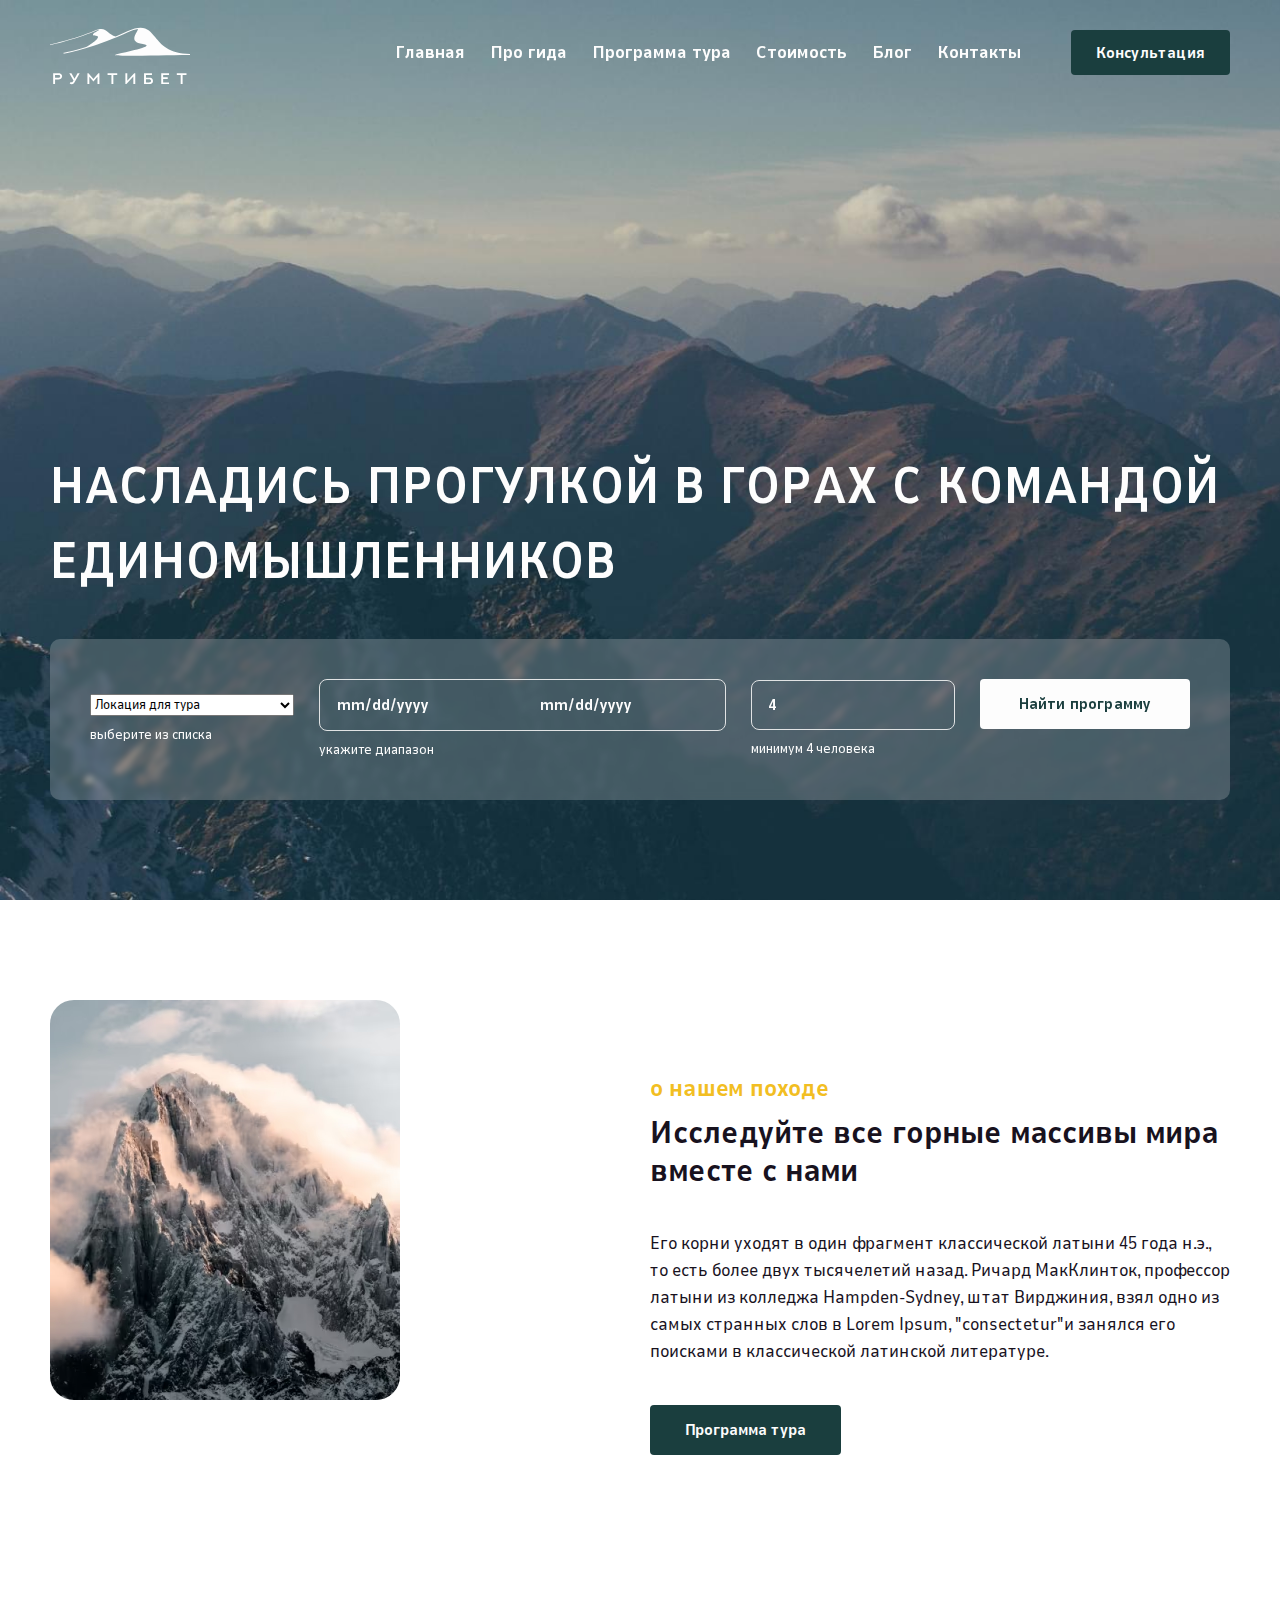
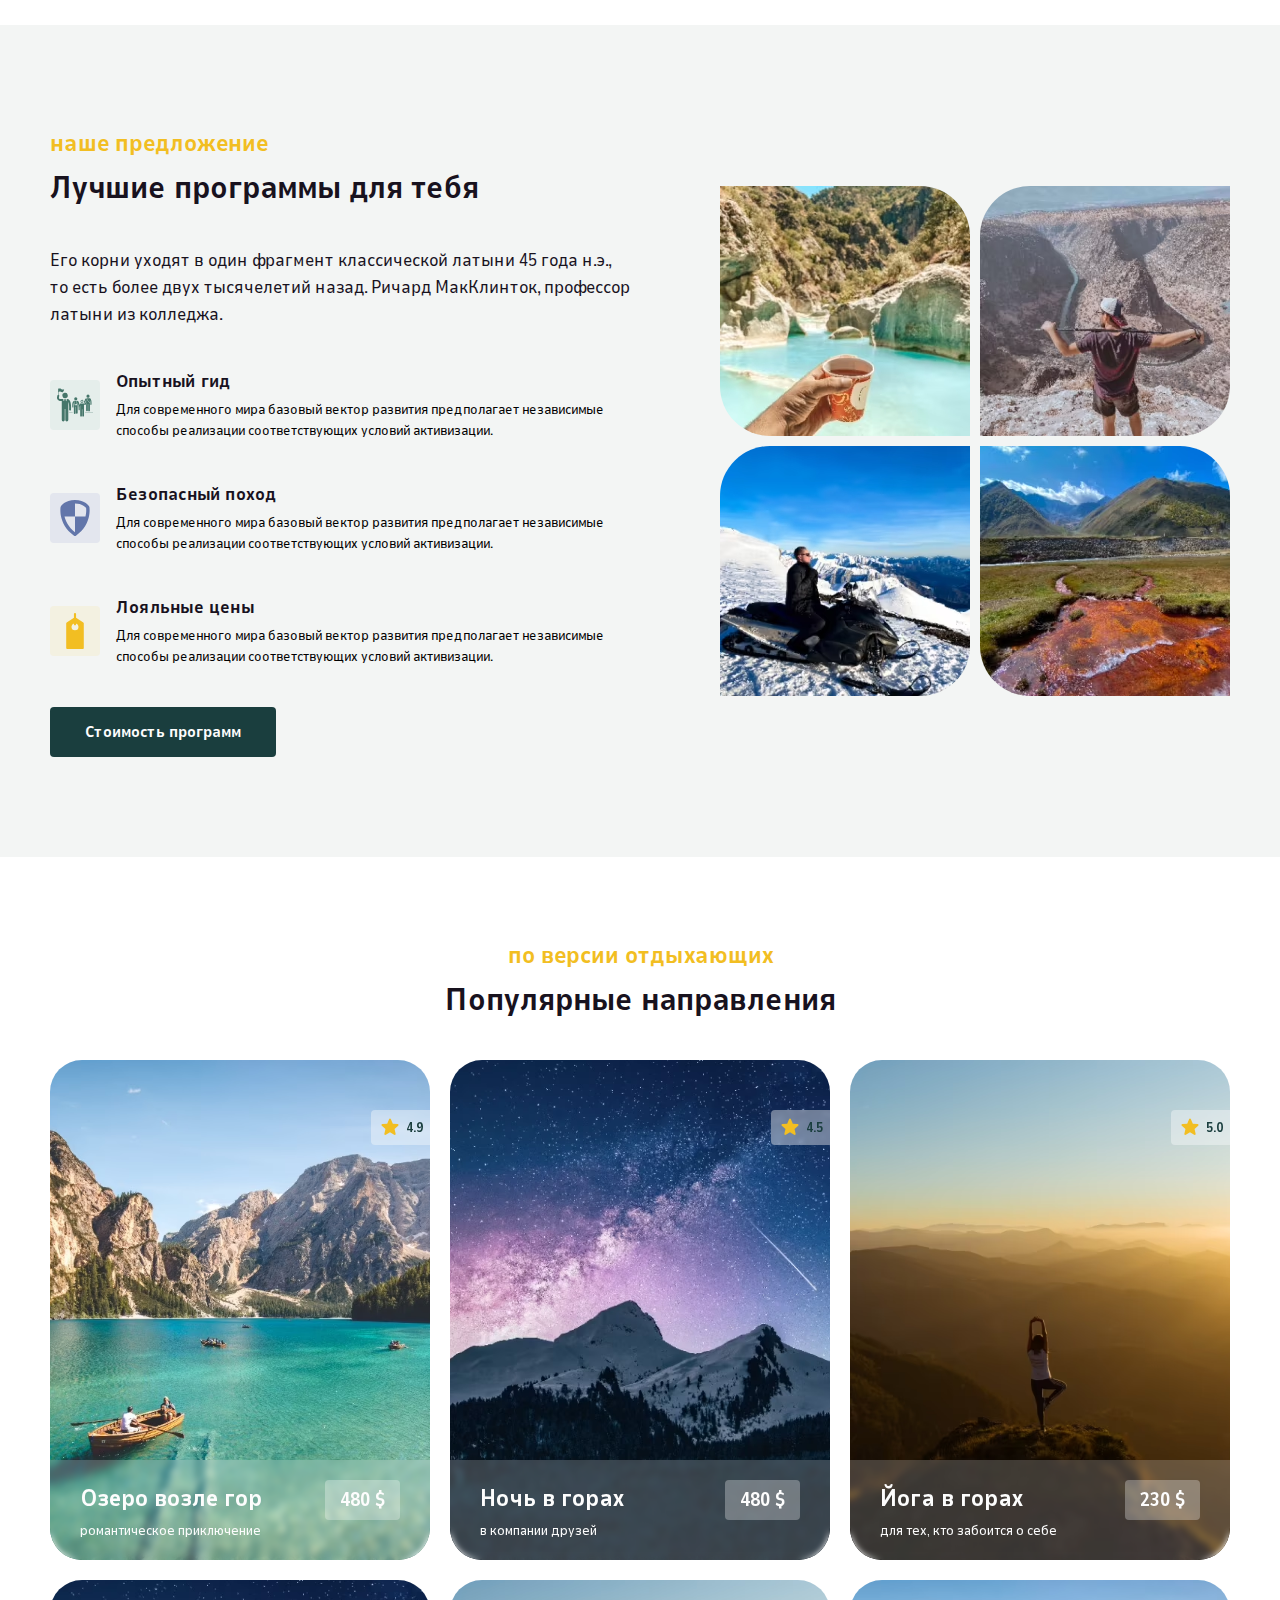
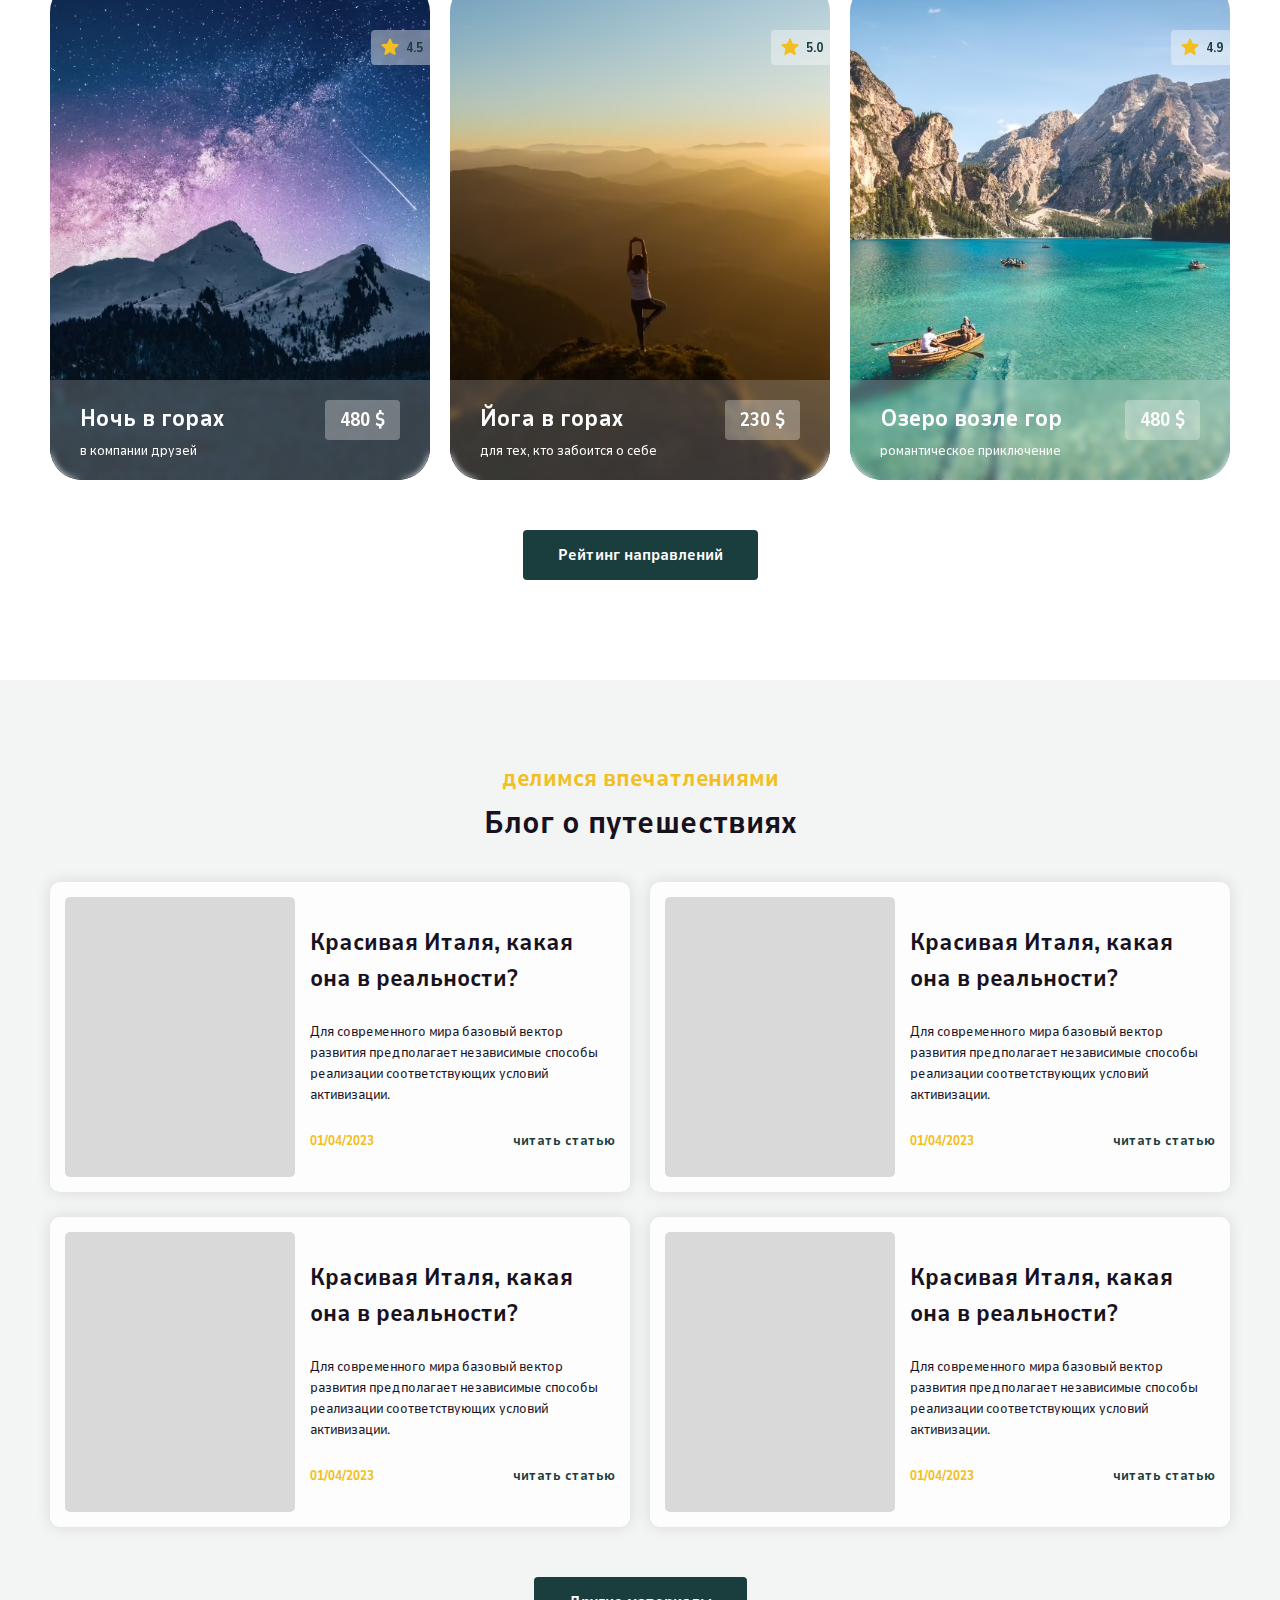
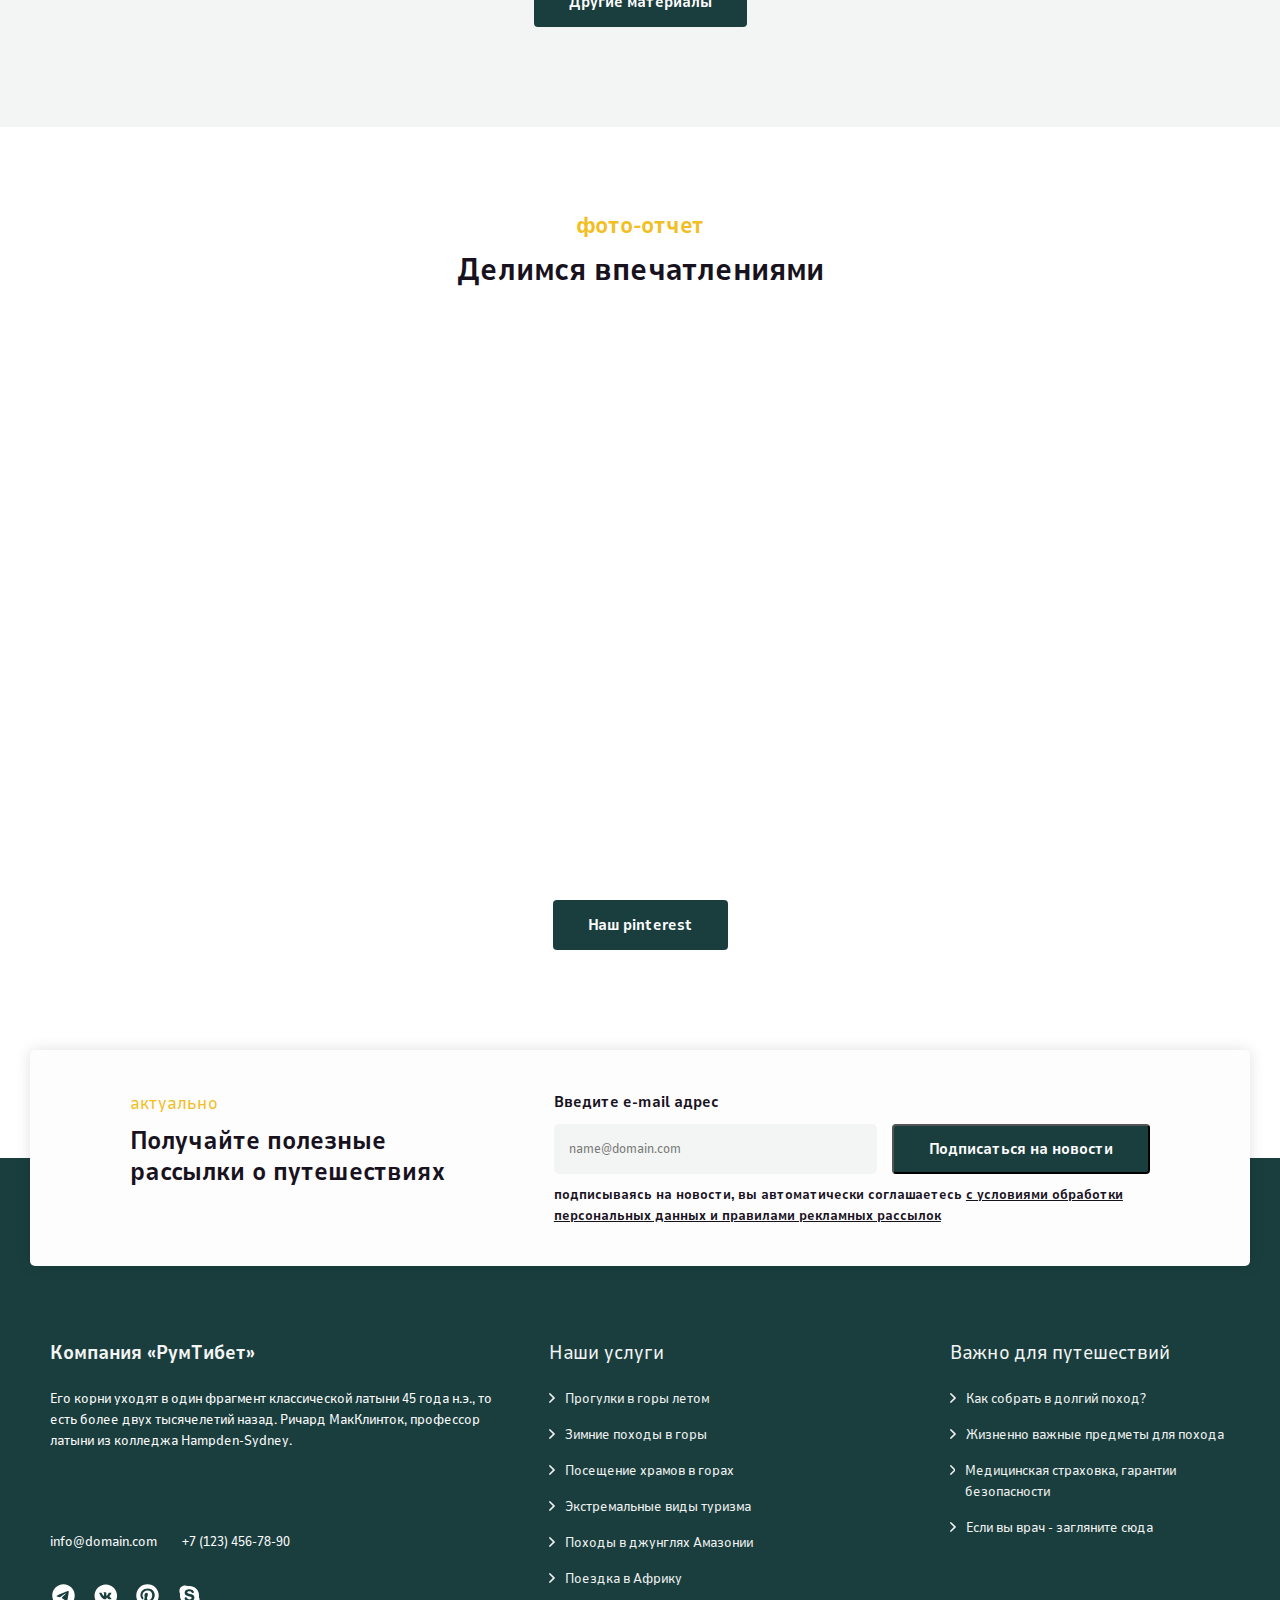
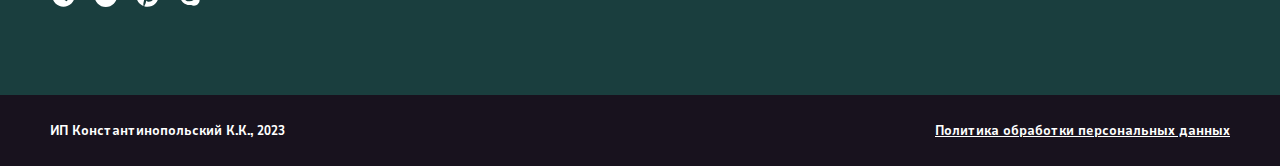
==== index.html @ a5234657 "Add files via upload" ====
<!DOCTYPE html><html lang="ru"><head><meta charset="UTF-8"><meta http-equiv="X-UA-Compatible" content="IE=edge"><meta name="viewport" content="width=device-width,initial-scale=1"><link rel="shortcut icon" href="resources/favicon/favicon.ico"><link rel="apple-touch-icon" sizes="180x180" href="resources/favicon/apple-touch-icon.png"><link rel="icon" type="image/png" sizes="32x32" href="resources/favicon/favicon-32x32.png"><link rel="icon" type="image/png" sizes="16x16" href="resources/favicon/favicon-16x16.png"><link rel="stylesheet" href="css/choices.min.css"><link rel="stylesheet" href="css/swiper-bundle.min.css"><link rel="stylesheet" href="css/main.min.css"><title>Рум Тибет</title></head><body class="body"><div class="wrapper"><header class="header"><div class="header__container"><img src="img/svg/logo.svg" alt="Логотип Рум Тибет" class="header__logo" width="140" height="70"><nav class="header__menu menu"><ul class="menu__list"><li class="menu__item"><svg class="menu__ico" width="6" height="10" fill="currentColor" xmlns="http://www.w3.org/2000/svg"><path d="M5.715 4.61L1.265.16A.543.543 0 00.878 0a.543.543 0 00-.386.16L.164.487a.548.548 0 000 .774L3.9 4.998.16 8.739a.543.543 0 00-.16.387c0 .146.057.284.16.387l.327.327c.103.103.24.16.387.16a.543.543 0 00.387-.16l4.454-4.454a.544.544 0 00.16-.388.544.544 0 00-.16-.388z" fill="currentColor"/></svg> <a href="#!" class="menu__link">Главная</a></li><li class="menu__item"><svg class="menu__ico" width="6" height="10" fill="currentColor" xmlns="http://www.w3.org/2000/svg"><path d="M5.715 4.61L1.265.16A.543.543 0 00.878 0a.543.543 0 00-.386.16L.164.487a.548.548 0 000 .774L3.9 4.998.16 8.739a.543.543 0 00-.16.387c0 .146.057.284.16.387l.327.327c.103.103.24.16.387.16a.543.543 0 00.387-.16l4.454-4.454a.544.544 0 00.16-.388.544.544 0 00-.16-.388z" fill="currentColor"/></svg> <a href="#!" class="menu__link">Про гида</a></li><li class="menu__item"><svg class="menu__ico" width="6" height="10" fill="currentColor" xmlns="http://www.w3.org/2000/svg"><path d="M5.715 4.61L1.265.16A.543.543 0 00.878 0a.543.543 0 00-.386.16L.164.487a.548.548 0 000 .774L3.9 4.998.16 8.739a.543.543 0 00-.16.387c0 .146.057.284.16.387l.327.327c.103.103.24.16.387.16a.543.543 0 00.387-.16l4.454-4.454a.544.544 0 00.16-.388.544.544 0 00-.16-.388z" fill="currentColor"/></svg> <a href="#!" class="menu__link">Программа тура</a></li><li class="menu__item"><svg class="menu__ico" width="6" height="10" fill="currentColor" xmlns="http://www.w3.org/2000/svg"><path d="M5.715 4.61L1.265.16A.543.543 0 00.878 0a.543.543 0 00-.386.16L.164.487a.548.548 0 000 .774L3.9 4.998.16 8.739a.543.543 0 00-.16.387c0 .146.057.284.16.387l.327.327c.103.103.24.16.387.16a.543.543 0 00.387-.16l4.454-4.454a.544.544 0 00.16-.388.544.544 0 00-.16-.388z" fill="currentColor"/></svg> <a href="#!" class="menu__link">Стоимость</a></li><li class="menu__item"><svg class="menu__ico" width="6" height="10" fill="currentColor" xmlns="http://www.w3.org/2000/svg"><path d="M5.715 4.61L1.265.16A.543.543 0 00.878 0a.543.543 0 00-.386.16L.164.487a.548.548 0 000 .774L3.9 4.998.16 8.739a.543.543 0 00-.16.387c0 .146.057.284.16.387l.327.327c.103.103.24.16.387.16a.543.543 0 00.387-.16l4.454-4.454a.544.544 0 00.16-.388.544.544 0 00-.16-.388z" fill="currentColor"/></svg> <a href="#!" class="menu__link">Блог</a></li><li class="menu__item"><svg class="menu__ico" width="6" height="10" fill="currentColor" xmlns="http://www.w3.org/2000/svg"><path d="M5.715 4.61L1.265.16A.543.543 0 00.878 0a.543.543 0 00-.386.16L.164.487a.548.548 0 000 .774L3.9 4.998.16 8.739a.543.543 0 00-.16.387c0 .146.057.284.16.387l.327.327c.103.103.24.16.387.16a.543.543 0 00.387-.16l4.454-4.454a.544.544 0 00.16-.388.544.544 0 00-.16-.388z" fill="currentColor"/></svg> <a href="#!" class="menu__link">Контакты</a></li></ul></nav><a href="#!" class="header__btn btn">Консультация</a> <button type="button" class="burger-btn" aria-label="open menu" aria-expanded="false"><span></span></button></div></header><main class="page"><section class="page__top top"><div class="top__container"><h1 class="top__title">Насладись прогулкой в горах с командой единомышленников</h1><form class="top__form" action="#" method="GET"><div class="top__wrap-form"><select class="top__item-form top__item-form--select" name="location" id="location" required><option class="top__option-form" value="">Локация для тура</option><option class="top__option-form" value="Brela Croatia">Брела Хорватия</option><option class="top__option-form" value="Pamukkale Turkey">Памуккале Турция</option><option class="top__option-form" value="Bora-Bora Spain">Бора-Бора Испания</option><option class="top__option-form" value="Majorca Spain">Майорка Испания</option></select> <label class="top__label-form" for="location">выберите из списка</label></div><div class="top__wrap-form"><div class="top__date-wrap-form"><input class="top__item-form top__item-form--data" type="date" id="start-date" name="start-date"> <input class="top__item-form top__item-form--data" type="date" id="end-date" name="end-date"></div><label class="top__label-form" for="start-date">укажите диапазон</label></div><div class="top__wrap-form top__wrap-form--number"><input class="top__item-form top__item-form--number" id="member" type="number" min="4" max="16" step="1" value="4" placeholder="Участники" name="members"> <span class="top__bth-number top__bth-number--top"></span><span class="top__bth-number top__bth-number--bottom"></span> <label class="top__label-form" for="member">минимум 4 человека</label></div><button type="submit" class="top__btn-form btn btn--big">Найти программу</button></form><a href="#!" class="top__btn-form top__btn-form--none btn btn--big">Найти программу</a></div></section><section class="page__hike hike"><div class="hike__container"><div class="hike__media"><picture class="hike__img"><source srcset="img/hike/01.avif" type="image/avif"><source srcset="img/hike/01.webp" type="image/webp"><img src="img/hike/01.jpg" alt="На фотографии изображен вершина скалы в снегу. Туча обволакивает скалу" width="350" height="400" loading="lazy"></picture><iframe class="hike__video" width="350" height="400" src="https://www.youtube.com/embed/EvKueQnsdlw" title="YouTube video player" allow="accelerometer; autoplay; clipboard-write; encrypted-media; gyroscope; picture-in-picture; web-share" allowfullscreen></iframe></div><div class="hike__description"><h2 class="hike__titile title">о нашем походе</h2><h3 class="hike__subtitle subtitle">Исследуйте все горные массивы мира вместе с нами</h3><p class="hike__text text">Его корни уходят в один фрагмент классической латыни 45 года н.э., то есть более двух тысячелетий назад. Ричард МакКлинток, профессор латыни из колледжа Hampden-Sydney, штат Вирджиния, взял одно из самых странных слов в Lorem Ipsum, "consectetur"и занялся его поисками в классической латинской литературе.</p><a href="#!" class="hike__btn btn btn--big">Программа тура</a></div></div></section><section class="page__offer offer"><div class="offer__container"><div class="offer__description"><h2 class="offer__title title">наше предложение</h2><h3 class="offer__subtitle subtitle">Лучшие программы для тебя</h3><p class="offer__text text">Его корни уходят в один фрагмент классической латыни 45 года н.э., то есть более двух тысячелетий назад. Ричард МакКлинток, профессор латыни из колледжа.</p><ul class="offer__list list-offer"><li class="list-offer__item-list list-offer__item-list--gid"><div><h3 class="list-offer__title">Опытный гид</h3><p class="list-offer__text">Для современного мира базовый вектор развития предполагает независимые способы реализации соответствующих условий активизации.</p></div></li><li class="list-offer__item-list list-offer__item-list--safe"><div><h3 class="list-offer__title">Безопасный поход</h3><p class="list-offer__text">Для современного мира базовый вектор развития предполагает независимые способы реализации соответствующих условий активизации.</p></div></li><li class="list-offer__item-list list-offer__item-list--price"><div><h3 class="list-offer__title">Лояльные цены</h3><p class="list-offer__text">Для современного мира базовый вектор развития предполагает независимые способы реализации соответствующих условий активизации.</p></div></li></ul><a href="#!" class="offer__btn btn btn--big">Стоимость программ</a></div><div class="offer__gallery"><picture class="offer__img offer__img--first"><source srcset="img/offer/01.avif" type="image/avif"><source srcset="img/offer/01.webp" type="image/webp"><img src="img/offer/01.jpg" alt="На фото изображена рука з картонным стаканчиком чая, на фоне бирюзовая вода скалы и горы" width="250" height="250" loading="lazy"></picture><picture class="offer__img offer__img--second"><source srcset="img/offer/02.avif" type="image/avif"><source srcset="img/offer/02.webp" type="image/webp"><img src="img/offer/02.jpg" alt="На фото изображен мужчина на вершине горы на фоне каньона. На дне каньона река" width="250" height="250" loading="lazy"></picture><picture class="offer__img offer__img--third"><source srcset="img/offer/03.avif" type="image/avif"><source srcset="img/offer/03.webp" type="image/webp"><img src="img/offer/03.jpg" alt="На фото изображен мужчина на снегоходе на фоне гор" width="250" height="250" loading="lazy"></picture><picture class="offer__img offer__img--four"><source srcset="img/offer/04.avif" type="image/avif"><source srcset="img/offer/04.webp" type="image/webp"><img src="img/offer/04.jpg" alt="На фото изображена река и горы" width="250" height="250" loading="lazy"></picture></div></div></section><section class="page__rating rating"><div class="rating__container"><h2 class="rating__title title">по версии отдыхающих</h2><h3 class="rating__subtitle subtitle">Популярные направления</h3><div class="rating__wrap-swiper"><div class="swiper rating__swiper" data-mobile="false"><div class="swiper-wrapper rating__items"><article class="swiper-slide rating__item article-rating"><div class="rating__grade">4.9</div><picture class="article-rating__img"><source srcset="img/rating/01.avif" type="image/avif"><source srcset="img/rating/01.webp" type="image/webp"><img src="img/rating/01.jpeg" alt="На фото изображено озеро с прозрачной чистой водой в горах. По озеру плавают небольшие лодочки." width="380" height="500" loading="lazy"></picture><div class="article-rating__descriptin" tabindex="0"><h4 class="article-rating__title">Озеро возле гор</h4><div class="article-rating__text">романтическое приключение</div><div class="article-rating__price">480 $</div><p class="article-rating__text-active">Его корни уходят в один фрагмент классической латыни 45 года н.э., то есть более двух тысячелетий назад. Ричард МакКлинток, профессор латыни из колледжа Hampden-Sydney, штат Вирджиния, взял одно из самых странных слов в Lorem Ipsum, "consectetur"и занялся его поисками в классической латинской литературе.</p><a href="#!" class="article-rating__btn">Программа тура</a></div></article><article class="swiper-slide rating__item article-rating"><div class="rating__grade">4.5</div><picture class="article-rating__img"><source srcset="img/rating/02.avif" type="image/avif"><source srcset="img/rating/02.webp" type="image/webp"><img src="img/rating/02.jpeg" alt="На фото изображена вершина горы покрытая снегом, на фоне звездного неба." width="380" height="500" loading="lazy"></picture><div class="article-rating__descriptin" tabindex="0"><h4 class="article-rating__title">Ночь в горах</h4><div class="article-rating__text">в компании друзей</div><div class="article-rating__price">480 $</div><p class="article-rating__text-active">Его корни уходят в один фрагмент классической латыни 45 года н.э., то есть более двух тысячелетий назад. Ричард МакКлинток, профессор латыни из колледжа Hampden-Sydney, штат Вирджиния, взял одно из самых странных слов в Lorem Ipsum, "consectetur"и занялся его поисками в классической латинской литературе.</p><a href="#!" class="article-rating__btn">Программа тура</a></div></article><article class="swiper-slide rating__item article-rating"><div class="rating__grade">5.0</div><picture class="article-rating__img"><source srcset="img/rating/03.avif" type="image/avif"><source srcset="img/rating/03.webp" type="image/webp"><img src="img/rating/03.jpeg" alt="На фото изображено девушку на вершине горы. Девушка занимается йогой. Рассвет." width="380" height="500" loading="lazy"></picture><div class="article-rating__descriptin" tabindex="0"><h4 class="article-rating__title">Йога в горах</h4><div class="article-rating__text">для тех, кто забоится о себе</div><div class="article-rating__price">230 $</div><p class="article-rating__text-active">Его корни уходят в один фрагмент классической латыни 45 года н.э., то есть более двух тысячелетий назад. Ричард МакКлинток, профессор латыни из колледжа Hampden-Sydney, штат Вирджиния, взял одно из самых странных слов в Lorem Ipsum, "consectetur"и занялся его поисками в классической латинской литературе.</p><a href="#!" class="article-rating__btn">Программа тура</a></div></article><article class="swiper-slide rating__item article-rating"><div class="rating__grade">4.5</div><picture class="article-rating__img"><source srcset="img/rating/02.avif" type="image/avif"><source srcset="img/rating/02.webp" type="image/webp"><img src="img/rating/02.jpeg" alt="На фото изображена вершина горы покрытая снегом, на фоне звездного неба." width="380" height="500" loading="lazy"></picture><div class="article-rating__descriptin" tabindex="0"><h4 class="article-rating__title">Ночь в горах</h4><div class="article-rating__text">в компании друзей</div><div class="article-rating__price">480 $</div><p class="article-rating__text-active">Его корни уходят в один фрагмент классической латыни 45 года н.э., то есть более двух тысячелетий назад. Ричард МакКлинток, профессор латыни из колледжа Hampden-Sydney, штат Вирджиния, взял одно из самых странных слов в Lorem Ipsum, "consectetur"и занялся его поисками в классической латинской литературе.</p><a href="#!" class="article-rating__btn">Программа тура</a></div></article><article class="swiper-slide rating__item article-rating"><div class="rating__grade">5.0</div><picture class="article-rating__img"><source srcset="img/rating/03.avif" type="image/avif"><source srcset="img/rating/03.webp" type="image/webp"><img src="img/rating/03.jpeg" alt="На фото изображено девушку на вершине горы. Девушка занимается йогой. Рассвет." width="380" height="500" loading="lazy"></picture><div class="article-rating__descriptin" tabindex="0"><h4 class="article-rating__title">Йога в горах</h4><div class="article-rating__text">для тех, кто забоится о себе</div><div class="article-rating__price">230 $</div><p class="article-rating__text-active">Его корни уходят в один фрагмент классической латыни 45 года н.э., то есть более двух тысячелетий назад. Ричард МакКлинток, профессор латыни из колледжа Hampden-Sydney, штат Вирджиния, взял одно из самых странных слов в Lorem Ipsum, "consectetur"и занялся его поисками в классической латинской литературе.</p><a href="#!" class="article-rating__btn">Программа тура</a></div></article><article class="swiper-slide rating__item article-rating"><div class="rating__grade">4.9</div><picture class="article-rating__img"><source srcset="img/rating/01.avif" type="image/avif"><source srcset="img/rating/01.webp" type="image/webp"><img src="img/rating/01.jpeg" alt="На фото изображено озеро с прозрачной чистой водой в горах. По озеру плавают небольшие лодочки." width="380" height="500" loading="lazy"></picture><div class="article-rating__descriptin" tabindex="0"><h4 class="article-rating__title">Озеро возле гор</h4><div class="article-rating__text">романтическое приключение</div><div class="article-rating__price">480 $</div><p class="article-rating__text-active">Его корни уходят в один фрагмент классической латыни 45 года н.э., то есть более двух тысячелетий назад. Ричард МакКлинток, профессор латыни из колледжа Hampden-Sydney, штат Вирджиния, взял одно из самых странных слов в Lorem Ipsum, "consectetur"и занялся его поисками в классической латинской литературе.</p><a href="#!" class="article-rating__btn">Программа тура</a></div></article></div></div></div><a href="#!" class="rating__btn btn btn--big">Рейтинг направлений</a></div></section><section class="page__blog blog"><div class="blog__container"><h2 class="blog__title title">делимся впечатлениями</h2><h3 class="blog__subtitle subtitle">Блог о путешествиях</h3><div><div class="swiper blog__swiper" data-mobile="false"><div class="swiper-wrapper blog__items"><article class="swiper-slide blog__item item-blog"><a href="#!" class="item-blog__card"><picture class="item-blog__img"><source srcset="img/blog/01.avif" type="image/avif"><source srcset="img/blog/01.webp" type="image/webp"><img src="img/blog/01.jpg" alt="На фото изображен город на вершине скалы." width="230" height="280" loading="lazy"></picture><div class="item-blog__text"><h4 class="item-blog__title">Красивая Италя, какая она в реальности?</h4><p class="item-blog__description">Для современного мира базовый вектор развития предполагает независимые способы реализации соответствующих условий активизации.</p><div class="item-blog__footer"><div class="item-blog__date">01/04/2023</div><div class="item-blog__link">читать статью</div></div></div></a></article><article class="swiper-slide blog__item item-blog"><a href="#!" class="item-blog__card"><picture class="item-blog__img"><source srcset="img/blog/02.avif" type="image/avif"><source srcset="img/blog/02.webp" type="image/webp"><img src="img/blog/02.jpg" alt="На фото изображен вид с иллюминатора самолета на облака и солнце которое за ними спряталось." width="230" height="280" loading="lazy"></picture><div class="item-blog__text"><h4 class="item-blog__title">Красивая Италя, какая она в реальности?</h4><p class="item-blog__description">Для современного мира базовый вектор развития предполагает независимые способы реализации соответствующих условий активизации.</p><div class="item-blog__footer"><div class="item-blog__date">01/04/2023</div><div class="item-blog__link">читать статью</div></div></div></a></article><article class="swiper-slide blog__item item-blog"><a href="#!" class="item-blog__card"><picture class="item-blog__img"><source srcset="img/blog/03.avif" type="image/avif"><source srcset="img/blog/03.webp" type="image/webp"><img src="img/blog/03.jpg" alt="На фото изображен человек идущий по узенькой улочке старого города." width="230" height="280" loading="lazy"></picture><div class="item-blog__text"><h4 class="item-blog__title">Красивая Италя, какая она в реальности?</h4><p class="item-blog__description">Для современного мира базовый вектор развития предполагает независимые способы реализации соответствующих условий активизации.</p><div class="item-blog__footer"><div class="item-blog__date">01/04/2023</div><div class="item-blog__link">читать статью</div></div></div></a></article><article class="swiper-slide blog__item item-blog"><a href="#!" class="item-blog__card"><picture class="item-blog__img"><source srcset="img/blog/04.avif" type="image/avif"><source srcset="img/blog/04.webp" type="image/webp"><img src="img/blog/04.jpg" alt="На фото изображен Тадж-Махал и фонтан перед ним." width="230" height="280" loading="lazy"></picture><div class="item-blog__text"><h4 class="item-blog__title">Красивая Италя, какая она в реальности?</h4><p class="item-blog__description">Для современного мира базовый вектор развития предполагает независимые способы реализации соответствующих условий активизации.</p><div class="item-blog__footer"><div class="item-blog__date">01/04/2023</div><div class="item-blog__link">читать статью</div></div></div></a></article></div></div></div><a href="#!" class="blog__btn btn btn--big">Другие материалы</a></div></section><section class="page__gallery gallery"><div class="gallery__container"><h2 class="gallery__title title">фото-отчет</h2><h3 class="gallery__subtitle subtitle">Делимся впечатлениями</h3><div class="gallery__swiper-wrap"><div class="gallery__swiper swiper"><div class="gallery__items swiper-wrapper"><picture class="gallery__item gallery__item--large swiper-slide" data-path="photo-01"><source srcset="img/gallery/01.avif" type="image/avif"><source srcset="img/gallery/01.webp" type="image/webp"><img src="img/gallery/01.jpg" alt="На фото изображены мужчина который фотографирует девушку, на фоне скалы. В небе летит много воздушных шаров (летательный аппарат)." width="580" height="250" loading="lazy"></picture><picture class="gallery__item swiper-slide" data-path="photo-02"><source srcset="img/gallery/02.avif" type="image/avif"><source srcset="img/gallery/02.webp" type="image/webp"><img src="img/gallery/02.jpg" alt="На фото изображены развёрнутая карта, фотоаппарат, карандаш, разные гиды для путешественников." width="280" height="250" loading="lazy"></picture><picture class="gallery__item swiper-slide" data-path="photo-03"><source srcset="img/gallery/03.avif" type="image/avif"><source srcset="img/gallery/03.webp" type="image/webp"><img src="img/gallery/03.jpg" alt="На фото изображена Бурдж Аль Араб – отель Парус в Дубае. С высоты птичьего полета." width="280" height="250" loading="lazy"></picture><picture class="gallery__item swiper-slide" data-path="photo-04"><source srcset="img/gallery/04.avif" type="image/avif"><source srcset="img/gallery/04.webp" type="image/webp"><img src="img/gallery/04.jpg" alt="Фото сверху. На фото изображен пляж с писком и пальмами. Возле берега стоят небольшие лодочки." width="280" height="250" loading="lazy"></picture><picture class="gallery__item gallery__item--large swiper-slide" data-path="photo-05"><source srcset="img/gallery/05.avif" type="image/avif"><source srcset="img/gallery/05.webp" type="image/webp"><img src="img/gallery/05.jpg" alt="На фото изображена девушка стоящая к нам спиной. Девушка смотрит на каньон, по дну которого протекает река." width="580" height="250" loading="lazy"></picture><picture class="gallery__item swiper-slide" data-path="photo-06"><source srcset="img/gallery/06.avif" type="image/avif"><source srcset="img/gallery/06.webp" type="image/webp"><img src="img/gallery/06.jpg" alt="На старом фото изображена развернутая карта, фотоаппарат, очки, дневник, снимки." width="280" height="250" loading="lazy"></picture></div></div></div><div class="modals"><div class="modals__overlay"><picture class="modals__item" data-target="photo-01"><source srcset="img/gallery/01.avif" type="image/avif"><source srcset="img/gallery/01.webp" type="image/webp"><img src="img/gallery/01.jpg" alt="На фото изображены мужчина который фотографирует девушку, на фоне скалы. В небе летит много воздушных шаров (летательный аппарат)." width="580" height="250" loading="lazy"></picture><picture class="modals__item" data-target="photo-02"><source srcset="img/gallery/02.avif" type="image/avif"><source srcset="img/gallery/02.webp" type="image/webp"><img src="img/gallery/02.jpg" alt="На фото изображены развёрнутая карта, фотоаппарат, карандаш, разные гиды для путешественников." width="280" height="250" loading="lazy"></picture><picture class="modals__item" data-target="photo-03"><source srcset="img/gallery/03.avif" type="image/avif"><source srcset="img/gallery/03.webp" type="image/webp"><img src="img/gallery/03.jpg" alt="На фото изображена Бурдж Аль Араб – отель Парус в Дубае. С высоты птичьего полета." width="280" height="250" loading="lazy"></picture><picture class="modals__item" data-target="photo-04"><source srcset="img/gallery/04.avif" type="image/avif"><source srcset="img/gallery/04.webp" type="image/webp"><img src="img/gallery/04.jpg" alt="Фото сверху. На фото изображен пляж с писком и пальмами. Возле берега стоят небольшие лодочки." width="280" height="250" loading="lazy"></picture><picture class="modals__item" data-target="photo-05"><source srcset="img/gallery/05.avif" type="image/avif"><source srcset="img/gallery/05.webp" type="image/webp"><img src="img/gallery/05.jpg" alt="На фото изображена девушка стоящая к нам спиной. Девушка смотрит на каньон, по дну которого протекает река." width="580" height="250" loading="lazy"></picture><picture class="modals__item" data-target="photo-06"><source srcset="img/gallery/06.avif" type="image/avif"><source srcset="img/gallery/06.webp" type="image/webp"><img src="img/gallery/06.jpg" alt="На старом фото изображена развернутая карта, фотоаппарат, очки, дневник, снимки." width="280" height="250" loading="lazy"></picture></div></div><a href="#!" class="gallery__btn btn btn--big">Наш pinterest</a></div></section><section class="page__subscription subscription"><div class="subscription__container"><header class="subscription__header"><h2 class="subscription__title title">актуально</h2><h3 class="subscription__subtitle subtitle">Получайте полезные рассылки о путешествиях</h3></header><div class="subscription__body"><form class="subscription__form" action="#" method="post"><div class="subscription__blok-form"><label class="subscription__label" for="email">Введите e-mail адрес</label> <input class="subscription__input" id="email" name="email" type="email" placeholder="name@domain.com"></div><button class="subscription__btn btn btn--big">Подписаться на новости</button></form><p class="subscription__text">подписываясь на новости, вы автоматически соглашаетесь <a href="#!" class="subscription__link">с условиями обработки персональных данных и правилами рекламных рассылок</a></p></div></div></section></main><footer class="footer"><div class="footer__container"><section class="footer__header"><div class="footer__top"><h2 class="footer__title">Компания «РумТибет»</h2><p class="footer__text">Его корни уходят в один фрагмент классической латыни 45 года н.э., то есть более двух тысячелетий назад. Ричард МакКлинток, профессор латыни из колледжа Hampden-Sydney.</p></div><div class="footer__contact"><a class="footer__link-contact" href="mailto:info@domain.com">info@domain.com</a> <a class="footer__link-contact" href="tel:+71234567890">+7 (123) 456-78-90</a></div><div class="footer__social"><a class="footer__svg" href="#!"><svg width="27" height="27" viewBox="0 0 32 32" fill="currentColor" xmlns="http://www.w3.org/2000/svg"><path d="M16 2.66675C8.63999 2.66675 2.66666 8.64008 2.66666 16.0001C2.66666 23.3601 8.63999 29.3334 16 29.3334C23.36 29.3334 29.3333 23.3601 29.3333 16.0001C29.3333 8.64008 23.36 2.66675 16 2.66675ZM22.1867 11.7334C21.9867 13.8401 21.12 18.9601 20.68 21.3201C20.4933 22.3201 20.12 22.6534 19.7733 22.6934C19 22.7601 18.4133 22.1868 17.6667 21.6934C16.4933 20.9201 15.8267 20.4401 14.6933 19.6934C13.3733 18.8268 14.2267 18.3468 14.9867 17.5734C15.1867 17.3734 18.6 14.2668 18.6667 13.9867C18.6759 13.9443 18.6747 13.9003 18.6631 13.8585C18.6515 13.8167 18.6298 13.7783 18.6 13.7468C18.52 13.6801 18.4133 13.7067 18.32 13.7201C18.2 13.7467 16.3333 14.9868 12.6933 17.4401C12.16 17.8001 11.68 17.9868 11.2533 17.9734C10.7733 17.9601 9.86666 17.7068 9.18666 17.4801C8.34666 17.2134 7.69332 17.0668 7.74666 16.6001C7.77332 16.3601 8.10666 16.1201 8.73332 15.8668C12.6267 14.1734 15.2133 13.0534 16.5067 12.5201C20.2133 10.9734 20.9733 10.7067 21.48 10.7067C21.5867 10.7067 21.84 10.7334 22 10.8667C22.1333 10.9734 22.1733 11.1201 22.1867 11.2268C22.1733 11.3068 22.2 11.5468 22.1867 11.7334Z" fill="currentColor"/></svg> </a><a class="footer__svg" href="#!"><svg width="27" height="27" viewBox="0 0 32 32" fill="currentColor" xmlns="http://www.w3.org/2000/svg"><path d="M16.36 2.99976C8.98138 2.99976 3 8.98114 3 16.3598C3 23.7384 8.98138 29.7198 16.36 29.7198C23.7386 29.7198 29.72 23.7384 29.72 16.3598C29.72 8.98114 23.7386 2.99976 16.36 2.99976ZM21.498 18.0729C21.498 18.0729 22.6796 19.2391 22.9704 19.7805C22.9788 19.7916 22.9829 19.8027 22.9857 19.8083C23.104 20.0073 23.1318 20.1618 23.0734 20.2773C22.976 20.4693 22.642 20.564 22.5279 20.5723H20.4404C20.2956 20.5723 19.9922 20.5348 19.6248 20.2815C19.3423 20.0839 19.064 19.7596 18.7926 19.4437C18.3877 18.9733 18.037 18.5669 17.6835 18.5669C17.6386 18.5669 17.594 18.5739 17.5513 18.5878C17.2841 18.6741 16.9417 19.0554 16.9417 20.0713C16.9417 20.3886 16.6912 20.5709 16.5145 20.5709H15.5584C15.2327 20.5709 13.5363 20.4568 12.0333 18.8717C10.1935 16.9303 8.53744 13.0365 8.52352 13.0003C8.41915 12.7484 8.63486 12.6134 8.87005 12.6134H10.9784C11.2595 12.6134 11.3514 12.7846 11.4154 12.9363C11.4906 13.113 11.7661 13.8158 12.2184 14.6063C12.9518 15.8949 13.4013 16.4182 13.7618 16.4182C13.8293 16.4174 13.8957 16.4002 13.9552 16.3681C14.4256 16.1065 14.3379 14.4295 14.317 14.0816C14.317 14.0162 14.3156 13.3315 14.0749 13.0031C13.9023 12.7651 13.6087 12.6746 13.4305 12.6412C13.5026 12.5417 13.5976 12.4611 13.7075 12.406C14.0303 12.2446 14.6121 12.2209 15.1896 12.2209H15.5111C16.1373 12.2293 16.2988 12.2696 16.5256 12.3267C16.9849 12.4366 16.9946 12.7331 16.9542 13.7476C16.9417 14.0357 16.9292 14.3613 16.9292 14.7454C16.9292 14.8289 16.925 14.918 16.925 15.0126C16.9111 15.5289 16.8944 16.1148 17.259 16.3556C17.3066 16.3854 17.3615 16.4013 17.4177 16.4015C17.5443 16.4015 17.9256 16.4015 18.9582 14.6299C19.2767 14.0597 19.5534 13.4671 19.7863 12.8569C19.8072 12.8207 19.8684 12.7094 19.9408 12.6663C19.9942 12.639 20.0534 12.6252 20.1133 12.6259H22.5919C22.8619 12.6259 23.047 12.6663 23.0817 12.7706C23.143 12.9363 23.0706 13.4414 21.9392 14.9737L21.434 15.6403C20.4084 16.9846 20.4084 17.0528 21.498 18.0729Z" fill="currentColor"/></svg> </a><a class="footer__svg" href="#!"><svg width="27" height="27" viewBox="0 0 32 32" fill="currentColor" xmlns="http://www.w3.org/2000/svg"><path d="M12.0533 28.7201C13.3333 29.1068 14.6267 29.3334 16 29.3334C19.5362 29.3334 22.9276 27.9287 25.4281 25.4282C27.9286 22.9277 29.3333 19.5363 29.3333 16.0001C29.3333 14.2491 28.9885 12.5153 28.3184 10.8976C27.6483 9.27996 26.6662 7.81011 25.4281 6.57199C24.19 5.33388 22.7201 4.35175 21.1025 3.68169C19.4848 3.01163 17.751 2.66675 16 2.66675C14.249 2.66675 12.5152 3.01163 10.8976 3.68169C9.27989 4.35175 7.81003 5.33388 6.57192 6.57199C4.07143 9.07248 2.66667 12.4639 2.66667 16.0001C2.66667 21.6668 6.22667 26.5334 11.2533 28.4534C11.1333 27.4134 11.0133 25.6934 11.2533 24.5068L12.7867 17.9201C12.7867 17.9201 12.4 17.1468 12.4 15.9201C12.4 14.0801 13.5467 12.7067 14.8533 12.7067C16 12.7067 16.5333 13.5468 16.5333 14.6268C16.5333 15.7734 15.7733 17.4134 15.3867 18.9868C15.16 20.2934 16.08 21.4401 17.4133 21.4401C19.7867 21.4401 21.6267 18.9068 21.6267 15.3334C21.6267 12.1334 19.3333 9.94675 16.04 9.94675C12.28 9.94675 10.0667 12.7468 10.0667 15.6934C10.0667 16.8401 10.44 18.0001 11.0533 18.7601C11.1733 18.8401 11.1733 18.9468 11.1333 19.1468L10.7467 20.6001C10.7467 20.8268 10.6 20.9068 10.3733 20.7468C8.66667 20.0001 7.68001 17.5734 7.68001 15.6134C7.68001 11.4001 10.6667 7.57342 16.4267 7.57342C21.0133 7.57342 24.5867 10.8667 24.5867 15.2401C24.5867 19.8268 21.7467 23.5068 17.68 23.5068C16.3867 23.5068 15.12 22.8134 14.6667 22.0001L13.7733 25.1601C13.4667 26.3068 12.6267 27.8401 12.0533 28.7601V28.7201Z" fill="currentColor"/></svg> </a><a class="footer__svg" href="#!"><svg width="27" height="27" viewBox="0 0 32 32" fill="currentColor" xmlns="http://www.w3.org/2000/svg"><path d="M24 8C26.76 10.72 27.8 14.52 27.1467 18.0667C27.6933 19.0267 28 20.1467 28 21.3333C28 23.1014 27.2976 24.7971 26.0474 26.0474C24.7971 27.2976 23.1014 28 21.3333 28C20.1467 28 19.0267 27.6933 18.0667 27.1467C14.52 27.8 10.72 26.76 8 24C5.24 21.28 4.2 17.48 4.85333 13.9333C4.30667 12.9733 4 11.8533 4 10.6667C4 8.89856 4.70238 7.20286 5.95262 5.95262C7.20286 4.70238 8.89856 4 10.6667 4C11.8533 4 12.9733 4.30667 13.9333 4.85333C17.48 4.2 21.28 5.24 24 8ZM16.0533 22.88C19.88 22.88 21.7867 21.04 21.7867 18.56C21.7867 16.9733 21.04 15.28 18.1467 14.6267L15.4933 14.04C14.48 13.8133 13.3333 13.5067 13.3333 12.56C13.3333 11.6 14.1333 10.9333 15.6 10.9333C18.5733 10.9333 18.2933 12.9733 19.7733 12.9733C20.5467 12.9733 21.2133 12.52 21.2133 11.7333C21.2133 9.90667 18.2933 8.53333 15.8133 8.53333C13.1333 8.53333 10.2667 9.68 10.2667 12.72C10.2667 14.1867 10.7867 15.7467 13.6667 16.4667L17.2533 17.3733C18.3333 17.64 18.6 18.24 18.6 18.8C18.6 19.7067 17.6933 20.6 16.0533 20.6C12.84 20.6 13.28 18.1333 11.56 18.1333C10.7867 18.1333 10.2267 18.6667 10.2267 19.4267C10.2267 20.9067 12 22.88 16.0533 22.88Z" fill="currentColor"/></svg></a></div></section><nav class="footer__menu"><ul class="footer__list"><li class="footer__item-title footer__title">Наши услуги</li><li class="footer__item"><svg class="footer__svg-item" width="6" height="10" fill="currentColor" xmlns="http://www.w3.org/2000/svg"><path d="M5.715 4.61L1.265.16A.543.543 0 00.878 0a.543.543 0 00-.386.16L.164.487a.548.548 0 000 .774L3.9 4.998.16 8.739a.543.543 0 00-.16.387c0 .146.057.284.16.387l.327.327c.103.103.24.16.387.16a.543.543 0 00.387-.16l4.454-4.454a.544.544 0 00.16-.388.544.544 0 00-.16-.388z" fill="currentColor"/></svg> <a href="#!" class="footer__link">Прогулки в горы летом</a></li><li class="footer__item"><svg class="footer__svg-item" width="6" height="10" fill="currentColor" xmlns="http://www.w3.org/2000/svg"><path d="M5.715 4.61L1.265.16A.543.543 0 00.878 0a.543.543 0 00-.386.16L.164.487a.548.548 0 000 .774L3.9 4.998.16 8.739a.543.543 0 00-.16.387c0 .146.057.284.16.387l.327.327c.103.103.24.16.387.16a.543.543 0 00.387-.16l4.454-4.454a.544.544 0 00.16-.388.544.544 0 00-.16-.388z" fill="currentColor"/></svg> <a href="#!" class="footer__link">Зимние походы в горы</a></li><li class="footer__item"><svg class="footer__svg-item" width="6" height="10" fill="currentColor" xmlns="http://www.w3.org/2000/svg"><path d="M5.715 4.61L1.265.16A.543.543 0 00.878 0a.543.543 0 00-.386.16L.164.487a.548.548 0 000 .774L3.9 4.998.16 8.739a.543.543 0 00-.16.387c0 .146.057.284.16.387l.327.327c.103.103.24.16.387.16a.543.543 0 00.387-.16l4.454-4.454a.544.544 0 00.16-.388.544.544 0 00-.16-.388z" fill="currentColor"/></svg> <a href="#!" class="footer__link">Посещение храмов в горах</a></li><li class="footer__item"><svg class="footer__svg-item" width="6" height="10" fill="currentColor" xmlns="http://www.w3.org/2000/svg"><path d="M5.715 4.61L1.265.16A.543.543 0 00.878 0a.543.543 0 00-.386.16L.164.487a.548.548 0 000 .774L3.9 4.998.16 8.739a.543.543 0 00-.16.387c0 .146.057.284.16.387l.327.327c.103.103.24.16.387.16a.543.543 0 00.387-.16l4.454-4.454a.544.544 0 00.16-.388.544.544 0 00-.16-.388z" fill="currentColor"/></svg> <a href="#!" class="footer__link">Экстремальные виды туризма</a></li><li class="footer__item"><svg class="footer__svg-item" width="6" height="10" fill="currentColor" xmlns="http://www.w3.org/2000/svg"><path d="M5.715 4.61L1.265.16A.543.543 0 00.878 0a.543.543 0 00-.386.16L.164.487a.548.548 0 000 .774L3.9 4.998.16 8.739a.543.543 0 00-.16.387c0 .146.057.284.16.387l.327.327c.103.103.24.16.387.16a.543.543 0 00.387-.16l4.454-4.454a.544.544 0 00.16-.388.544.544 0 00-.16-.388z" fill="currentColor"/></svg> <a href="#!" class="footer__link">Походы в джунглях Амазонии</a></li><li class="footer__item"><svg class="footer__svg-item" width="6" height="10" fill="currentColor" xmlns="http://www.w3.org/2000/svg"><path d="M5.715 4.61L1.265.16A.543.543 0 00.878 0a.543.543 0 00-.386.16L.164.487a.548.548 0 000 .774L3.9 4.998.16 8.739a.543.543 0 00-.16.387c0 .146.057.284.16.387l.327.327c.103.103.24.16.387.16a.543.543 0 00.387-.16l4.454-4.454a.544.544 0 00.16-.388.544.544 0 00-.16-.388z" fill="currentColor"/></svg> <a href="#!" class="footer__link">Поездка в Африку</a></li></ul><ul class="footer__list"><li class="footer__item-title footer__title">Важно для путешествий</li><li class="footer__item"><svg class="footer__svg-item" width="6" height="10" fill="currentColor" xmlns="http://www.w3.org/2000/svg"><path d="M5.715 4.61L1.265.16A.543.543 0 00.878 0a.543.543 0 00-.386.16L.164.487a.548.548 0 000 .774L3.9 4.998.16 8.739a.543.543 0 00-.16.387c0 .146.057.284.16.387l.327.327c.103.103.24.16.387.16a.543.543 0 00.387-.16l4.454-4.454a.544.544 0 00.16-.388.544.544 0 00-.16-.388z" fill="currentColor"/></svg> <a href="#!" class="footer__link">Как собрать в долгий поход?</a></li><li class="footer__item"><svg class="footer__svg-item" width="6" height="10" fill="currentColor" xmlns="http://www.w3.org/2000/svg"><path d="M5.715 4.61L1.265.16A.543.543 0 00.878 0a.543.543 0 00-.386.16L.164.487a.548.548 0 000 .774L3.9 4.998.16 8.739a.543.543 0 00-.16.387c0 .146.057.284.16.387l.327.327c.103.103.24.16.387.16a.543.543 0 00.387-.16l4.454-4.454a.544.544 0 00.16-.388.544.544 0 00-.16-.388z" fill="currentColor"/></svg> <a href="#!" class="footer__link">Жизненно важные предметы для похода</a></li><li class="footer__item"><svg class="footer__svg-item" width="6" height="10" fill="currentColor" xmlns="http://www.w3.org/2000/svg"><path d="M5.715 4.61L1.265.16A.543.543 0 00.878 0a.543.543 0 00-.386.16L.164.487a.548.548 0 000 .774L3.9 4.998.16 8.739a.543.543 0 00-.16.387c0 .146.057.284.16.387l.327.327c.103.103.24.16.387.16a.543.543 0 00.387-.16l4.454-4.454a.544.544 0 00.16-.388.544.544 0 00-.16-.388z" fill="currentColor"/></svg> <a href="#!" class="footer__link">Медицинская страховка, гарантии безопасности</a></li><li class="footer__item"><svg class="footer__svg-item" width="6" height="10" fill="currentColor" xmlns="http://www.w3.org/2000/svg"><path d="M5.715 4.61L1.265.16A.543.543 0 00.878 0a.543.543 0 00-.386.16L.164.487a.548.548 0 000 .774L3.9 4.998.16 8.739a.543.543 0 00-.16.387c0 .146.057.284.16.387l.327.327c.103.103.24.16.387.16a.543.543 0 00.387-.16l4.454-4.454a.544.544 0 00.16-.388.544.544 0 00-.16-.388z" fill="currentColor"/></svg> <a href="#!" class="footer__link">Если вы врач - загляните сюда</a></li></ul></nav></div><div class="footer__bottom"><div class="footer__container-bottom"><div class="footer__name">ИП Константинопольский К.К., 2023</div><a href="#!" class="footer__cc">Политика обработки персональных данных</a></div></div></footer></div><script src="scripts/choices.min.js"></script><script src="scripts/swiper-bundle.min.js"></script><script src="scripts/main.min.js"></script></body></html>
---- css/main.min.css ----
html{-webkit-box-sizing:border-box;box-sizing:border-box;scroll-behavior:smooth}*,*::before,*::after{-webkit-box-sizing:inherit;box-sizing:inherit}.body{position:relative;overflow-x:clip;margin:0;padding:0;border:0;font-size:14px;line-height:1.5;font-weight:400;font-family:"Nunito Sans",Arial,"Helvetica Neue",Helvetica,sans-serif;color:#18121e}.body.menu-active{overflow-y:hidden}[class*=__container]{max-width:1240px;margin:0 auto;padding:0 30px}@media(max-width: 1240px){[class*=__container]{max-width:100%}}@media(max-width: 767.98px){[class*=__container]{padding:0 15px}}img{display:block;max-width:100%}a{text-decoration:none;color:inherit}input,textarea,select,button{font-family:inherit}::-webkit-scrollbar{width:10px}::-webkit-scrollbar-track{background-color:rgba(0,0,0,0)}::-webkit-scrollbar-thumb{border-radius:10px;background-color:#1a3e3e}.btn{display:-webkit-box;display:-ms-flexbox;display:flex;-webkit-box-pack:center;-ms-flex-pack:center;justify-content:center;-webkit-box-align:center;-ms-flex-align:center;align-items:center;font-size:16px;font-weight:700;border-radius:4px;background-color:#1a3e3e;color:#fdfdfd;-webkit-transition:background-color .3s linear;transition:background-color .3s linear}@media(any-hover){.btn:hover{background-color:#2b6464}}.btn--big{min-height:50px;padding:0 35px}@media(max-width: 767.98px){.btn--big{min-height:45px;padding:0 25px}}.title{color:#f2be22;font-size:24px;text-transform:lowercase;margin:0 0 8px}@media(max-width: 767.98px){.title{font-size:16px}}.subtitle{color:#18121e;font-size:32px;font-weight:700;line-height:1.2;margin:0 0 40px}@media(max-width: 767.98px){.subtitle{font-size:24px;margin-bottom:25px}}.text{color:#18121e;font-size:18px;margin:0 0 40px}@media(max-width: 767.98px){.text{font-size:16px;margin-bottom:25px}}.header{position:fixed;top:0;left:0;width:100%;z-index:800;-webkit-transition:background-color .4s linear;transition:background-color .4s linear}.header::after{content:"";background-color:#1a3e3e;position:absolute;inset:0;z-index:850;-webkit-transform:translate(100%, 0);-ms-transform:translate(100%, 0);transform:translate(100%, 0);-webkit-transition:translate .4s linear;transition:translate .4s linear}.menu-active .header::after{-webkit-transform:translate(0, 0);-ms-transform:translate(0, 0);transform:translate(0, 0)}.header.header--scrolling{background-color:#1a3e3e}.header__container{min-height:105px;display:-webkit-box;display:-ms-flexbox;display:flex;-webkit-box-align:center;-ms-flex-align:center;align-items:center;gap:50px}@media(max-width: 767.98px){.header__container{min-height:50px;-webkit-box-pack:justify;-ms-flex-pack:justify;justify-content:space-between;gap:0}}.header__logo{position:relative;z-index:900;-ms-flex-preferred-size:140px;flex-basis:140px}@media(max-width: 767.98px){.header__logo{-ms-flex-preferred-size:85px;flex-basis:85px;width:85px;height:45px}}.header__menu{margin:0 0 0 auto;position:relative;z-index:900}.header__btn{position:relative;z-index:900;min-height:45px;padding:0 25px;font-size:16px;font-weight:700;letter-spacing:.192px}.menu-active .header__btn,.header--scrolling .header__btn{background-color:#2b6464}@media(max-width: 1023.98px){.header__btn{margin:0 0 0 auto}}@media(max-width: 767.98px){.header__btn{display:none}}@media(max-width: 1023.98px){.menu{overflow-y:auto;position:fixed;z-index:5;inset:0;padding:140px 16px 30px;-webkit-transform:translateX(100%);-ms-transform:translateX(100%);transform:translateX(100%);-webkit-transition:-webkit-transform .4s linear;transition:-webkit-transform .4s linear;transition:transform .4s linear;transition:transform .4s linear, -webkit-transform .4s linear;background-color:#1a3e3e}.menu.menu-active{-webkit-transform:translateX(0);-ms-transform:translateX(0);transform:translateX(0)}}.menu__list{list-style:none;margin:0;padding:0;display:-webkit-box;display:-ms-flexbox;display:flex;-ms-flex-wrap:wrap;flex-wrap:wrap;gap:25px}@media(max-width: 1023.98px){.menu__list{-ms-flex-wrap:nowrap;flex-wrap:nowrap;-webkit-box-pack:start;-ms-flex-pack:start;justify-content:flex-start;-webkit-box-align:start;-ms-flex-align:start;align-items:flex-start;-webkit-box-orient:vertical;-webkit-box-direction:normal;-ms-flex-direction:column;flex-direction:column}}.menu__item{display:-webkit-box;display:-ms-flexbox;display:flex;-webkit-box-align:center;-ms-flex-align:center;align-items:center;gap:10px;color:#fdfdfd;-webkit-transition:-webkit-transform .3s linear;transition:-webkit-transform .3s linear;transition:transform .3s linear;transition:transform .3s linear, -webkit-transform .3s linear}@media(max-width: 1023.98px)and (any-hover){.menu-active .menu__item:hover{color:#f2be22}}.menu__ico{display:none}@media(max-width: 1023.98px){.menu__ico{display:block;width:6px;height:10px}}.menu__link{font-size:18px;font-weight:700;position:relative;-webkit-transition:color .3s linear;transition:color .3s linear}@media(max-width: 1023.98px){.menu__link{font-size:22px}}.menu__link::after{content:"";position:absolute;left:0;bottom:-3px;width:100%;height:2px;background-color:#fdfdfd;-webkit-transform:scale(0);-ms-transform:scale(0);transform:scale(0);-webkit-transition:-webkit-transform .3s linear;transition:-webkit-transform .3s linear;transition:transform .3s linear;transition:transform .3s linear, -webkit-transform .3s linear}@media(any-hover){.menu__link:hover::after{-webkit-transform:scale(1);-ms-transform:scale(1);transform:scale(1)}}@media(any-hover){.menu-active .menu__link:hover::after{-webkit-transform:scale(1);-ms-transform:scale(1);transform:scale(1);background-color:#f2be22}}.burger-btn{display:none}@media(max-width: 1023.98px){.burger-btn{position:relative;z-index:900;display:block;width:20px;height:18px;background-color:rgba(0,0,0,0);border:0}}@media(max-width: 1023.98px)and (any-hover){.burger-btn:hover{cursor:pointer}}@media(max-width: 1023.98px){.burger-btn span,.burger-btn::before,.burger-btn::after{content:"";position:absolute;right:0;width:100%;height:2px;background-color:#fff;-webkit-transition:all .3s ease 0s;transition:all .3s ease 0s}.burger-btn::before{top:0}.burger-btn::after{width:60%;bottom:0}.burger-btn span{top:calc(50% - 1px)}}.burger-btn.menu-active span{width:0}.burger-btn.menu-active::before{top:calc(50% - 1px);-webkit-transform:rotate(-45deg);-ms-transform:rotate(-45deg);transform:rotate(-45deg)}.burger-btn.menu-active::after{width:100%;bottom:calc(50% - 1px);-webkit-transform:rotate(45deg);-ms-transform:rotate(45deg);transform:rotate(45deg)}.page__top{padding:100px 0}@media(max-width: 767.98px){.page__top{padding:85px 0 50px}}.page__hike{padding:100px 0}@media(max-width: 767.98px){.page__hike{padding:50px 0}}.page__offer{padding:100px 0}@media(max-width: 767.98px){.page__offer{padding:50px 0}}.page__rating{padding:80px 0 100px}@media(max-width: 767.98px){.page__rating{padding:50px 0}}.page__blog{padding:80px 0 100px}@media(max-width: 767.98px){.page__blog{padding:50px 0}}.page__gallery{padding:80px 0 100px}@media(max-width: 767.98px){.page__gallery{padding:50px 0}}.top{min-height:100svh;display:-webkit-box;display:-ms-flexbox;display:flex;-webkit-box-orient:vertical;-webkit-box-direction:normal;-ms-flex-direction:column;flex-direction:column;-webkit-box-pack:end;-ms-flex-pack:end;justify-content:flex-end;background:url(../img/top/top-bg.jpg) 0 0/cover no-repeat}.top__title{font-size:50px;font-weight:700;letter-spacing:1px;color:#fdfdfd;text-transform:uppercase;margin:0 0 40px}@media(max-width: 767.98px){.top__title{font-size:28px;letter-spacing:normal;margin:0 0 32px}}.top__form{position:relative;z-index:1;display:grid;grid-template-columns:1fr 2fr 1fr 1fr;-webkit-box-align:center;-ms-flex-align:center;align-items:center;gap:25px;border-radius:10px;background:rgba(255,255,255,.2);-webkit-backdrop-filter:blur(3px);backdrop-filter:blur(3px);padding:40px}@media(max-width: 1239.98px){.top__form{grid-template-columns:1fr 2fr 1fr}}@media(max-width: 999.98px){.top__form{grid-template-columns:1fr 1fr}}@media(max-width: 779.98px){.top__form{display:none}}.top__wrap-form{display:-webkit-box;display:-ms-flexbox;display:flex;-webkit-box-orient:vertical;-webkit-box-direction:normal;-ms-flex-direction:column;flex-direction:column}.top__date-wrap-form{display:-webkit-box;display:-ms-flexbox;display:flex;border:1px solid #e1e3e4;border-radius:8px}.top__item-form--data{min-height:50px;width:100%;border-radius:8px;background-color:rgba(0,0,0,0);padding:0 16px;outline:0;border:0;color:#fdfdfd;font-size:16px;font-weight:700}.top__item-form--data:focus-visible{border:1px solid #e1e3e4}.top__item-form--data::-webkit-calendar-picker-indicator{background-image:url(../img/svg/sprite/date.svg),url(../img/svg/sprite/date.svg)}.top__item-form--number{position:relative;display:-webkit-box;display:-ms-flexbox;display:flex;-webkit-box-align:center;-ms-flex-align:center;align-items:center;-webkit-box-pack:start;-ms-flex-pack:start;justify-content:flex-start;min-height:50px;padding:0 44px 0 16px;background-color:rgba(0,0,0,0);border-radius:8px;border:1px solid #e1e3e4;outline:0;font-size:16px;font-weight:700;color:#fdfdfd}.top__item-form--number::-webkit-inner-spin-button,.top__item-form--number::-webkit-outer-spin-button{position:absolute;top:0;right:12px;width:10px;height:50px;background-color:rgba(0,0,0,0);cursor:pointer;opacity:0;z-index:0}.top__wrap-form--number{position:relative}.top__bth-number{position:absolute;right:10px;width:20px;height:10px;cursor:pointer;background:url(../img/svg/sprite/arrow.svg) 0 0 no-repeat;pointer-events:none}.top__bth-number--top{top:2px;-webkit-transform:rotate(270deg);-ms-transform:rotate(270deg);transform:rotate(270deg)}.top__bth-number--bottom{bottom:30px;-webkit-transform:rotate(90deg);-ms-transform:rotate(90deg);transform:rotate(90deg)}.top__label-form{color:#fdfdfd;margin-top:8px}.top__btn-form{width:210px;-ms-flex-item-align:start;align-self:flex-start;color:#1a3e3e;font-size:16px;font-weight:700;letter-spacing:.192px;background-color:#fdfdfd;-webkit-transition:all .3s linear;transition:all .3s linear;border:0}@media(any-hover){.top__btn-form:hover{color:#fdfdfd}}@media(max-width: 1239.98px){.top__btn-form{grid-column:1/4;justify-self:center}}@media(max-width: 999.98px){.top__btn-form{grid-column:span 1;justify-self:center}}.top__btn-form--none{display:none}@media(max-width: 779.98px){.top__btn-form--none{display:-webkit-inline-box;display:-ms-inline-flexbox;display:inline-flex}}.choices{position:relative;margin-bottom:0}.choices:focus-visible{outline:0}.choices__inner{position:relative;min-height:50px;display:-webkit-box;display:-ms-flexbox;display:flex;-webkit-box-align:center;-ms-flex-align:center;align-items:center;-webkit-box-pack:start;-ms-flex-pack:start;justify-content:flex-start;background-color:rgba(0,0,0,0);border-radius:8px;border:1px solid #e1e3e4;-webkit-transition:border-radius .3s linear;transition:border-radius .3s linear}.is-open .choices__inner{border-radius:0 0 8px 8px}.choices__list{width:100%}.choices__list--single{padding:0}.choices__placeholder{display:block;font-size:16px;font-weight:700;color:#fdfdfd;opacity:1}.choices__item--choice{cursor:pointer;font-size:16px;font-weight:700;background-color:rgba(0,0,0,0);color:#fdfdfd;position:relative}.choices__item--choice:first-child{display:none}.choices__item--choice:not(:last-child){margin-bottom:8px}.choices__item--selectable{font-size:16px;font-weight:700;color:#fdfdfd}.choices__list[aria-expanded]{top:0}.choices__list[aria-expanded].is-active{max-height:300px;overflow-y:auto;border-radius:8px 8px 0 0;border-bottom:0;background-color:#1a3e3e;top:auto;bottom:100%;padding:16px;border:1px solid #e1e3e4}.choices__list[aria-expanded] .choices__item--selectable{padding:10px 0;font-size:16px;font-weight:700;color:#fdfdfd;position:relative}.choices__list[aria-expanded] .choices__item--selectable::after{content:"";position:absolute;left:0;top:auto;bottom:0;width:100%;height:2px;background-color:#fdfdfd;-webkit-transform:scale(0);-ms-transform:scale(0);transform:scale(0);-webkit-transition:-webkit-transform .3s linear;transition:-webkit-transform .3s linear;transition:transform .3s linear;transition:transform .3s linear, -webkit-transform .3s linear}@media(any-hover){.choices__list[aria-expanded] .choices__item--selectable:hover::after{-webkit-transform:scale(1);-ms-transform:scale(1);transform:scale(1)}}.choices__list[aria-expanded] .choices__item--selectable.is-highlighted{background-color:rgba(0,0,0,0)}.choices[data-type*=select-one] .choices__inner{padding:0 16px}.choices[data-type*=select-one]::after{content:"";height:10px;width:10px;position:absolute;right:16px;top:20px;margin-top:0;pointer-events:none;background:url(../img/svg/sprite/arrow.svg) 0 0 no-repeat;-webkit-transition:-webkit-transform .3s linear;transition:-webkit-transform .3s linear;transition:transform .3s linear;transition:transform .3s linear, -webkit-transform .3s linear;border:0}.choices[data-type*=select-one].is-open::after{-webkit-transform:rotate(-90deg);-ms-transform:rotate(-90deg);transform:rotate(-90deg);margin-top:0}.hike__container{display:grid;grid-template-columns:480px 1fr;-webkit-column-gap:120px;-moz-column-gap:120px;column-gap:120px;-webkit-box-align:center;-ms-flex-align:center;align-items:center}@media(max-width: 1240px){.hike__container{-webkit-column-gap:60px;-moz-column-gap:60px;column-gap:60px}}@media(max-width: 1023.98px){.hike__container{grid-template-columns:1fr;row-gap:40px}}.hike__media{position:relative}@media(max-width: 1023.98px){.hike__media{display:grid;grid-template-columns:1fr}}.hike__img{display:block}.hike__img img{display:block;max-width:100%;border-radius:24px}@media(max-width: 1023.98px){.hike__img{display:none}}.hike__video{display:block;margin-top:-275px;margin-left:130px;max-width:100%;border-radius:24px;border:0}@media(max-width: 1023.98px){.hike__video{margin:0;justify-self:center;width:100%}}.hike__description{display:-webkit-box;display:-ms-flexbox;display:flex;-webkit-box-orient:vertical;-webkit-box-direction:normal;-ms-flex-direction:column;flex-direction:column;-webkit-box-align:start;-ms-flex-align:start;align-items:flex-start}@media(max-width: 1023.98px){.hike__description{grid-row:1/2}}@media(max-width: 1023.98px){.hike__btn{-ms-flex-item-align:center;align-self:center}}.offer{background-color:#f3f5f4}.offer__container{display:grid;grid-template-columns:1fr 510px;-webkit-box-align:center;-ms-flex-align:center;align-items:center;-webkit-column-gap:90px;-moz-column-gap:90px;column-gap:90px}@media(max-width: 1240px){.offer__container{-webkit-column-gap:45px;-moz-column-gap:45px;column-gap:45px}}@media(max-width: 1023.98px){.offer__container{grid-template-columns:1fr}}.offer__description{display:-webkit-box;display:-ms-flexbox;display:flex;-webkit-box-orient:vertical;-webkit-box-direction:normal;-ms-flex-direction:column;flex-direction:column;-webkit-box-align:start;-ms-flex-align:start;align-items:flex-start}.offer__gallery{display:grid;grid-template-columns:repeat(2, 1fr);gap:10px}@media(max-width: 1023.98px){.offer__gallery{display:none}}.offer__img{display:block}.offer__img img{display:block;max-width:100%}.offer__img--first img{border-radius:0 50px 0 50px}.offer__img--second img{border-radius:50px 0 50px 0}.offer__img--third img{border-radius:50px 0 50px 0}.offer__img--four img{border-radius:0 50px 0 50px}.list-offer{list-style:none;margin:0 0 40px;padding:0}.list-offer__item-list{display:-webkit-box;display:-ms-flexbox;display:flex;-webkit-box-align:center;-ms-flex-align:center;align-items:center;-webkit-column-gap:16px;-moz-column-gap:16px;column-gap:16px}.list-offer__item-list::before{content:"";-webkit-box-flex:0;-ms-flex:0 0 50px;flex:0 0 50px;width:50px;height:50px;border-radius:4px;-webkit-transition:-webkit-transform .2s linear;transition:-webkit-transform .2s linear;transition:transform .2s linear;transition:transform .2s linear, -webkit-transform .2s linear}.list-offer__item-list:not(:last-child){margin-bottom:40px}.list-offer__title{font-size:18px;font-weight:700;letter-spacing:.216px;margin:0 0 4px}.list-offer__text{color:#000;margin:0}.list-offer__item-list--gid::before{background:url(../img/svg/offer/gid.svg) 50% no-repeat,#e5eeeb}.list-offer__item-list--safe::before{background:url(../img/svg/offer/safe.svg) 50% no-repeat,#e3e6ee}.list-offer__item-list--price::before{background:url(../img/svg/offer/price.svg) 50% no-repeat,#f3f1e1}.rating__container{display:-webkit-box;display:-ms-flexbox;display:flex;-webkit-box-orient:vertical;-webkit-box-direction:normal;-ms-flex-direction:column;flex-direction:column}@media(max-width: 1239.98px){.rating__container{padding:0}}.rating__title{text-align:center}.rating__subtitle{text-align:center}.rating__wrap-swiper{margin:0 0 50px}@media(max-width: 767.98px){.rating__wrap-swiper{margin:0 0 32px}}@media(min-width: 1241px){.rating__items{display:grid;grid-template-columns:repeat(3, 1fr);gap:20px}}.rating__grade{position:absolute;top:50px;right:0;font-weight:700;color:#1a3e3e;padding:7px 7px 7px 35px;border-radius:4px 0px 0px 4px;background:url(../img/svg/icon/star.svg) 7px 50% no-repeat,rgba(253,253,253,.4);-webkit-backdrop-filter:blur(2px);backdrop-filter:blur(2px)}.rating__btn{-ms-flex-item-align:center;align-self:center}.article-rating{position:relative;border-radius:32px;overflow:hidden;max-width:380px}.article-rating__img img{-o-object-fit:cover;object-fit:cover}.article-rating__descriptin{position:absolute;top:80%;bottom:0;left:0;right:0;display:grid;grid-template-columns:1fr 85px;grid-template-rows:auto auto 1fr auto;-webkit-column-gap:20px;-moz-column-gap:20px;column-gap:20px;padding:20px 30px 20px 30px;background-color:rgba(255,255,255,.2);-webkit-backdrop-filter:blur(3px);backdrop-filter:blur(3px);border-radius:0 0 32px 32px;color:#fdfdfd;-webkit-transition:all .7s linear;transition:all .7s linear}@media(min-width: 1239.98px)and (any-hover){.article-rating:hover .article-rating__descriptin{top:0;border-radius:32px}}.article-rating__descriptin:focus-visible{top:0;border-radius:32px}@media(max-width: 1239.98px){.article-rating__descriptin{grid-template-columns:1fr 65px;-webkit-column-gap:10px;-moz-column-gap:10px;column-gap:10px}.article-rating__descriptin::before{content:"";background:url(../img/svg/sprite/arrow.svg) 0 0 no-repeat;-webkit-transform:rotate(-90deg);-ms-transform:rotate(-90deg);transform:rotate(-90deg);width:10px;height:10px;position:absolute;top:10px;left:calc(50% - 5px);-webkit-transition:rotate .3s linear;transition:rotate .3s linear}}@media(max-width: 767.98px){.article-rating__descriptin{top:85%}}.article-rating__descriptin.article-rating__descriptin--active::before{-webkit-transform:rotate(90deg);-ms-transform:rotate(90deg);transform:rotate(90deg)}.article-rating__descriptin--active{top:0;border-radius:32px}.article-rating__title{grid-column:1/2;font-size:24px;font-weight:700;margin:0}@media(max-width: 1239.98px){.article-rating__title{font-size:18px}}@media(max-width: 767.98px){.article-rating__title{-ms-flex-item-align:center;align-self:center}}@media(max-width: 389.98px){.article-rating__title{font-size:16px}}.article-rating__text{grid-column:1/2;margin-bottom:70px}@media(max-width: 1239.98px){.article-rating__text{font-size:12px}}@media(max-width: 767.98px){.article-rating__text{visibility:hidden}}.article-rating__price{grid-row:1/2;grid-column:2/3;justify-self:end;align-self:center;padding:5px 15px;border-radius:4px;background-color:rgba(255,255,255,.3);font-size:20px;font-weight:700}@media(max-width: 1239.98px){.article-rating__price{font-size:16px;padding:5px 10px}}@media(max-width: 389.98px){.article-rating__price{font-size:14px;padding:5px 10px}}.article-rating__text-active{grid-column:1/3}.article-rating__btn{grid-column:1/2;font-size:16px;font-weight:700;text-align:center;padding:12px 0;border-radius:4px;background-color:#1a3e3e;color:#fdfdfd;-webkit-transition:background-color .3s linear;transition:background-color .3s linear}@media(any-hover){.article-rating__btn:hover{background-color:#2b6464}}.blog{background-color:#f3f5f4}.blog__container{display:-webkit-box;display:-ms-flexbox;display:flex;-webkit-box-orient:vertical;-webkit-box-direction:normal;-ms-flex-direction:column;flex-direction:column}@media(max-width: 1239.98px){.blog__container{padding:0}}.blog__title{text-align:center}.blog__subtitle{text-align:center}.blog__swiper.swiper{margin-bottom:50px}.blog__items.swiper-wrapper{display:grid;grid-template-columns:repeat(2, 1fr);gap:25px 20px}@media(max-width: 1240px){.blog__items.swiper-wrapper{display:-webkit-box;display:-ms-flexbox;display:flex;gap:0}}.blog__btn{-ms-flex-item-align:center;align-self:center}.item-blog__card{display:-webkit-box;display:-ms-flexbox;display:flex;background:#fdfdfd;-webkit-box-shadow:0px 0px 15px 0px rgba(24,18,30,.12);box-shadow:0px 0px 15px 0px rgba(24,18,30,.12)}@media(max-width: 1240px){.item-blog__card{gap:15px}}@media(min-width: 275px){.item-blog__card{-webkit-box-orient:vertical;-webkit-box-direction:normal;-ms-flex-direction:column;flex-direction:column;padding:0 0 15px 0;gap:15px;max-width:285px}}@media(min-width: 600px){.item-blog__card{-webkit-box-orient:horizontal;-webkit-box-direction:normal;-ms-flex-direction:row;flex-direction:row;max-width:580px;padding:15px;border-radius:10px}}.item-blog__img{background-color:#d9d9d9}@media(min-width: 275px){.item-blog__img{-webkit-box-flex:0;-ms-flex:0 1 100%;flex:0 1 100%}.item-blog__img img{width:100%;-o-object-fit:cover;object-fit:cover;border-radius:5px 5px 0 0}}@media(min-width: 600px){.item-blog__img{-webkit-box-flex:0;-ms-flex:0 0 230px;flex:0 0 230px;border-radius:5px}.item-blog__img img{border-radius:5px}}.item-blog__text{-webkit-box-flex:0;-ms-flex:0 1 auto;flex:0 1 auto;display:-webkit-box;display:-ms-flexbox;display:flex;-webkit-box-orient:vertical;-webkit-box-direction:normal;-ms-flex-direction:column;flex-direction:column;-webkit-box-pack:center;-ms-flex-pack:center;justify-content:center}@media(min-width: 275px){.item-blog__text{padding:0 15px;gap:15px}}@media(min-width: 600px){.item-blog__text{padding:0}}@media(min-width: 1000px){.item-blog__text{gap:25px}}.item-blog__title{position:relative;font-size:24px;font-weight:700;margin:0}@media(max-width: 767.98px){.item-blog__title{font-size:20px}}@media(any-hover){.item-blog:hover .item-blog__title{text-decoration:underline}}.item-blog__description{margin:0}.item-blog__footer{display:-webkit-box;display:-ms-flexbox;display:flex;-webkit-box-pack:justify;-ms-flex-pack:justify;justify-content:space-between}.item-blog__date{font-weight:700;color:#f2be22}.item-blog__link{font-weight:700;color:#1a3e3e}.gallery__container{display:-webkit-box;display:-ms-flexbox;display:flex;-webkit-box-orient:vertical;-webkit-box-direction:normal;-ms-flex-direction:column;flex-direction:column}@media(max-width: 1239.98px){.gallery__container{padding:0}}.gallery__title,.gallery__subtitle{text-align:center}.gallery__swiper-wrap{margin-bottom:50px}@media(min-width: 1241px){.gallery__items.swiper-wrapper{display:grid;grid-template-columns:repeat(4, 1fr);gap:20px}}.gallery__item.swiper-slide{position:relative;border-radius:5px;overflow:hidden;cursor:pointer}.gallery__item.swiper-slide img{-o-object-fit:cover;object-fit:cover}.gallery__item.swiper-slide::before{content:"";position:absolute;top:50%;left:50%;-webkit-transform:translate(-10px, -10px);-ms-transform:translate(-10px, -10px);transform:translate(-10px, -10px);width:20px;height:20px;background:url(../img/svg/icon/dandruff.svg) 0 0 no-repeat;overflow:hidden;opacity:0;-webkit-transition:opacity .4s linear;transition:opacity .4s linear}@media(any-hover){.gallery__item.swiper-slide:hover::before{opacity:1;overflow:visible}}@media(max-width: 1240px){.gallery__item.swiper-slide{max-width:280px}}@media(min-width: 1240px){.gallery__item--large{grid-column:span 2}}.gallery__btn{-ms-flex-item-align:center;align-self:center}.modals__overlay{position:fixed;inset:0;z-index:950;background-color:rgba(0,0,0,.7);display:-webkit-box;display:-ms-flexbox;display:flex;-webkit-box-align:center;-ms-flex-align:center;align-items:center;-webkit-box-pack:center;-ms-flex-pack:center;justify-content:center;height:100vh;width:100%;opacity:0;visibility:hidden;-webkit-transition:all .3s ease-in-out;transition:all .3s ease-in-out;cursor:pointer}.modals__overlay::before,.modals__overlay::after{content:"";position:absolute;right:15px;top:150px;width:40px;height:2px;background-color:#fff}.modals__overlay::before{-webkit-transform:rotate(-45deg);-ms-transform:rotate(-45deg);transform:rotate(-45deg)}.modals__overlay::after{-webkit-transform:rotate(45deg);-ms-transform:rotate(45deg);transform:rotate(45deg)}.modals__item{background-color:#fff;width:auto;height:auto;display:none;border-radius:5px;-webkit-transform:scale(1.5);-ms-transform:scale(1.5);transform:scale(1.5)}.modals__item img{-o-object-fit:cover;object-fit:cover}.modals__overlay--visible{opacity:1;visibility:visible;-webkit-transition:all .3s ease-in-out;transition:all .3s ease-in-out}.modals__item--visible{display:block;cursor:default}.subscription{position:relative;z-index:1;margin-bottom:-108px;padding:0 30px}@media(max-width: 767.98px){.subscription{padding:50px 15px;margin-bottom:0}}.subscription__container{padding:40px 100px;display:-webkit-box;display:-ms-flexbox;display:flex;border-radius:5px;background:#fdfdfd;-webkit-box-shadow:0px 0px 15px 0px rgba(24,18,30,.12);box-shadow:0px 0px 15px 0px rgba(24,18,30,.12)}@media(max-width: 1240px){.subscription__container{padding:25px}}@media(max-width: 1023.98px){.subscription__container{-webkit-box-orient:vertical;-webkit-box-direction:normal;-ms-flex-direction:column;flex-direction:column}}.subscription__header{padding-right:65px}@media(max-width: 1240px){.subscription__header{padding-right:30px}}@media(max-width: 767.98px){.subscription__header{padding-right:0}}.subscription__title{font-size:18px;font-weight:400}.subscription__subtitle{font-size:26px;margin-bottom:0}@media(max-width: 1099px){.subscription__subtitle{font-size:24px}}@media(max-width: 1023.98px){.subscription__subtitle{margin-bottom:18px}}.subscription__form{display:-webkit-box;display:-ms-flexbox;display:flex;-webkit-column-gap:15px;-moz-column-gap:15px;column-gap:15px;margin-bottom:10px}@media(max-width: 767.98px){.subscription__form{-webkit-box-orient:vertical;-webkit-box-direction:normal;-ms-flex-direction:column;flex-direction:column;margin-bottom:25px}}.subscription__blok-form{display:-webkit-box;display:-ms-flexbox;display:flex;-webkit-box-orient:vertical;-webkit-box-direction:normal;-ms-flex-direction:column;flex-direction:column;row-gap:10px;-webkit-box-flex:1;-ms-flex:1 1 auto;flex:1 1 auto}@media(max-width: 767.98px){.subscription__blok-form{margin-bottom:16px}}.subscription__label{font-size:16px;font-weight:700}.subscription__input{min-height:50px;padding:0 15px;border-radius:5px;background-color:#f3f5f4;border:0}@media(max-width: 767.98px){.subscription__input{min-height:44px}}.subscription__btn{-webkit-box-flex:0;-ms-flex:0 1 auto;flex:0 1 auto;-ms-flex-item-align:end;align-self:flex-end}@media(max-width: 767.98px){.subscription__btn{-ms-flex-item-align:start;align-self:flex-start}}.subscription__text{font-weight:700;margin:0}.subscription__link{text-decoration:underline}.footer{background-color:#1a3e3e;color:#f3f5f4}.footer__container{display:-webkit-box;display:-ms-flexbox;display:flex;-webkit-column-gap:45px;-moz-column-gap:45px;column-gap:45px;padding-top:180px;padding-bottom:80px}@media(max-width: 1023.98px){.footer__container{-webkit-box-orient:vertical;-webkit-box-direction:normal;-ms-flex-direction:column;flex-direction:column;row-gap:50px}}@media(max-width: 767.98px){.footer__container{padding-top:50px;padding-bottom:80px}}.footer__header{-webkit-box-flex:0;-ms-flex:0 1 40%;flex:0 1 40%}.footer__title{font-size:20px;margin:0;margin-bottom:20px}.footer__text{color:#fff;margin:0;margin-bottom:80px}@media(max-width: 1023.98px){.footer__text{margin-bottom:30px}}.footer__contact{display:-webkit-box;display:-ms-flexbox;display:flex;-webkit-column-gap:25px;-moz-column-gap:25px;column-gap:25px;color:#fff;margin-bottom:30px}@media(max-width: 1023.98px){.footer__contact{-webkit-box-align:center;-ms-flex-align:center;align-items:center}}@media(any-hover){.footer__link-contact:hover{color:#f2be22;text-decoration:underline}}.footer__social{color:#fff;display:-webkit-box;display:-ms-flexbox;display:flex;-webkit-column-gap:15px;-moz-column-gap:15px;column-gap:15px}@media(any-hover){.footer__svg:hover{color:#f2be22}}.footer__menu{-webkit-box-flex:0;-ms-flex:0 1 60%;flex:0 1 60%;display:-webkit-box;display:-ms-flexbox;display:flex;-webkit-column-gap:120px;-moz-column-gap:120px;column-gap:120px;-webkit-box-pack:justify;-ms-flex-pack:justify;justify-content:space-between}@media(max-width: 1239.98px){.footer__menu{-webkit-column-gap:80px;-moz-column-gap:80px;column-gap:80px}}@media(max-width: 1023.98px){.footer__menu{-webkit-box-pack:center;-ms-flex-pack:center;justify-content:center;-webkit-column-gap:120px;-moz-column-gap:120px;column-gap:120px}}@media(max-width: 767.98px){.footer__menu{-webkit-column-gap:50px;-moz-column-gap:50px;column-gap:50px}}@media(max-width: 619.98px){.footer__menu{-webkit-box-orient:vertical;-webkit-box-direction:normal;-ms-flex-direction:column;flex-direction:column;row-gap:50px}}.footer__list{-webkit-box-flex:0;-ms-flex:0 1 280px;flex:0 1 280px;margin:0;padding:0;list-style:none}@media(max-width: 1023.98px){.footer__list{-webkit-box-flex:0;-ms-flex:0 1 auto;flex:0 1 auto}}.footer__item{display:-webkit-box;display:-ms-flexbox;display:flex;-webkit-column-gap:10px;-moz-column-gap:10px;column-gap:10px;-webkit-transition:all .3s linear;transition:all .3s linear}.footer__item:not(:first-child,:last-child){margin-bottom:15px}@media(any-hover){.footer__item:hover{color:#f2be22;text-decoration:underline}}.footer__svg-item{-webkit-transform:translateY(5px);-ms-transform:translateY(5px);transform:translateY(5px)}.footer__bottom{background-color:#18121e;color:#fff;font-weight:700}.footer__container-bottom{display:-webkit-box;display:-ms-flexbox;display:flex;-webkit-box-pack:justify;-ms-flex-pack:justify;justify-content:space-between;padding:25px 30px}@media(max-width: 767.98px){.footer__container-bottom{-webkit-box-orient:vertical;-webkit-box-direction:normal;-ms-flex-direction:column;flex-direction:column;row-gap:20px}}.footer__cc{text-decoration:underline}@media(any-hover){.footer__cc:hover{color:#f2be22}}@font-face{font-family:"Nunito Sans";font-display:swap;src:url("../fonts/NunitoSans_7pt_Condensed-Regular.woff2") format("woff2"),url("../fonts/NunitoSans_7pt_Condensed-Regular.woff") format("woff");font-weight:400;font-style:normal}@font-face{font-family:"Nunito Sans";font-display:swap;src:url("../fonts/NunitoSans_7pt_Condensed-Bold.woff2") format("woff2"),url("../fonts/NunitoSans_7pt_Condensed-Bold.woff") format("woff");font-weight:700;font-style:normal}
/*# sourceMappingURL=main.min.css.map */
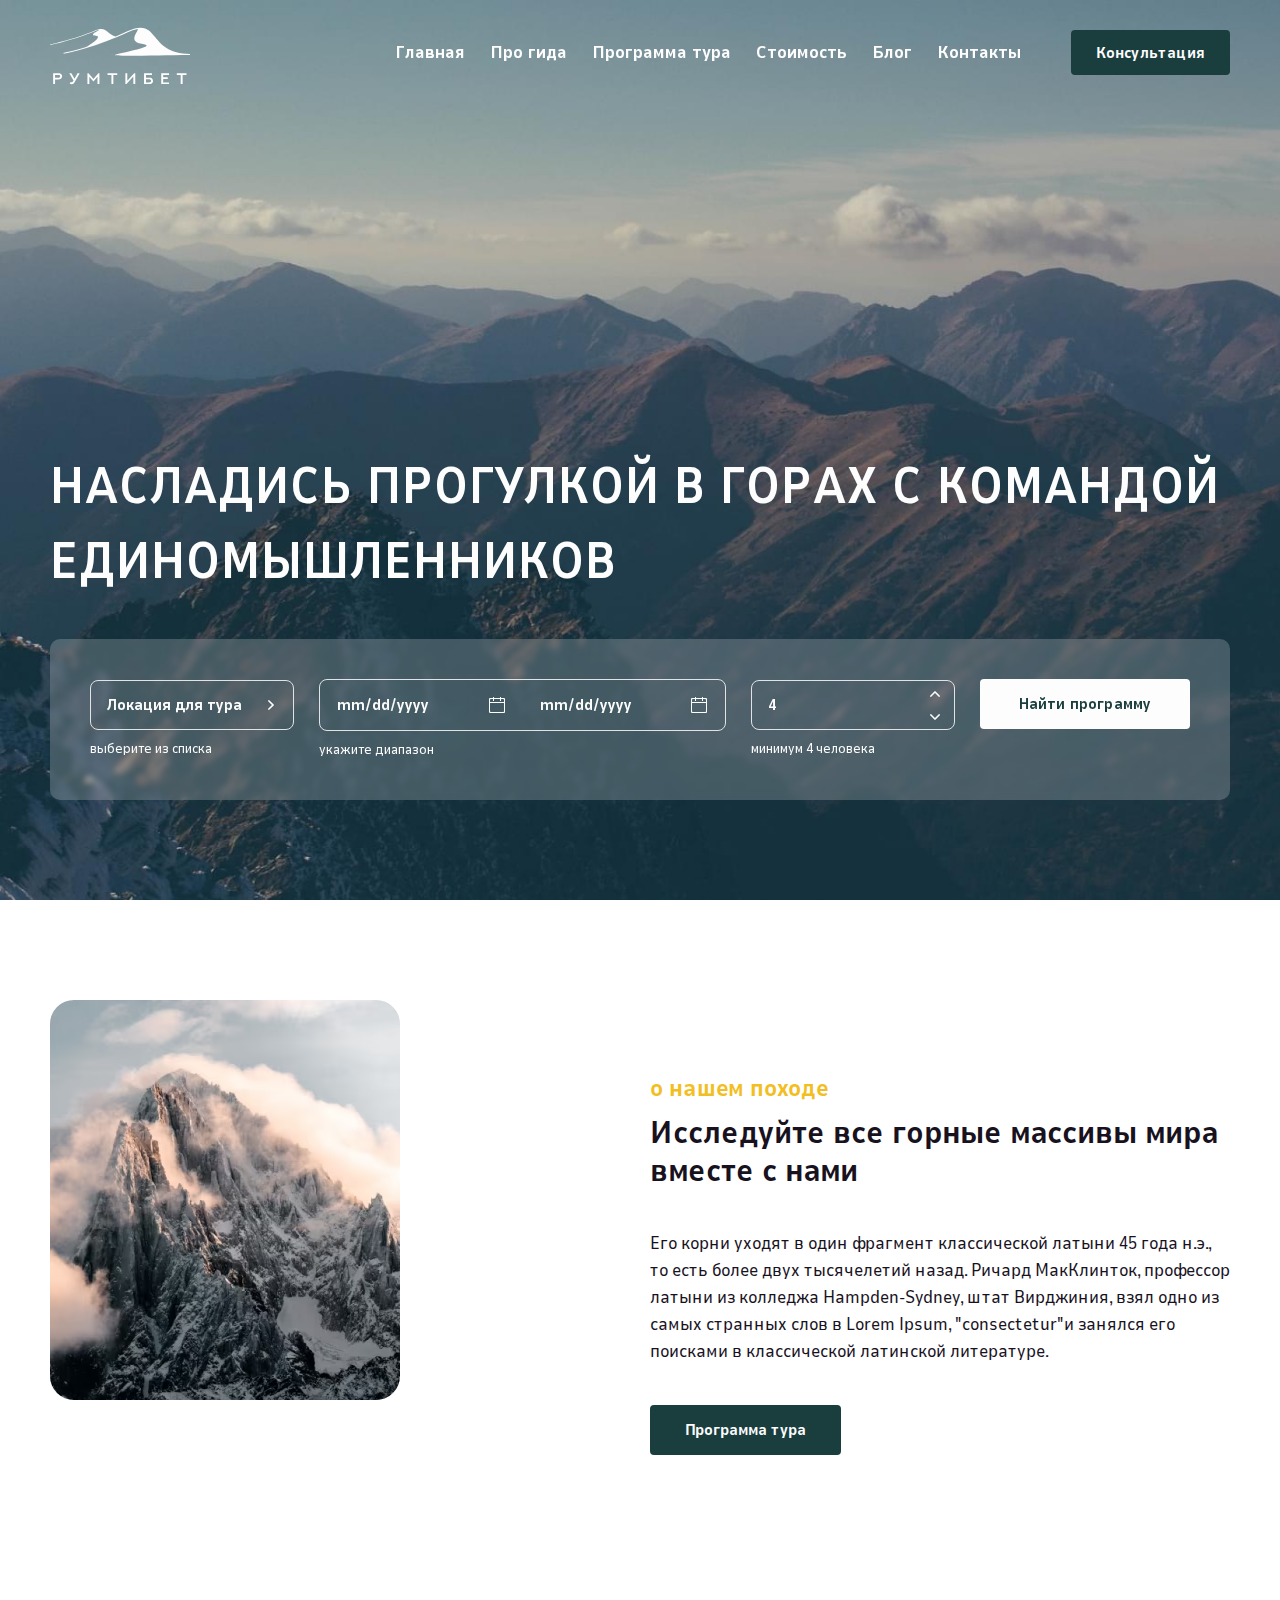
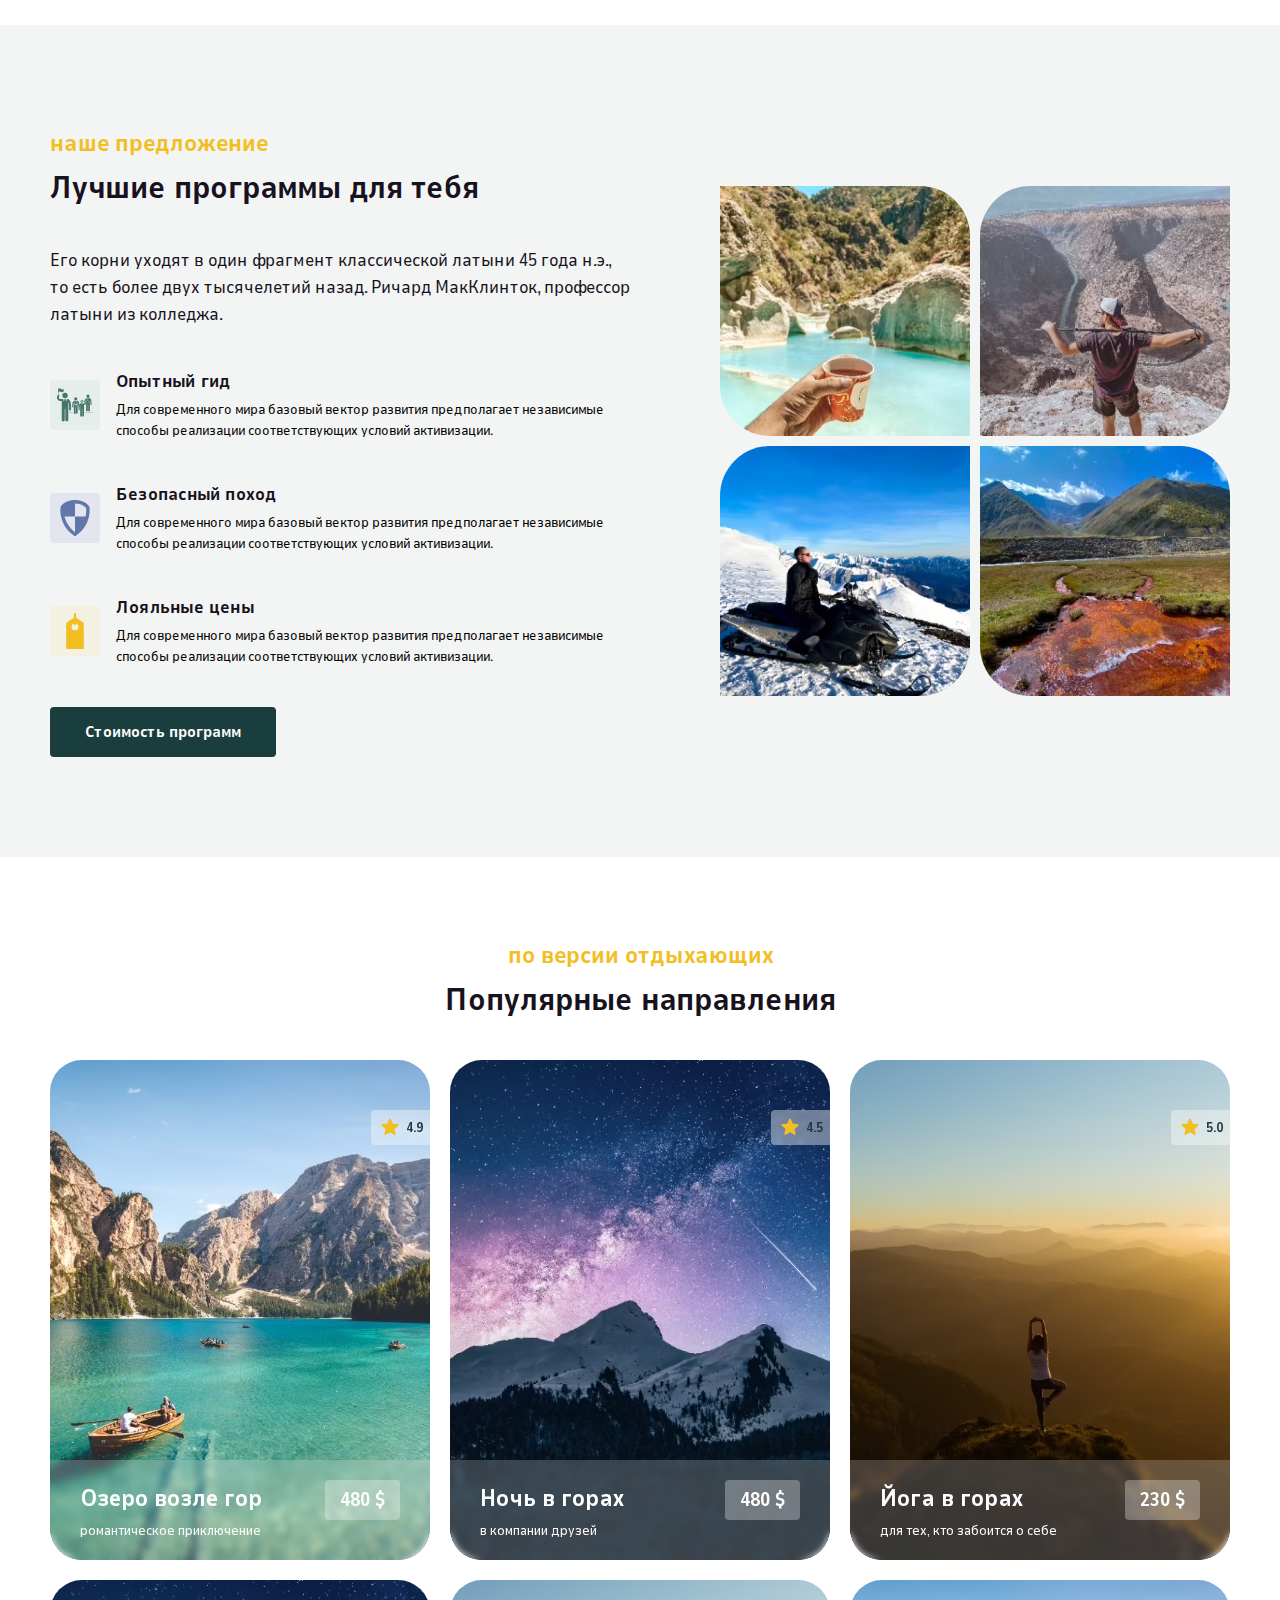
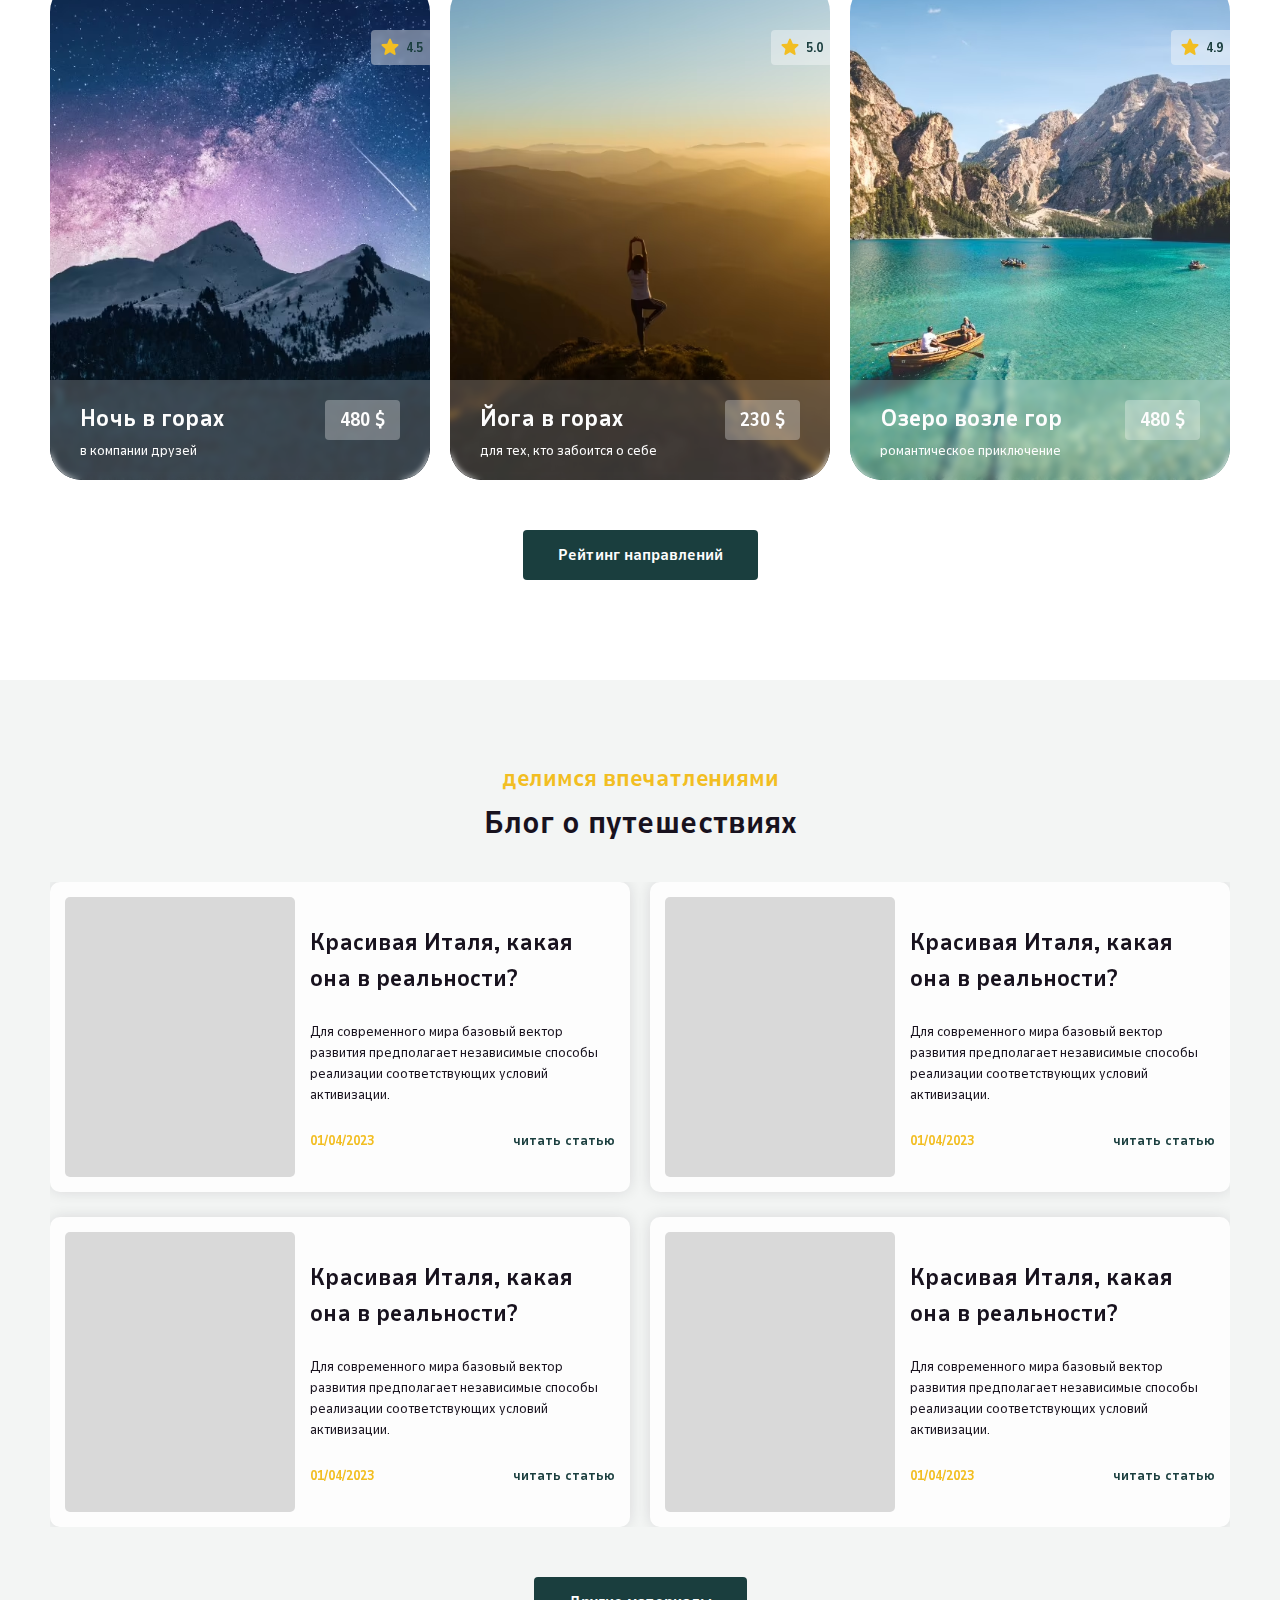
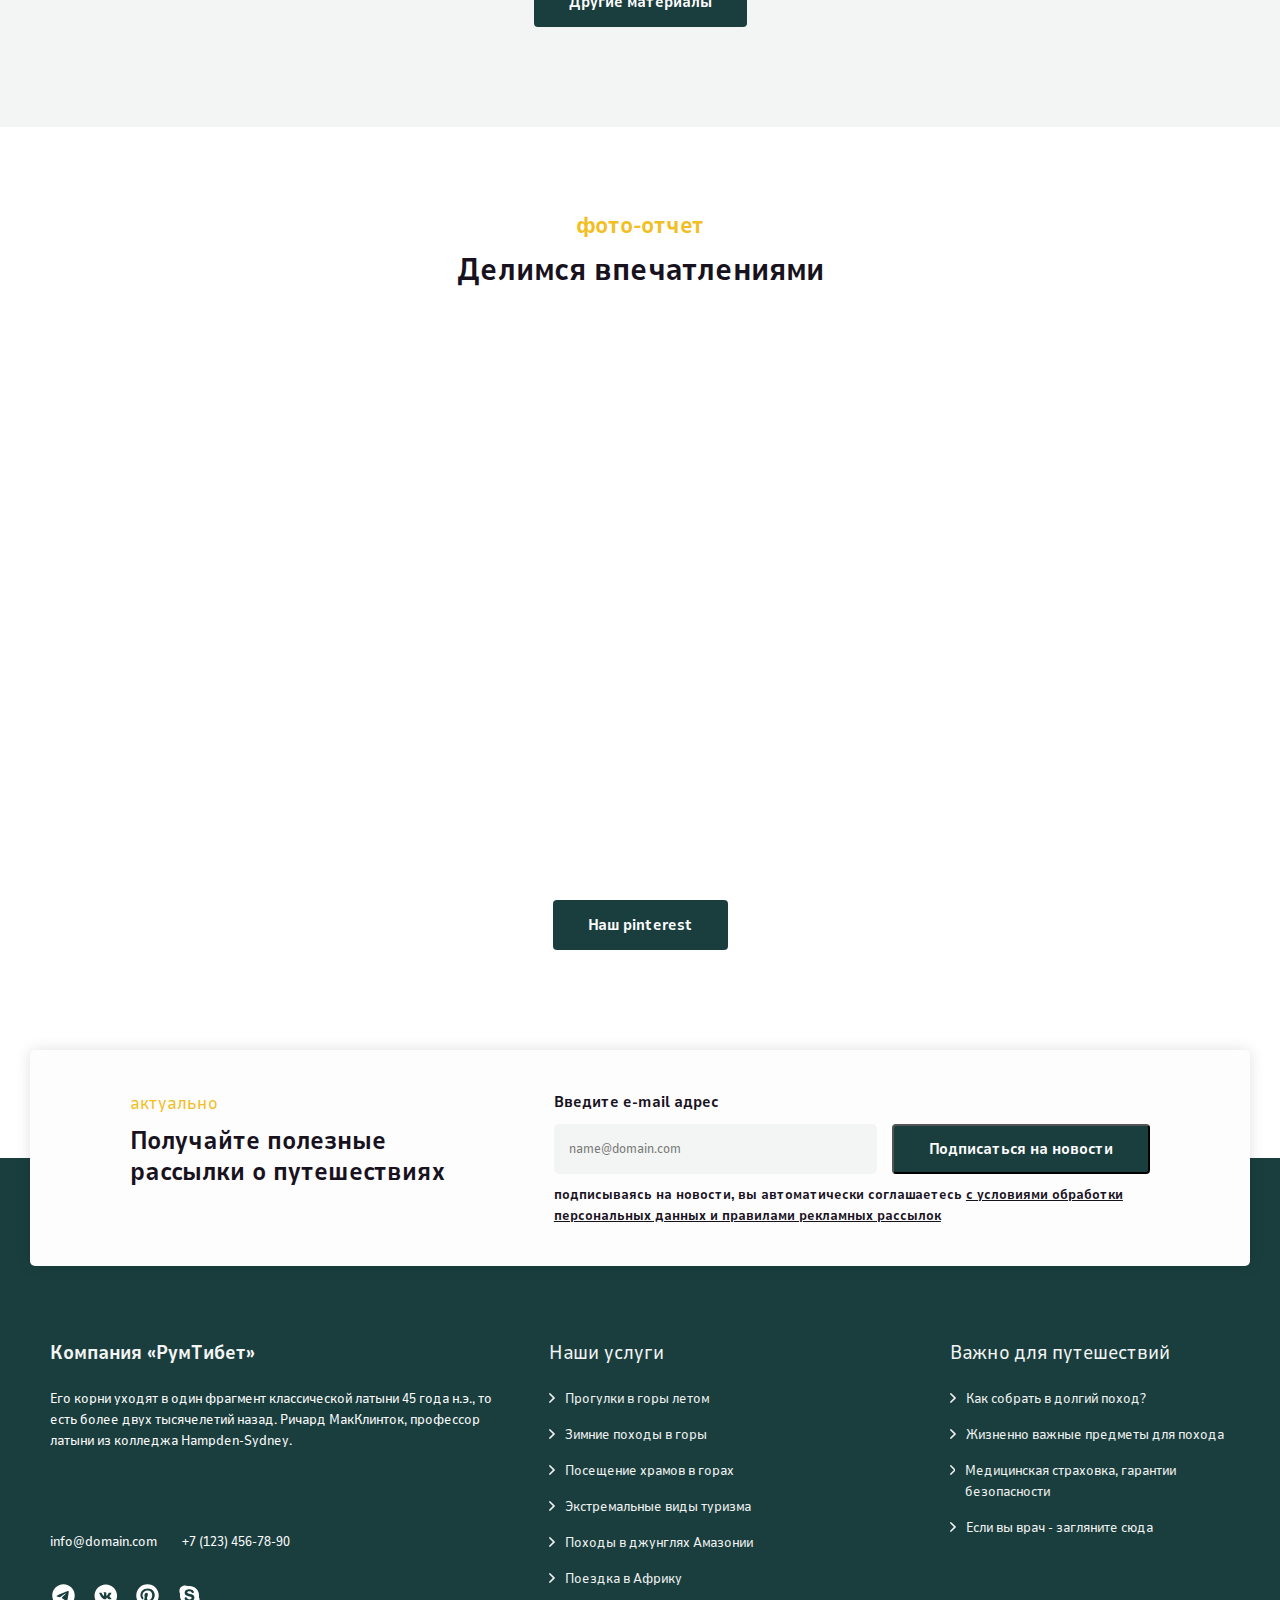
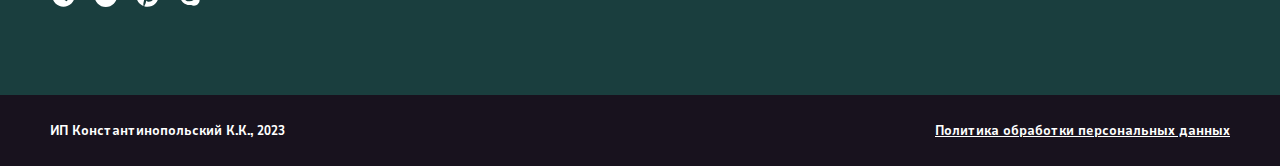
==== commit 8f896a70: "Add files via upload" ====
--- a/index.html
+++ b/index.html
@@ -1 +1 @@
-<!DOCTYPE html><html lang="ru"><head><meta charset="UTF-8"><meta http-equiv="X-UA-Compatible" content="IE=edge"><meta name="viewport" content="width=device-width,initial-scale=1"><link rel="shortcut icon" href="resources/favicon/favicon.ico"><link rel="apple-touch-icon" sizes="180x180" href="resources/favicon/apple-touch-icon.png"><link rel="icon" type="image/png" sizes="32x32" href="resources/favicon/favicon-32x32.png"><link rel="icon" type="image/png" sizes="16x16" href="resources/favicon/favicon-16x16.png"><link rel="stylesheet" href="css/choices.min.css"><link rel="stylesheet" href="css/swiper-bundle.min.css"><link rel="stylesheet" href="css/main.min.css"><title>Рум Тибет</title></head><body class="body"><div class="wrapper"><header class="header"><div class="header__container"><img src="img/svg/logo.svg" alt="Логотип Рум Тибет" class="header__logo" width="140" height="70"><nav class="header__menu menu"><ul class="menu__list"><li class="menu__item"><svg class="menu__ico" width="6" height="10" fill="currentColor" xmlns="http://www.w3.org/2000/svg"><path d="M5.715 4.61L1.265.16A.543.543 0 00.878 0a.543.543 0 00-.386.16L.164.487a.548.548 0 000 .774L3.9 4.998.16 8.739a.543.543 0 00-.16.387c0 .146.057.284.16.387l.327.327c.103.103.24.16.387.16a.543.543 0 00.387-.16l4.454-4.454a.544.544 0 00.16-.388.544.544 0 00-.16-.388z" fill="currentColor"/></svg> <a href="#!" class="menu__link">Главная</a></li><li class="menu__item"><svg class="menu__ico" width="6" height="10" fill="currentColor" xmlns="http://www.w3.org/2000/svg"><path d="M5.715 4.61L1.265.16A.543.543 0 00.878 0a.543.543 0 00-.386.16L.164.487a.548.548 0 000 .774L3.9 4.998.16 8.739a.543.543 0 00-.16.387c0 .146.057.284.16.387l.327.327c.103.103.24.16.387.16a.543.543 0 00.387-.16l4.454-4.454a.544.544 0 00.16-.388.544.544 0 00-.16-.388z" fill="currentColor"/></svg> <a href="#!" class="menu__link">Про гида</a></li><li class="menu__item"><svg class="menu__ico" width="6" height="10" fill="currentColor" xmlns="http://www.w3.org/2000/svg"><path d="M5.715 4.61L1.265.16A.543.543 0 00.878 0a.543.543 0 00-.386.16L.164.487a.548.548 0 000 .774L3.9 4.998.16 8.739a.543.543 0 00-.16.387c0 .146.057.284.16.387l.327.327c.103.103.24.16.387.16a.543.543 0 00.387-.16l4.454-4.454a.544.544 0 00.16-.388.544.544 0 00-.16-.388z" fill="currentColor"/></svg> <a href="#!" class="menu__link">Программа тура</a></li><li class="menu__item"><svg class="menu__ico" width="6" height="10" fill="currentColor" xmlns="http://www.w3.org/2000/svg"><path d="M5.715 4.61L1.265.16A.543.543 0 00.878 0a.543.543 0 00-.386.16L.164.487a.548.548 0 000 .774L3.9 4.998.16 8.739a.543.543 0 00-.16.387c0 .146.057.284.16.387l.327.327c.103.103.24.16.387.16a.543.543 0 00.387-.16l4.454-4.454a.544.544 0 00.16-.388.544.544 0 00-.16-.388z" fill="currentColor"/></svg> <a href="#!" class="menu__link">Стоимость</a></li><li class="menu__item"><svg class="menu__ico" width="6" height="10" fill="currentColor" xmlns="http://www.w3.org/2000/svg"><path d="M5.715 4.61L1.265.16A.543.543 0 00.878 0a.543.543 0 00-.386.16L.164.487a.548.548 0 000 .774L3.9 4.998.16 8.739a.543.543 0 00-.16.387c0 .146.057.284.16.387l.327.327c.103.103.24.16.387.16a.543.543 0 00.387-.16l4.454-4.454a.544.544 0 00.16-.388.544.544 0 00-.16-.388z" fill="currentColor"/></svg> <a href="#!" class="menu__link">Блог</a></li><li class="menu__item"><svg class="menu__ico" width="6" height="10" fill="currentColor" xmlns="http://www.w3.org/2000/svg"><path d="M5.715 4.61L1.265.16A.543.543 0 00.878 0a.543.543 0 00-.386.16L.164.487a.548.548 0 000 .774L3.9 4.998.16 8.739a.543.543 0 00-.16.387c0 .146.057.284.16.387l.327.327c.103.103.24.16.387.16a.543.543 0 00.387-.16l4.454-4.454a.544.544 0 00.16-.388.544.544 0 00-.16-.388z" fill="currentColor"/></svg> <a href="#!" class="menu__link">Контакты</a></li></ul></nav><a href="#!" class="header__btn btn">Консультация</a> <button type="button" class="burger-btn" aria-label="open menu" aria-expanded="false"><span></span></button></div></header><main class="page"><section class="page__top top"><div class="top__container"><h1 class="top__title">Насладись прогулкой в горах с командой единомышленников</h1><form class="top__form" action="#" method="GET"><div class="top__wrap-form"><select class="top__item-form top__item-form--select" name="location" id="location" required><option class="top__option-form" value="">Локация для тура</option><option class="top__option-form" value="Brela Croatia">Брела Хорватия</option><option class="top__option-form" value="Pamukkale Turkey">Памуккале Турция</option><option class="top__option-form" value="Bora-Bora Spain">Бора-Бора Испания</option><option class="top__option-form" value="Majorca Spain">Майорка Испания</option></select> <label class="top__label-form" for="location">выберите из списка</label></div><div class="top__wrap-form"><div class="top__date-wrap-form"><input class="top__item-form top__item-form--data" type="date" id="start-date" name="start-date"> <input class="top__item-form top__item-form--data" type="date" id="end-date" name="end-date"></div><label class="top__label-form" for="start-date">укажите диапазон</label></div><div class="top__wrap-form top__wrap-form--number"><input class="top__item-form top__item-form--number" id="member" type="number" min="4" max="16" step="1" value="4" placeholder="Участники" name="members"> <span class="top__bth-number top__bth-number--top"></span><span class="top__bth-number top__bth-number--bottom"></span> <label class="top__label-form" for="member">минимум 4 человека</label></div><button type="submit" class="top__btn-form btn btn--big">Найти программу</button></form><a href="#!" class="top__btn-form top__btn-form--none btn btn--big">Найти программу</a></div></section><section class="page__hike hike"><div class="hike__container"><div class="hike__media"><picture class="hike__img"><source srcset="img/hike/01.avif" type="image/avif"><source srcset="img/hike/01.webp" type="image/webp"><img src="img/hike/01.jpg" alt="На фотографии изображен вершина скалы в снегу. Туча обволакивает скалу" width="350" height="400" loading="lazy"></picture><iframe class="hike__video" width="350" height="400" src="https://www.youtube.com/embed/EvKueQnsdlw" title="YouTube video player" allow="accelerometer; autoplay; clipboard-write; encrypted-media; gyroscope; picture-in-picture; web-share" allowfullscreen></iframe></div><div class="hike__description"><h2 class="hike__titile title">о нашем походе</h2><h3 class="hike__subtitle subtitle">Исследуйте все горные массивы мира вместе с нами</h3><p class="hike__text text">Его корни уходят в один фрагмент классической латыни 45 года н.э., то есть более двух тысячелетий назад. Ричард МакКлинток, профессор латыни из колледжа Hampden-Sydney, штат Вирджиния, взял одно из самых странных слов в Lorem Ipsum, "consectetur"и занялся его поисками в классической латинской литературе.</p><a href="#!" class="hike__btn btn btn--big">Программа тура</a></div></div></section><section class="page__offer offer"><div class="offer__container"><div class="offer__description"><h2 class="offer__title title">наше предложение</h2><h3 class="offer__subtitle subtitle">Лучшие программы для тебя</h3><p class="offer__text text">Его корни уходят в один фрагмент классической латыни 45 года н.э., то есть более двух тысячелетий назад. Ричард МакКлинток, профессор латыни из колледжа.</p><ul class="offer__list list-offer"><li class="list-offer__item-list list-offer__item-list--gid"><div><h3 class="list-offer__title">Опытный гид</h3><p class="list-offer__text">Для современного мира базовый вектор развития предполагает независимые способы реализации соответствующих условий активизации.</p></div></li><li class="list-offer__item-list list-offer__item-list--safe"><div><h3 class="list-offer__title">Безопасный поход</h3><p class="list-offer__text">Для современного мира базовый вектор развития предполагает независимые способы реализации соответствующих условий активизации.</p></div></li><li class="list-offer__item-list list-offer__item-list--price"><div><h3 class="list-offer__title">Лояльные цены</h3><p class="list-offer__text">Для современного мира базовый вектор развития предполагает независимые способы реализации соответствующих условий активизации.</p></div></li></ul><a href="#!" class="offer__btn btn btn--big">Стоимость программ</a></div><div class="offer__gallery"><picture class="offer__img offer__img--first"><source srcset="img/offer/01.avif" type="image/avif"><source srcset="img/offer/01.webp" type="image/webp"><img src="img/offer/01.jpg" alt="На фото изображена рука з картонным стаканчиком чая, на фоне бирюзовая вода скалы и горы" width="250" height="250" loading="lazy"></picture><picture class="offer__img offer__img--second"><source srcset="img/offer/02.avif" type="image/avif"><source srcset="img/offer/02.webp" type="image/webp"><img src="img/offer/02.jpg" alt="На фото изображен мужчина на вершине горы на фоне каньона. На дне каньона река" width="250" height="250" loading="lazy"></picture><picture class="offer__img offer__img--third"><source srcset="img/offer/03.avif" type="image/avif"><source srcset="img/offer/03.webp" type="image/webp"><img src="img/offer/03.jpg" alt="На фото изображен мужчина на снегоходе на фоне гор" width="250" height="250" loading="lazy"></picture><picture class="offer__img offer__img--four"><source srcset="img/offer/04.avif" type="image/avif"><source srcset="img/offer/04.webp" type="image/webp"><img src="img/offer/04.jpg" alt="На фото изображена река и горы" width="250" height="250" loading="lazy"></picture></div></div></section><section class="page__rating rating"><div class="rating__container"><h2 class="rating__title title">по версии отдыхающих</h2><h3 class="rating__subtitle subtitle">Популярные направления</h3><div class="rating__wrap-swiper"><div class="swiper rating__swiper" data-mobile="false"><div class="swiper-wrapper rating__items"><article class="swiper-slide rating__item article-rating"><div class="rating__grade">4.9</div><picture class="article-rating__img"><source srcset="img/rating/01.avif" type="image/avif"><source srcset="img/rating/01.webp" type="image/webp"><img src="img/rating/01.jpeg" alt="На фото изображено озеро с прозрачной чистой водой в горах. По озеру плавают небольшие лодочки." width="380" height="500" loading="lazy"></picture><div class="article-rating__descriptin" tabindex="0"><h4 class="article-rating__title">Озеро возле гор</h4><div class="article-rating__text">романтическое приключение</div><div class="article-rating__price">480 $</div><p class="article-rating__text-active">Его корни уходят в один фрагмент классической латыни 45 года н.э., то есть более двух тысячелетий назад. Ричард МакКлинток, профессор латыни из колледжа Hampden-Sydney, штат Вирджиния, взял одно из самых странных слов в Lorem Ipsum, "consectetur"и занялся его поисками в классической латинской литературе.</p><a href="#!" class="article-rating__btn">Программа тура</a></div></article><article class="swiper-slide rating__item article-rating"><div class="rating__grade">4.5</div><picture class="article-rating__img"><source srcset="img/rating/02.avif" type="image/avif"><source srcset="img/rating/02.webp" type="image/webp"><img src="img/rating/02.jpeg" alt="На фото изображена вершина горы покрытая снегом, на фоне звездного неба." width="380" height="500" loading="lazy"></picture><div class="article-rating__descriptin" tabindex="0"><h4 class="article-rating__title">Ночь в горах</h4><div class="article-rating__text">в компании друзей</div><div class="article-rating__price">480 $</div><p class="article-rating__text-active">Его корни уходят в один фрагмент классической латыни 45 года н.э., то есть более двух тысячелетий назад. Ричард МакКлинток, профессор латыни из колледжа Hampden-Sydney, штат Вирджиния, взял одно из самых странных слов в Lorem Ipsum, "consectetur"и занялся его поисками в классической латинской литературе.</p><a href="#!" class="article-rating__btn">Программа тура</a></div></article><article class="swiper-slide rating__item article-rating"><div class="rating__grade">5.0</div><picture class="article-rating__img"><source srcset="img/rating/03.avif" type="image/avif"><source srcset="img/rating/03.webp" type="image/webp"><img src="img/rating/03.jpeg" alt="На фото изображено девушку на вершине горы. Девушка занимается йогой. Рассвет." width="380" height="500" loading="lazy"></picture><div class="article-rating__descriptin" tabindex="0"><h4 class="article-rating__title">Йога в горах</h4><div class="article-rating__text">для тех, кто забоится о себе</div><div class="article-rating__price">230 $</div><p class="article-rating__text-active">Его корни уходят в один фрагмент классической латыни 45 года н.э., то есть более двух тысячелетий назад. Ричард МакКлинток, профессор латыни из колледжа Hampden-Sydney, штат Вирджиния, взял одно из самых странных слов в Lorem Ipsum, "consectetur"и занялся его поисками в классической латинской литературе.</p><a href="#!" class="article-rating__btn">Программа тура</a></div></article><article class="swiper-slide rating__item article-rating"><div class="rating__grade">4.5</div><picture class="article-rating__img"><source srcset="img/rating/02.avif" type="image/avif"><source srcset="img/rating/02.webp" type="image/webp"><img src="img/rating/02.jpeg" alt="На фото изображена вершина горы покрытая снегом, на фоне звездного неба." width="380" height="500" loading="lazy"></picture><div class="article-rating__descriptin" tabindex="0"><h4 class="article-rating__title">Ночь в горах</h4><div class="article-rating__text">в компании друзей</div><div class="article-rating__price">480 $</div><p class="article-rating__text-active">Его корни уходят в один фрагмент классической латыни 45 года н.э., то есть более двух тысячелетий назад. Ричард МакКлинток, профессор латыни из колледжа Hampden-Sydney, штат Вирджиния, взял одно из самых странных слов в Lorem Ipsum, "consectetur"и занялся его поисками в классической латинской литературе.</p><a href="#!" class="article-rating__btn">Программа тура</a></div></article><article class="swiper-slide rating__item article-rating"><div class="rating__grade">5.0</div><picture class="article-rating__img"><source srcset="img/rating/03.avif" type="image/avif"><source srcset="img/rating/03.webp" type="image/webp"><img src="img/rating/03.jpeg" alt="На фото изображено девушку на вершине горы. Девушка занимается йогой. Рассвет." width="380" height="500" loading="lazy"></picture><div class="article-rating__descriptin" tabindex="0"><h4 class="article-rating__title">Йога в горах</h4><div class="article-rating__text">для тех, кто забоится о себе</div><div class="article-rating__price">230 $</div><p class="article-rating__text-active">Его корни уходят в один фрагмент классической латыни 45 года н.э., то есть более двух тысячелетий назад. Ричард МакКлинток, профессор латыни из колледжа Hampden-Sydney, штат Вирджиния, взял одно из самых странных слов в Lorem Ipsum, "consectetur"и занялся его поисками в классической латинской литературе.</p><a href="#!" class="article-rating__btn">Программа тура</a></div></article><article class="swiper-slide rating__item article-rating"><div class="rating__grade">4.9</div><picture class="article-rating__img"><source srcset="img/rating/01.avif" type="image/avif"><source srcset="img/rating/01.webp" type="image/webp"><img src="img/rating/01.jpeg" alt="На фото изображено озеро с прозрачной чистой водой в горах. По озеру плавают небольшие лодочки." width="380" height="500" loading="lazy"></picture><div class="article-rating__descriptin" tabindex="0"><h4 class="article-rating__title">Озеро возле гор</h4><div class="article-rating__text">романтическое приключение</div><div class="article-rating__price">480 $</div><p class="article-rating__text-active">Его корни уходят в один фрагмент классической латыни 45 года н.э., то есть более двух тысячелетий назад. Ричард МакКлинток, профессор латыни из колледжа Hampden-Sydney, штат Вирджиния, взял одно из самых странных слов в Lorem Ipsum, "consectetur"и занялся его поисками в классической латинской литературе.</p><a href="#!" class="article-rating__btn">Программа тура</a></div></article></div></div></div><a href="#!" class="rating__btn btn btn--big">Рейтинг направлений</a></div></section><section class="page__blog blog"><div class="blog__container"><h2 class="blog__title title">делимся впечатлениями</h2><h3 class="blog__subtitle subtitle">Блог о путешествиях</h3><div><div class="swiper blog__swiper" data-mobile="false"><div class="swiper-wrapper blog__items"><article class="swiper-slide blog__item item-blog"><a href="#!" class="item-blog__card"><picture class="item-blog__img"><source srcset="img/blog/01.avif" type="image/avif"><source srcset="img/blog/01.webp" type="image/webp"><img src="img/blog/01.jpg" alt="На фото изображен город на вершине скалы." width="230" height="280" loading="lazy"></picture><div class="item-blog__text"><h4 class="item-blog__title">Красивая Италя, какая она в реальности?</h4><p class="item-blog__description">Для современного мира базовый вектор развития предполагает независимые способы реализации соответствующих условий активизации.</p><div class="item-blog__footer"><div class="item-blog__date">01/04/2023</div><div class="item-blog__link">читать статью</div></div></div></a></article><article class="swiper-slide blog__item item-blog"><a href="#!" class="item-blog__card"><picture class="item-blog__img"><source srcset="img/blog/02.avif" type="image/avif"><source srcset="img/blog/02.webp" type="image/webp"><img src="img/blog/02.jpg" alt="На фото изображен вид с иллюминатора самолета на облака и солнце которое за ними спряталось." width="230" height="280" loading="lazy"></picture><div class="item-blog__text"><h4 class="item-blog__title">Красивая Италя, какая она в реальности?</h4><p class="item-blog__description">Для современного мира базовый вектор развития предполагает независимые способы реализации соответствующих условий активизации.</p><div class="item-blog__footer"><div class="item-blog__date">01/04/2023</div><div class="item-blog__link">читать статью</div></div></div></a></article><article class="swiper-slide blog__item item-blog"><a href="#!" class="item-blog__card"><picture class="item-blog__img"><source srcset="img/blog/03.avif" type="image/avif"><source srcset="img/blog/03.webp" type="image/webp"><img src="img/blog/03.jpg" alt="На фото изображен человек идущий по узенькой улочке старого города." width="230" height="280" loading="lazy"></picture><div class="item-blog__text"><h4 class="item-blog__title">Красивая Италя, какая она в реальности?</h4><p class="item-blog__description">Для современного мира базовый вектор развития предполагает независимые способы реализации соответствующих условий активизации.</p><div class="item-blog__footer"><div class="item-blog__date">01/04/2023</div><div class="item-blog__link">читать статью</div></div></div></a></article><article class="swiper-slide blog__item item-blog"><a href="#!" class="item-blog__card"><picture class="item-blog__img"><source srcset="img/blog/04.avif" type="image/avif"><source srcset="img/blog/04.webp" type="image/webp"><img src="img/blog/04.jpg" alt="На фото изображен Тадж-Махал и фонтан перед ним." width="230" height="280" loading="lazy"></picture><div class="item-blog__text"><h4 class="item-blog__title">Красивая Италя, какая она в реальности?</h4><p class="item-blog__description">Для современного мира базовый вектор развития предполагает независимые способы реализации соответствующих условий активизации.</p><div class="item-blog__footer"><div class="item-blog__date">01/04/2023</div><div class="item-blog__link">читать статью</div></div></div></a></article></div></div></div><a href="#!" class="blog__btn btn btn--big">Другие материалы</a></div></section><section class="page__gallery gallery"><div class="gallery__container"><h2 class="gallery__title title">фото-отчет</h2><h3 class="gallery__subtitle subtitle">Делимся впечатлениями</h3><div class="gallery__swiper-wrap"><div class="gallery__swiper swiper"><div class="gallery__items swiper-wrapper"><picture class="gallery__item gallery__item--large swiper-slide" data-path="photo-01"><source srcset="img/gallery/01.avif" type="image/avif"><source srcset="img/gallery/01.webp" type="image/webp"><img src="img/gallery/01.jpg" alt="На фото изображены мужчина который фотографирует девушку, на фоне скалы. В небе летит много воздушных шаров (летательный аппарат)." width="580" height="250" loading="lazy"></picture><picture class="gallery__item swiper-slide" data-path="photo-02"><source srcset="img/gallery/02.avif" type="image/avif"><source srcset="img/gallery/02.webp" type="image/webp"><img src="img/gallery/02.jpg" alt="На фото изображены развёрнутая карта, фотоаппарат, карандаш, разные гиды для путешественников." width="280" height="250" loading="lazy"></picture><picture class="gallery__item swiper-slide" data-path="photo-03"><source srcset="img/gallery/03.avif" type="image/avif"><source srcset="img/gallery/03.webp" type="image/webp"><img src="img/gallery/03.jpg" alt="На фото изображена Бурдж Аль Араб – отель Парус в Дубае. С высоты птичьего полета." width="280" height="250" loading="lazy"></picture><picture class="gallery__item swiper-slide" data-path="photo-04"><source srcset="img/gallery/04.avif" type="image/avif"><source srcset="img/gallery/04.webp" type="image/webp"><img src="img/gallery/04.jpg" alt="Фото сверху. На фото изображен пляж с писком и пальмами. Возле берега стоят небольшие лодочки." width="280" height="250" loading="lazy"></picture><picture class="gallery__item gallery__item--large swiper-slide" data-path="photo-05"><source srcset="img/gallery/05.avif" type="image/avif"><source srcset="img/gallery/05.webp" type="image/webp"><img src="img/gallery/05.jpg" alt="На фото изображена девушка стоящая к нам спиной. Девушка смотрит на каньон, по дну которого протекает река." width="580" height="250" loading="lazy"></picture><picture class="gallery__item swiper-slide" data-path="photo-06"><source srcset="img/gallery/06.avif" type="image/avif"><source srcset="img/gallery/06.webp" type="image/webp"><img src="img/gallery/06.jpg" alt="На старом фото изображена развернутая карта, фотоаппарат, очки, дневник, снимки." width="280" height="250" loading="lazy"></picture></div></div></div><div class="modals"><div class="modals__overlay"><picture class="modals__item" data-target="photo-01"><source srcset="img/gallery/01.avif" type="image/avif"><source srcset="img/gallery/01.webp" type="image/webp"><img src="img/gallery/01.jpg" alt="На фото изображены мужчина который фотографирует девушку, на фоне скалы. В небе летит много воздушных шаров (летательный аппарат)." width="580" height="250" loading="lazy"></picture><picture class="modals__item" data-target="photo-02"><source srcset="img/gallery/02.avif" type="image/avif"><source srcset="img/gallery/02.webp" type="image/webp"><img src="img/gallery/02.jpg" alt="На фото изображены развёрнутая карта, фотоаппарат, карандаш, разные гиды для путешественников." width="280" height="250" loading="lazy"></picture><picture class="modals__item" data-target="photo-03"><source srcset="img/gallery/03.avif" type="image/avif"><source srcset="img/gallery/03.webp" type="image/webp"><img src="img/gallery/03.jpg" alt="На фото изображена Бурдж Аль Араб – отель Парус в Дубае. С высоты птичьего полета." width="280" height="250" loading="lazy"></picture><picture class="modals__item" data-target="photo-04"><source srcset="img/gallery/04.avif" type="image/avif"><source srcset="img/gallery/04.webp" type="image/webp"><img src="img/gallery/04.jpg" alt="Фото сверху. На фото изображен пляж с писком и пальмами. Возле берега стоят небольшие лодочки." width="280" height="250" loading="lazy"></picture><picture class="modals__item" data-target="photo-05"><source srcset="img/gallery/05.avif" type="image/avif"><source srcset="img/gallery/05.webp" type="image/webp"><img src="img/gallery/05.jpg" alt="На фото изображена девушка стоящая к нам спиной. Девушка смотрит на каньон, по дну которого протекает река." width="580" height="250" loading="lazy"></picture><picture class="modals__item" data-target="photo-06"><source srcset="img/gallery/06.avif" type="image/avif"><source srcset="img/gallery/06.webp" type="image/webp"><img src="img/gallery/06.jpg" alt="На старом фото изображена развернутая карта, фотоаппарат, очки, дневник, снимки." width="280" height="250" loading="lazy"></picture></div></div><a href="#!" class="gallery__btn btn btn--big">Наш pinterest</a></div></section><section class="page__subscription subscription"><div class="subscription__container"><header class="subscription__header"><h2 class="subscription__title title">актуально</h2><h3 class="subscription__subtitle subtitle">Получайте полезные рассылки о путешествиях</h3></header><div class="subscription__body"><form class="subscription__form" action="#" method="post"><div class="subscription__blok-form"><label class="subscription__label" for="email">Введите e-mail адрес</label> <input class="subscription__input" id="email" name="email" type="email" placeholder="name@domain.com"></div><button class="subscription__btn btn btn--big">Подписаться на новости</button></form><p class="subscription__text">подписываясь на новости, вы автоматически соглашаетесь <a href="#!" class="subscription__link">с условиями обработки персональных данных и правилами рекламных рассылок</a></p></div></div></section></main><footer class="footer"><div class="footer__container"><section class="footer__header"><div class="footer__top"><h2 class="footer__title">Компания «РумТибет»</h2><p class="footer__text">Его корни уходят в один фрагмент классической латыни 45 года н.э., то есть более двух тысячелетий назад. Ричард МакКлинток, профессор латыни из колледжа Hampden-Sydney.</p></div><div class="footer__contact"><a class="footer__link-contact" href="mailto:info@domain.com">info@domain.com</a> <a class="footer__link-contact" href="tel:+71234567890">+7 (123) 456-78-90</a></div><div class="footer__social"><a class="footer__svg" href="#!"><svg width="27" height="27" viewBox="0 0 32 32" fill="currentColor" xmlns="http://www.w3.org/2000/svg"><path d="M16 2.66675C8.63999 2.66675 2.66666 8.64008 2.66666 16.0001C2.66666 23.3601 8.63999 29.3334 16 29.3334C23.36 29.3334 29.3333 23.3601 29.3333 16.0001C29.3333 8.64008 23.36 2.66675 16 2.66675ZM22.1867 11.7334C21.9867 13.8401 21.12 18.9601 20.68 21.3201C20.4933 22.3201 20.12 22.6534 19.7733 22.6934C19 22.7601 18.4133 22.1868 17.6667 21.6934C16.4933 20.9201 15.8267 20.4401 14.6933 19.6934C13.3733 18.8268 14.2267 18.3468 14.9867 17.5734C15.1867 17.3734 18.6 14.2668 18.6667 13.9867C18.6759 13.9443 18.6747 13.9003 18.6631 13.8585C18.6515 13.8167 18.6298 13.7783 18.6 13.7468C18.52 13.6801 18.4133 13.7067 18.32 13.7201C18.2 13.7467 16.3333 14.9868 12.6933 17.4401C12.16 17.8001 11.68 17.9868 11.2533 17.9734C10.7733 17.9601 9.86666 17.7068 9.18666 17.4801C8.34666 17.2134 7.69332 17.0668 7.74666 16.6001C7.77332 16.3601 8.10666 16.1201 8.73332 15.8668C12.6267 14.1734 15.2133 13.0534 16.5067 12.5201C20.2133 10.9734 20.9733 10.7067 21.48 10.7067C21.5867 10.7067 21.84 10.7334 22 10.8667C22.1333 10.9734 22.1733 11.1201 22.1867 11.2268C22.1733 11.3068 22.2 11.5468 22.1867 11.7334Z" fill="currentColor"/></svg> </a><a class="footer__svg" href="#!"><svg width="27" height="27" viewBox="0 0 32 32" fill="currentColor" xmlns="http://www.w3.org/2000/svg"><path d="M16.36 2.99976C8.98138 2.99976 3 8.98114 3 16.3598C3 23.7384 8.98138 29.7198 16.36 29.7198C23.7386 29.7198 29.72 23.7384 29.72 16.3598C29.72 8.98114 23.7386 2.99976 16.36 2.99976ZM21.498 18.0729C21.498 18.0729 22.6796 19.2391 22.9704 19.7805C22.9788 19.7916 22.9829 19.8027 22.9857 19.8083C23.104 20.0073 23.1318 20.1618 23.0734 20.2773C22.976 20.4693 22.642 20.564 22.5279 20.5723H20.4404C20.2956 20.5723 19.9922 20.5348 19.6248 20.2815C19.3423 20.0839 19.064 19.7596 18.7926 19.4437C18.3877 18.9733 18.037 18.5669 17.6835 18.5669C17.6386 18.5669 17.594 18.5739 17.5513 18.5878C17.2841 18.6741 16.9417 19.0554 16.9417 20.0713C16.9417 20.3886 16.6912 20.5709 16.5145 20.5709H15.5584C15.2327 20.5709 13.5363 20.4568 12.0333 18.8717C10.1935 16.9303 8.53744 13.0365 8.52352 13.0003C8.41915 12.7484 8.63486 12.6134 8.87005 12.6134H10.9784C11.2595 12.6134 11.3514 12.7846 11.4154 12.9363C11.4906 13.113 11.7661 13.8158 12.2184 14.6063C12.9518 15.8949 13.4013 16.4182 13.7618 16.4182C13.8293 16.4174 13.8957 16.4002 13.9552 16.3681C14.4256 16.1065 14.3379 14.4295 14.317 14.0816C14.317 14.0162 14.3156 13.3315 14.0749 13.0031C13.9023 12.7651 13.6087 12.6746 13.4305 12.6412C13.5026 12.5417 13.5976 12.4611 13.7075 12.406C14.0303 12.2446 14.6121 12.2209 15.1896 12.2209H15.5111C16.1373 12.2293 16.2988 12.2696 16.5256 12.3267C16.9849 12.4366 16.9946 12.7331 16.9542 13.7476C16.9417 14.0357 16.9292 14.3613 16.9292 14.7454C16.9292 14.8289 16.925 14.918 16.925 15.0126C16.9111 15.5289 16.8944 16.1148 17.259 16.3556C17.3066 16.3854 17.3615 16.4013 17.4177 16.4015C17.5443 16.4015 17.9256 16.4015 18.9582 14.6299C19.2767 14.0597 19.5534 13.4671 19.7863 12.8569C19.8072 12.8207 19.8684 12.7094 19.9408 12.6663C19.9942 12.639 20.0534 12.6252 20.1133 12.6259H22.5919C22.8619 12.6259 23.047 12.6663 23.0817 12.7706C23.143 12.9363 23.0706 13.4414 21.9392 14.9737L21.434 15.6403C20.4084 16.9846 20.4084 17.0528 21.498 18.0729Z" fill="currentColor"/></svg> </a><a class="footer__svg" href="#!"><svg width="27" height="27" viewBox="0 0 32 32" fill="currentColor" xmlns="http://www.w3.org/2000/svg"><path d="M12.0533 28.7201C13.3333 29.1068 14.6267 29.3334 16 29.3334C19.5362 29.3334 22.9276 27.9287 25.4281 25.4282C27.9286 22.9277 29.3333 19.5363 29.3333 16.0001C29.3333 14.2491 28.9885 12.5153 28.3184 10.8976C27.6483 9.27996 26.6662 7.81011 25.4281 6.57199C24.19 5.33388 22.7201 4.35175 21.1025 3.68169C19.4848 3.01163 17.751 2.66675 16 2.66675C14.249 2.66675 12.5152 3.01163 10.8976 3.68169C9.27989 4.35175 7.81003 5.33388 6.57192 6.57199C4.07143 9.07248 2.66667 12.4639 2.66667 16.0001C2.66667 21.6668 6.22667 26.5334 11.2533 28.4534C11.1333 27.4134 11.0133 25.6934 11.2533 24.5068L12.7867 17.9201C12.7867 17.9201 12.4 17.1468 12.4 15.9201C12.4 14.0801 13.5467 12.7067 14.8533 12.7067C16 12.7067 16.5333 13.5468 16.5333 14.6268C16.5333 15.7734 15.7733 17.4134 15.3867 18.9868C15.16 20.2934 16.08 21.4401 17.4133 21.4401C19.7867 21.4401 21.6267 18.9068 21.6267 15.3334C21.6267 12.1334 19.3333 9.94675 16.04 9.94675C12.28 9.94675 10.0667 12.7468 10.0667 15.6934C10.0667 16.8401 10.44 18.0001 11.0533 18.7601C11.1733 18.8401 11.1733 18.9468 11.1333 19.1468L10.7467 20.6001C10.7467 20.8268 10.6 20.9068 10.3733 20.7468C8.66667 20.0001 7.68001 17.5734 7.68001 15.6134C7.68001 11.4001 10.6667 7.57342 16.4267 7.57342C21.0133 7.57342 24.5867 10.8667 24.5867 15.2401C24.5867 19.8268 21.7467 23.5068 17.68 23.5068C16.3867 23.5068 15.12 22.8134 14.6667 22.0001L13.7733 25.1601C13.4667 26.3068 12.6267 27.8401 12.0533 28.7601V28.7201Z" fill="currentColor"/></svg> </a><a class="footer__svg" href="#!"><svg width="27" height="27" viewBox="0 0 32 32" fill="currentColor" xmlns="http://www.w3.org/2000/svg"><path d="M24 8C26.76 10.72 27.8 14.52 27.1467 18.0667C27.6933 19.0267 28 20.1467 28 21.3333C28 23.1014 27.2976 24.7971 26.0474 26.0474C24.7971 27.2976 23.1014 28 21.3333 28C20.1467 28 19.0267 27.6933 18.0667 27.1467C14.52 27.8 10.72 26.76 8 24C5.24 21.28 4.2 17.48 4.85333 13.9333C4.30667 12.9733 4 11.8533 4 10.6667C4 8.89856 4.70238 7.20286 5.95262 5.95262C7.20286 4.70238 8.89856 4 10.6667 4C11.8533 4 12.9733 4.30667 13.9333 4.85333C17.48 4.2 21.28 5.24 24 8ZM16.0533 22.88C19.88 22.88 21.7867 21.04 21.7867 18.56C21.7867 16.9733 21.04 15.28 18.1467 14.6267L15.4933 14.04C14.48 13.8133 13.3333 13.5067 13.3333 12.56C13.3333 11.6 14.1333 10.9333 15.6 10.9333C18.5733 10.9333 18.2933 12.9733 19.7733 12.9733C20.5467 12.9733 21.2133 12.52 21.2133 11.7333C21.2133 9.90667 18.2933 8.53333 15.8133 8.53333C13.1333 8.53333 10.2667 9.68 10.2667 12.72C10.2667 14.1867 10.7867 15.7467 13.6667 16.4667L17.2533 17.3733C18.3333 17.64 18.6 18.24 18.6 18.8C18.6 19.7067 17.6933 20.6 16.0533 20.6C12.84 20.6 13.28 18.1333 11.56 18.1333C10.7867 18.1333 10.2267 18.6667 10.2267 19.4267C10.2267 20.9067 12 22.88 16.0533 22.88Z" fill="currentColor"/></svg></a></div></section><nav class="footer__menu"><ul class="footer__list"><li class="footer__item-title footer__title">Наши услуги</li><li class="footer__item"><svg class="footer__svg-item" width="6" height="10" fill="currentColor" xmlns="http://www.w3.org/2000/svg"><path d="M5.715 4.61L1.265.16A.543.543 0 00.878 0a.543.543 0 00-.386.16L.164.487a.548.548 0 000 .774L3.9 4.998.16 8.739a.543.543 0 00-.16.387c0 .146.057.284.16.387l.327.327c.103.103.24.16.387.16a.543.543 0 00.387-.16l4.454-4.454a.544.544 0 00.16-.388.544.544 0 00-.16-.388z" fill="currentColor"/></svg> <a href="#!" class="footer__link">Прогулки в горы летом</a></li><li class="footer__item"><svg class="footer__svg-item" width="6" height="10" fill="currentColor" xmlns="http://www.w3.org/2000/svg"><path d="M5.715 4.61L1.265.16A.543.543 0 00.878 0a.543.543 0 00-.386.16L.164.487a.548.548 0 000 .774L3.9 4.998.16 8.739a.543.543 0 00-.16.387c0 .146.057.284.16.387l.327.327c.103.103.24.16.387.16a.543.543 0 00.387-.16l4.454-4.454a.544.544 0 00.16-.388.544.544 0 00-.16-.388z" fill="currentColor"/></svg> <a href="#!" class="footer__link">Зимние походы в горы</a></li><li class="footer__item"><svg class="footer__svg-item" width="6" height="10" fill="currentColor" xmlns="http://www.w3.org/2000/svg"><path d="M5.715 4.61L1.265.16A.543.543 0 00.878 0a.543.543 0 00-.386.16L.164.487a.548.548 0 000 .774L3.9 4.998.16 8.739a.543.543 0 00-.16.387c0 .146.057.284.16.387l.327.327c.103.103.24.16.387.16a.543.543 0 00.387-.16l4.454-4.454a.544.544 0 00.16-.388.544.544 0 00-.16-.388z" fill="currentColor"/></svg> <a href="#!" class="footer__link">Посещение храмов в горах</a></li><li class="footer__item"><svg class="footer__svg-item" width="6" height="10" fill="currentColor" xmlns="http://www.w3.org/2000/svg"><path d="M5.715 4.61L1.265.16A.543.543 0 00.878 0a.543.543 0 00-.386.16L.164.487a.548.548 0 000 .774L3.9 4.998.16 8.739a.543.543 0 00-.16.387c0 .146.057.284.16.387l.327.327c.103.103.24.16.387.16a.543.543 0 00.387-.16l4.454-4.454a.544.544 0 00.16-.388.544.544 0 00-.16-.388z" fill="currentColor"/></svg> <a href="#!" class="footer__link">Экстремальные виды туризма</a></li><li class="footer__item"><svg class="footer__svg-item" width="6" height="10" fill="currentColor" xmlns="http://www.w3.org/2000/svg"><path d="M5.715 4.61L1.265.16A.543.543 0 00.878 0a.543.543 0 00-.386.16L.164.487a.548.548 0 000 .774L3.9 4.998.16 8.739a.543.543 0 00-.16.387c0 .146.057.284.16.387l.327.327c.103.103.24.16.387.16a.543.543 0 00.387-.16l4.454-4.454a.544.544 0 00.16-.388.544.544 0 00-.16-.388z" fill="currentColor"/></svg> <a href="#!" class="footer__link">Походы в джунглях Амазонии</a></li><li class="footer__item"><svg class="footer__svg-item" width="6" height="10" fill="currentColor" xmlns="http://www.w3.org/2000/svg"><path d="M5.715 4.61L1.265.16A.543.543 0 00.878 0a.543.543 0 00-.386.16L.164.487a.548.548 0 000 .774L3.9 4.998.16 8.739a.543.543 0 00-.16.387c0 .146.057.284.16.387l.327.327c.103.103.24.16.387.16a.543.543 0 00.387-.16l4.454-4.454a.544.544 0 00.16-.388.544.544 0 00-.16-.388z" fill="currentColor"/></svg> <a href="#!" class="footer__link">Поездка в Африку</a></li></ul><ul class="footer__list"><li class="footer__item-title footer__title">Важно для путешествий</li><li class="footer__item"><svg class="footer__svg-item" width="6" height="10" fill="currentColor" xmlns="http://www.w3.org/2000/svg"><path d="M5.715 4.61L1.265.16A.543.543 0 00.878 0a.543.543 0 00-.386.16L.164.487a.548.548 0 000 .774L3.9 4.998.16 8.739a.543.543 0 00-.16.387c0 .146.057.284.16.387l.327.327c.103.103.24.16.387.16a.543.543 0 00.387-.16l4.454-4.454a.544.544 0 00.16-.388.544.544 0 00-.16-.388z" fill="currentColor"/></svg> <a href="#!" class="footer__link">Как собрать в долгий поход?</a></li><li class="footer__item"><svg class="footer__svg-item" width="6" height="10" fill="currentColor" xmlns="http://www.w3.org/2000/svg"><path d="M5.715 4.61L1.265.16A.543.543 0 00.878 0a.543.543 0 00-.386.16L.164.487a.548.548 0 000 .774L3.9 4.998.16 8.739a.543.543 0 00-.16.387c0 .146.057.284.16.387l.327.327c.103.103.24.16.387.16a.543.543 0 00.387-.16l4.454-4.454a.544.544 0 00.16-.388.544.544 0 00-.16-.388z" fill="currentColor"/></svg> <a href="#!" class="footer__link">Жизненно важные предметы для похода</a></li><li class="footer__item"><svg class="footer__svg-item" width="6" height="10" fill="currentColor" xmlns="http://www.w3.org/2000/svg"><path d="M5.715 4.61L1.265.16A.543.543 0 00.878 0a.543.543 0 00-.386.16L.164.487a.548.548 0 000 .774L3.9 4.998.16 8.739a.543.543 0 00-.16.387c0 .146.057.284.16.387l.327.327c.103.103.24.16.387.16a.543.543 0 00.387-.16l4.454-4.454a.544.544 0 00.16-.388.544.544 0 00-.16-.388z" fill="currentColor"/></svg> <a href="#!" class="footer__link">Медицинская страховка, гарантии безопасности</a></li><li class="footer__item"><svg class="footer__svg-item" width="6" height="10" fill="currentColor" xmlns="http://www.w3.org/2000/svg"><path d="M5.715 4.61L1.265.16A.543.543 0 00.878 0a.543.543 0 00-.386.16L.164.487a.548.548 0 000 .774L3.9 4.998.16 8.739a.543.543 0 00-.16.387c0 .146.057.284.16.387l.327.327c.103.103.24.16.387.16a.543.543 0 00.387-.16l4.454-4.454a.544.544 0 00.16-.388.544.544 0 00-.16-.388z" fill="currentColor"/></svg> <a href="#!" class="footer__link">Если вы врач - загляните сюда</a></li></ul></nav></div><div class="footer__bottom"><div class="footer__container-bottom"><div class="footer__name">ИП Константинопольский К.К., 2023</div><a href="#!" class="footer__cc">Политика обработки персональных данных</a></div></div></footer></div><script src="scripts/choices.min.js"></script><script src="scripts/swiper-bundle.min.js"></script><script src="scripts/main.min.js"></script></body></html>+<!DOCTYPE html><html lang="ru"><head><meta charset="UTF-8"><meta http-equiv="X-UA-Compatible" content="IE=edge"><meta name="viewport" content="width=device-width,initial-scale=1"><link rel="shortcut icon" href="resources/favicon/favicon.ico"><link rel="apple-touch-icon" sizes="180x180" href="resources/favicon/apple-touch-icon.png"><link rel="icon" type="image/png" sizes="32x32" href="resources/favicon/favicon-32x32.png"><link rel="icon" type="image/png" sizes="16x16" href="resources/favicon/favicon-16x16.png"><link rel="stylesheet" href="css/choices.min.css"><link rel="stylesheet" href="css/swiper-bundle.min.css"><link rel="stylesheet" href="css/main.min.css"><title>Рум Тибет</title></head><body class="body"><div class="wrapper"><header class="header"><div class="header__container"><img src="img/svg/logo.svg" alt="Логотип Рум Тибет" class="header__logo" width="140" height="70"><nav class="header__menu menu"><ul class="menu__list"><li class="menu__item"><svg class="menu__ico" width="6" height="10" fill="currentColor" xmlns="http://www.w3.org/2000/svg"><path d="M5.715 4.61L1.265.16A.543.543 0 00.878 0a.543.543 0 00-.386.16L.164.487a.548.548 0 000 .774L3.9 4.998.16 8.739a.543.543 0 00-.16.387c0 .146.057.284.16.387l.327.327c.103.103.24.16.387.16a.543.543 0 00.387-.16l4.454-4.454a.544.544 0 00.16-.388.544.544 0 00-.16-.388z" fill="currentColor"/></svg> <a href="#top" class="menu__link">Главная</a></li><li class="menu__item"><svg class="menu__ico" width="6" height="10" fill="currentColor" xmlns="http://www.w3.org/2000/svg"><path d="M5.715 4.61L1.265.16A.543.543 0 00.878 0a.543.543 0 00-.386.16L.164.487a.548.548 0 000 .774L3.9 4.998.16 8.739a.543.543 0 00-.16.387c0 .146.057.284.16.387l.327.327c.103.103.24.16.387.16a.543.543 0 00.387-.16l4.454-4.454a.544.544 0 00.16-.388.544.544 0 00-.16-.388z" fill="currentColor"/></svg> <a href="#tour guide" class="menu__link">Про гида</a></li><li class="menu__item"><svg class="menu__ico" width="6" height="10" fill="currentColor" xmlns="http://www.w3.org/2000/svg"><path d="M5.715 4.61L1.265.16A.543.543 0 00.878 0a.543.543 0 00-.386.16L.164.487a.548.548 0 000 .774L3.9 4.998.16 8.739a.543.543 0 00-.16.387c0 .146.057.284.16.387l.327.327c.103.103.24.16.387.16a.543.543 0 00.387-.16l4.454-4.454a.544.544 0 00.16-.388.544.544 0 00-.16-.388z" fill="currentColor"/></svg> <a href="#rating" class="menu__link">Программа тура</a></li><li class="menu__item"><svg class="menu__ico" width="6" height="10" fill="currentColor" xmlns="http://www.w3.org/2000/svg"><path d="M5.715 4.61L1.265.16A.543.543 0 00.878 0a.543.543 0 00-.386.16L.164.487a.548.548 0 000 .774L3.9 4.998.16 8.739a.543.543 0 00-.16.387c0 .146.057.284.16.387l.327.327c.103.103.24.16.387.16a.543.543 0 00.387-.16l4.454-4.454a.544.544 0 00.16-.388.544.544 0 00-.16-.388z" fill="currentColor"/></svg> <a href="#rating" class="menu__link">Стоимость</a></li><li class="menu__item"><svg class="menu__ico" width="6" height="10" fill="currentColor" xmlns="http://www.w3.org/2000/svg"><path d="M5.715 4.61L1.265.16A.543.543 0 00.878 0a.543.543 0 00-.386.16L.164.487a.548.548 0 000 .774L3.9 4.998.16 8.739a.543.543 0 00-.16.387c0 .146.057.284.16.387l.327.327c.103.103.24.16.387.16a.543.543 0 00.387-.16l4.454-4.454a.544.544 0 00.16-.388.544.544 0 00-.16-.388z" fill="currentColor"/></svg> <a href="#blog" class="menu__link">Блог</a></li><li class="menu__item"><svg class="menu__ico" width="6" height="10" fill="currentColor" xmlns="http://www.w3.org/2000/svg"><path d="M5.715 4.61L1.265.16A.543.543 0 00.878 0a.543.543 0 00-.386.16L.164.487a.548.548 0 000 .774L3.9 4.998.16 8.739a.543.543 0 00-.16.387c0 .146.057.284.16.387l.327.327c.103.103.24.16.387.16a.543.543 0 00.387-.16l4.454-4.454a.544.544 0 00.16-.388.544.544 0 00-.16-.388z" fill="currentColor"/></svg> <a href="#contact" class="menu__link">Контакты</a></li></ul></nav><a href="#!" class="header__btn btn">Консультация</a> <button type="button" class="burger-btn" aria-label="open menu" aria-expanded="false"><span></span></button></div></header><main class="page"><section class="page__top top" id="top"><div class="top__container"><h1 class="top__title">Насладись прогулкой в горах с командой единомышленников</h1><form class="top__form" action="#" method="GET"><div class="top__wrap-form"><select class="top__item-form top__item-form--select" name="location" id="location" required><option class="top__option-form" value="">Локация для тура</option><option class="top__option-form" value="Brela Croatia">Брела Хорватия</option><option class="top__option-form" value="Pamukkale Turkey">Памуккале Турция</option><option class="top__option-form" value="Bora-Bora Spain">Бора-Бора Испания</option><option class="top__option-form" value="Majorca Spain">Майорка Испания</option></select> <label class="top__label-form" for="location">выберите из списка</label></div><div class="top__wrap-form"><div class="top__date-wrap-form"><input class="top__item-form top__item-form--data" type="date" id="start-date" name="start-date"> <input class="top__item-form top__item-form--data" type="date" id="end-date" name="end-date"></div><label class="top__label-form" for="start-date">укажите диапазон</label></div><div class="top__wrap-form top__wrap-form--number"><input class="top__item-form top__item-form--number" id="member" type="number" min="4" max="16" step="1" value="4" placeholder="Участники" name="members"> <span class="top__bth-number top__bth-number--top"></span><span class="top__bth-number top__bth-number--bottom"></span> <label class="top__label-form" for="member">минимум 4 человека</label></div><button type="submit" class="top__btn-form btn btn--big">Найти программу</button></form><a href="#!" class="top__btn-form top__btn-form--none btn btn--big">Найти программу</a></div></section><section class="page__hike hike"><div class="hike__container"><div class="hike__media"><picture class="hike__img"><source srcset="img/hike/01.avif" type="image/avif"><source srcset="img/hike/01.webp" type="image/webp"><img src="img/hike/01.jpg" alt="На фотографии изображен вершина скалы в снегу. Туча обволакивает скалу" width="350" height="400" loading="lazy"></picture><iframe class="hike__video" loading="lazy" width="350" height="400" src="https://www.youtube.com/embed/EvKueQnsdlw" title="YouTube video player" allow="accelerometer; autoplay; clipboard-write; encrypted-media; gyroscope; picture-in-picture; web-share" allowfullscreen></iframe></div><div class="hike__description"><h2 class="hike__titile title">о нашем походе</h2><h3 class="hike__subtitle subtitle">Исследуйте все горные массивы мира вместе с нами</h3><p class="hike__text text">Его корни уходят в один фрагмент классической латыни 45 года н.э., то есть более двух тысячелетий назад. Ричард МакКлинток, профессор латыни из колледжа Hampden-Sydney, штат Вирджиния, взял одно из самых странных слов в Lorem Ipsum, "consectetur"и занялся его поисками в классической латинской литературе.</p><a href="#!" class="hike__btn btn btn--big">Программа тура</a></div></div></section><section class="page__offer offer" id="tour guide"><div class="offer__container"><div class="offer__description"><h2 class="offer__title title">наше предложение</h2><h3 class="offer__subtitle subtitle">Лучшие программы для тебя</h3><p class="offer__text text">Его корни уходят в один фрагмент классической латыни 45 года н.э., то есть более двух тысячелетий назад. Ричард МакКлинток, профессор латыни из колледжа.</p><ul class="offer__list list-offer"><li class="list-offer__item-list list-offer__item-list--gid"><div><h3 class="list-offer__title">Опытный гид</h3><p class="list-offer__text">Для современного мира базовый вектор развития предполагает независимые способы реализации соответствующих условий активизации.</p></div></li><li class="list-offer__item-list list-offer__item-list--safe"><div><h3 class="list-offer__title">Безопасный поход</h3><p class="list-offer__text">Для современного мира базовый вектор развития предполагает независимые способы реализации соответствующих условий активизации.</p></div></li><li class="list-offer__item-list list-offer__item-list--price"><div><h3 class="list-offer__title">Лояльные цены</h3><p class="list-offer__text">Для современного мира базовый вектор развития предполагает независимые способы реализации соответствующих условий активизации.</p></div></li></ul><a href="#!" class="offer__btn btn btn--big">Стоимость программ</a></div><div class="offer__gallery"><picture class="offer__img offer__img--first"><source srcset="img/offer/01.avif" type="image/avif"><source srcset="img/offer/01.webp" type="image/webp"><img src="img/offer/01.jpg" alt="На фото изображена рука з картонным стаканчиком чая, на фоне бирюзовая вода скалы и горы" width="250" height="250" loading="lazy"></picture><picture class="offer__img offer__img--second"><source srcset="img/offer/02.avif" type="image/avif"><source srcset="img/offer/02.webp" type="image/webp"><img src="img/offer/02.jpg" alt="На фото изображен мужчина на вершине горы на фоне каньона. На дне каньона река" width="250" height="250" loading="lazy"></picture><picture class="offer__img offer__img--third"><source srcset="img/offer/03.avif" type="image/avif"><source srcset="img/offer/03.webp" type="image/webp"><img src="img/offer/03.jpg" alt="На фото изображен мужчина на снегоходе на фоне гор" width="250" height="250" loading="lazy"></picture><picture class="offer__img offer__img--four"><source srcset="img/offer/04.avif" type="image/avif"><source srcset="img/offer/04.webp" type="image/webp"><img src="img/offer/04.jpg" alt="На фото изображена река и горы" width="250" height="250" loading="lazy"></picture></div></div></section><section class="page__rating rating" id="rating"><div class="rating__container"><h2 class="rating__title title">по версии отдыхающих</h2><h3 class="rating__subtitle subtitle">Популярные направления</h3><div class="rating__wrap-swiper"><div class="swiper rating__swiper" data-mobile="false"><div class="swiper-wrapper rating__items"><article class="swiper-slide rating__item article-rating"><div class="rating__grade">4.9</div><picture class="article-rating__img"><source srcset="img/rating/01.avif" type="image/avif"><source srcset="img/rating/01.webp" type="image/webp"><img src="img/rating/01.jpeg" alt="На фото изображено озеро с прозрачной чистой водой в горах. По озеру плавают небольшие лодочки." width="380" height="500" loading="lazy"></picture><div class="article-rating__descriptin" tabindex="0"><h4 class="article-rating__title">Озеро возле гор</h4><div class="article-rating__text">романтическое приключение</div><div class="article-rating__price">480 $</div><p class="article-rating__text-active">Его корни уходят в один фрагмент классической латыни 45 года н.э., то есть более двух тысячелетий назад. Ричард МакКлинток, профессор латыни из колледжа Hampden-Sydney, штат Вирджиния, взял одно из самых странных слов в Lorem Ipsum, "consectetur"и занялся его поисками в классической латинской литературе.</p><a href="#!" class="article-rating__btn">Программа тура</a></div></article><article class="swiper-slide rating__item article-rating"><div class="rating__grade">4.5</div><picture class="article-rating__img"><source srcset="img/rating/02.avif" type="image/avif"><source srcset="img/rating/02.webp" type="image/webp"><img src="img/rating/02.jpeg" alt="На фото изображена вершина горы покрытая снегом, на фоне звездного неба." width="380" height="500" loading="lazy"></picture><div class="article-rating__descriptin" tabindex="0"><h4 class="article-rating__title">Ночь в горах</h4><div class="article-rating__text">в компании друзей</div><div class="article-rating__price">480 $</div><p class="article-rating__text-active">Его корни уходят в один фрагмент классической латыни 45 года н.э., то есть более двух тысячелетий назад. Ричард МакКлинток, профессор латыни из колледжа Hampden-Sydney, штат Вирджиния, взял одно из самых странных слов в Lorem Ipsum, "consectetur"и занялся его поисками в классической латинской литературе.</p><a href="#!" class="article-rating__btn">Программа тура</a></div></article><article class="swiper-slide rating__item article-rating"><div class="rating__grade">5.0</div><picture class="article-rating__img"><source srcset="img/rating/03.avif" type="image/avif"><source srcset="img/rating/03.webp" type="image/webp"><img src="img/rating/03.jpeg" alt="На фото изображено девушку на вершине горы. Девушка занимается йогой. Рассвет." width="380" height="500" loading="lazy"></picture><div class="article-rating__descriptin" tabindex="0"><h4 class="article-rating__title">Йога в горах</h4><div class="article-rating__text">для тех, кто забоится о себе</div><div class="article-rating__price">230 $</div><p class="article-rating__text-active">Его корни уходят в один фрагмент классической латыни 45 года н.э., то есть более двух тысячелетий назад. Ричард МакКлинток, профессор латыни из колледжа Hampden-Sydney, штат Вирджиния, взял одно из самых странных слов в Lorem Ipsum, "consectetur"и занялся его поисками в классической латинской литературе.</p><a href="#!" class="article-rating__btn">Программа тура</a></div></article><article class="swiper-slide rating__item article-rating"><div class="rating__grade">4.5</div><picture class="article-rating__img"><source srcset="img/rating/02.avif" type="image/avif"><source srcset="img/rating/02.webp" type="image/webp"><img src="img/rating/02.jpeg" alt="На фото изображена вершина горы покрытая снегом, на фоне звездного неба." width="380" height="500" loading="lazy"></picture><div class="article-rating__descriptin" tabindex="0"><h4 class="article-rating__title">Ночь в горах</h4><div class="article-rating__text">в компании друзей</div><div class="article-rating__price">480 $</div><p class="article-rating__text-active">Его корни уходят в один фрагмент классической латыни 45 года н.э., то есть более двух тысячелетий назад. Ричард МакКлинток, профессор латыни из колледжа Hampden-Sydney, штат Вирджиния, взял одно из самых странных слов в Lorem Ipsum, "consectetur"и занялся его поисками в классической латинской литературе.</p><a href="#!" class="article-rating__btn">Программа тура</a></div></article><article class="swiper-slide rating__item article-rating"><div class="rating__grade">5.0</div><picture class="article-rating__img"><source srcset="img/rating/03.avif" type="image/avif"><source srcset="img/rating/03.webp" type="image/webp"><img src="img/rating/03.jpeg" alt="На фото изображено девушку на вершине горы. Девушка занимается йогой. Рассвет." width="380" height="500" loading="lazy"></picture><div class="article-rating__descriptin" tabindex="0"><h4 class="article-rating__title">Йога в горах</h4><div class="article-rating__text">для тех, кто забоится о себе</div><div class="article-rating__price">230 $</div><p class="article-rating__text-active">Его корни уходят в один фрагмент классической латыни 45 года н.э., то есть более двух тысячелетий назад. Ричард МакКлинток, профессор латыни из колледжа Hampden-Sydney, штат Вирджиния, взял одно из самых странных слов в Lorem Ipsum, "consectetur"и занялся его поисками в классической латинской литературе.</p><a href="#!" class="article-rating__btn">Программа тура</a></div></article><article class="swiper-slide rating__item article-rating"><div class="rating__grade">4.9</div><picture class="article-rating__img"><source srcset="img/rating/01.avif" type="image/avif"><source srcset="img/rating/01.webp" type="image/webp"><img src="img/rating/01.jpeg" alt="На фото изображено озеро с прозрачной чистой водой в горах. По озеру плавают небольшие лодочки." width="380" height="500" loading="lazy"></picture><div class="article-rating__descriptin" tabindex="0"><h4 class="article-rating__title">Озеро возле гор</h4><div class="article-rating__text">романтическое приключение</div><div class="article-rating__price">480 $</div><p class="article-rating__text-active">Его корни уходят в один фрагмент классической латыни 45 года н.э., то есть более двух тысячелетий назад. Ричард МакКлинток, профессор латыни из колледжа Hampden-Sydney, штат Вирджиния, взял одно из самых странных слов в Lorem Ipsum, "consectetur"и занялся его поисками в классической латинской литературе.</p><a href="#!" class="article-rating__btn">Программа тура</a></div></article></div></div></div><a href="#!" class="rating__btn btn btn--big">Рейтинг направлений</a></div></section><section class="page__blog blog" id="blog"><div class="blog__container"><h2 class="blog__title title">делимся впечатлениями</h2><h3 class="blog__subtitle subtitle">Блог о путешествиях</h3><div><div class="swiper blog__swiper" data-mobile="false"><div class="swiper-wrapper blog__items"><article class="swiper-slide blog__item item-blog"><a href="#!" class="item-blog__card"><picture class="item-blog__img"><source srcset="img/blog/01.avif" type="image/avif"><source srcset="img/blog/01.webp" type="image/webp"><img src="img/blog/01.jpg" alt="На фото изображен город на вершине скалы." width="230" height="280" loading="lazy"></picture><div class="item-blog__text"><h4 class="item-blog__title">Красивая Италя, какая она в реальности?</h4><p class="item-blog__description">Для современного мира базовый вектор развития предполагает независимые способы реализации соответствующих условий активизации.</p><div class="item-blog__footer"><div class="item-blog__date">01/04/2023</div><div class="item-blog__link">читать статью</div></div></div></a></article><article class="swiper-slide blog__item item-blog"><a href="#!" class="item-blog__card"><picture class="item-blog__img"><source srcset="img/blog/02.avif" type="image/avif"><source srcset="img/blog/02.webp" type="image/webp"><img src="img/blog/02.jpg" alt="На фото изображен вид с иллюминатора самолета на облака и солнце которое за ними спряталось." width="230" height="280" loading="lazy"></picture><div class="item-blog__text"><h4 class="item-blog__title">Красивая Италя, какая она в реальности?</h4><p class="item-blog__description">Для современного мира базовый вектор развития предполагает независимые способы реализации соответствующих условий активизации.</p><div class="item-blog__footer"><div class="item-blog__date">01/04/2023</div><div class="item-blog__link">читать статью</div></div></div></a></article><article class="swiper-slide blog__item item-blog"><a href="#!" class="item-blog__card"><picture class="item-blog__img"><source srcset="img/blog/03.avif" type="image/avif"><source srcset="img/blog/03.webp" type="image/webp"><img src="img/blog/03.jpg" alt="На фото изображен человек идущий по узенькой улочке старого города." width="230" height="280" loading="lazy"></picture><div class="item-blog__text"><h4 class="item-blog__title">Красивая Италя, какая она в реальности?</h4><p class="item-blog__description">Для современного мира базовый вектор развития предполагает независимые способы реализации соответствующих условий активизации.</p><div class="item-blog__footer"><div class="item-blog__date">01/04/2023</div><div class="item-blog__link">читать статью</div></div></div></a></article><article class="swiper-slide blog__item item-blog"><a href="#!" class="item-blog__card"><picture class="item-blog__img"><source srcset="img/blog/04.avif" type="image/avif"><source srcset="img/blog/04.webp" type="image/webp"><img src="img/blog/04.jpg" alt="На фото изображен Тадж-Махал и фонтан перед ним." width="230" height="280" loading="lazy"></picture><div class="item-blog__text"><h4 class="item-blog__title">Красивая Италя, какая она в реальности?</h4><p class="item-blog__description">Для современного мира базовый вектор развития предполагает независимые способы реализации соответствующих условий активизации.</p><div class="item-blog__footer"><div class="item-blog__date">01/04/2023</div><div class="item-blog__link">читать статью</div></div></div></a></article></div></div></div><a href="#!" class="blog__btn btn btn--big">Другие материалы</a></div></section><section class="page__gallery gallery"><div class="gallery__container"><h2 class="gallery__title title">фото-отчет</h2><h3 class="gallery__subtitle subtitle">Делимся впечатлениями</h3><div class="gallery__swiper-wrap"><div class="gallery__swiper swiper"><div class="gallery__items swiper-wrapper"><picture class="gallery__item gallery__item--large swiper-slide" data-path="photo-01"><source srcset="img/gallery/01.avif" type="image/avif"><source srcset="img/gallery/01.webp" type="image/webp"><img src="img/gallery/01.jpg" alt="На фото изображены мужчина который фотографирует девушку, на фоне скалы. В небе летит много воздушных шаров (летательный аппарат)." width="580" height="250" loading="lazy"></picture><picture class="gallery__item swiper-slide" data-path="photo-02"><source srcset="img/gallery/02.avif" type="image/avif"><source srcset="img/gallery/02.webp" type="image/webp"><img src="img/gallery/02.jpg" alt="На фото изображены развёрнутая карта, фотоаппарат, карандаш, разные гиды для путешественников." width="280" height="250" loading="lazy"></picture><picture class="gallery__item swiper-slide" data-path="photo-03"><source srcset="img/gallery/03.avif" type="image/avif"><source srcset="img/gallery/03.webp" type="image/webp"><img src="img/gallery/03.jpg" alt="На фото изображена Бурдж Аль Араб – отель Парус в Дубае. С высоты птичьего полета." width="280" height="250" loading="lazy"></picture><picture class="gallery__item swiper-slide" data-path="photo-04"><source srcset="img/gallery/04.avif" type="image/avif"><source srcset="img/gallery/04.webp" type="image/webp"><img src="img/gallery/04.jpg" alt="Фото сверху. На фото изображен пляж с писком и пальмами. Возле берега стоят небольшие лодочки." width="280" height="250" loading="lazy"></picture><picture class="gallery__item gallery__item--large swiper-slide" data-path="photo-05"><source srcset="img/gallery/05.avif" type="image/avif"><source srcset="img/gallery/05.webp" type="image/webp"><img src="img/gallery/05.jpg" alt="На фото изображена девушка стоящая к нам спиной. Девушка смотрит на каньон, по дну которого протекает река." width="580" height="250" loading="lazy"></picture><picture class="gallery__item swiper-slide" data-path="photo-06"><source srcset="img/gallery/06.avif" type="image/avif"><source srcset="img/gallery/06.webp" type="image/webp"><img src="img/gallery/06.jpg" alt="На старом фото изображена развернутая карта, фотоаппарат, очки, дневник, снимки." width="280" height="250" loading="lazy"></picture></div></div></div><div class="modals"><div class="modals__overlay"><picture class="modals__item" data-target="photo-01"><source srcset="img/gallery/01.avif" type="image/avif"><source srcset="img/gallery/01.webp" type="image/webp"><img src="img/gallery/01.jpg" alt="На фото изображены мужчина который фотографирует девушку, на фоне скалы. В небе летит много воздушных шаров (летательный аппарат)." width="580" height="250" loading="lazy"></picture><picture class="modals__item" data-target="photo-02"><source srcset="img/gallery/02.avif" type="image/avif"><source srcset="img/gallery/02.webp" type="image/webp"><img src="img/gallery/02.jpg" alt="На фото изображены развёрнутая карта, фотоаппарат, карандаш, разные гиды для путешественников." width="280" height="250" loading="lazy"></picture><picture class="modals__item" data-target="photo-03"><source srcset="img/gallery/03.avif" type="image/avif"><source srcset="img/gallery/03.webp" type="image/webp"><img src="img/gallery/03.jpg" alt="На фото изображена Бурдж Аль Араб – отель Парус в Дубае. С высоты птичьего полета." width="280" height="250" loading="lazy"></picture><picture class="modals__item" data-target="photo-04"><source srcset="img/gallery/04.avif" type="image/avif"><source srcset="img/gallery/04.webp" type="image/webp"><img src="img/gallery/04.jpg" alt="Фото сверху. На фото изображен пляж с писком и пальмами. Возле берега стоят небольшие лодочки." width="280" height="250" loading="lazy"></picture><picture class="modals__item" data-target="photo-05"><source srcset="img/gallery/05.avif" type="image/avif"><source srcset="img/gallery/05.webp" type="image/webp"><img src="img/gallery/05.jpg" alt="На фото изображена девушка стоящая к нам спиной. Девушка смотрит на каньон, по дну которого протекает река." width="580" height="250" loading="lazy"></picture><picture class="modals__item" data-target="photo-06"><source srcset="img/gallery/06.avif" type="image/avif"><source srcset="img/gallery/06.webp" type="image/webp"><img src="img/gallery/06.jpg" alt="На старом фото изображена развернутая карта, фотоаппарат, очки, дневник, снимки." width="280" height="250" loading="lazy"></picture></div></div><a href="#!" class="gallery__btn btn btn--big">Наш pinterest</a></div></section><section class="page__subscription subscription" id="subscrition"><div class="subscription__container"><header class="subscription__header"><h2 class="subscription__title title">актуально</h2><h3 class="subscription__subtitle subtitle">Получайте полезные рассылки о путешествиях</h3></header><div class="subscription__body"><form class="subscription__form" action="#" method="post"><div class="subscription__blok-form"><label class="subscription__label" for="email">Введите e-mail адрес</label> <input class="subscription__input" id="email" name="email" type="email" placeholder="name@domain.com"></div><button class="subscription__btn btn btn--big">Подписаться на новости</button></form><p class="subscription__text">подписываясь на новости, вы автоматически соглашаетесь <a href="#!" class="subscription__link">с условиями обработки персональных данных и правилами рекламных рассылок</a></p></div></div></section></main><footer class="footer" id="contact"><div class="footer__container"><section class="footer__header"><div class="footer__top"><h2 class="footer__title">Компания «РумТибет»</h2><p class="footer__text">Его корни уходят в один фрагмент классической латыни 45 года н.э., то есть более двух тысячелетий назад. Ричард МакКлинток, профессор латыни из колледжа Hampden-Sydney.</p></div><div class="footer__contact"><a class="footer__link-contact" href="mailto:info@domain.com">info@domain.com</a> <a class="footer__link-contact" href="tel:+71234567890">+7 (123) 456-78-90</a></div><div class="footer__social"><a class="footer__svg" href="#!"><svg width="27" height="27" viewBox="0 0 32 32" fill="currentColor" xmlns="http://www.w3.org/2000/svg"><path d="M16 2.66675C8.63999 2.66675 2.66666 8.64008 2.66666 16.0001C2.66666 23.3601 8.63999 29.3334 16 29.3334C23.36 29.3334 29.3333 23.3601 29.3333 16.0001C29.3333 8.64008 23.36 2.66675 16 2.66675ZM22.1867 11.7334C21.9867 13.8401 21.12 18.9601 20.68 21.3201C20.4933 22.3201 20.12 22.6534 19.7733 22.6934C19 22.7601 18.4133 22.1868 17.6667 21.6934C16.4933 20.9201 15.8267 20.4401 14.6933 19.6934C13.3733 18.8268 14.2267 18.3468 14.9867 17.5734C15.1867 17.3734 18.6 14.2668 18.6667 13.9867C18.6759 13.9443 18.6747 13.9003 18.6631 13.8585C18.6515 13.8167 18.6298 13.7783 18.6 13.7468C18.52 13.6801 18.4133 13.7067 18.32 13.7201C18.2 13.7467 16.3333 14.9868 12.6933 17.4401C12.16 17.8001 11.68 17.9868 11.2533 17.9734C10.7733 17.9601 9.86666 17.7068 9.18666 17.4801C8.34666 17.2134 7.69332 17.0668 7.74666 16.6001C7.77332 16.3601 8.10666 16.1201 8.73332 15.8668C12.6267 14.1734 15.2133 13.0534 16.5067 12.5201C20.2133 10.9734 20.9733 10.7067 21.48 10.7067C21.5867 10.7067 21.84 10.7334 22 10.8667C22.1333 10.9734 22.1733 11.1201 22.1867 11.2268C22.1733 11.3068 22.2 11.5468 22.1867 11.7334Z" fill="currentColor"/></svg> </a><a class="footer__svg" href="#!"><svg width="27" height="27" viewBox="0 0 32 32" fill="currentColor" xmlns="http://www.w3.org/2000/svg"><path d="M16.36 2.99976C8.98138 2.99976 3 8.98114 3 16.3598C3 23.7384 8.98138 29.7198 16.36 29.7198C23.7386 29.7198 29.72 23.7384 29.72 16.3598C29.72 8.98114 23.7386 2.99976 16.36 2.99976ZM21.498 18.0729C21.498 18.0729 22.6796 19.2391 22.9704 19.7805C22.9788 19.7916 22.9829 19.8027 22.9857 19.8083C23.104 20.0073 23.1318 20.1618 23.0734 20.2773C22.976 20.4693 22.642 20.564 22.5279 20.5723H20.4404C20.2956 20.5723 19.9922 20.5348 19.6248 20.2815C19.3423 20.0839 19.064 19.7596 18.7926 19.4437C18.3877 18.9733 18.037 18.5669 17.6835 18.5669C17.6386 18.5669 17.594 18.5739 17.5513 18.5878C17.2841 18.6741 16.9417 19.0554 16.9417 20.0713C16.9417 20.3886 16.6912 20.5709 16.5145 20.5709H15.5584C15.2327 20.5709 13.5363 20.4568 12.0333 18.8717C10.1935 16.9303 8.53744 13.0365 8.52352 13.0003C8.41915 12.7484 8.63486 12.6134 8.87005 12.6134H10.9784C11.2595 12.6134 11.3514 12.7846 11.4154 12.9363C11.4906 13.113 11.7661 13.8158 12.2184 14.6063C12.9518 15.8949 13.4013 16.4182 13.7618 16.4182C13.8293 16.4174 13.8957 16.4002 13.9552 16.3681C14.4256 16.1065 14.3379 14.4295 14.317 14.0816C14.317 14.0162 14.3156 13.3315 14.0749 13.0031C13.9023 12.7651 13.6087 12.6746 13.4305 12.6412C13.5026 12.5417 13.5976 12.4611 13.7075 12.406C14.0303 12.2446 14.6121 12.2209 15.1896 12.2209H15.5111C16.1373 12.2293 16.2988 12.2696 16.5256 12.3267C16.9849 12.4366 16.9946 12.7331 16.9542 13.7476C16.9417 14.0357 16.9292 14.3613 16.9292 14.7454C16.9292 14.8289 16.925 14.918 16.925 15.0126C16.9111 15.5289 16.8944 16.1148 17.259 16.3556C17.3066 16.3854 17.3615 16.4013 17.4177 16.4015C17.5443 16.4015 17.9256 16.4015 18.9582 14.6299C19.2767 14.0597 19.5534 13.4671 19.7863 12.8569C19.8072 12.8207 19.8684 12.7094 19.9408 12.6663C19.9942 12.639 20.0534 12.6252 20.1133 12.6259H22.5919C22.8619 12.6259 23.047 12.6663 23.0817 12.7706C23.143 12.9363 23.0706 13.4414 21.9392 14.9737L21.434 15.6403C20.4084 16.9846 20.4084 17.0528 21.498 18.0729Z" fill="currentColor"/></svg> </a><a class="footer__svg" href="#!"><svg width="27" height="27" viewBox="0 0 32 32" fill="currentColor" xmlns="http://www.w3.org/2000/svg"><path d="M12.0533 28.7201C13.3333 29.1068 14.6267 29.3334 16 29.3334C19.5362 29.3334 22.9276 27.9287 25.4281 25.4282C27.9286 22.9277 29.3333 19.5363 29.3333 16.0001C29.3333 14.2491 28.9885 12.5153 28.3184 10.8976C27.6483 9.27996 26.6662 7.81011 25.4281 6.57199C24.19 5.33388 22.7201 4.35175 21.1025 3.68169C19.4848 3.01163 17.751 2.66675 16 2.66675C14.249 2.66675 12.5152 3.01163 10.8976 3.68169C9.27989 4.35175 7.81003 5.33388 6.57192 6.57199C4.07143 9.07248 2.66667 12.4639 2.66667 16.0001C2.66667 21.6668 6.22667 26.5334 11.2533 28.4534C11.1333 27.4134 11.0133 25.6934 11.2533 24.5068L12.7867 17.9201C12.7867 17.9201 12.4 17.1468 12.4 15.9201C12.4 14.0801 13.5467 12.7067 14.8533 12.7067C16 12.7067 16.5333 13.5468 16.5333 14.6268C16.5333 15.7734 15.7733 17.4134 15.3867 18.9868C15.16 20.2934 16.08 21.4401 17.4133 21.4401C19.7867 21.4401 21.6267 18.9068 21.6267 15.3334C21.6267 12.1334 19.3333 9.94675 16.04 9.94675C12.28 9.94675 10.0667 12.7468 10.0667 15.6934C10.0667 16.8401 10.44 18.0001 11.0533 18.7601C11.1733 18.8401 11.1733 18.9468 11.1333 19.1468L10.7467 20.6001C10.7467 20.8268 10.6 20.9068 10.3733 20.7468C8.66667 20.0001 7.68001 17.5734 7.68001 15.6134C7.68001 11.4001 10.6667 7.57342 16.4267 7.57342C21.0133 7.57342 24.5867 10.8667 24.5867 15.2401C24.5867 19.8268 21.7467 23.5068 17.68 23.5068C16.3867 23.5068 15.12 22.8134 14.6667 22.0001L13.7733 25.1601C13.4667 26.3068 12.6267 27.8401 12.0533 28.7601V28.7201Z" fill="currentColor"/></svg> </a><a class="footer__svg" href="#!"><svg width="27" height="27" viewBox="0 0 32 32" fill="currentColor" xmlns="http://www.w3.org/2000/svg"><path d="M24 8C26.76 10.72 27.8 14.52 27.1467 18.0667C27.6933 19.0267 28 20.1467 28 21.3333C28 23.1014 27.2976 24.7971 26.0474 26.0474C24.7971 27.2976 23.1014 28 21.3333 28C20.1467 28 19.0267 27.6933 18.0667 27.1467C14.52 27.8 10.72 26.76 8 24C5.24 21.28 4.2 17.48 4.85333 13.9333C4.30667 12.9733 4 11.8533 4 10.6667C4 8.89856 4.70238 7.20286 5.95262 5.95262C7.20286 4.70238 8.89856 4 10.6667 4C11.8533 4 12.9733 4.30667 13.9333 4.85333C17.48 4.2 21.28 5.24 24 8ZM16.0533 22.88C19.88 22.88 21.7867 21.04 21.7867 18.56C21.7867 16.9733 21.04 15.28 18.1467 14.6267L15.4933 14.04C14.48 13.8133 13.3333 13.5067 13.3333 12.56C13.3333 11.6 14.1333 10.9333 15.6 10.9333C18.5733 10.9333 18.2933 12.9733 19.7733 12.9733C20.5467 12.9733 21.2133 12.52 21.2133 11.7333C21.2133 9.90667 18.2933 8.53333 15.8133 8.53333C13.1333 8.53333 10.2667 9.68 10.2667 12.72C10.2667 14.1867 10.7867 15.7467 13.6667 16.4667L17.2533 17.3733C18.3333 17.64 18.6 18.24 18.6 18.8C18.6 19.7067 17.6933 20.6 16.0533 20.6C12.84 20.6 13.28 18.1333 11.56 18.1333C10.7867 18.1333 10.2267 18.6667 10.2267 19.4267C10.2267 20.9067 12 22.88 16.0533 22.88Z" fill="currentColor"/></svg></a></div></section><nav class="footer__menu"><ul class="footer__list"><li class="footer__item-title footer__title">Наши услуги</li><li class="footer__item"><svg class="footer__svg-item" width="6" height="10" fill="currentColor" xmlns="http://www.w3.org/2000/svg"><path d="M5.715 4.61L1.265.16A.543.543 0 00.878 0a.543.543 0 00-.386.16L.164.487a.548.548 0 000 .774L3.9 4.998.16 8.739a.543.543 0 00-.16.387c0 .146.057.284.16.387l.327.327c.103.103.24.16.387.16a.543.543 0 00.387-.16l4.454-4.454a.544.544 0 00.16-.388.544.544 0 00-.16-.388z" fill="currentColor"/></svg> <a href="#!" class="footer__link">Прогулки в горы летом</a></li><li class="footer__item"><svg class="footer__svg-item" width="6" height="10" fill="currentColor" xmlns="http://www.w3.org/2000/svg"><path d="M5.715 4.61L1.265.16A.543.543 0 00.878 0a.543.543 0 00-.386.16L.164.487a.548.548 0 000 .774L3.9 4.998.16 8.739a.543.543 0 00-.16.387c0 .146.057.284.16.387l.327.327c.103.103.24.16.387.16a.543.543 0 00.387-.16l4.454-4.454a.544.544 0 00.16-.388.544.544 0 00-.16-.388z" fill="currentColor"/></svg> <a href="#!" class="footer__link">Зимние походы в горы</a></li><li class="footer__item"><svg class="footer__svg-item" width="6" height="10" fill="currentColor" xmlns="http://www.w3.org/2000/svg"><path d="M5.715 4.61L1.265.16A.543.543 0 00.878 0a.543.543 0 00-.386.16L.164.487a.548.548 0 000 .774L3.9 4.998.16 8.739a.543.543 0 00-.16.387c0 .146.057.284.16.387l.327.327c.103.103.24.16.387.16a.543.543 0 00.387-.16l4.454-4.454a.544.544 0 00.16-.388.544.544 0 00-.16-.388z" fill="currentColor"/></svg> <a href="#!" class="footer__link">Посещение храмов в горах</a></li><li class="footer__item"><svg class="footer__svg-item" width="6" height="10" fill="currentColor" xmlns="http://www.w3.org/2000/svg"><path d="M5.715 4.61L1.265.16A.543.543 0 00.878 0a.543.543 0 00-.386.16L.164.487a.548.548 0 000 .774L3.9 4.998.16 8.739a.543.543 0 00-.16.387c0 .146.057.284.16.387l.327.327c.103.103.24.16.387.16a.543.543 0 00.387-.16l4.454-4.454a.544.544 0 00.16-.388.544.544 0 00-.16-.388z" fill="currentColor"/></svg> <a href="#!" class="footer__link">Экстремальные виды туризма</a></li><li class="footer__item"><svg class="footer__svg-item" width="6" height="10" fill="currentColor" xmlns="http://www.w3.org/2000/svg"><path d="M5.715 4.61L1.265.16A.543.543 0 00.878 0a.543.543 0 00-.386.16L.164.487a.548.548 0 000 .774L3.9 4.998.16 8.739a.543.543 0 00-.16.387c0 .146.057.284.16.387l.327.327c.103.103.24.16.387.16a.543.543 0 00.387-.16l4.454-4.454a.544.544 0 00.16-.388.544.544 0 00-.16-.388z" fill="currentColor"/></svg> <a href="#!" class="footer__link">Походы в джунглях Амазонии</a></li><li class="footer__item"><svg class="footer__svg-item" width="6" height="10" fill="currentColor" xmlns="http://www.w3.org/2000/svg"><path d="M5.715 4.61L1.265.16A.543.543 0 00.878 0a.543.543 0 00-.386.16L.164.487a.548.548 0 000 .774L3.9 4.998.16 8.739a.543.543 0 00-.16.387c0 .146.057.284.16.387l.327.327c.103.103.24.16.387.16a.543.543 0 00.387-.16l4.454-4.454a.544.544 0 00.16-.388.544.544 0 00-.16-.388z" fill="currentColor"/></svg> <a href="#!" class="footer__link">Поездка в Африку</a></li></ul><ul class="footer__list"><li class="footer__item-title footer__title">Важно для путешествий</li><li class="footer__item"><svg class="footer__svg-item" width="6" height="10" fill="currentColor" xmlns="http://www.w3.org/2000/svg"><path d="M5.715 4.61L1.265.16A.543.543 0 00.878 0a.543.543 0 00-.386.16L.164.487a.548.548 0 000 .774L3.9 4.998.16 8.739a.543.543 0 00-.16.387c0 .146.057.284.16.387l.327.327c.103.103.24.16.387.16a.543.543 0 00.387-.16l4.454-4.454a.544.544 0 00.16-.388.544.544 0 00-.16-.388z" fill="currentColor"/></svg> <a href="#!" class="footer__link">Как собрать в долгий поход?</a></li><li class="footer__item"><svg class="footer__svg-item" width="6" height="10" fill="currentColor" xmlns="http://www.w3.org/2000/svg"><path d="M5.715 4.61L1.265.16A.543.543 0 00.878 0a.543.543 0 00-.386.16L.164.487a.548.548 0 000 .774L3.9 4.998.16 8.739a.543.543 0 00-.16.387c0 .146.057.284.16.387l.327.327c.103.103.24.16.387.16a.543.543 0 00.387-.16l4.454-4.454a.544.544 0 00.16-.388.544.544 0 00-.16-.388z" fill="currentColor"/></svg> <a href="#!" class="footer__link">Жизненно важные предметы для похода</a></li><li class="footer__item"><svg class="footer__svg-item" width="6" height="10" fill="currentColor" xmlns="http://www.w3.org/2000/svg"><path d="M5.715 4.61L1.265.16A.543.543 0 00.878 0a.543.543 0 00-.386.16L.164.487a.548.548 0 000 .774L3.9 4.998.16 8.739a.543.543 0 00-.16.387c0 .146.057.284.16.387l.327.327c.103.103.24.16.387.16a.543.543 0 00.387-.16l4.454-4.454a.544.544 0 00.16-.388.544.544 0 00-.16-.388z" fill="currentColor"/></svg> <a href="#!" class="footer__link">Медицинская страховка, гарантии безопасности</a></li><li class="footer__item"><svg class="footer__svg-item" width="6" height="10" fill="currentColor" xmlns="http://www.w3.org/2000/svg"><path d="M5.715 4.61L1.265.16A.543.543 0 00.878 0a.543.543 0 00-.386.16L.164.487a.548.548 0 000 .774L3.9 4.998.16 8.739a.543.543 0 00-.16.387c0 .146.057.284.16.387l.327.327c.103.103.24.16.387.16a.543.543 0 00.387-.16l4.454-4.454a.544.544 0 00.16-.388.544.544 0 00-.16-.388z" fill="currentColor"/></svg> <a href="#!" class="footer__link">Если вы врач - загляните сюда</a></li></ul></nav></div><div class="footer__bottom"><div class="footer__container-bottom"><div class="footer__name">ИП Константинопольский К.К., 2023</div><a href="#!" class="footer__cc">Политика обработки персональных данных</a></div></div></footer></div><script src="scripts/choices.min.js"></script><script src="scripts/swiper-bundle.min.js"></script><script src="scripts/main.min.js"></script></body></html>--- a/css/choices.min.css
+++ b/css/choices.min.css
@@ -0,0 +1 @@
+.choices{position:relative;overflow:hidden;margin-bottom:24px;font-size:16px}.choices:focus{outline:0}.choices:last-child{margin-bottom:0}.choices.is-open{overflow:visible}.choices.is-disabled .choices__inner,.choices.is-disabled .choices__input{background-color:#eaeaea;cursor:not-allowed;-webkit-user-select:none;user-select:none}.choices.is-disabled .choices__item{cursor:not-allowed}.choices [hidden]{display:none!important}.choices[data-type*=select-one]{cursor:pointer}.choices[data-type*=select-one] .choices__inner{padding-bottom:7.5px}.choices[data-type*=select-one] .choices__input{display:block;width:100%;padding:10px;border-bottom:1px solid #ddd;background-color:#fff;margin:0}.choices[data-type*=select-one] .choices__button{background-image:url([data-uri]);padding:0;background-size:8px;position:absolute;top:50%;right:0;margin-top:-10px;margin-right:25px;height:20px;width:20px;border-radius:10em;opacity:.25}.choices[data-type*=select-one] .choices__button:focus,.choices[data-type*=select-one] .choices__button:hover{opacity:1}.choices[data-type*=select-one] .choices__button:focus{box-shadow:0 0 0 2px #00bcd4}.choices[data-type*=select-one] .choices__item[data-value=""] .choices__button{display:none}.choices[data-type*=select-one]::after{content:"";height:0;width:0;border-style:solid;border-color:#333 transparent transparent;border-width:5px;position:absolute;right:11.5px;top:50%;margin-top:-2.5px;pointer-events:none}.choices[data-type*=select-one].is-open::after{border-color:transparent transparent #333;margin-top:-7.5px}.choices[data-type*=select-one][dir=rtl]::after{left:11.5px;right:auto}.choices[data-type*=select-one][dir=rtl] .choices__button{right:auto;left:0;margin-left:25px;margin-right:0}.choices[data-type*=select-multiple] .choices__inner,.choices[data-type*=text] .choices__inner{cursor:text}.choices[data-type*=select-multiple] .choices__button,.choices[data-type*=text] .choices__button{position:relative;display:inline-block;margin:0-4px 0 8px;padding-left:16px;border-left:1px solid #008fa1;background-image:url([data-uri]);background-size:8px;width:8px;line-height:1;opacity:.75;border-radius:0}.choices[data-type*=select-multiple] .choices__button:focus,.choices[data-type*=select-multiple] .choices__button:hover,.choices[data-type*=text] .choices__button:focus,.choices[data-type*=text] .choices__button:hover{opacity:1}.choices__inner{display:inline-block;vertical-align:top;width:100%;background-color:#f9f9f9;padding:7.5px 7.5px 3.75px;border:1px solid #ddd;border-radius:2.5px;font-size:14px;min-height:44px;overflow:hidden}.is-focused .choices__inner,.is-open .choices__inner{border-color:#b7b7b7}.is-open .choices__inner{border-radius:2.5px 2.5px 0 0}.is-flipped.is-open .choices__inner{border-radius:0 0 2.5px 2.5px}.choices__list{margin:0;padding-left:0;list-style:none}.choices__list--single{display:inline-block;padding:4px 16px 4px 4px;width:100%}[dir=rtl] .choices__list--single{padding-right:4px;padding-left:16px}.choices__list--single .choices__item{width:100%}.choices__list--multiple{display:inline}.choices__list--multiple .choices__item{display:inline-block;vertical-align:middle;border-radius:20px;padding:4px 10px;font-size:12px;font-weight:500;margin-right:3.75px;margin-bottom:3.75px;background-color:#00bcd4;border:1px solid #00a5bb;color:#fff;word-break:break-all;box-sizing:border-box}.choices__list--multiple .choices__item[data-deletable]{padding-right:5px}[dir=rtl] .choices__list--multiple .choices__item{margin-right:0;margin-left:3.75px}.choices__list--multiple .choices__item.is-highlighted{background-color:#00a5bb;border:1px solid #008fa1}.is-disabled .choices__list--multiple .choices__item{background-color:#aaa;border:1px solid #919191}.choices__list--dropdown,.choices__list[aria-expanded]{visibility:hidden;z-index:1;position:absolute;width:100%;background-color:#fff;border:1px solid #ddd;top:100%;margin-top:-1px;border-bottom-left-radius:2.5px;border-bottom-right-radius:2.5px;overflow:hidden;word-break:break-all;will-change:visibility}.is-active.choices__list--dropdown,.is-active.choices__list[aria-expanded]{visibility:visible}.is-open .choices__list--dropdown,.is-open .choices__list[aria-expanded]{border-color:#b7b7b7}.is-flipped .choices__list--dropdown,.is-flipped .choices__list[aria-expanded]{top:auto;bottom:100%;margin-top:0;margin-bottom:-1px;border-radius:.25rem .25rem 0 0}.choices__list--dropdown .choices__list,.choices__list[aria-expanded] .choices__list{position:relative;max-height:300px;overflow:auto;-webkit-overflow-scrolling:touch;will-change:scroll-position}.choices__list--dropdown .choices__item,.choices__list[aria-expanded] .choices__item{position:relative;padding:10px;font-size:14px}[dir=rtl] .choices__list--dropdown .choices__item,[dir=rtl] .choices__list[aria-expanded] .choices__item{text-align:right}@media (min-width:640px){.choices__list--dropdown .choices__item--selectable,.choices__list[aria-expanded] .choices__item--selectable{padding-right:100px}.choices__list--dropdown .choices__item--selectable::after,.choices__list[aria-expanded] .choices__item--selectable::after{content:attr(data-select-text);font-size:12px;opacity:0;position:absolute;right:10px;top:50%;transform:translateY(-50%)}[dir=rtl] .choices__list--dropdown .choices__item--selectable,[dir=rtl] .choices__list[aria-expanded] .choices__item--selectable{text-align:right;padding-left:100px;padding-right:10px}[dir=rtl] .choices__list--dropdown .choices__item--selectable::after,[dir=rtl] .choices__list[aria-expanded] .choices__item--selectable::after{right:auto;left:10px}}.choices__list--dropdown .choices__item--selectable.is-highlighted,.choices__list[aria-expanded] .choices__item--selectable.is-highlighted{background-color:#f2f2f2}.choices__list--dropdown .choices__item--selectable.is-highlighted::after,.choices__list[aria-expanded] .choices__item--selectable.is-highlighted::after{opacity:.5}.choices__item{cursor:default}.choices__item--selectable{cursor:pointer}.choices__item--disabled{cursor:not-allowed;-webkit-user-select:none;user-select:none;opacity:.5}.choices__heading{font-weight:600;font-size:12px;padding:10px;border-bottom:1px solid #f7f7f7;color:gray}.choices__button{text-indent:-9999px;-webkit-appearance:none;appearance:none;border:0;background-color:transparent;background-repeat:no-repeat;background-position:center;cursor:pointer}.choices__button:focus,.choices__input:focus{outline:0}.choices__input{display:inline-block;vertical-align:baseline;background-color:#f9f9f9;font-size:14px;margin-bottom:5px;border:0;border-radius:0;max-width:100%;padding:4px 0 4px 2px}.choices__input::-webkit-search-cancel-button,.choices__input::-webkit-search-decoration,.choices__input::-webkit-search-results-button,.choices__input::-webkit-search-results-decoration{display:none}.choices__input::-ms-clear,.choices__input::-ms-reveal{display:none;width:0;height:0}[dir=rtl] .choices__input{padding-right:2px;padding-left:0}.choices__placeholder{opacity:.5}--- a/css/main.min.css
+++ b/css/main.min.css
@@ -1,2 +1,2 @@
-html{-webkit-box-sizing:border-box;box-sizing:border-box;scroll-behavior:smooth}*,*::before,*::after{-webkit-box-sizing:inherit;box-sizing:inherit}.body{position:relative;overflow-x:clip;margin:0;padding:0;border:0;font-size:14px;line-height:1.5;font-weight:400;font-family:"Nunito Sans",Arial,"Helvetica Neue",Helvetica,sans-serif;color:#18121e}.body.menu-active{overflow-y:hidden}[class*=__container]{max-width:1240px;margin:0 auto;padding:0 30px}@media(max-width: 1240px){[class*=__container]{max-width:100%}}@media(max-width: 767.98px){[class*=__container]{padding:0 15px}}img{display:block;max-width:100%}a{text-decoration:none;color:inherit}input,textarea,select,button{font-family:inherit}::-webkit-scrollbar{width:10px}::-webkit-scrollbar-track{background-color:rgba(0,0,0,0)}::-webkit-scrollbar-thumb{border-radius:10px;background-color:#1a3e3e}.btn{display:-webkit-box;display:-ms-flexbox;display:flex;-webkit-box-pack:center;-ms-flex-pack:center;justify-content:center;-webkit-box-align:center;-ms-flex-align:center;align-items:center;font-size:16px;font-weight:700;border-radius:4px;background-color:#1a3e3e;color:#fdfdfd;-webkit-transition:background-color .3s linear;transition:background-color .3s linear}@media(any-hover){.btn:hover{background-color:#2b6464}}.btn--big{min-height:50px;padding:0 35px}@media(max-width: 767.98px){.btn--big{min-height:45px;padding:0 25px}}.title{color:#f2be22;font-size:24px;text-transform:lowercase;margin:0 0 8px}@media(max-width: 767.98px){.title{font-size:16px}}.subtitle{color:#18121e;font-size:32px;font-weight:700;line-height:1.2;margin:0 0 40px}@media(max-width: 767.98px){.subtitle{font-size:24px;margin-bottom:25px}}.text{color:#18121e;font-size:18px;margin:0 0 40px}@media(max-width: 767.98px){.text{font-size:16px;margin-bottom:25px}}.header{position:fixed;top:0;left:0;width:100%;z-index:800;-webkit-transition:background-color .4s linear;transition:background-color .4s linear}.header::after{content:"";background-color:#1a3e3e;position:absolute;inset:0;z-index:850;-webkit-transform:translate(100%, 0);-ms-transform:translate(100%, 0);transform:translate(100%, 0);-webkit-transition:translate .4s linear;transition:translate .4s linear}.menu-active .header::after{-webkit-transform:translate(0, 0);-ms-transform:translate(0, 0);transform:translate(0, 0)}.header.header--scrolling{background-color:#1a3e3e}.header__container{min-height:105px;display:-webkit-box;display:-ms-flexbox;display:flex;-webkit-box-align:center;-ms-flex-align:center;align-items:center;gap:50px}@media(max-width: 767.98px){.header__container{min-height:50px;-webkit-box-pack:justify;-ms-flex-pack:justify;justify-content:space-between;gap:0}}.header__logo{position:relative;z-index:900;-ms-flex-preferred-size:140px;flex-basis:140px}@media(max-width: 767.98px){.header__logo{-ms-flex-preferred-size:85px;flex-basis:85px;width:85px;height:45px}}.header__menu{margin:0 0 0 auto;position:relative;z-index:900}.header__btn{position:relative;z-index:900;min-height:45px;padding:0 25px;font-size:16px;font-weight:700;letter-spacing:.192px}.menu-active .header__btn,.header--scrolling .header__btn{background-color:#2b6464}@media(max-width: 1023.98px){.header__btn{margin:0 0 0 auto}}@media(max-width: 767.98px){.header__btn{display:none}}@media(max-width: 1023.98px){.menu{overflow-y:auto;position:fixed;z-index:5;inset:0;padding:140px 16px 30px;-webkit-transform:translateX(100%);-ms-transform:translateX(100%);transform:translateX(100%);-webkit-transition:-webkit-transform .4s linear;transition:-webkit-transform .4s linear;transition:transform .4s linear;transition:transform .4s linear, -webkit-transform .4s linear;background-color:#1a3e3e}.menu.menu-active{-webkit-transform:translateX(0);-ms-transform:translateX(0);transform:translateX(0)}}.menu__list{list-style:none;margin:0;padding:0;display:-webkit-box;display:-ms-flexbox;display:flex;-ms-flex-wrap:wrap;flex-wrap:wrap;gap:25px}@media(max-width: 1023.98px){.menu__list{-ms-flex-wrap:nowrap;flex-wrap:nowrap;-webkit-box-pack:start;-ms-flex-pack:start;justify-content:flex-start;-webkit-box-align:start;-ms-flex-align:start;align-items:flex-start;-webkit-box-orient:vertical;-webkit-box-direction:normal;-ms-flex-direction:column;flex-direction:column}}.menu__item{display:-webkit-box;display:-ms-flexbox;display:flex;-webkit-box-align:center;-ms-flex-align:center;align-items:center;gap:10px;color:#fdfdfd;-webkit-transition:-webkit-transform .3s linear;transition:-webkit-transform .3s linear;transition:transform .3s linear;transition:transform .3s linear, -webkit-transform .3s linear}@media(max-width: 1023.98px)and (any-hover){.menu-active .menu__item:hover{color:#f2be22}}.menu__ico{display:none}@media(max-width: 1023.98px){.menu__ico{display:block;width:6px;height:10px}}.menu__link{font-size:18px;font-weight:700;position:relative;-webkit-transition:color .3s linear;transition:color .3s linear}@media(max-width: 1023.98px){.menu__link{font-size:22px}}.menu__link::after{content:"";position:absolute;left:0;bottom:-3px;width:100%;height:2px;background-color:#fdfdfd;-webkit-transform:scale(0);-ms-transform:scale(0);transform:scale(0);-webkit-transition:-webkit-transform .3s linear;transition:-webkit-transform .3s linear;transition:transform .3s linear;transition:transform .3s linear, -webkit-transform .3s linear}@media(any-hover){.menu__link:hover::after{-webkit-transform:scale(1);-ms-transform:scale(1);transform:scale(1)}}@media(any-hover){.menu-active .menu__link:hover::after{-webkit-transform:scale(1);-ms-transform:scale(1);transform:scale(1);background-color:#f2be22}}.burger-btn{display:none}@media(max-width: 1023.98px){.burger-btn{position:relative;z-index:900;display:block;width:20px;height:18px;background-color:rgba(0,0,0,0);border:0}}@media(max-width: 1023.98px)and (any-hover){.burger-btn:hover{cursor:pointer}}@media(max-width: 1023.98px){.burger-btn span,.burger-btn::before,.burger-btn::after{content:"";position:absolute;right:0;width:100%;height:2px;background-color:#fff;-webkit-transition:all .3s ease 0s;transition:all .3s ease 0s}.burger-btn::before{top:0}.burger-btn::after{width:60%;bottom:0}.burger-btn span{top:calc(50% - 1px)}}.burger-btn.menu-active span{width:0}.burger-btn.menu-active::before{top:calc(50% - 1px);-webkit-transform:rotate(-45deg);-ms-transform:rotate(-45deg);transform:rotate(-45deg)}.burger-btn.menu-active::after{width:100%;bottom:calc(50% - 1px);-webkit-transform:rotate(45deg);-ms-transform:rotate(45deg);transform:rotate(45deg)}.page__top{padding:100px 0}@media(max-width: 767.98px){.page__top{padding:85px 0 50px}}.page__hike{padding:100px 0}@media(max-width: 767.98px){.page__hike{padding:50px 0}}.page__offer{padding:100px 0}@media(max-width: 767.98px){.page__offer{padding:50px 0}}.page__rating{padding:80px 0 100px}@media(max-width: 767.98px){.page__rating{padding:50px 0}}.page__blog{padding:80px 0 100px}@media(max-width: 767.98px){.page__blog{padding:50px 0}}.page__gallery{padding:80px 0 100px}@media(max-width: 767.98px){.page__gallery{padding:50px 0}}.top{min-height:100svh;display:-webkit-box;display:-ms-flexbox;display:flex;-webkit-box-orient:vertical;-webkit-box-direction:normal;-ms-flex-direction:column;flex-direction:column;-webkit-box-pack:end;-ms-flex-pack:end;justify-content:flex-end;background:url(../img/top/top-bg.jpg) 0 0/cover no-repeat}.top__title{font-size:50px;font-weight:700;letter-spacing:1px;color:#fdfdfd;text-transform:uppercase;margin:0 0 40px}@media(max-width: 767.98px){.top__title{font-size:28px;letter-spacing:normal;margin:0 0 32px}}.top__form{position:relative;z-index:1;display:grid;grid-template-columns:1fr 2fr 1fr 1fr;-webkit-box-align:center;-ms-flex-align:center;align-items:center;gap:25px;border-radius:10px;background:rgba(255,255,255,.2);-webkit-backdrop-filter:blur(3px);backdrop-filter:blur(3px);padding:40px}@media(max-width: 1239.98px){.top__form{grid-template-columns:1fr 2fr 1fr}}@media(max-width: 999.98px){.top__form{grid-template-columns:1fr 1fr}}@media(max-width: 779.98px){.top__form{display:none}}.top__wrap-form{display:-webkit-box;display:-ms-flexbox;display:flex;-webkit-box-orient:vertical;-webkit-box-direction:normal;-ms-flex-direction:column;flex-direction:column}.top__date-wrap-form{display:-webkit-box;display:-ms-flexbox;display:flex;border:1px solid #e1e3e4;border-radius:8px}.top__item-form--data{min-height:50px;width:100%;border-radius:8px;background-color:rgba(0,0,0,0);padding:0 16px;outline:0;border:0;color:#fdfdfd;font-size:16px;font-weight:700}.top__item-form--data:focus-visible{border:1px solid #e1e3e4}.top__item-form--data::-webkit-calendar-picker-indicator{background-image:url(../img/svg/sprite/date.svg),url(../img/svg/sprite/date.svg)}.top__item-form--number{position:relative;display:-webkit-box;display:-ms-flexbox;display:flex;-webkit-box-align:center;-ms-flex-align:center;align-items:center;-webkit-box-pack:start;-ms-flex-pack:start;justify-content:flex-start;min-height:50px;padding:0 44px 0 16px;background-color:rgba(0,0,0,0);border-radius:8px;border:1px solid #e1e3e4;outline:0;font-size:16px;font-weight:700;color:#fdfdfd}.top__item-form--number::-webkit-inner-spin-button,.top__item-form--number::-webkit-outer-spin-button{position:absolute;top:0;right:12px;width:10px;height:50px;background-color:rgba(0,0,0,0);cursor:pointer;opacity:0;z-index:0}.top__wrap-form--number{position:relative}.top__bth-number{position:absolute;right:10px;width:20px;height:10px;cursor:pointer;background:url(../img/svg/sprite/arrow.svg) 0 0 no-repeat;pointer-events:none}.top__bth-number--top{top:2px;-webkit-transform:rotate(270deg);-ms-transform:rotate(270deg);transform:rotate(270deg)}.top__bth-number--bottom{bottom:30px;-webkit-transform:rotate(90deg);-ms-transform:rotate(90deg);transform:rotate(90deg)}.top__label-form{color:#fdfdfd;margin-top:8px}.top__btn-form{width:210px;-ms-flex-item-align:start;align-self:flex-start;color:#1a3e3e;font-size:16px;font-weight:700;letter-spacing:.192px;background-color:#fdfdfd;-webkit-transition:all .3s linear;transition:all .3s linear;border:0}@media(any-hover){.top__btn-form:hover{color:#fdfdfd}}@media(max-width: 1239.98px){.top__btn-form{grid-column:1/4;justify-self:center}}@media(max-width: 999.98px){.top__btn-form{grid-column:span 1;justify-self:center}}.top__btn-form--none{display:none}@media(max-width: 779.98px){.top__btn-form--none{display:-webkit-inline-box;display:-ms-inline-flexbox;display:inline-flex}}.choices{position:relative;margin-bottom:0}.choices:focus-visible{outline:0}.choices__inner{position:relative;min-height:50px;display:-webkit-box;display:-ms-flexbox;display:flex;-webkit-box-align:center;-ms-flex-align:center;align-items:center;-webkit-box-pack:start;-ms-flex-pack:start;justify-content:flex-start;background-color:rgba(0,0,0,0);border-radius:8px;border:1px solid #e1e3e4;-webkit-transition:border-radius .3s linear;transition:border-radius .3s linear}.is-open .choices__inner{border-radius:0 0 8px 8px}.choices__list{width:100%}.choices__list--single{padding:0}.choices__placeholder{display:block;font-size:16px;font-weight:700;color:#fdfdfd;opacity:1}.choices__item--choice{cursor:pointer;font-size:16px;font-weight:700;background-color:rgba(0,0,0,0);color:#fdfdfd;position:relative}.choices__item--choice:first-child{display:none}.choices__item--choice:not(:last-child){margin-bottom:8px}.choices__item--selectable{font-size:16px;font-weight:700;color:#fdfdfd}.choices__list[aria-expanded]{top:0}.choices__list[aria-expanded].is-active{max-height:300px;overflow-y:auto;border-radius:8px 8px 0 0;border-bottom:0;background-color:#1a3e3e;top:auto;bottom:100%;padding:16px;border:1px solid #e1e3e4}.choices__list[aria-expanded] .choices__item--selectable{padding:10px 0;font-size:16px;font-weight:700;color:#fdfdfd;position:relative}.choices__list[aria-expanded] .choices__item--selectable::after{content:"";position:absolute;left:0;top:auto;bottom:0;width:100%;height:2px;background-color:#fdfdfd;-webkit-transform:scale(0);-ms-transform:scale(0);transform:scale(0);-webkit-transition:-webkit-transform .3s linear;transition:-webkit-transform .3s linear;transition:transform .3s linear;transition:transform .3s linear, -webkit-transform .3s linear}@media(any-hover){.choices__list[aria-expanded] .choices__item--selectable:hover::after{-webkit-transform:scale(1);-ms-transform:scale(1);transform:scale(1)}}.choices__list[aria-expanded] .choices__item--selectable.is-highlighted{background-color:rgba(0,0,0,0)}.choices[data-type*=select-one] .choices__inner{padding:0 16px}.choices[data-type*=select-one]::after{content:"";height:10px;width:10px;position:absolute;right:16px;top:20px;margin-top:0;pointer-events:none;background:url(../img/svg/sprite/arrow.svg) 0 0 no-repeat;-webkit-transition:-webkit-transform .3s linear;transition:-webkit-transform .3s linear;transition:transform .3s linear;transition:transform .3s linear, -webkit-transform .3s linear;border:0}.choices[data-type*=select-one].is-open::after{-webkit-transform:rotate(-90deg);-ms-transform:rotate(-90deg);transform:rotate(-90deg);margin-top:0}.hike__container{display:grid;grid-template-columns:480px 1fr;-webkit-column-gap:120px;-moz-column-gap:120px;column-gap:120px;-webkit-box-align:center;-ms-flex-align:center;align-items:center}@media(max-width: 1240px){.hike__container{-webkit-column-gap:60px;-moz-column-gap:60px;column-gap:60px}}@media(max-width: 1023.98px){.hike__container{grid-template-columns:1fr;row-gap:40px}}.hike__media{position:relative}@media(max-width: 1023.98px){.hike__media{display:grid;grid-template-columns:1fr}}.hike__img{display:block}.hike__img img{display:block;max-width:100%;border-radius:24px}@media(max-width: 1023.98px){.hike__img{display:none}}.hike__video{display:block;margin-top:-275px;margin-left:130px;max-width:100%;border-radius:24px;border:0}@media(max-width: 1023.98px){.hike__video{margin:0;justify-self:center;width:100%}}.hike__description{display:-webkit-box;display:-ms-flexbox;display:flex;-webkit-box-orient:vertical;-webkit-box-direction:normal;-ms-flex-direction:column;flex-direction:column;-webkit-box-align:start;-ms-flex-align:start;align-items:flex-start}@media(max-width: 1023.98px){.hike__description{grid-row:1/2}}@media(max-width: 1023.98px){.hike__btn{-ms-flex-item-align:center;align-self:center}}.offer{background-color:#f3f5f4}.offer__container{display:grid;grid-template-columns:1fr 510px;-webkit-box-align:center;-ms-flex-align:center;align-items:center;-webkit-column-gap:90px;-moz-column-gap:90px;column-gap:90px}@media(max-width: 1240px){.offer__container{-webkit-column-gap:45px;-moz-column-gap:45px;column-gap:45px}}@media(max-width: 1023.98px){.offer__container{grid-template-columns:1fr}}.offer__description{display:-webkit-box;display:-ms-flexbox;display:flex;-webkit-box-orient:vertical;-webkit-box-direction:normal;-ms-flex-direction:column;flex-direction:column;-webkit-box-align:start;-ms-flex-align:start;align-items:flex-start}.offer__gallery{display:grid;grid-template-columns:repeat(2, 1fr);gap:10px}@media(max-width: 1023.98px){.offer__gallery{display:none}}.offer__img{display:block}.offer__img img{display:block;max-width:100%}.offer__img--first img{border-radius:0 50px 0 50px}.offer__img--second img{border-radius:50px 0 50px 0}.offer__img--third img{border-radius:50px 0 50px 0}.offer__img--four img{border-radius:0 50px 0 50px}.list-offer{list-style:none;margin:0 0 40px;padding:0}.list-offer__item-list{display:-webkit-box;display:-ms-flexbox;display:flex;-webkit-box-align:center;-ms-flex-align:center;align-items:center;-webkit-column-gap:16px;-moz-column-gap:16px;column-gap:16px}.list-offer__item-list::before{content:"";-webkit-box-flex:0;-ms-flex:0 0 50px;flex:0 0 50px;width:50px;height:50px;border-radius:4px;-webkit-transition:-webkit-transform .2s linear;transition:-webkit-transform .2s linear;transition:transform .2s linear;transition:transform .2s linear, -webkit-transform .2s linear}.list-offer__item-list:not(:last-child){margin-bottom:40px}.list-offer__title{font-size:18px;font-weight:700;letter-spacing:.216px;margin:0 0 4px}.list-offer__text{color:#000;margin:0}.list-offer__item-list--gid::before{background:url(../img/svg/offer/gid.svg) 50% no-repeat,#e5eeeb}.list-offer__item-list--safe::before{background:url(../img/svg/offer/safe.svg) 50% no-repeat,#e3e6ee}.list-offer__item-list--price::before{background:url(../img/svg/offer/price.svg) 50% no-repeat,#f3f1e1}.rating__container{display:-webkit-box;display:-ms-flexbox;display:flex;-webkit-box-orient:vertical;-webkit-box-direction:normal;-ms-flex-direction:column;flex-direction:column}@media(max-width: 1239.98px){.rating__container{padding:0}}.rating__title{text-align:center}.rating__subtitle{text-align:center}.rating__wrap-swiper{margin:0 0 50px}@media(max-width: 767.98px){.rating__wrap-swiper{margin:0 0 32px}}@media(min-width: 1241px){.rating__items{display:grid;grid-template-columns:repeat(3, 1fr);gap:20px}}.rating__grade{position:absolute;top:50px;right:0;font-weight:700;color:#1a3e3e;padding:7px 7px 7px 35px;border-radius:4px 0px 0px 4px;background:url(../img/svg/icon/star.svg) 7px 50% no-repeat,rgba(253,253,253,.4);-webkit-backdrop-filter:blur(2px);backdrop-filter:blur(2px)}.rating__btn{-ms-flex-item-align:center;align-self:center}.article-rating{position:relative;border-radius:32px;overflow:hidden;max-width:380px}.article-rating__img img{-o-object-fit:cover;object-fit:cover}.article-rating__descriptin{position:absolute;top:80%;bottom:0;left:0;right:0;display:grid;grid-template-columns:1fr 85px;grid-template-rows:auto auto 1fr auto;-webkit-column-gap:20px;-moz-column-gap:20px;column-gap:20px;padding:20px 30px 20px 30px;background-color:rgba(255,255,255,.2);-webkit-backdrop-filter:blur(3px);backdrop-filter:blur(3px);border-radius:0 0 32px 32px;color:#fdfdfd;-webkit-transition:all .7s linear;transition:all .7s linear}@media(min-width: 1239.98px)and (any-hover){.article-rating:hover .article-rating__descriptin{top:0;border-radius:32px}}.article-rating__descriptin:focus-visible{top:0;border-radius:32px}@media(max-width: 1239.98px){.article-rating__descriptin{grid-template-columns:1fr 65px;-webkit-column-gap:10px;-moz-column-gap:10px;column-gap:10px}.article-rating__descriptin::before{content:"";background:url(../img/svg/sprite/arrow.svg) 0 0 no-repeat;-webkit-transform:rotate(-90deg);-ms-transform:rotate(-90deg);transform:rotate(-90deg);width:10px;height:10px;position:absolute;top:10px;left:calc(50% - 5px);-webkit-transition:rotate .3s linear;transition:rotate .3s linear}}@media(max-width: 767.98px){.article-rating__descriptin{top:85%}}.article-rating__descriptin.article-rating__descriptin--active::before{-webkit-transform:rotate(90deg);-ms-transform:rotate(90deg);transform:rotate(90deg)}.article-rating__descriptin--active{top:0;border-radius:32px}.article-rating__title{grid-column:1/2;font-size:24px;font-weight:700;margin:0}@media(max-width: 1239.98px){.article-rating__title{font-size:18px}}@media(max-width: 767.98px){.article-rating__title{-ms-flex-item-align:center;align-self:center}}@media(max-width: 389.98px){.article-rating__title{font-size:16px}}.article-rating__text{grid-column:1/2;margin-bottom:70px}@media(max-width: 1239.98px){.article-rating__text{font-size:12px}}@media(max-width: 767.98px){.article-rating__text{visibility:hidden}}.article-rating__price{grid-row:1/2;grid-column:2/3;justify-self:end;align-self:center;padding:5px 15px;border-radius:4px;background-color:rgba(255,255,255,.3);font-size:20px;font-weight:700}@media(max-width: 1239.98px){.article-rating__price{font-size:16px;padding:5px 10px}}@media(max-width: 389.98px){.article-rating__price{font-size:14px;padding:5px 10px}}.article-rating__text-active{grid-column:1/3}.article-rating__btn{grid-column:1/2;font-size:16px;font-weight:700;text-align:center;padding:12px 0;border-radius:4px;background-color:#1a3e3e;color:#fdfdfd;-webkit-transition:background-color .3s linear;transition:background-color .3s linear}@media(any-hover){.article-rating__btn:hover{background-color:#2b6464}}.blog{background-color:#f3f5f4}.blog__container{display:-webkit-box;display:-ms-flexbox;display:flex;-webkit-box-orient:vertical;-webkit-box-direction:normal;-ms-flex-direction:column;flex-direction:column}@media(max-width: 1239.98px){.blog__container{padding:0}}.blog__title{text-align:center}.blog__subtitle{text-align:center}.blog__swiper.swiper{margin-bottom:50px}.blog__items.swiper-wrapper{display:grid;grid-template-columns:repeat(2, 1fr);gap:25px 20px}@media(max-width: 1240px){.blog__items.swiper-wrapper{display:-webkit-box;display:-ms-flexbox;display:flex;gap:0}}.blog__btn{-ms-flex-item-align:center;align-self:center}.item-blog__card{display:-webkit-box;display:-ms-flexbox;display:flex;background:#fdfdfd;-webkit-box-shadow:0px 0px 15px 0px rgba(24,18,30,.12);box-shadow:0px 0px 15px 0px rgba(24,18,30,.12)}@media(max-width: 1240px){.item-blog__card{gap:15px}}@media(min-width: 275px){.item-blog__card{-webkit-box-orient:vertical;-webkit-box-direction:normal;-ms-flex-direction:column;flex-direction:column;padding:0 0 15px 0;gap:15px;max-width:285px}}@media(min-width: 600px){.item-blog__card{-webkit-box-orient:horizontal;-webkit-box-direction:normal;-ms-flex-direction:row;flex-direction:row;max-width:580px;padding:15px;border-radius:10px}}.item-blog__img{background-color:#d9d9d9}@media(min-width: 275px){.item-blog__img{-webkit-box-flex:0;-ms-flex:0 1 100%;flex:0 1 100%}.item-blog__img img{width:100%;-o-object-fit:cover;object-fit:cover;border-radius:5px 5px 0 0}}@media(min-width: 600px){.item-blog__img{-webkit-box-flex:0;-ms-flex:0 0 230px;flex:0 0 230px;border-radius:5px}.item-blog__img img{border-radius:5px}}.item-blog__text{-webkit-box-flex:0;-ms-flex:0 1 auto;flex:0 1 auto;display:-webkit-box;display:-ms-flexbox;display:flex;-webkit-box-orient:vertical;-webkit-box-direction:normal;-ms-flex-direction:column;flex-direction:column;-webkit-box-pack:center;-ms-flex-pack:center;justify-content:center}@media(min-width: 275px){.item-blog__text{padding:0 15px;gap:15px}}@media(min-width: 600px){.item-blog__text{padding:0}}@media(min-width: 1000px){.item-blog__text{gap:25px}}.item-blog__title{position:relative;font-size:24px;font-weight:700;margin:0}@media(max-width: 767.98px){.item-blog__title{font-size:20px}}@media(any-hover){.item-blog:hover .item-blog__title{text-decoration:underline}}.item-blog__description{margin:0}.item-blog__footer{display:-webkit-box;display:-ms-flexbox;display:flex;-webkit-box-pack:justify;-ms-flex-pack:justify;justify-content:space-between}.item-blog__date{font-weight:700;color:#f2be22}.item-blog__link{font-weight:700;color:#1a3e3e}.gallery__container{display:-webkit-box;display:-ms-flexbox;display:flex;-webkit-box-orient:vertical;-webkit-box-direction:normal;-ms-flex-direction:column;flex-direction:column}@media(max-width: 1239.98px){.gallery__container{padding:0}}.gallery__title,.gallery__subtitle{text-align:center}.gallery__swiper-wrap{margin-bottom:50px}@media(min-width: 1241px){.gallery__items.swiper-wrapper{display:grid;grid-template-columns:repeat(4, 1fr);gap:20px}}.gallery__item.swiper-slide{position:relative;border-radius:5px;overflow:hidden;cursor:pointer}.gallery__item.swiper-slide img{-o-object-fit:cover;object-fit:cover}.gallery__item.swiper-slide::before{content:"";position:absolute;top:50%;left:50%;-webkit-transform:translate(-10px, -10px);-ms-transform:translate(-10px, -10px);transform:translate(-10px, -10px);width:20px;height:20px;background:url(../img/svg/icon/dandruff.svg) 0 0 no-repeat;overflow:hidden;opacity:0;-webkit-transition:opacity .4s linear;transition:opacity .4s linear}@media(any-hover){.gallery__item.swiper-slide:hover::before{opacity:1;overflow:visible}}@media(max-width: 1240px){.gallery__item.swiper-slide{max-width:280px}}@media(min-width: 1240px){.gallery__item--large{grid-column:span 2}}.gallery__btn{-ms-flex-item-align:center;align-self:center}.modals__overlay{position:fixed;inset:0;z-index:950;background-color:rgba(0,0,0,.7);display:-webkit-box;display:-ms-flexbox;display:flex;-webkit-box-align:center;-ms-flex-align:center;align-items:center;-webkit-box-pack:center;-ms-flex-pack:center;justify-content:center;height:100vh;width:100%;opacity:0;visibility:hidden;-webkit-transition:all .3s ease-in-out;transition:all .3s ease-in-out;cursor:pointer}.modals__overlay::before,.modals__overlay::after{content:"";position:absolute;right:15px;top:150px;width:40px;height:2px;background-color:#fff}.modals__overlay::before{-webkit-transform:rotate(-45deg);-ms-transform:rotate(-45deg);transform:rotate(-45deg)}.modals__overlay::after{-webkit-transform:rotate(45deg);-ms-transform:rotate(45deg);transform:rotate(45deg)}.modals__item{background-color:#fff;width:auto;height:auto;display:none;border-radius:5px;-webkit-transform:scale(1.5);-ms-transform:scale(1.5);transform:scale(1.5)}.modals__item img{-o-object-fit:cover;object-fit:cover}.modals__overlay--visible{opacity:1;visibility:visible;-webkit-transition:all .3s ease-in-out;transition:all .3s ease-in-out}.modals__item--visible{display:block;cursor:default}.subscription{position:relative;z-index:1;margin-bottom:-108px;padding:0 30px}@media(max-width: 767.98px){.subscription{padding:50px 15px;margin-bottom:0}}.subscription__container{padding:40px 100px;display:-webkit-box;display:-ms-flexbox;display:flex;border-radius:5px;background:#fdfdfd;-webkit-box-shadow:0px 0px 15px 0px rgba(24,18,30,.12);box-shadow:0px 0px 15px 0px rgba(24,18,30,.12)}@media(max-width: 1240px){.subscription__container{padding:25px}}@media(max-width: 1023.98px){.subscription__container{-webkit-box-orient:vertical;-webkit-box-direction:normal;-ms-flex-direction:column;flex-direction:column}}.subscription__header{padding-right:65px}@media(max-width: 1240px){.subscription__header{padding-right:30px}}@media(max-width: 767.98px){.subscription__header{padding-right:0}}.subscription__title{font-size:18px;font-weight:400}.subscription__subtitle{font-size:26px;margin-bottom:0}@media(max-width: 1099px){.subscription__subtitle{font-size:24px}}@media(max-width: 1023.98px){.subscription__subtitle{margin-bottom:18px}}.subscription__form{display:-webkit-box;display:-ms-flexbox;display:flex;-webkit-column-gap:15px;-moz-column-gap:15px;column-gap:15px;margin-bottom:10px}@media(max-width: 767.98px){.subscription__form{-webkit-box-orient:vertical;-webkit-box-direction:normal;-ms-flex-direction:column;flex-direction:column;margin-bottom:25px}}.subscription__blok-form{display:-webkit-box;display:-ms-flexbox;display:flex;-webkit-box-orient:vertical;-webkit-box-direction:normal;-ms-flex-direction:column;flex-direction:column;row-gap:10px;-webkit-box-flex:1;-ms-flex:1 1 auto;flex:1 1 auto}@media(max-width: 767.98px){.subscription__blok-form{margin-bottom:16px}}.subscription__label{font-size:16px;font-weight:700}.subscription__input{min-height:50px;padding:0 15px;border-radius:5px;background-color:#f3f5f4;border:0}@media(max-width: 767.98px){.subscription__input{min-height:44px}}.subscription__btn{-webkit-box-flex:0;-ms-flex:0 1 auto;flex:0 1 auto;-ms-flex-item-align:end;align-self:flex-end}@media(max-width: 767.98px){.subscription__btn{-ms-flex-item-align:start;align-self:flex-start}}.subscription__text{font-weight:700;margin:0}.subscription__link{text-decoration:underline}.footer{background-color:#1a3e3e;color:#f3f5f4}.footer__container{display:-webkit-box;display:-ms-flexbox;display:flex;-webkit-column-gap:45px;-moz-column-gap:45px;column-gap:45px;padding-top:180px;padding-bottom:80px}@media(max-width: 1023.98px){.footer__container{-webkit-box-orient:vertical;-webkit-box-direction:normal;-ms-flex-direction:column;flex-direction:column;row-gap:50px}}@media(max-width: 767.98px){.footer__container{padding-top:50px;padding-bottom:80px}}.footer__header{-webkit-box-flex:0;-ms-flex:0 1 40%;flex:0 1 40%}.footer__title{font-size:20px;margin:0;margin-bottom:20px}.footer__text{color:#fff;margin:0;margin-bottom:80px}@media(max-width: 1023.98px){.footer__text{margin-bottom:30px}}.footer__contact{display:-webkit-box;display:-ms-flexbox;display:flex;-webkit-column-gap:25px;-moz-column-gap:25px;column-gap:25px;color:#fff;margin-bottom:30px}@media(max-width: 1023.98px){.footer__contact{-webkit-box-align:center;-ms-flex-align:center;align-items:center}}@media(any-hover){.footer__link-contact:hover{color:#f2be22;text-decoration:underline}}.footer__social{color:#fff;display:-webkit-box;display:-ms-flexbox;display:flex;-webkit-column-gap:15px;-moz-column-gap:15px;column-gap:15px}@media(any-hover){.footer__svg:hover{color:#f2be22}}.footer__menu{-webkit-box-flex:0;-ms-flex:0 1 60%;flex:0 1 60%;display:-webkit-box;display:-ms-flexbox;display:flex;-webkit-column-gap:120px;-moz-column-gap:120px;column-gap:120px;-webkit-box-pack:justify;-ms-flex-pack:justify;justify-content:space-between}@media(max-width: 1239.98px){.footer__menu{-webkit-column-gap:80px;-moz-column-gap:80px;column-gap:80px}}@media(max-width: 1023.98px){.footer__menu{-webkit-box-pack:center;-ms-flex-pack:center;justify-content:center;-webkit-column-gap:120px;-moz-column-gap:120px;column-gap:120px}}@media(max-width: 767.98px){.footer__menu{-webkit-column-gap:50px;-moz-column-gap:50px;column-gap:50px}}@media(max-width: 619.98px){.footer__menu{-webkit-box-orient:vertical;-webkit-box-direction:normal;-ms-flex-direction:column;flex-direction:column;row-gap:50px}}.footer__list{-webkit-box-flex:0;-ms-flex:0 1 280px;flex:0 1 280px;margin:0;padding:0;list-style:none}@media(max-width: 1023.98px){.footer__list{-webkit-box-flex:0;-ms-flex:0 1 auto;flex:0 1 auto}}.footer__item{display:-webkit-box;display:-ms-flexbox;display:flex;-webkit-column-gap:10px;-moz-column-gap:10px;column-gap:10px;-webkit-transition:all .3s linear;transition:all .3s linear}.footer__item:not(:first-child,:last-child){margin-bottom:15px}@media(any-hover){.footer__item:hover{color:#f2be22;text-decoration:underline}}.footer__svg-item{-webkit-transform:translateY(5px);-ms-transform:translateY(5px);transform:translateY(5px)}.footer__bottom{background-color:#18121e;color:#fff;font-weight:700}.footer__container-bottom{display:-webkit-box;display:-ms-flexbox;display:flex;-webkit-box-pack:justify;-ms-flex-pack:justify;justify-content:space-between;padding:25px 30px}@media(max-width: 767.98px){.footer__container-bottom{-webkit-box-orient:vertical;-webkit-box-direction:normal;-ms-flex-direction:column;flex-direction:column;row-gap:20px}}.footer__cc{text-decoration:underline}@media(any-hover){.footer__cc:hover{color:#f2be22}}@font-face{font-family:"Nunito Sans";font-display:swap;src:url("../fonts/NunitoSans_7pt_Condensed-Regular.woff2") format("woff2"),url("../fonts/NunitoSans_7pt_Condensed-Regular.woff") format("woff");font-weight:400;font-style:normal}@font-face{font-family:"Nunito Sans";font-display:swap;src:url("../fonts/NunitoSans_7pt_Condensed-Bold.woff2") format("woff2"),url("../fonts/NunitoSans_7pt_Condensed-Bold.woff") format("woff");font-weight:700;font-style:normal}
+html{-webkit-box-sizing:border-box;box-sizing:border-box;scroll-behavior:smooth}*,*::before,*::after{-webkit-box-sizing:inherit;box-sizing:inherit}.body{position:relative;overflow-x:clip;margin:0;padding:0;border:0;font-size:14px;line-height:1.5;font-weight:400;font-family:"Nunito Sans",Arial,"Helvetica Neue",Helvetica,sans-serif;color:#18121e}.body.menu-active{overflow-y:hidden}[class*=__container]{max-width:1240px;margin:0 auto;padding:0 30px}@media(max-width: 1240px){[class*=__container]{max-width:100%}}@media(max-width: 767.98px){[class*=__container]{padding:0 15px}}img{display:block;max-width:100%}a{text-decoration:none;color:inherit}input,textarea,select,button{font-family:inherit}::-webkit-scrollbar{width:10px}::-webkit-scrollbar-track{background-color:rgba(0,0,0,0)}::-webkit-scrollbar-thumb{border-radius:10px;background-color:#1a3e3e}.btn{display:-webkit-box;display:-ms-flexbox;display:flex;-webkit-box-pack:center;-ms-flex-pack:center;justify-content:center;-webkit-box-align:center;-ms-flex-align:center;align-items:center;font-size:16px;font-weight:700;border-radius:4px;background-color:#1a3e3e;color:#fdfdfd;-webkit-transition:background-color .3s linear;transition:background-color .3s linear}@media(any-hover){.btn:hover{background-color:#2b6464}}.btn--big{min-height:50px;padding:0 35px}@media(max-width: 767.98px){.btn--big{min-height:45px;padding:0 25px}}.title{color:#f2be22;font-size:24px;text-transform:lowercase;margin:0 0 8px}@media(max-width: 767.98px){.title{font-size:16px}}.subtitle{color:#18121e;font-size:32px;font-weight:700;line-height:1.2;margin:0 0 40px}@media(max-width: 767.98px){.subtitle{font-size:24px;margin-bottom:25px}}.text{color:#18121e;font-size:18px;margin:0 0 40px}@media(max-width: 767.98px){.text{font-size:16px;margin-bottom:25px}}.header{position:fixed;top:0;left:0;width:100%;z-index:800;-webkit-transition:background-color .4s linear;transition:background-color .4s linear}.header::after{content:"";background-color:#1a3e3e;position:absolute;inset:0;z-index:850;-webkit-transform:translate(100%);-ms-transform:translate(100%);transform:translate(100%);-webkit-transition:-webkit-transform .4s linear;transition:-webkit-transform .4s linear;transition:transform .4s linear;transition:transform .4s linear, -webkit-transform .4s linear}.menu-active .header::after{-webkit-transform:translate(0);-ms-transform:translate(0);transform:translate(0)}.header.header--scrolling{background-color:#1a3e3e}.header__container{min-height:105px;display:-webkit-box;display:-ms-flexbox;display:flex;-webkit-box-align:center;-ms-flex-align:center;align-items:center;gap:50px}@media(max-width: 767.98px){.header__container{min-height:50px;-webkit-box-pack:justify;-ms-flex-pack:justify;justify-content:space-between;gap:0}}.header__logo{position:relative;z-index:900;-ms-flex-preferred-size:140px;flex-basis:140px}@media(max-width: 767.98px){.header__logo{-ms-flex-preferred-size:85px;flex-basis:85px;width:85px;height:45px}}.header__menu{margin:0 0 0 auto;position:relative;z-index:900}.header__btn{position:relative;z-index:900;min-height:45px;padding:0 25px;font-size:16px;font-weight:700;letter-spacing:.192px}.menu-active .header__btn,.header--scrolling .header__btn{background-color:#2b6464}@media(max-width: 1023.98px){.header__btn{margin:0 0 0 auto}}@media(max-width: 767.98px){.header__btn{display:none}}@media(max-width: 1023.98px){.menu{overflow-y:auto;position:fixed;z-index:5;inset:0;padding:140px 16px 30px;-webkit-transform:translateX(100%);-ms-transform:translateX(100%);transform:translateX(100%);-webkit-transition:-webkit-transform .4s linear;transition:-webkit-transform .4s linear;transition:transform .4s linear;transition:transform .4s linear, -webkit-transform .4s linear;background-color:#1a3e3e}.menu.menu-active{-webkit-transform:translateX(0);-ms-transform:translateX(0);transform:translateX(0)}}.menu__list{list-style:none;margin:0;padding:0;display:-webkit-box;display:-ms-flexbox;display:flex;-ms-flex-wrap:wrap;flex-wrap:wrap;gap:25px}@media(max-width: 1023.98px){.menu__list{-ms-flex-wrap:nowrap;flex-wrap:nowrap;-webkit-box-pack:start;-ms-flex-pack:start;justify-content:flex-start;-webkit-box-align:start;-ms-flex-align:start;align-items:flex-start;-webkit-box-orient:vertical;-webkit-box-direction:normal;-ms-flex-direction:column;flex-direction:column}}.menu__item{display:-webkit-box;display:-ms-flexbox;display:flex;-webkit-box-align:center;-ms-flex-align:center;align-items:center;gap:10px;color:#fdfdfd;-webkit-transition:-webkit-transform .3s linear;transition:-webkit-transform .3s linear;transition:transform .3s linear;transition:transform .3s linear, -webkit-transform .3s linear}@media(max-width: 1023.98px)and (any-hover){.menu-active .menu__item:hover{color:#f2be22}}.menu__ico{display:none}@media(max-width: 1023.98px){.menu__ico{display:block;width:6px;height:10px}}.menu__link{font-size:18px;font-weight:700;position:relative;-webkit-transition:color .3s linear;transition:color .3s linear}@media(max-width: 1023.98px){.menu__link{font-size:22px}}.menu__link::after{content:"";position:absolute;left:0;bottom:-3px;width:100%;height:2px;background-color:#fdfdfd;-webkit-transform:scale(0);-ms-transform:scale(0);transform:scale(0);-webkit-transition:-webkit-transform .3s linear;transition:-webkit-transform .3s linear;transition:transform .3s linear;transition:transform .3s linear, -webkit-transform .3s linear}@media(any-hover){.menu__link:hover::after{-webkit-transform:scale(1);-ms-transform:scale(1);transform:scale(1)}}@media(any-hover){.menu-active .menu__link:hover::after{-webkit-transform:scale(1);-ms-transform:scale(1);transform:scale(1);background-color:#f2be22}}.burger-btn{display:none}@media(max-width: 1023.98px){.burger-btn{position:relative;z-index:900;display:block;width:20px;height:18px;background-color:rgba(0,0,0,0);border:0}}@media(max-width: 1023.98px)and (any-hover){.burger-btn:hover{cursor:pointer}}@media(max-width: 1023.98px){.burger-btn span,.burger-btn::before,.burger-btn::after{content:"";position:absolute;right:0;width:100%;height:2px;background-color:#fff;-webkit-transition:all .3s ease 0s;transition:all .3s ease 0s}.burger-btn::before{top:0}.burger-btn::after{width:60%;bottom:0}.burger-btn span{top:calc(50% - 1px)}}.burger-btn.menu-active span{width:0}.burger-btn.menu-active::before{top:calc(50% - 1px);-webkit-transform:rotate(-45deg);-ms-transform:rotate(-45deg);transform:rotate(-45deg)}.burger-btn.menu-active::after{width:100%;bottom:calc(50% - 1px);-webkit-transform:rotate(45deg);-ms-transform:rotate(45deg);transform:rotate(45deg)}.page__top{padding:100px 0}@media(max-width: 767.98px){.page__top{padding:85px 0 50px}}.page__hike{padding:100px 0}@media(max-width: 767.98px){.page__hike{padding:50px 0}}.page__offer{padding:100px 0}@media(max-width: 767.98px){.page__offer{padding:50px 0}}.page__rating{padding:80px 0 100px}@media(max-width: 767.98px){.page__rating{padding:50px 0}}.page__blog{padding:80px 0 100px}@media(max-width: 767.98px){.page__blog{padding:50px 0}}.page__gallery{padding:80px 0 100px}@media(max-width: 767.98px){.page__gallery{padding:50px 0}}.top{min-height:100svh;display:-webkit-box;display:-ms-flexbox;display:flex;-webkit-box-orient:vertical;-webkit-box-direction:normal;-ms-flex-direction:column;flex-direction:column;-webkit-box-pack:end;-ms-flex-pack:end;justify-content:flex-end;background:url(../img/top/top-bg.jpg) 0 0/cover no-repeat}.top__title{font-size:50px;font-weight:700;letter-spacing:1px;color:#fdfdfd;text-transform:uppercase;margin:0 0 40px}@media(max-width: 767.98px){.top__title{font-size:28px;letter-spacing:normal;margin:0 0 32px}}.top__form{position:relative;z-index:1;display:grid;grid-template-columns:1fr 2fr 1fr 1fr;-webkit-box-align:center;-ms-flex-align:center;align-items:center;gap:25px;border-radius:10px;background:rgba(255,255,255,.2);-webkit-backdrop-filter:blur(3px);backdrop-filter:blur(3px);padding:40px}@media(max-width: 1239.98px){.top__form{grid-template-columns:1fr 2fr 1fr}}@media(max-width: 999.98px){.top__form{grid-template-columns:1fr 1fr}}@media(max-width: 779.98px){.top__form{display:none}}.top__wrap-form{display:-webkit-box;display:-ms-flexbox;display:flex;-webkit-box-orient:vertical;-webkit-box-direction:normal;-ms-flex-direction:column;flex-direction:column}.top__date-wrap-form{display:-webkit-box;display:-ms-flexbox;display:flex;border:1px solid #e1e3e4;border-radius:8px}.top__item-form--data{min-height:50px;width:100%;border-radius:8px;background-color:rgba(0,0,0,0);padding:0 16px;outline:0;border:0;color:#fdfdfd;font-size:16px;font-weight:700}.top__item-form--data:focus-visible{border:1px solid #e1e3e4}.top__item-form--data::-webkit-calendar-picker-indicator{background-image:url(../img/svg/sprite/date.svg),url(../img/svg/sprite/date.svg)}.top__item-form--number{position:relative;display:-webkit-box;display:-ms-flexbox;display:flex;-webkit-box-align:center;-ms-flex-align:center;align-items:center;-webkit-box-pack:start;-ms-flex-pack:start;justify-content:flex-start;min-height:50px;padding:0 44px 0 16px;background-color:rgba(0,0,0,0);border-radius:8px;border:1px solid #e1e3e4;outline:0;font-size:16px;font-weight:700;color:#fdfdfd}.top__item-form--number::-webkit-inner-spin-button,.top__item-form--number::-webkit-outer-spin-button{position:absolute;top:0;right:12px;width:10px;height:50px;background-color:rgba(0,0,0,0);cursor:pointer;opacity:0;z-index:0}.top__wrap-form--number{position:relative}.top__bth-number{position:absolute;right:10px;width:20px;height:10px;cursor:pointer;background:url(../img/svg/sprite/arrow.svg) 0 0 no-repeat;pointer-events:none}.top__bth-number--top{top:2px;-webkit-transform:rotate(270deg);-ms-transform:rotate(270deg);transform:rotate(270deg)}.top__bth-number--bottom{bottom:30px;-webkit-transform:rotate(90deg);-ms-transform:rotate(90deg);transform:rotate(90deg)}.top__label-form{color:#fdfdfd;margin-top:8px}.top__btn-form{width:210px;-ms-flex-item-align:start;align-self:flex-start;color:#1a3e3e;font-size:16px;font-weight:700;letter-spacing:.192px;background-color:#fdfdfd;-webkit-transition:all .3s linear;transition:all .3s linear;border:0}@media(any-hover){.top__btn-form:hover{color:#fdfdfd}}@media(max-width: 1239.98px){.top__btn-form{grid-column:1/4;justify-self:center}}@media(max-width: 999.98px){.top__btn-form{grid-column:span 1;justify-self:center}}.top__btn-form--none{display:none}@media(max-width: 779.98px){.top__btn-form--none{display:-webkit-inline-box;display:-ms-inline-flexbox;display:inline-flex}}.choices{position:relative;margin-bottom:0}.choices:focus-visible{outline:0}.choices__inner{position:relative;min-height:50px;display:-webkit-box;display:-ms-flexbox;display:flex;-webkit-box-align:center;-ms-flex-align:center;align-items:center;-webkit-box-pack:start;-ms-flex-pack:start;justify-content:flex-start;background-color:rgba(0,0,0,0);border-radius:8px;border:1px solid #e1e3e4;-webkit-transition:border-radius .3s linear;transition:border-radius .3s linear}.is-open .choices__inner{border-radius:0 0 8px 8px}.choices__list{width:100%}.choices__list--single{padding:0}.choices__placeholder{display:block;font-size:16px;font-weight:700;color:#fdfdfd;opacity:1}.choices__item--choice{cursor:pointer;font-size:16px;font-weight:700;background-color:rgba(0,0,0,0);color:#fdfdfd;position:relative}.choices__item--choice:first-child{display:none}.choices__item--choice:not(:last-child){margin-bottom:8px}.choices__item--selectable{font-size:16px;font-weight:700;color:#fdfdfd}.choices__list[aria-expanded]{top:0}.choices__list[aria-expanded].is-active{max-height:300px;overflow-y:auto;border-radius:8px 8px 0 0;border-bottom:0;background-color:#1a3e3e;top:auto;bottom:100%;padding:16px;border:1px solid #e1e3e4}.choices__list[aria-expanded] .choices__item--selectable{padding:10px 0;font-size:16px;font-weight:700;color:#fdfdfd;position:relative}.choices__list[aria-expanded] .choices__item--selectable::after{content:"";position:absolute;left:0;top:auto;bottom:0;width:100%;height:2px;background-color:#fdfdfd;-webkit-transform:scale(0);-ms-transform:scale(0);transform:scale(0);-webkit-transition:-webkit-transform .3s linear;transition:-webkit-transform .3s linear;transition:transform .3s linear;transition:transform .3s linear, -webkit-transform .3s linear}@media(any-hover){.choices__list[aria-expanded] .choices__item--selectable:hover::after{-webkit-transform:scale(1);-ms-transform:scale(1);transform:scale(1)}}.choices__list[aria-expanded] .choices__item--selectable.is-highlighted{background-color:rgba(0,0,0,0)}.choices[data-type*=select-one] .choices__inner{padding:0 16px}.choices[data-type*=select-one]::after{content:"";height:10px;width:10px;position:absolute;right:16px;top:20px;margin-top:0;pointer-events:none;background:url(../img/svg/sprite/arrow.svg) 0 0 no-repeat;-webkit-transition:-webkit-transform .3s linear;transition:-webkit-transform .3s linear;transition:transform .3s linear;transition:transform .3s linear, -webkit-transform .3s linear;border:0}.choices[data-type*=select-one].is-open::after{-webkit-transform:rotate(-90deg);-ms-transform:rotate(-90deg);transform:rotate(-90deg);margin-top:0}.hike__container{display:grid;grid-template-columns:480px 1fr;-webkit-column-gap:120px;-moz-column-gap:120px;column-gap:120px;-webkit-box-align:center;-ms-flex-align:center;align-items:center}@media(max-width: 1240px){.hike__container{-webkit-column-gap:60px;-moz-column-gap:60px;column-gap:60px}}@media(max-width: 1023.98px){.hike__container{grid-template-columns:1fr;row-gap:40px}}.hike__media{position:relative}@media(max-width: 1023.98px){.hike__media{display:grid;grid-template-columns:1fr}}.hike__img{display:block}.hike__img img{display:block;max-width:100%;border-radius:24px}@media(max-width: 1023.98px){.hike__img{display:none}}.hike__video{display:block;margin-top:-275px;margin-left:130px;max-width:100%;border-radius:24px;border:0}@media(max-width: 1023.98px){.hike__video{margin:0;justify-self:center;width:100%}}.hike__description{display:-webkit-box;display:-ms-flexbox;display:flex;-webkit-box-orient:vertical;-webkit-box-direction:normal;-ms-flex-direction:column;flex-direction:column;-webkit-box-align:start;-ms-flex-align:start;align-items:flex-start}@media(max-width: 1023.98px){.hike__description{grid-row:1/2}}@media(max-width: 1023.98px){.hike__btn{-ms-flex-item-align:center;align-self:center}}.offer{background-color:#f3f5f4}.offer__container{display:grid;grid-template-columns:1fr 510px;-webkit-box-align:center;-ms-flex-align:center;align-items:center;-webkit-column-gap:90px;-moz-column-gap:90px;column-gap:90px}@media(max-width: 1240px){.offer__container{-webkit-column-gap:45px;-moz-column-gap:45px;column-gap:45px}}@media(max-width: 1023.98px){.offer__container{grid-template-columns:1fr}}.offer__description{display:-webkit-box;display:-ms-flexbox;display:flex;-webkit-box-orient:vertical;-webkit-box-direction:normal;-ms-flex-direction:column;flex-direction:column;-webkit-box-align:start;-ms-flex-align:start;align-items:flex-start}.offer__gallery{display:grid;grid-template-columns:repeat(2, 1fr);gap:10px}@media(max-width: 1023.98px){.offer__gallery{display:none}}.offer__img{display:block}.offer__img img{display:block;max-width:100%}.offer__img--first img{border-radius:0 50px 0 50px}.offer__img--second img{border-radius:50px 0 50px 0}.offer__img--third img{border-radius:50px 0 50px 0}.offer__img--four img{border-radius:0 50px 0 50px}.list-offer{list-style:none;margin:0 0 40px;padding:0}.list-offer__item-list{display:-webkit-box;display:-ms-flexbox;display:flex;-webkit-box-align:center;-ms-flex-align:center;align-items:center;-webkit-column-gap:16px;-moz-column-gap:16px;column-gap:16px}.list-offer__item-list::before{content:"";-webkit-box-flex:0;-ms-flex:0 0 50px;flex:0 0 50px;width:50px;height:50px;border-radius:4px;-webkit-transition:-webkit-transform .2s linear;transition:-webkit-transform .2s linear;transition:transform .2s linear;transition:transform .2s linear, -webkit-transform .2s linear}.list-offer__item-list:not(:last-child){margin-bottom:40px}.list-offer__title{font-size:18px;font-weight:700;letter-spacing:.216px;margin:0 0 4px}.list-offer__text{color:#000;margin:0}.list-offer__item-list--gid::before{background:url(../img/svg/offer/gid.svg) 50% no-repeat,#e5eeeb}.list-offer__item-list--safe::before{background:url(../img/svg/offer/safe.svg) 50% no-repeat,#e3e6ee}.list-offer__item-list--price::before{background:url(../img/svg/offer/price.svg) 50% no-repeat,#f3f1e1}.rating__container{display:-webkit-box;display:-ms-flexbox;display:flex;-webkit-box-orient:vertical;-webkit-box-direction:normal;-ms-flex-direction:column;flex-direction:column}@media(max-width: 1239.98px){.rating__container{padding:0}}.rating__title{text-align:center}.rating__subtitle{text-align:center}.rating__wrap-swiper{margin:0 0 50px}@media(max-width: 767.98px){.rating__wrap-swiper{margin:0 0 32px}}@media(min-width: 1241px){.rating__items{display:grid;grid-template-columns:repeat(3, 1fr);gap:20px}}.rating__grade{position:absolute;top:50px;right:0;font-weight:700;color:#1a3e3e;padding:7px 7px 7px 35px;border-radius:4px 0px 0px 4px;background:url(../img/svg/icon/star.svg) 7px 50% no-repeat,rgba(253,253,253,.4);-webkit-backdrop-filter:blur(2px);backdrop-filter:blur(2px)}.rating__btn{-ms-flex-item-align:center;align-self:center}.article-rating{position:relative;border-radius:32px;overflow:hidden;max-width:380px}.article-rating__img img{-o-object-fit:cover;object-fit:cover}.article-rating__descriptin{position:absolute;top:80%;bottom:0;left:0;right:0;display:grid;grid-template-columns:1fr 85px;grid-template-rows:auto auto 1fr auto;-webkit-column-gap:20px;-moz-column-gap:20px;column-gap:20px;padding:20px 30px 20px 30px;background-color:rgba(255,255,255,.2);-webkit-backdrop-filter:blur(3px);backdrop-filter:blur(3px);border-radius:0 0 32px 32px;color:#fdfdfd;-webkit-transition:all .7s linear;transition:all .7s linear}@media(min-width: 1239.98px)and (any-hover){.article-rating:hover .article-rating__descriptin{top:0;border-radius:32px}}.article-rating__descriptin:focus-visible{top:0;border-radius:32px}@media(max-width: 1239.98px){.article-rating__descriptin{grid-template-columns:1fr 65px;-webkit-column-gap:10px;-moz-column-gap:10px;column-gap:10px}.article-rating__descriptin::before{content:"";background:url(../img/svg/sprite/arrow.svg) 0 0 no-repeat;-webkit-transform:rotate(-90deg);-ms-transform:rotate(-90deg);transform:rotate(-90deg);width:10px;height:10px;position:absolute;top:10px;left:calc(50% - 5px);-webkit-transition:rotate .3s linear;transition:rotate .3s linear}}@media(max-width: 767.98px){.article-rating__descriptin{top:85%}}.article-rating__descriptin.article-rating__descriptin--active::before{-webkit-transform:rotate(90deg);-ms-transform:rotate(90deg);transform:rotate(90deg)}.article-rating__descriptin--active{top:0;border-radius:32px}.article-rating__title{grid-column:1/2;font-size:24px;font-weight:700;margin:0}@media(max-width: 1239.98px){.article-rating__title{font-size:18px}}@media(max-width: 767.98px){.article-rating__title{-ms-flex-item-align:center;align-self:center}}@media(max-width: 389.98px){.article-rating__title{font-size:16px}}.article-rating__text{grid-column:1/2;margin-bottom:70px}@media(max-width: 1239.98px){.article-rating__text{font-size:12px}}@media(max-width: 767.98px){.article-rating__text{visibility:hidden}}.article-rating__price{grid-row:1/2;grid-column:2/3;justify-self:end;align-self:center;padding:5px 15px;border-radius:4px;background-color:rgba(255,255,255,.3);font-size:20px;font-weight:700}@media(max-width: 1239.98px){.article-rating__price{font-size:16px;padding:5px 10px}}@media(max-width: 389.98px){.article-rating__price{font-size:14px;padding:5px 10px}}.article-rating__text-active{grid-column:1/3}.article-rating__btn{grid-column:1/2;font-size:16px;font-weight:700;text-align:center;padding:12px 0;border-radius:4px;background-color:#1a3e3e;color:#fdfdfd;-webkit-transition:background-color .3s linear;transition:background-color .3s linear}@media(any-hover){.article-rating__btn:hover{background-color:#2b6464}}.blog{background-color:#f3f5f4}.blog__container{display:-webkit-box;display:-ms-flexbox;display:flex;-webkit-box-orient:vertical;-webkit-box-direction:normal;-ms-flex-direction:column;flex-direction:column}@media(max-width: 1239.98px){.blog__container{padding:0}}.blog__title{text-align:center}.blog__subtitle{text-align:center}.blog__swiper.swiper{margin-bottom:50px}.blog__items.swiper-wrapper{display:grid;grid-template-columns:repeat(2, 1fr);gap:25px 20px}@media(max-width: 1240px){.blog__items.swiper-wrapper{display:-webkit-box;display:-ms-flexbox;display:flex;gap:0}}.blog__btn{-ms-flex-item-align:center;align-self:center}.item-blog__card{display:-webkit-box;display:-ms-flexbox;display:flex;background:#fdfdfd;-webkit-box-shadow:0px 0px 15px 0px rgba(24,18,30,.12);box-shadow:0px 0px 15px 0px rgba(24,18,30,.12)}@media(max-width: 1240px){.item-blog__card{gap:15px}}@media(min-width: 275px){.item-blog__card{-webkit-box-orient:vertical;-webkit-box-direction:normal;-ms-flex-direction:column;flex-direction:column;padding:0 0 15px 0;gap:15px;max-width:285px}}@media(min-width: 600px){.item-blog__card{-webkit-box-orient:horizontal;-webkit-box-direction:normal;-ms-flex-direction:row;flex-direction:row;max-width:580px;padding:15px;border-radius:10px}}.item-blog__img{background-color:#d9d9d9}@media(min-width: 275px){.item-blog__img{-webkit-box-flex:0;-ms-flex:0 1 100%;flex:0 1 100%}.item-blog__img img{width:100%;-o-object-fit:cover;object-fit:cover;border-radius:5px 5px 0 0}}@media(min-width: 600px){.item-blog__img{-webkit-box-flex:0;-ms-flex:0 0 230px;flex:0 0 230px;border-radius:5px}.item-blog__img img{border-radius:5px}}.item-blog__text{-webkit-box-flex:0;-ms-flex:0 1 auto;flex:0 1 auto;display:-webkit-box;display:-ms-flexbox;display:flex;-webkit-box-orient:vertical;-webkit-box-direction:normal;-ms-flex-direction:column;flex-direction:column;-webkit-box-pack:center;-ms-flex-pack:center;justify-content:center}@media(min-width: 275px){.item-blog__text{padding:0 15px;gap:15px}}@media(min-width: 600px){.item-blog__text{padding:0}}@media(min-width: 1000px){.item-blog__text{gap:25px}}.item-blog__title{position:relative;font-size:24px;font-weight:700;margin:0}@media(max-width: 767.98px){.item-blog__title{font-size:20px}}@media(any-hover){.item-blog:hover .item-blog__title{text-decoration:underline}}.item-blog__description{margin:0}.item-blog__footer{display:-webkit-box;display:-ms-flexbox;display:flex;-webkit-box-pack:justify;-ms-flex-pack:justify;justify-content:space-between}.item-blog__date{font-weight:700;color:#f2be22}.item-blog__link{font-weight:700;color:#1a3e3e}.gallery__container{display:-webkit-box;display:-ms-flexbox;display:flex;-webkit-box-orient:vertical;-webkit-box-direction:normal;-ms-flex-direction:column;flex-direction:column}@media(max-width: 1239.98px){.gallery__container{padding:0}}.gallery__title,.gallery__subtitle{text-align:center}.gallery__swiper-wrap{margin-bottom:50px}@media(min-width: 1241px){.gallery__items.swiper-wrapper{display:grid;grid-template-columns:repeat(4, 1fr);gap:20px}}.gallery__item.swiper-slide{position:relative;border-radius:5px;overflow:hidden;cursor:pointer}.gallery__item.swiper-slide img{-o-object-fit:cover;object-fit:cover}.gallery__item.swiper-slide::before{content:"";position:absolute;top:50%;left:50%;-webkit-transform:translate(-10px, -10px);-ms-transform:translate(-10px, -10px);transform:translate(-10px, -10px);width:20px;height:20px;background:url(../img/svg/icon/dandruff.svg) 0 0 no-repeat;overflow:hidden;opacity:0;-webkit-transition:opacity .4s linear;transition:opacity .4s linear}@media(any-hover){.gallery__item.swiper-slide:hover::before{opacity:1;overflow:visible}}@media(max-width: 1240px){.gallery__item.swiper-slide{max-width:280px}}@media(min-width: 1240px){.gallery__item--large{grid-column:span 2}}.gallery__btn{-ms-flex-item-align:center;align-self:center}.modals__overlay{position:fixed;inset:0;z-index:950;background-color:rgba(0,0,0,.7);display:-webkit-box;display:-ms-flexbox;display:flex;-webkit-box-align:center;-ms-flex-align:center;align-items:center;-webkit-box-pack:center;-ms-flex-pack:center;justify-content:center;height:100vh;width:100%;opacity:0;visibility:hidden;-webkit-transition:all .3s ease-in-out;transition:all .3s ease-in-out;cursor:pointer}.modals__overlay::before,.modals__overlay::after{content:"";position:absolute;right:15px;top:150px;width:40px;height:2px;background-color:#fff}.modals__overlay::before{-webkit-transform:rotate(-45deg);-ms-transform:rotate(-45deg);transform:rotate(-45deg)}.modals__overlay::after{-webkit-transform:rotate(45deg);-ms-transform:rotate(45deg);transform:rotate(45deg)}.modals__item{background-color:#fff;width:auto;height:auto;display:none;border-radius:5px;-webkit-transform:scale(1.5);-ms-transform:scale(1.5);transform:scale(1.5)}.modals__item img{-o-object-fit:cover;object-fit:cover}.modals__overlay--visible{opacity:1;visibility:visible;-webkit-transition:all .3s ease-in-out;transition:all .3s ease-in-out}.modals__item--visible{display:block;cursor:default}.subscription{position:relative;z-index:1;margin-bottom:-108px;padding:0 30px}@media(max-width: 767.98px){.subscription{padding:50px 15px;margin-bottom:0}}.subscription__container{padding:40px 100px;display:-webkit-box;display:-ms-flexbox;display:flex;border-radius:5px;background:#fdfdfd;-webkit-box-shadow:0px 0px 15px 0px rgba(24,18,30,.12);box-shadow:0px 0px 15px 0px rgba(24,18,30,.12)}@media(max-width: 1240px){.subscription__container{padding:25px}}@media(max-width: 1023.98px){.subscription__container{-webkit-box-orient:vertical;-webkit-box-direction:normal;-ms-flex-direction:column;flex-direction:column}}.subscription__header{padding-right:65px}@media(max-width: 1240px){.subscription__header{padding-right:30px}}@media(max-width: 767.98px){.subscription__header{padding-right:0}}.subscription__title{font-size:18px;font-weight:400}.subscription__subtitle{font-size:26px;margin-bottom:0}@media(max-width: 1099px){.subscription__subtitle{font-size:24px}}@media(max-width: 1023.98px){.subscription__subtitle{margin-bottom:18px}}.subscription__form{display:-webkit-box;display:-ms-flexbox;display:flex;-webkit-column-gap:15px;-moz-column-gap:15px;column-gap:15px;margin-bottom:10px}@media(max-width: 767.98px){.subscription__form{-webkit-box-orient:vertical;-webkit-box-direction:normal;-ms-flex-direction:column;flex-direction:column;margin-bottom:25px}}.subscription__blok-form{display:-webkit-box;display:-ms-flexbox;display:flex;-webkit-box-orient:vertical;-webkit-box-direction:normal;-ms-flex-direction:column;flex-direction:column;row-gap:10px;-webkit-box-flex:1;-ms-flex:1 1 auto;flex:1 1 auto}@media(max-width: 767.98px){.subscription__blok-form{margin-bottom:16px}}.subscription__label{font-size:16px;font-weight:700}.subscription__input{min-height:50px;padding:0 15px;border-radius:5px;background-color:#f3f5f4;border:0}@media(max-width: 767.98px){.subscription__input{min-height:44px}}.subscription__btn{-webkit-box-flex:0;-ms-flex:0 1 auto;flex:0 1 auto;-ms-flex-item-align:end;align-self:flex-end}@media(max-width: 767.98px){.subscription__btn{-ms-flex-item-align:start;align-self:flex-start}}.subscription__text{font-weight:700;margin:0}.subscription__link{text-decoration:underline}.footer{background-color:#1a3e3e;color:#f3f5f4}.footer__container{display:-webkit-box;display:-ms-flexbox;display:flex;-webkit-column-gap:45px;-moz-column-gap:45px;column-gap:45px;padding-top:180px;padding-bottom:80px}@media(max-width: 1023.98px){.footer__container{-webkit-box-orient:vertical;-webkit-box-direction:normal;-ms-flex-direction:column;flex-direction:column;row-gap:50px}}@media(max-width: 767.98px){.footer__container{padding-top:50px;padding-bottom:80px}}.footer__header{-webkit-box-flex:0;-ms-flex:0 1 40%;flex:0 1 40%}.footer__title{font-size:20px;margin:0;margin-bottom:20px}.footer__text{color:#fff;margin:0;margin-bottom:80px}@media(max-width: 1023.98px){.footer__text{margin-bottom:30px}}.footer__contact{display:-webkit-box;display:-ms-flexbox;display:flex;-webkit-column-gap:25px;-moz-column-gap:25px;column-gap:25px;color:#fff;margin-bottom:30px}@media(max-width: 1023.98px){.footer__contact{-webkit-box-align:center;-ms-flex-align:center;align-items:center}}@media(any-hover){.footer__link-contact:hover{color:#f2be22;text-decoration:underline}}.footer__social{color:#fff;display:-webkit-box;display:-ms-flexbox;display:flex;-webkit-column-gap:15px;-moz-column-gap:15px;column-gap:15px}@media(any-hover){.footer__svg:hover{color:#f2be22}}.footer__menu{-webkit-box-flex:0;-ms-flex:0 1 60%;flex:0 1 60%;display:-webkit-box;display:-ms-flexbox;display:flex;-webkit-column-gap:120px;-moz-column-gap:120px;column-gap:120px;-webkit-box-pack:justify;-ms-flex-pack:justify;justify-content:space-between}@media(max-width: 1239.98px){.footer__menu{-webkit-column-gap:80px;-moz-column-gap:80px;column-gap:80px}}@media(max-width: 1023.98px){.footer__menu{-webkit-box-pack:center;-ms-flex-pack:center;justify-content:center;-webkit-column-gap:120px;-moz-column-gap:120px;column-gap:120px}}@media(max-width: 767.98px){.footer__menu{-webkit-column-gap:50px;-moz-column-gap:50px;column-gap:50px}}@media(max-width: 619.98px){.footer__menu{-webkit-box-orient:vertical;-webkit-box-direction:normal;-ms-flex-direction:column;flex-direction:column;row-gap:50px}}.footer__list{-webkit-box-flex:0;-ms-flex:0 1 280px;flex:0 1 280px;margin:0;padding:0;list-style:none}@media(max-width: 1023.98px){.footer__list{-webkit-box-flex:0;-ms-flex:0 1 auto;flex:0 1 auto}}.footer__item{display:-webkit-box;display:-ms-flexbox;display:flex;-webkit-column-gap:10px;-moz-column-gap:10px;column-gap:10px;-webkit-transition:all .3s linear;transition:all .3s linear}.footer__item:not(:first-child,:last-child){margin-bottom:15px}@media(any-hover){.footer__item:hover{color:#f2be22;text-decoration:underline}}.footer__svg-item{-webkit-transform:translateY(5px);-ms-transform:translateY(5px);transform:translateY(5px)}.footer__bottom{background-color:#18121e;color:#fff;font-weight:700}.footer__container-bottom{display:-webkit-box;display:-ms-flexbox;display:flex;-webkit-box-pack:justify;-ms-flex-pack:justify;justify-content:space-between;padding:25px 30px}@media(max-width: 767.98px){.footer__container-bottom{-webkit-box-orient:vertical;-webkit-box-direction:normal;-ms-flex-direction:column;flex-direction:column;row-gap:20px}}.footer__cc{text-decoration:underline}@media(any-hover){.footer__cc:hover{color:#f2be22}}@font-face{font-family:"Nunito Sans";font-display:swap;src:url("../fonts/NunitoSans_7pt_Condensed-Regular.woff2") format("woff2"),url("../fonts/NunitoSans_7pt_Condensed-Regular.woff") format("woff");font-weight:400;font-style:normal}@font-face{font-family:"Nunito Sans";font-display:swap;src:url("../fonts/NunitoSans_7pt_Condensed-Bold.woff2") format("woff2"),url("../fonts/NunitoSans_7pt_Condensed-Bold.woff") format("woff");font-weight:700;font-style:normal}
 /*# sourceMappingURL=main.min.css.map */
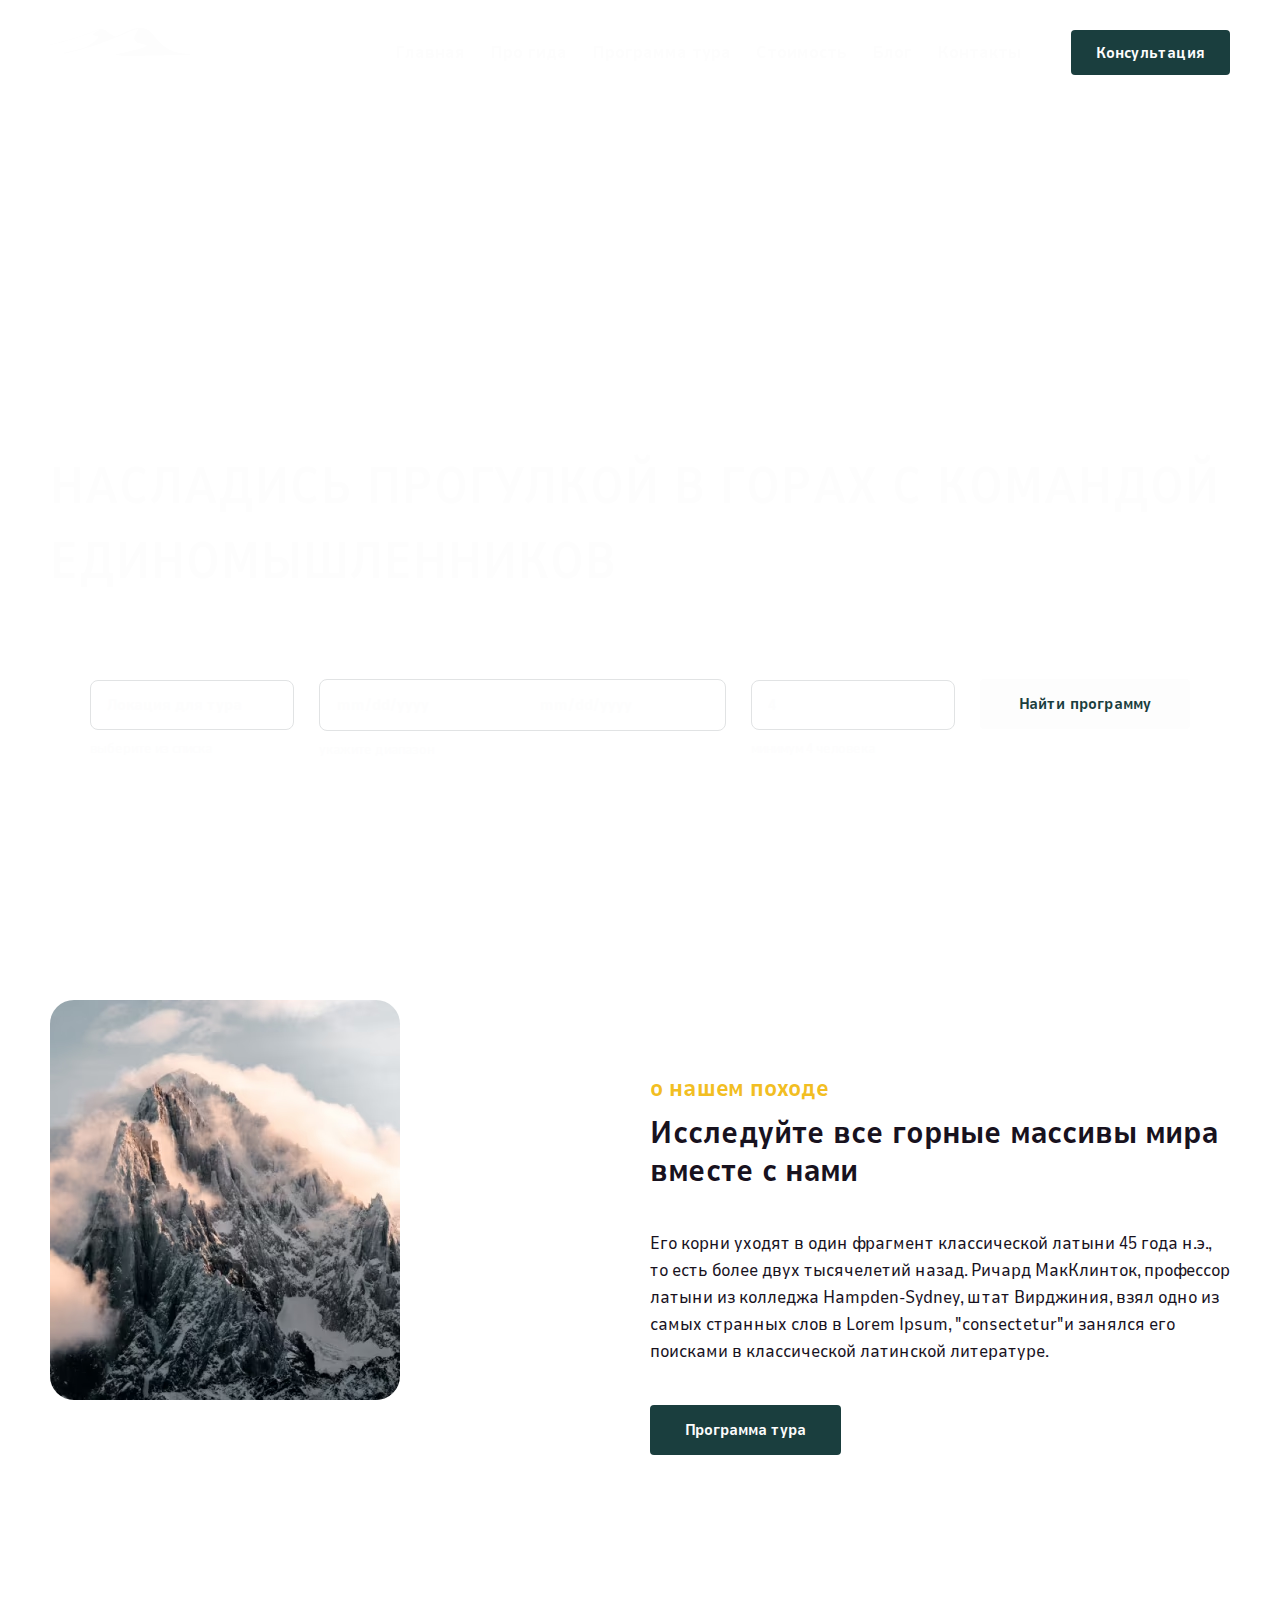
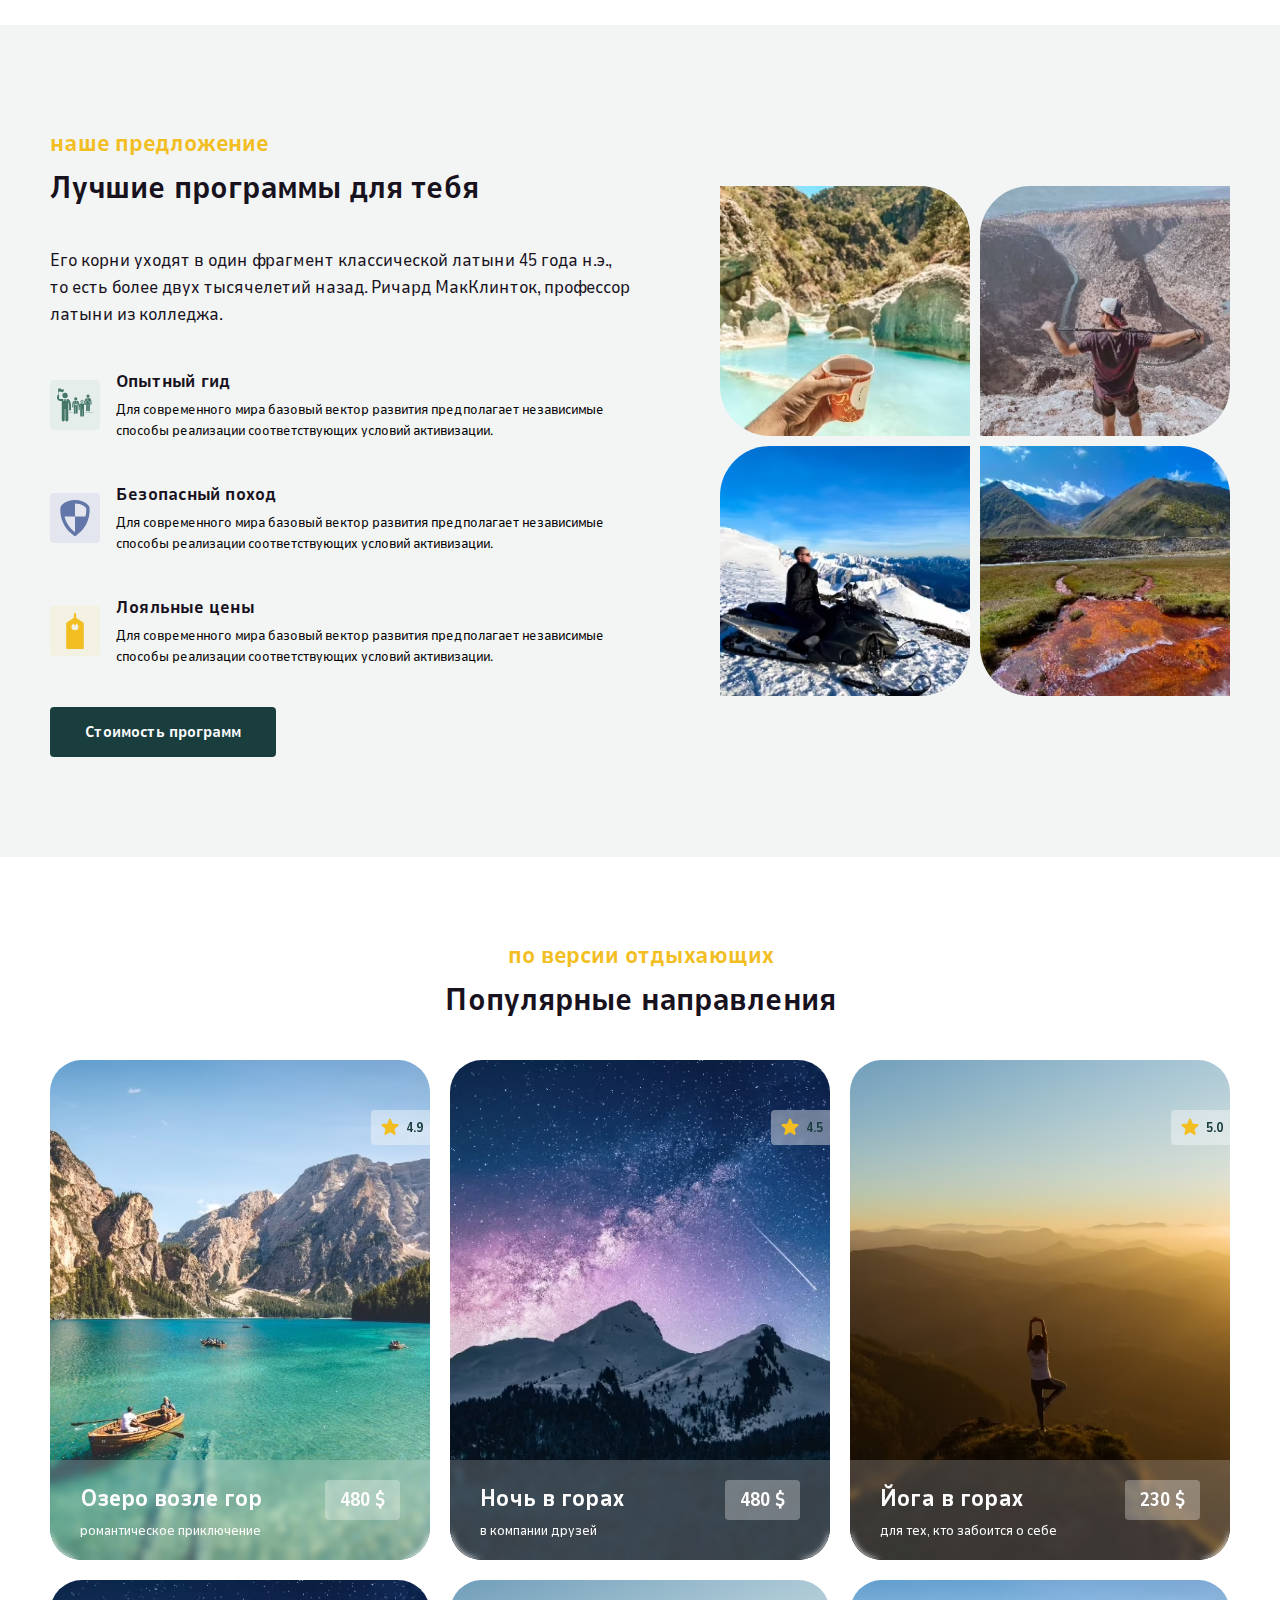
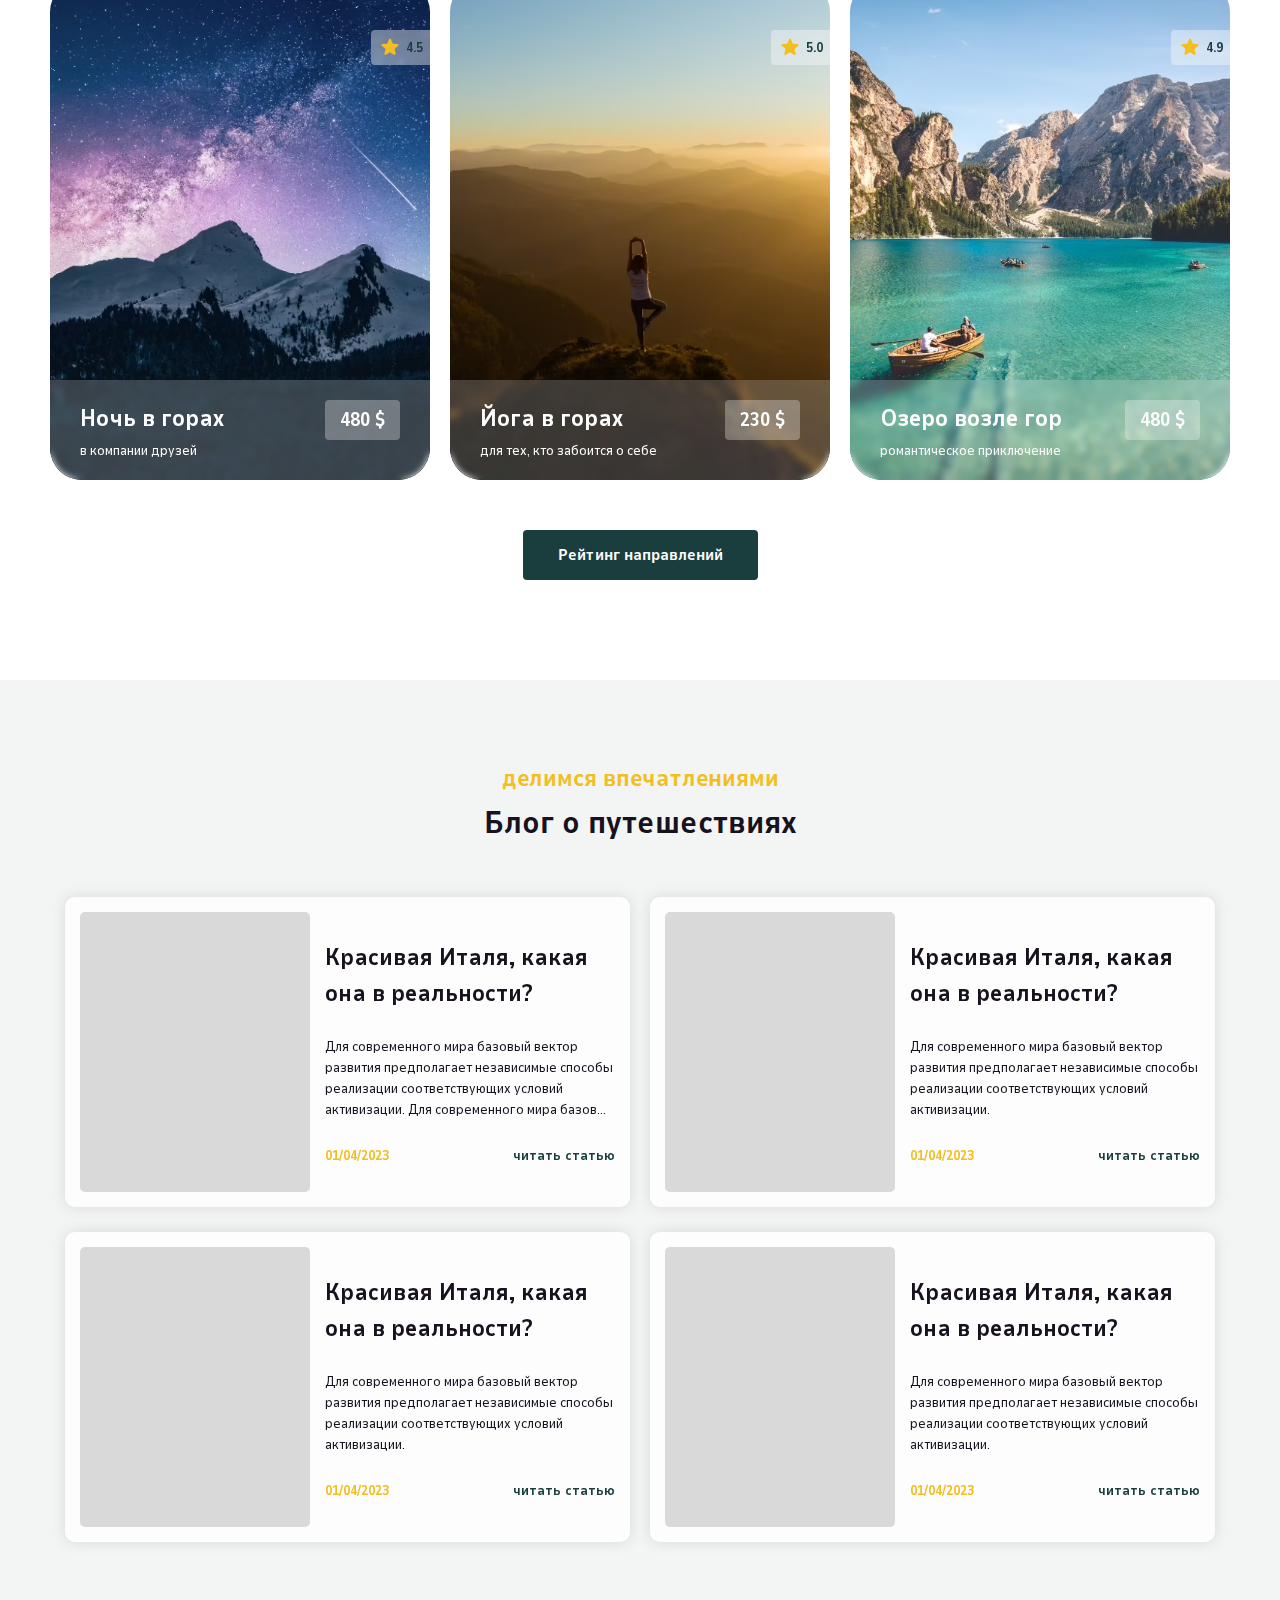
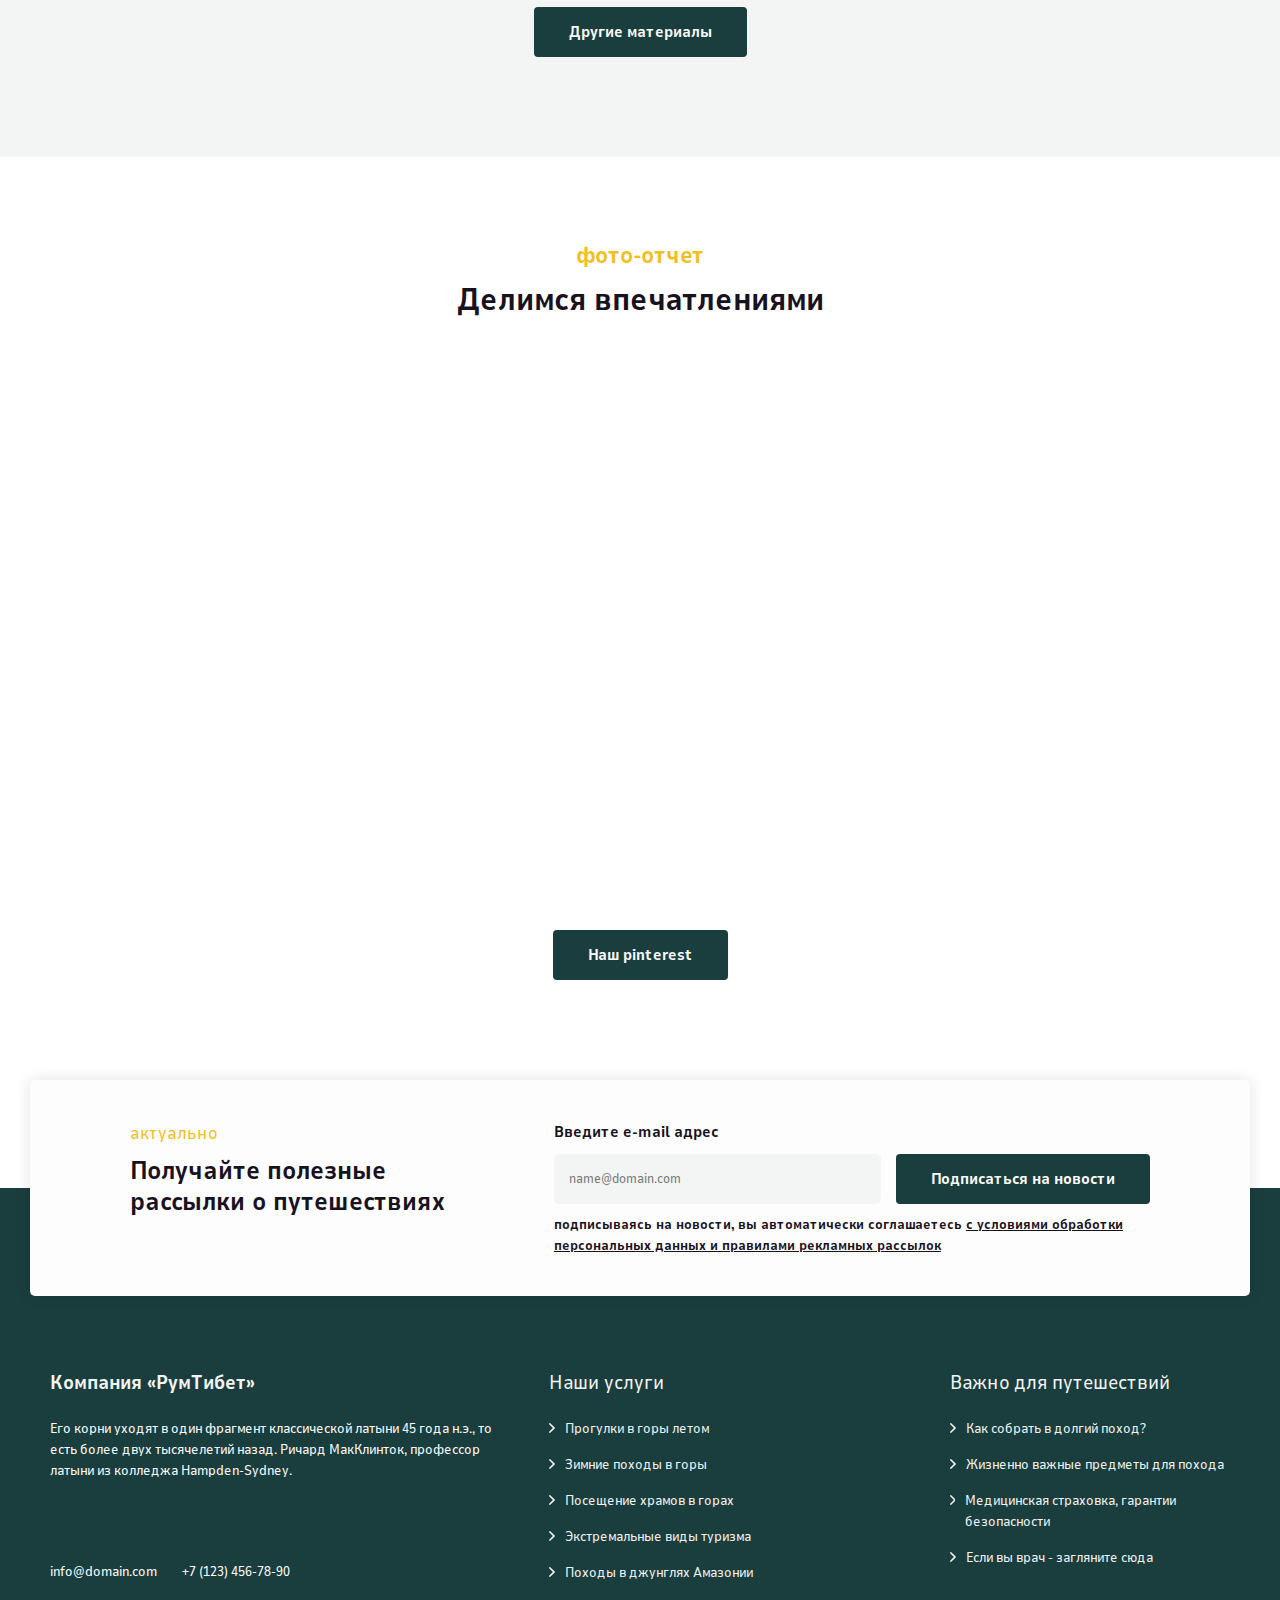
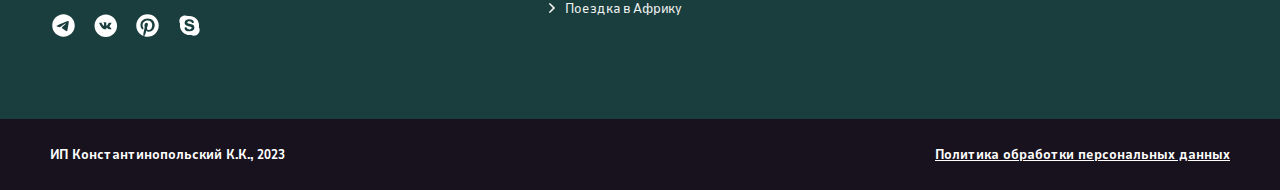
==== commit 1c1aebb2: "Add files via upload" ====
--- a/index.html
+++ b/index.html
@@ -1 +1,566 @@
-<!DOCTYPE html><html lang="ru"><head><meta charset="UTF-8"><meta http-equiv="X-UA-Compatible" content="IE=edge"><meta name="viewport" content="width=device-width,initial-scale=1"><link rel="shortcut icon" href="resources/favicon/favicon.ico"><link rel="apple-touch-icon" sizes="180x180" href="resources/favicon/apple-touch-icon.png"><link rel="icon" type="image/png" sizes="32x32" href="resources/favicon/favicon-32x32.png"><link rel="icon" type="image/png" sizes="16x16" href="resources/favicon/favicon-16x16.png"><link rel="stylesheet" href="css/choices.min.css"><link rel="stylesheet" href="css/swiper-bundle.min.css"><link rel="stylesheet" href="css/main.min.css"><title>Рум Тибет</title></head><body class="body"><div class="wrapper"><header class="header"><div class="header__container"><img src="img/svg/logo.svg" alt="Логотип Рум Тибет" class="header__logo" width="140" height="70"><nav class="header__menu menu"><ul class="menu__list"><li class="menu__item"><svg class="menu__ico" width="6" height="10" fill="currentColor" xmlns="http://www.w3.org/2000/svg"><path d="M5.715 4.61L1.265.16A.543.543 0 00.878 0a.543.543 0 00-.386.16L.164.487a.548.548 0 000 .774L3.9 4.998.16 8.739a.543.543 0 00-.16.387c0 .146.057.284.16.387l.327.327c.103.103.24.16.387.16a.543.543 0 00.387-.16l4.454-4.454a.544.544 0 00.16-.388.544.544 0 00-.16-.388z" fill="currentColor"/></svg> <a href="#top" class="menu__link">Главная</a></li><li class="menu__item"><svg class="menu__ico" width="6" height="10" fill="currentColor" xmlns="http://www.w3.org/2000/svg"><path d="M5.715 4.61L1.265.16A.543.543 0 00.878 0a.543.543 0 00-.386.16L.164.487a.548.548 0 000 .774L3.9 4.998.16 8.739a.543.543 0 00-.16.387c0 .146.057.284.16.387l.327.327c.103.103.24.16.387.16a.543.543 0 00.387-.16l4.454-4.454a.544.544 0 00.16-.388.544.544 0 00-.16-.388z" fill="currentColor"/></svg> <a href="#tour guide" class="menu__link">Про гида</a></li><li class="menu__item"><svg class="menu__ico" width="6" height="10" fill="currentColor" xmlns="http://www.w3.org/2000/svg"><path d="M5.715 4.61L1.265.16A.543.543 0 00.878 0a.543.543 0 00-.386.16L.164.487a.548.548 0 000 .774L3.9 4.998.16 8.739a.543.543 0 00-.16.387c0 .146.057.284.16.387l.327.327c.103.103.24.16.387.16a.543.543 0 00.387-.16l4.454-4.454a.544.544 0 00.16-.388.544.544 0 00-.16-.388z" fill="currentColor"/></svg> <a href="#rating" class="menu__link">Программа тура</a></li><li class="menu__item"><svg class="menu__ico" width="6" height="10" fill="currentColor" xmlns="http://www.w3.org/2000/svg"><path d="M5.715 4.61L1.265.16A.543.543 0 00.878 0a.543.543 0 00-.386.16L.164.487a.548.548 0 000 .774L3.9 4.998.16 8.739a.543.543 0 00-.16.387c0 .146.057.284.16.387l.327.327c.103.103.24.16.387.16a.543.543 0 00.387-.16l4.454-4.454a.544.544 0 00.16-.388.544.544 0 00-.16-.388z" fill="currentColor"/></svg> <a href="#rating" class="menu__link">Стоимость</a></li><li class="menu__item"><svg class="menu__ico" width="6" height="10" fill="currentColor" xmlns="http://www.w3.org/2000/svg"><path d="M5.715 4.61L1.265.16A.543.543 0 00.878 0a.543.543 0 00-.386.16L.164.487a.548.548 0 000 .774L3.9 4.998.16 8.739a.543.543 0 00-.16.387c0 .146.057.284.16.387l.327.327c.103.103.24.16.387.16a.543.543 0 00.387-.16l4.454-4.454a.544.544 0 00.16-.388.544.544 0 00-.16-.388z" fill="currentColor"/></svg> <a href="#blog" class="menu__link">Блог</a></li><li class="menu__item"><svg class="menu__ico" width="6" height="10" fill="currentColor" xmlns="http://www.w3.org/2000/svg"><path d="M5.715 4.61L1.265.16A.543.543 0 00.878 0a.543.543 0 00-.386.16L.164.487a.548.548 0 000 .774L3.9 4.998.16 8.739a.543.543 0 00-.16.387c0 .146.057.284.16.387l.327.327c.103.103.24.16.387.16a.543.543 0 00.387-.16l4.454-4.454a.544.544 0 00.16-.388.544.544 0 00-.16-.388z" fill="currentColor"/></svg> <a href="#contact" class="menu__link">Контакты</a></li></ul></nav><a href="#!" class="header__btn btn">Консультация</a> <button type="button" class="burger-btn" aria-label="open menu" aria-expanded="false"><span></span></button></div></header><main class="page"><section class="page__top top" id="top"><div class="top__container"><h1 class="top__title">Насладись прогулкой в горах с командой единомышленников</h1><form class="top__form" action="#" method="GET"><div class="top__wrap-form"><select class="top__item-form top__item-form--select" name="location" id="location" required><option class="top__option-form" value="">Локация для тура</option><option class="top__option-form" value="Brela Croatia">Брела Хорватия</option><option class="top__option-form" value="Pamukkale Turkey">Памуккале Турция</option><option class="top__option-form" value="Bora-Bora Spain">Бора-Бора Испания</option><option class="top__option-form" value="Majorca Spain">Майорка Испания</option></select> <label class="top__label-form" for="location">выберите из списка</label></div><div class="top__wrap-form"><div class="top__date-wrap-form"><input class="top__item-form top__item-form--data" type="date" id="start-date" name="start-date"> <input class="top__item-form top__item-form--data" type="date" id="end-date" name="end-date"></div><label class="top__label-form" for="start-date">укажите диапазон</label></div><div class="top__wrap-form top__wrap-form--number"><input class="top__item-form top__item-form--number" id="member" type="number" min="4" max="16" step="1" value="4" placeholder="Участники" name="members"> <span class="top__bth-number top__bth-number--top"></span><span class="top__bth-number top__bth-number--bottom"></span> <label class="top__label-form" for="member">минимум 4 человека</label></div><button type="submit" class="top__btn-form btn btn--big">Найти программу</button></form><a href="#!" class="top__btn-form top__btn-form--none btn btn--big">Найти программу</a></div></section><section class="page__hike hike"><div class="hike__container"><div class="hike__media"><picture class="hike__img"><source srcset="img/hike/01.avif" type="image/avif"><source srcset="img/hike/01.webp" type="image/webp"><img src="img/hike/01.jpg" alt="На фотографии изображен вершина скалы в снегу. Туча обволакивает скалу" width="350" height="400" loading="lazy"></picture><iframe class="hike__video" loading="lazy" width="350" height="400" src="https://www.youtube.com/embed/EvKueQnsdlw" title="YouTube video player" allow="accelerometer; autoplay; clipboard-write; encrypted-media; gyroscope; picture-in-picture; web-share" allowfullscreen></iframe></div><div class="hike__description"><h2 class="hike__titile title">о нашем походе</h2><h3 class="hike__subtitle subtitle">Исследуйте все горные массивы мира вместе с нами</h3><p class="hike__text text">Его корни уходят в один фрагмент классической латыни 45 года н.э., то есть более двух тысячелетий назад. Ричард МакКлинток, профессор латыни из колледжа Hampden-Sydney, штат Вирджиния, взял одно из самых странных слов в Lorem Ipsum, "consectetur"и занялся его поисками в классической латинской литературе.</p><a href="#!" class="hike__btn btn btn--big">Программа тура</a></div></div></section><section class="page__offer offer" id="tour guide"><div class="offer__container"><div class="offer__description"><h2 class="offer__title title">наше предложение</h2><h3 class="offer__subtitle subtitle">Лучшие программы для тебя</h3><p class="offer__text text">Его корни уходят в один фрагмент классической латыни 45 года н.э., то есть более двух тысячелетий назад. Ричард МакКлинток, профессор латыни из колледжа.</p><ul class="offer__list list-offer"><li class="list-offer__item-list list-offer__item-list--gid"><div><h3 class="list-offer__title">Опытный гид</h3><p class="list-offer__text">Для современного мира базовый вектор развития предполагает независимые способы реализации соответствующих условий активизации.</p></div></li><li class="list-offer__item-list list-offer__item-list--safe"><div><h3 class="list-offer__title">Безопасный поход</h3><p class="list-offer__text">Для современного мира базовый вектор развития предполагает независимые способы реализации соответствующих условий активизации.</p></div></li><li class="list-offer__item-list list-offer__item-list--price"><div><h3 class="list-offer__title">Лояльные цены</h3><p class="list-offer__text">Для современного мира базовый вектор развития предполагает независимые способы реализации соответствующих условий активизации.</p></div></li></ul><a href="#!" class="offer__btn btn btn--big">Стоимость программ</a></div><div class="offer__gallery"><picture class="offer__img offer__img--first"><source srcset="img/offer/01.avif" type="image/avif"><source srcset="img/offer/01.webp" type="image/webp"><img src="img/offer/01.jpg" alt="На фото изображена рука з картонным стаканчиком чая, на фоне бирюзовая вода скалы и горы" width="250" height="250" loading="lazy"></picture><picture class="offer__img offer__img--second"><source srcset="img/offer/02.avif" type="image/avif"><source srcset="img/offer/02.webp" type="image/webp"><img src="img/offer/02.jpg" alt="На фото изображен мужчина на вершине горы на фоне каньона. На дне каньона река" width="250" height="250" loading="lazy"></picture><picture class="offer__img offer__img--third"><source srcset="img/offer/03.avif" type="image/avif"><source srcset="img/offer/03.webp" type="image/webp"><img src="img/offer/03.jpg" alt="На фото изображен мужчина на снегоходе на фоне гор" width="250" height="250" loading="lazy"></picture><picture class="offer__img offer__img--four"><source srcset="img/offer/04.avif" type="image/avif"><source srcset="img/offer/04.webp" type="image/webp"><img src="img/offer/04.jpg" alt="На фото изображена река и горы" width="250" height="250" loading="lazy"></picture></div></div></section><section class="page__rating rating" id="rating"><div class="rating__container"><h2 class="rating__title title">по версии отдыхающих</h2><h3 class="rating__subtitle subtitle">Популярные направления</h3><div class="rating__wrap-swiper"><div class="swiper rating__swiper" data-mobile="false"><div class="swiper-wrapper rating__items"><article class="swiper-slide rating__item article-rating"><div class="rating__grade">4.9</div><picture class="article-rating__img"><source srcset="img/rating/01.avif" type="image/avif"><source srcset="img/rating/01.webp" type="image/webp"><img src="img/rating/01.jpeg" alt="На фото изображено озеро с прозрачной чистой водой в горах. По озеру плавают небольшие лодочки." width="380" height="500" loading="lazy"></picture><div class="article-rating__descriptin" tabindex="0"><h4 class="article-rating__title">Озеро возле гор</h4><div class="article-rating__text">романтическое приключение</div><div class="article-rating__price">480 $</div><p class="article-rating__text-active">Его корни уходят в один фрагмент классической латыни 45 года н.э., то есть более двух тысячелетий назад. Ричард МакКлинток, профессор латыни из колледжа Hampden-Sydney, штат Вирджиния, взял одно из самых странных слов в Lorem Ipsum, "consectetur"и занялся его поисками в классической латинской литературе.</p><a href="#!" class="article-rating__btn">Программа тура</a></div></article><article class="swiper-slide rating__item article-rating"><div class="rating__grade">4.5</div><picture class="article-rating__img"><source srcset="img/rating/02.avif" type="image/avif"><source srcset="img/rating/02.webp" type="image/webp"><img src="img/rating/02.jpeg" alt="На фото изображена вершина горы покрытая снегом, на фоне звездного неба." width="380" height="500" loading="lazy"></picture><div class="article-rating__descriptin" tabindex="0"><h4 class="article-rating__title">Ночь в горах</h4><div class="article-rating__text">в компании друзей</div><div class="article-rating__price">480 $</div><p class="article-rating__text-active">Его корни уходят в один фрагмент классической латыни 45 года н.э., то есть более двух тысячелетий назад. Ричард МакКлинток, профессор латыни из колледжа Hampden-Sydney, штат Вирджиния, взял одно из самых странных слов в Lorem Ipsum, "consectetur"и занялся его поисками в классической латинской литературе.</p><a href="#!" class="article-rating__btn">Программа тура</a></div></article><article class="swiper-slide rating__item article-rating"><div class="rating__grade">5.0</div><picture class="article-rating__img"><source srcset="img/rating/03.avif" type="image/avif"><source srcset="img/rating/03.webp" type="image/webp"><img src="img/rating/03.jpeg" alt="На фото изображено девушку на вершине горы. Девушка занимается йогой. Рассвет." width="380" height="500" loading="lazy"></picture><div class="article-rating__descriptin" tabindex="0"><h4 class="article-rating__title">Йога в горах</h4><div class="article-rating__text">для тех, кто забоится о себе</div><div class="article-rating__price">230 $</div><p class="article-rating__text-active">Его корни уходят в один фрагмент классической латыни 45 года н.э., то есть более двух тысячелетий назад. Ричард МакКлинток, профессор латыни из колледжа Hampden-Sydney, штат Вирджиния, взял одно из самых странных слов в Lorem Ipsum, "consectetur"и занялся его поисками в классической латинской литературе.</p><a href="#!" class="article-rating__btn">Программа тура</a></div></article><article class="swiper-slide rating__item article-rating"><div class="rating__grade">4.5</div><picture class="article-rating__img"><source srcset="img/rating/02.avif" type="image/avif"><source srcset="img/rating/02.webp" type="image/webp"><img src="img/rating/02.jpeg" alt="На фото изображена вершина горы покрытая снегом, на фоне звездного неба." width="380" height="500" loading="lazy"></picture><div class="article-rating__descriptin" tabindex="0"><h4 class="article-rating__title">Ночь в горах</h4><div class="article-rating__text">в компании друзей</div><div class="article-rating__price">480 $</div><p class="article-rating__text-active">Его корни уходят в один фрагмент классической латыни 45 года н.э., то есть более двух тысячелетий назад. Ричард МакКлинток, профессор латыни из колледжа Hampden-Sydney, штат Вирджиния, взял одно из самых странных слов в Lorem Ipsum, "consectetur"и занялся его поисками в классической латинской литературе.</p><a href="#!" class="article-rating__btn">Программа тура</a></div></article><article class="swiper-slide rating__item article-rating"><div class="rating__grade">5.0</div><picture class="article-rating__img"><source srcset="img/rating/03.avif" type="image/avif"><source srcset="img/rating/03.webp" type="image/webp"><img src="img/rating/03.jpeg" alt="На фото изображено девушку на вершине горы. Девушка занимается йогой. Рассвет." width="380" height="500" loading="lazy"></picture><div class="article-rating__descriptin" tabindex="0"><h4 class="article-rating__title">Йога в горах</h4><div class="article-rating__text">для тех, кто забоится о себе</div><div class="article-rating__price">230 $</div><p class="article-rating__text-active">Его корни уходят в один фрагмент классической латыни 45 года н.э., то есть более двух тысячелетий назад. Ричард МакКлинток, профессор латыни из колледжа Hampden-Sydney, штат Вирджиния, взял одно из самых странных слов в Lorem Ipsum, "consectetur"и занялся его поисками в классической латинской литературе.</p><a href="#!" class="article-rating__btn">Программа тура</a></div></article><article class="swiper-slide rating__item article-rating"><div class="rating__grade">4.9</div><picture class="article-rating__img"><source srcset="img/rating/01.avif" type="image/avif"><source srcset="img/rating/01.webp" type="image/webp"><img src="img/rating/01.jpeg" alt="На фото изображено озеро с прозрачной чистой водой в горах. По озеру плавают небольшие лодочки." width="380" height="500" loading="lazy"></picture><div class="article-rating__descriptin" tabindex="0"><h4 class="article-rating__title">Озеро возле гор</h4><div class="article-rating__text">романтическое приключение</div><div class="article-rating__price">480 $</div><p class="article-rating__text-active">Его корни уходят в один фрагмент классической латыни 45 года н.э., то есть более двух тысячелетий назад. Ричард МакКлинток, профессор латыни из колледжа Hampden-Sydney, штат Вирджиния, взял одно из самых странных слов в Lorem Ipsum, "consectetur"и занялся его поисками в классической латинской литературе.</p><a href="#!" class="article-rating__btn">Программа тура</a></div></article></div></div></div><a href="#!" class="rating__btn btn btn--big">Рейтинг направлений</a></div></section><section class="page__blog blog" id="blog"><div class="blog__container"><h2 class="blog__title title">делимся впечатлениями</h2><h3 class="blog__subtitle subtitle">Блог о путешествиях</h3><div><div class="swiper blog__swiper" data-mobile="false"><div class="swiper-wrapper blog__items"><article class="swiper-slide blog__item item-blog"><a href="#!" class="item-blog__card"><picture class="item-blog__img"><source srcset="img/blog/01.avif" type="image/avif"><source srcset="img/blog/01.webp" type="image/webp"><img src="img/blog/01.jpg" alt="На фото изображен город на вершине скалы." width="230" height="280" loading="lazy"></picture><div class="item-blog__text"><h4 class="item-blog__title">Красивая Италя, какая она в реальности?</h4><p class="item-blog__description">Для современного мира базовый вектор развития предполагает независимые способы реализации соответствующих условий активизации.</p><div class="item-blog__footer"><div class="item-blog__date">01/04/2023</div><div class="item-blog__link">читать статью</div></div></div></a></article><article class="swiper-slide blog__item item-blog"><a href="#!" class="item-blog__card"><picture class="item-blog__img"><source srcset="img/blog/02.avif" type="image/avif"><source srcset="img/blog/02.webp" type="image/webp"><img src="img/blog/02.jpg" alt="На фото изображен вид с иллюминатора самолета на облака и солнце которое за ними спряталось." width="230" height="280" loading="lazy"></picture><div class="item-blog__text"><h4 class="item-blog__title">Красивая Италя, какая она в реальности?</h4><p class="item-blog__description">Для современного мира базовый вектор развития предполагает независимые способы реализации соответствующих условий активизации.</p><div class="item-blog__footer"><div class="item-blog__date">01/04/2023</div><div class="item-blog__link">читать статью</div></div></div></a></article><article class="swiper-slide blog__item item-blog"><a href="#!" class="item-blog__card"><picture class="item-blog__img"><source srcset="img/blog/03.avif" type="image/avif"><source srcset="img/blog/03.webp" type="image/webp"><img src="img/blog/03.jpg" alt="На фото изображен человек идущий по узенькой улочке старого города." width="230" height="280" loading="lazy"></picture><div class="item-blog__text"><h4 class="item-blog__title">Красивая Италя, какая она в реальности?</h4><p class="item-blog__description">Для современного мира базовый вектор развития предполагает независимые способы реализации соответствующих условий активизации.</p><div class="item-blog__footer"><div class="item-blog__date">01/04/2023</div><div class="item-blog__link">читать статью</div></div></div></a></article><article class="swiper-slide blog__item item-blog"><a href="#!" class="item-blog__card"><picture class="item-blog__img"><source srcset="img/blog/04.avif" type="image/avif"><source srcset="img/blog/04.webp" type="image/webp"><img src="img/blog/04.jpg" alt="На фото изображен Тадж-Махал и фонтан перед ним." width="230" height="280" loading="lazy"></picture><div class="item-blog__text"><h4 class="item-blog__title">Красивая Италя, какая она в реальности?</h4><p class="item-blog__description">Для современного мира базовый вектор развития предполагает независимые способы реализации соответствующих условий активизации.</p><div class="item-blog__footer"><div class="item-blog__date">01/04/2023</div><div class="item-blog__link">читать статью</div></div></div></a></article></div></div></div><a href="#!" class="blog__btn btn btn--big">Другие материалы</a></div></section><section class="page__gallery gallery"><div class="gallery__container"><h2 class="gallery__title title">фото-отчет</h2><h3 class="gallery__subtitle subtitle">Делимся впечатлениями</h3><div class="gallery__swiper-wrap"><div class="gallery__swiper swiper"><div class="gallery__items swiper-wrapper"><picture class="gallery__item gallery__item--large swiper-slide" data-path="photo-01"><source srcset="img/gallery/01.avif" type="image/avif"><source srcset="img/gallery/01.webp" type="image/webp"><img src="img/gallery/01.jpg" alt="На фото изображены мужчина который фотографирует девушку, на фоне скалы. В небе летит много воздушных шаров (летательный аппарат)." width="580" height="250" loading="lazy"></picture><picture class="gallery__item swiper-slide" data-path="photo-02"><source srcset="img/gallery/02.avif" type="image/avif"><source srcset="img/gallery/02.webp" type="image/webp"><img src="img/gallery/02.jpg" alt="На фото изображены развёрнутая карта, фотоаппарат, карандаш, разные гиды для путешественников." width="280" height="250" loading="lazy"></picture><picture class="gallery__item swiper-slide" data-path="photo-03"><source srcset="img/gallery/03.avif" type="image/avif"><source srcset="img/gallery/03.webp" type="image/webp"><img src="img/gallery/03.jpg" alt="На фото изображена Бурдж Аль Араб – отель Парус в Дубае. С высоты птичьего полета." width="280" height="250" loading="lazy"></picture><picture class="gallery__item swiper-slide" data-path="photo-04"><source srcset="img/gallery/04.avif" type="image/avif"><source srcset="img/gallery/04.webp" type="image/webp"><img src="img/gallery/04.jpg" alt="Фото сверху. На фото изображен пляж с писком и пальмами. Возле берега стоят небольшие лодочки." width="280" height="250" loading="lazy"></picture><picture class="gallery__item gallery__item--large swiper-slide" data-path="photo-05"><source srcset="img/gallery/05.avif" type="image/avif"><source srcset="img/gallery/05.webp" type="image/webp"><img src="img/gallery/05.jpg" alt="На фото изображена девушка стоящая к нам спиной. Девушка смотрит на каньон, по дну которого протекает река." width="580" height="250" loading="lazy"></picture><picture class="gallery__item swiper-slide" data-path="photo-06"><source srcset="img/gallery/06.avif" type="image/avif"><source srcset="img/gallery/06.webp" type="image/webp"><img src="img/gallery/06.jpg" alt="На старом фото изображена развернутая карта, фотоаппарат, очки, дневник, снимки." width="280" height="250" loading="lazy"></picture></div></div></div><div class="modals"><div class="modals__overlay"><picture class="modals__item" data-target="photo-01"><source srcset="img/gallery/01.avif" type="image/avif"><source srcset="img/gallery/01.webp" type="image/webp"><img src="img/gallery/01.jpg" alt="На фото изображены мужчина который фотографирует девушку, на фоне скалы. В небе летит много воздушных шаров (летательный аппарат)." width="580" height="250" loading="lazy"></picture><picture class="modals__item" data-target="photo-02"><source srcset="img/gallery/02.avif" type="image/avif"><source srcset="img/gallery/02.webp" type="image/webp"><img src="img/gallery/02.jpg" alt="На фото изображены развёрнутая карта, фотоаппарат, карандаш, разные гиды для путешественников." width="280" height="250" loading="lazy"></picture><picture class="modals__item" data-target="photo-03"><source srcset="img/gallery/03.avif" type="image/avif"><source srcset="img/gallery/03.webp" type="image/webp"><img src="img/gallery/03.jpg" alt="На фото изображена Бурдж Аль Араб – отель Парус в Дубае. С высоты птичьего полета." width="280" height="250" loading="lazy"></picture><picture class="modals__item" data-target="photo-04"><source srcset="img/gallery/04.avif" type="image/avif"><source srcset="img/gallery/04.webp" type="image/webp"><img src="img/gallery/04.jpg" alt="Фото сверху. На фото изображен пляж с писком и пальмами. Возле берега стоят небольшие лодочки." width="280" height="250" loading="lazy"></picture><picture class="modals__item" data-target="photo-05"><source srcset="img/gallery/05.avif" type="image/avif"><source srcset="img/gallery/05.webp" type="image/webp"><img src="img/gallery/05.jpg" alt="На фото изображена девушка стоящая к нам спиной. Девушка смотрит на каньон, по дну которого протекает река." width="580" height="250" loading="lazy"></picture><picture class="modals__item" data-target="photo-06"><source srcset="img/gallery/06.avif" type="image/avif"><source srcset="img/gallery/06.webp" type="image/webp"><img src="img/gallery/06.jpg" alt="На старом фото изображена развернутая карта, фотоаппарат, очки, дневник, снимки." width="280" height="250" loading="lazy"></picture></div></div><a href="#!" class="gallery__btn btn btn--big">Наш pinterest</a></div></section><section class="page__subscription subscription" id="subscrition"><div class="subscription__container"><header class="subscription__header"><h2 class="subscription__title title">актуально</h2><h3 class="subscription__subtitle subtitle">Получайте полезные рассылки о путешествиях</h3></header><div class="subscription__body"><form class="subscription__form" action="#" method="post"><div class="subscription__blok-form"><label class="subscription__label" for="email">Введите e-mail адрес</label> <input class="subscription__input" id="email" name="email" type="email" placeholder="name@domain.com"></div><button class="subscription__btn btn btn--big">Подписаться на новости</button></form><p class="subscription__text">подписываясь на новости, вы автоматически соглашаетесь <a href="#!" class="subscription__link">с условиями обработки персональных данных и правилами рекламных рассылок</a></p></div></div></section></main><footer class="footer" id="contact"><div class="footer__container"><section class="footer__header"><div class="footer__top"><h2 class="footer__title">Компания «РумТибет»</h2><p class="footer__text">Его корни уходят в один фрагмент классической латыни 45 года н.э., то есть более двух тысячелетий назад. Ричард МакКлинток, профессор латыни из колледжа Hampden-Sydney.</p></div><div class="footer__contact"><a class="footer__link-contact" href="mailto:info@domain.com">info@domain.com</a> <a class="footer__link-contact" href="tel:+71234567890">+7 (123) 456-78-90</a></div><div class="footer__social"><a class="footer__svg" href="#!"><svg width="27" height="27" viewBox="0 0 32 32" fill="currentColor" xmlns="http://www.w3.org/2000/svg"><path d="M16 2.66675C8.63999 2.66675 2.66666 8.64008 2.66666 16.0001C2.66666 23.3601 8.63999 29.3334 16 29.3334C23.36 29.3334 29.3333 23.3601 29.3333 16.0001C29.3333 8.64008 23.36 2.66675 16 2.66675ZM22.1867 11.7334C21.9867 13.8401 21.12 18.9601 20.68 21.3201C20.4933 22.3201 20.12 22.6534 19.7733 22.6934C19 22.7601 18.4133 22.1868 17.6667 21.6934C16.4933 20.9201 15.8267 20.4401 14.6933 19.6934C13.3733 18.8268 14.2267 18.3468 14.9867 17.5734C15.1867 17.3734 18.6 14.2668 18.6667 13.9867C18.6759 13.9443 18.6747 13.9003 18.6631 13.8585C18.6515 13.8167 18.6298 13.7783 18.6 13.7468C18.52 13.6801 18.4133 13.7067 18.32 13.7201C18.2 13.7467 16.3333 14.9868 12.6933 17.4401C12.16 17.8001 11.68 17.9868 11.2533 17.9734C10.7733 17.9601 9.86666 17.7068 9.18666 17.4801C8.34666 17.2134 7.69332 17.0668 7.74666 16.6001C7.77332 16.3601 8.10666 16.1201 8.73332 15.8668C12.6267 14.1734 15.2133 13.0534 16.5067 12.5201C20.2133 10.9734 20.9733 10.7067 21.48 10.7067C21.5867 10.7067 21.84 10.7334 22 10.8667C22.1333 10.9734 22.1733 11.1201 22.1867 11.2268C22.1733 11.3068 22.2 11.5468 22.1867 11.7334Z" fill="currentColor"/></svg> </a><a class="footer__svg" href="#!"><svg width="27" height="27" viewBox="0 0 32 32" fill="currentColor" xmlns="http://www.w3.org/2000/svg"><path d="M16.36 2.99976C8.98138 2.99976 3 8.98114 3 16.3598C3 23.7384 8.98138 29.7198 16.36 29.7198C23.7386 29.7198 29.72 23.7384 29.72 16.3598C29.72 8.98114 23.7386 2.99976 16.36 2.99976ZM21.498 18.0729C21.498 18.0729 22.6796 19.2391 22.9704 19.7805C22.9788 19.7916 22.9829 19.8027 22.9857 19.8083C23.104 20.0073 23.1318 20.1618 23.0734 20.2773C22.976 20.4693 22.642 20.564 22.5279 20.5723H20.4404C20.2956 20.5723 19.9922 20.5348 19.6248 20.2815C19.3423 20.0839 19.064 19.7596 18.7926 19.4437C18.3877 18.9733 18.037 18.5669 17.6835 18.5669C17.6386 18.5669 17.594 18.5739 17.5513 18.5878C17.2841 18.6741 16.9417 19.0554 16.9417 20.0713C16.9417 20.3886 16.6912 20.5709 16.5145 20.5709H15.5584C15.2327 20.5709 13.5363 20.4568 12.0333 18.8717C10.1935 16.9303 8.53744 13.0365 8.52352 13.0003C8.41915 12.7484 8.63486 12.6134 8.87005 12.6134H10.9784C11.2595 12.6134 11.3514 12.7846 11.4154 12.9363C11.4906 13.113 11.7661 13.8158 12.2184 14.6063C12.9518 15.8949 13.4013 16.4182 13.7618 16.4182C13.8293 16.4174 13.8957 16.4002 13.9552 16.3681C14.4256 16.1065 14.3379 14.4295 14.317 14.0816C14.317 14.0162 14.3156 13.3315 14.0749 13.0031C13.9023 12.7651 13.6087 12.6746 13.4305 12.6412C13.5026 12.5417 13.5976 12.4611 13.7075 12.406C14.0303 12.2446 14.6121 12.2209 15.1896 12.2209H15.5111C16.1373 12.2293 16.2988 12.2696 16.5256 12.3267C16.9849 12.4366 16.9946 12.7331 16.9542 13.7476C16.9417 14.0357 16.9292 14.3613 16.9292 14.7454C16.9292 14.8289 16.925 14.918 16.925 15.0126C16.9111 15.5289 16.8944 16.1148 17.259 16.3556C17.3066 16.3854 17.3615 16.4013 17.4177 16.4015C17.5443 16.4015 17.9256 16.4015 18.9582 14.6299C19.2767 14.0597 19.5534 13.4671 19.7863 12.8569C19.8072 12.8207 19.8684 12.7094 19.9408 12.6663C19.9942 12.639 20.0534 12.6252 20.1133 12.6259H22.5919C22.8619 12.6259 23.047 12.6663 23.0817 12.7706C23.143 12.9363 23.0706 13.4414 21.9392 14.9737L21.434 15.6403C20.4084 16.9846 20.4084 17.0528 21.498 18.0729Z" fill="currentColor"/></svg> </a><a class="footer__svg" href="#!"><svg width="27" height="27" viewBox="0 0 32 32" fill="currentColor" xmlns="http://www.w3.org/2000/svg"><path d="M12.0533 28.7201C13.3333 29.1068 14.6267 29.3334 16 29.3334C19.5362 29.3334 22.9276 27.9287 25.4281 25.4282C27.9286 22.9277 29.3333 19.5363 29.3333 16.0001C29.3333 14.2491 28.9885 12.5153 28.3184 10.8976C27.6483 9.27996 26.6662 7.81011 25.4281 6.57199C24.19 5.33388 22.7201 4.35175 21.1025 3.68169C19.4848 3.01163 17.751 2.66675 16 2.66675C14.249 2.66675 12.5152 3.01163 10.8976 3.68169C9.27989 4.35175 7.81003 5.33388 6.57192 6.57199C4.07143 9.07248 2.66667 12.4639 2.66667 16.0001C2.66667 21.6668 6.22667 26.5334 11.2533 28.4534C11.1333 27.4134 11.0133 25.6934 11.2533 24.5068L12.7867 17.9201C12.7867 17.9201 12.4 17.1468 12.4 15.9201C12.4 14.0801 13.5467 12.7067 14.8533 12.7067C16 12.7067 16.5333 13.5468 16.5333 14.6268C16.5333 15.7734 15.7733 17.4134 15.3867 18.9868C15.16 20.2934 16.08 21.4401 17.4133 21.4401C19.7867 21.4401 21.6267 18.9068 21.6267 15.3334C21.6267 12.1334 19.3333 9.94675 16.04 9.94675C12.28 9.94675 10.0667 12.7468 10.0667 15.6934C10.0667 16.8401 10.44 18.0001 11.0533 18.7601C11.1733 18.8401 11.1733 18.9468 11.1333 19.1468L10.7467 20.6001C10.7467 20.8268 10.6 20.9068 10.3733 20.7468C8.66667 20.0001 7.68001 17.5734 7.68001 15.6134C7.68001 11.4001 10.6667 7.57342 16.4267 7.57342C21.0133 7.57342 24.5867 10.8667 24.5867 15.2401C24.5867 19.8268 21.7467 23.5068 17.68 23.5068C16.3867 23.5068 15.12 22.8134 14.6667 22.0001L13.7733 25.1601C13.4667 26.3068 12.6267 27.8401 12.0533 28.7601V28.7201Z" fill="currentColor"/></svg> </a><a class="footer__svg" href="#!"><svg width="27" height="27" viewBox="0 0 32 32" fill="currentColor" xmlns="http://www.w3.org/2000/svg"><path d="M24 8C26.76 10.72 27.8 14.52 27.1467 18.0667C27.6933 19.0267 28 20.1467 28 21.3333C28 23.1014 27.2976 24.7971 26.0474 26.0474C24.7971 27.2976 23.1014 28 21.3333 28C20.1467 28 19.0267 27.6933 18.0667 27.1467C14.52 27.8 10.72 26.76 8 24C5.24 21.28 4.2 17.48 4.85333 13.9333C4.30667 12.9733 4 11.8533 4 10.6667C4 8.89856 4.70238 7.20286 5.95262 5.95262C7.20286 4.70238 8.89856 4 10.6667 4C11.8533 4 12.9733 4.30667 13.9333 4.85333C17.48 4.2 21.28 5.24 24 8ZM16.0533 22.88C19.88 22.88 21.7867 21.04 21.7867 18.56C21.7867 16.9733 21.04 15.28 18.1467 14.6267L15.4933 14.04C14.48 13.8133 13.3333 13.5067 13.3333 12.56C13.3333 11.6 14.1333 10.9333 15.6 10.9333C18.5733 10.9333 18.2933 12.9733 19.7733 12.9733C20.5467 12.9733 21.2133 12.52 21.2133 11.7333C21.2133 9.90667 18.2933 8.53333 15.8133 8.53333C13.1333 8.53333 10.2667 9.68 10.2667 12.72C10.2667 14.1867 10.7867 15.7467 13.6667 16.4667L17.2533 17.3733C18.3333 17.64 18.6 18.24 18.6 18.8C18.6 19.7067 17.6933 20.6 16.0533 20.6C12.84 20.6 13.28 18.1333 11.56 18.1333C10.7867 18.1333 10.2267 18.6667 10.2267 19.4267C10.2267 20.9067 12 22.88 16.0533 22.88Z" fill="currentColor"/></svg></a></div></section><nav class="footer__menu"><ul class="footer__list"><li class="footer__item-title footer__title">Наши услуги</li><li class="footer__item"><svg class="footer__svg-item" width="6" height="10" fill="currentColor" xmlns="http://www.w3.org/2000/svg"><path d="M5.715 4.61L1.265.16A.543.543 0 00.878 0a.543.543 0 00-.386.16L.164.487a.548.548 0 000 .774L3.9 4.998.16 8.739a.543.543 0 00-.16.387c0 .146.057.284.16.387l.327.327c.103.103.24.16.387.16a.543.543 0 00.387-.16l4.454-4.454a.544.544 0 00.16-.388.544.544 0 00-.16-.388z" fill="currentColor"/></svg> <a href="#!" class="footer__link">Прогулки в горы летом</a></li><li class="footer__item"><svg class="footer__svg-item" width="6" height="10" fill="currentColor" xmlns="http://www.w3.org/2000/svg"><path d="M5.715 4.61L1.265.16A.543.543 0 00.878 0a.543.543 0 00-.386.16L.164.487a.548.548 0 000 .774L3.9 4.998.16 8.739a.543.543 0 00-.16.387c0 .146.057.284.16.387l.327.327c.103.103.24.16.387.16a.543.543 0 00.387-.16l4.454-4.454a.544.544 0 00.16-.388.544.544 0 00-.16-.388z" fill="currentColor"/></svg> <a href="#!" class="footer__link">Зимние походы в горы</a></li><li class="footer__item"><svg class="footer__svg-item" width="6" height="10" fill="currentColor" xmlns="http://www.w3.org/2000/svg"><path d="M5.715 4.61L1.265.16A.543.543 0 00.878 0a.543.543 0 00-.386.16L.164.487a.548.548 0 000 .774L3.9 4.998.16 8.739a.543.543 0 00-.16.387c0 .146.057.284.16.387l.327.327c.103.103.24.16.387.16a.543.543 0 00.387-.16l4.454-4.454a.544.544 0 00.16-.388.544.544 0 00-.16-.388z" fill="currentColor"/></svg> <a href="#!" class="footer__link">Посещение храмов в горах</a></li><li class="footer__item"><svg class="footer__svg-item" width="6" height="10" fill="currentColor" xmlns="http://www.w3.org/2000/svg"><path d="M5.715 4.61L1.265.16A.543.543 0 00.878 0a.543.543 0 00-.386.16L.164.487a.548.548 0 000 .774L3.9 4.998.16 8.739a.543.543 0 00-.16.387c0 .146.057.284.16.387l.327.327c.103.103.24.16.387.16a.543.543 0 00.387-.16l4.454-4.454a.544.544 0 00.16-.388.544.544 0 00-.16-.388z" fill="currentColor"/></svg> <a href="#!" class="footer__link">Экстремальные виды туризма</a></li><li class="footer__item"><svg class="footer__svg-item" width="6" height="10" fill="currentColor" xmlns="http://www.w3.org/2000/svg"><path d="M5.715 4.61L1.265.16A.543.543 0 00.878 0a.543.543 0 00-.386.16L.164.487a.548.548 0 000 .774L3.9 4.998.16 8.739a.543.543 0 00-.16.387c0 .146.057.284.16.387l.327.327c.103.103.24.16.387.16a.543.543 0 00.387-.16l4.454-4.454a.544.544 0 00.16-.388.544.544 0 00-.16-.388z" fill="currentColor"/></svg> <a href="#!" class="footer__link">Походы в джунглях Амазонии</a></li><li class="footer__item"><svg class="footer__svg-item" width="6" height="10" fill="currentColor" xmlns="http://www.w3.org/2000/svg"><path d="M5.715 4.61L1.265.16A.543.543 0 00.878 0a.543.543 0 00-.386.16L.164.487a.548.548 0 000 .774L3.9 4.998.16 8.739a.543.543 0 00-.16.387c0 .146.057.284.16.387l.327.327c.103.103.24.16.387.16a.543.543 0 00.387-.16l4.454-4.454a.544.544 0 00.16-.388.544.544 0 00-.16-.388z" fill="currentColor"/></svg> <a href="#!" class="footer__link">Поездка в Африку</a></li></ul><ul class="footer__list"><li class="footer__item-title footer__title">Важно для путешествий</li><li class="footer__item"><svg class="footer__svg-item" width="6" height="10" fill="currentColor" xmlns="http://www.w3.org/2000/svg"><path d="M5.715 4.61L1.265.16A.543.543 0 00.878 0a.543.543 0 00-.386.16L.164.487a.548.548 0 000 .774L3.9 4.998.16 8.739a.543.543 0 00-.16.387c0 .146.057.284.16.387l.327.327c.103.103.24.16.387.16a.543.543 0 00.387-.16l4.454-4.454a.544.544 0 00.16-.388.544.544 0 00-.16-.388z" fill="currentColor"/></svg> <a href="#!" class="footer__link">Как собрать в долгий поход?</a></li><li class="footer__item"><svg class="footer__svg-item" width="6" height="10" fill="currentColor" xmlns="http://www.w3.org/2000/svg"><path d="M5.715 4.61L1.265.16A.543.543 0 00.878 0a.543.543 0 00-.386.16L.164.487a.548.548 0 000 .774L3.9 4.998.16 8.739a.543.543 0 00-.16.387c0 .146.057.284.16.387l.327.327c.103.103.24.16.387.16a.543.543 0 00.387-.16l4.454-4.454a.544.544 0 00.16-.388.544.544 0 00-.16-.388z" fill="currentColor"/></svg> <a href="#!" class="footer__link">Жизненно важные предметы для похода</a></li><li class="footer__item"><svg class="footer__svg-item" width="6" height="10" fill="currentColor" xmlns="http://www.w3.org/2000/svg"><path d="M5.715 4.61L1.265.16A.543.543 0 00.878 0a.543.543 0 00-.386.16L.164.487a.548.548 0 000 .774L3.9 4.998.16 8.739a.543.543 0 00-.16.387c0 .146.057.284.16.387l.327.327c.103.103.24.16.387.16a.543.543 0 00.387-.16l4.454-4.454a.544.544 0 00.16-.388.544.544 0 00-.16-.388z" fill="currentColor"/></svg> <a href="#!" class="footer__link">Медицинская страховка, гарантии безопасности</a></li><li class="footer__item"><svg class="footer__svg-item" width="6" height="10" fill="currentColor" xmlns="http://www.w3.org/2000/svg"><path d="M5.715 4.61L1.265.16A.543.543 0 00.878 0a.543.543 0 00-.386.16L.164.487a.548.548 0 000 .774L3.9 4.998.16 8.739a.543.543 0 00-.16.387c0 .146.057.284.16.387l.327.327c.103.103.24.16.387.16a.543.543 0 00.387-.16l4.454-4.454a.544.544 0 00.16-.388.544.544 0 00-.16-.388z" fill="currentColor"/></svg> <a href="#!" class="footer__link">Если вы врач - загляните сюда</a></li></ul></nav></div><div class="footer__bottom"><div class="footer__container-bottom"><div class="footer__name">ИП Константинопольский К.К., 2023</div><a href="#!" class="footer__cc">Политика обработки персональных данных</a></div></div></footer></div><script src="scripts/choices.min.js"></script><script src="scripts/swiper-bundle.min.js"></script><script src="scripts/main.min.js"></script></body></html>+<!DOCTYPE html>
+<html lang="ru">
+<head>
+	<meta charset="UTF-8">
+	<meta http-equiv="X-UA-Compatible" content="IE=edge">
+	<meta name="viewport" content="width=device-width, initial-scale=1.0">
+	<link rel="shortcut icon" href="resources/favicon/favicon.ico">
+	<link rel="apple-touch-icon" sizes="180x180" href="resources/favicon/apple-touch-icon.png">
+	<link rel="icon" type="image/png" sizes="32x32" href="resources/favicon/favicon-32x32.png">
+	<link rel="icon" type="image/png" sizes="16x16" href="resources/favicon/favicon-16x16.png">
+	<link rel="stylesheet" href="css/choices.min.css">
+	<link rel="stylesheet" href="css/swiper-bundle.min.css">
+	<link rel="stylesheet" href="css/main.min.css">
+	<title>Рум Тибет</title>
+</head>
+<body class="body">
+	<div class="wrapper"> <header class="header">
+	<div class="header__container">
+		<img src="img/svg/logo.svg" alt="Логотип Рум Тибет" class="header__logo" width="140" height="70">
+		<nav class="header__menu menu">
+			<ul class="menu__list">
+				<li class="menu__item ">
+					<svg class="menu__ico" width="6" height="10" fill="currentColor" xmlns="http://www.w3.org/2000/svg">
+						<path d="M5.715 4.61L1.265.16A.543.543 0 00.878 0a.543.543 0 00-.386.16L.164.487a.548.548 0 000 .774L3.9 4.998.16 8.739a.543.543 0 00-.16.387c0 .146.057.284.16.387l.327.327c.103.103.24.16.387.16a.543.543 0 00.387-.16l4.454-4.454a.544.544 0 00.16-.388.544.544 0 00-.16-.388z" fill="currentColor" />
+					</svg>
+					<a href="#top" class="menu__link">Главная</a>
+				</li>
+				<li class="menu__item">
+					<svg class="menu__ico" width="6" height="10" fill="currentColor" xmlns="http://www.w3.org/2000/svg">
+						<path d="M5.715 4.61L1.265.16A.543.543 0 00.878 0a.543.543 0 00-.386.16L.164.487a.548.548 0 000 .774L3.9 4.998.16 8.739a.543.543 0 00-.16.387c0 .146.057.284.16.387l.327.327c.103.103.24.16.387.16a.543.543 0 00.387-.16l4.454-4.454a.544.544 0 00.16-.388.544.544 0 00-.16-.388z" fill="currentColor" />
+					</svg>
+					<a href="#tour guide" class="menu__link">Про гида</a>
+				</li>
+				<li class="menu__item">
+					<svg class="menu__ico" width="6" height="10" fill="currentColor" xmlns="http://www.w3.org/2000/svg">
+						<path d="M5.715 4.61L1.265.16A.543.543 0 00.878 0a.543.543 0 00-.386.16L.164.487a.548.548 0 000 .774L3.9 4.998.16 8.739a.543.543 0 00-.16.387c0 .146.057.284.16.387l.327.327c.103.103.24.16.387.16a.543.543 0 00.387-.16l4.454-4.454a.544.544 0 00.16-.388.544.544 0 00-.16-.388z" fill="currentColor" />
+					</svg>
+					<a href="#rating" class="menu__link">Программа тура</a>
+				</li>
+				<li class="menu__item">
+					<svg class="menu__ico" width="6" height="10" fill="currentColor" xmlns="http://www.w3.org/2000/svg">
+						<path d="M5.715 4.61L1.265.16A.543.543 0 00.878 0a.543.543 0 00-.386.16L.164.487a.548.548 0 000 .774L3.9 4.998.16 8.739a.543.543 0 00-.16.387c0 .146.057.284.16.387l.327.327c.103.103.24.16.387.16a.543.543 0 00.387-.16l4.454-4.454a.544.544 0 00.16-.388.544.544 0 00-.16-.388z" fill="currentColor" />
+					</svg>
+					<a href="#rating" class="menu__link">Стоимость</a>
+				</li>
+				<li class="menu__item">
+					<svg class="menu__ico" width="6" height="10" fill="currentColor" xmlns="http://www.w3.org/2000/svg">
+						<path d="M5.715 4.61L1.265.16A.543.543 0 00.878 0a.543.543 0 00-.386.16L.164.487a.548.548 0 000 .774L3.9 4.998.16 8.739a.543.543 0 00-.16.387c0 .146.057.284.16.387l.327.327c.103.103.24.16.387.16a.543.543 0 00.387-.16l4.454-4.454a.544.544 0 00.16-.388.544.544 0 00-.16-.388z" fill="currentColor" />
+					</svg>
+					<a href="#blog" class="menu__link">Блог</a>
+				</li>
+				<li class="menu__item">
+					<svg class="menu__ico" width="6" height="10" fill="currentColor" xmlns="http://www.w3.org/2000/svg">
+						<path d="M5.715 4.61L1.265.16A.543.543 0 00.878 0a.543.543 0 00-.386.16L.164.487a.548.548 0 000 .774L3.9 4.998.16 8.739a.543.543 0 00-.16.387c0 .146.057.284.16.387l.327.327c.103.103.24.16.387.16a.543.543 0 00.387-.16l4.454-4.454a.544.544 0 00.16-.388.544.544 0 00-.16-.388z" fill="currentColor" />
+					</svg>
+					<a href="#contact" class="menu__link">Контакты</a>
+				</li>
+			</ul>
+		</nav>
+		<a href="#!" class="header__btn btn">Консультация</a>
+		<button type="button" class="burger-btn" aria-label="open menu" aria-expanded="false"><span></span></button>
+	</div>
+</header> <main class="page">
+	<section class="page__top top" id="top">
+		<div class="top__container">
+			<h1 class="top__title">Насладись прогулкой в горах с командой единомышленников</h1>
+			<form class="top__form" action="#" method="GET">
+				<div class="top__wrap-form">
+					<select class="top__item-form top__item-form--select" name="location" id="location" required>
+						<option class="top__option-form" value="">Локация для тура</option>
+						<option class="top__option-form" value="Brela Croatia">Брела Хорватия</option>
+						<option class="top__option-form" value="Pamukkale Turkey">Памуккале Турция</option>
+						<option class="top__option-form" value="Bora-Bora Spain">Бора-Бора Испания</option>
+						<option class="top__option-form" value="Majorca Spain">Майорка Испания</option>
+					</select>
+					<label class="top__label-form" for="location">выберите из списка</label>
+				</div>
+				<div class="top__wrap-form ">
+					<div class="top__date-wrap-form">
+						<input class="top__item-form top__item-form--data" type="date" id="start-date" name="start-date" />
+						<input class="top__item-form top__item-form--data" type="date" id="end-date" name="end-date" />
+					</div>
+					<label class="top__label-form" for="start-date">укажите диапазон</label>
+				</div>
+				<div class="top__wrap-form top__wrap-form--number">
+					<input class="top__item-form top__item-form--number" id="member" type="number" min="4" max="16" step="1" value="4" placeholder="Участники" name="members">
+					<span class="top__bth-number top__bth-number--top"></span><span class="top__bth-number top__bth-number--bottom"></span>
+					<label class="top__label-form" for="member">минимум 4 человека</label>
+				</div>
+				<button type="submit" class="top__btn-form btn btn--big">Найти программу</button>
+			</form>
+			<a href="#!" class="top__btn-form top__btn-form--none btn btn--big ">Найти программу</a>
+		</div>
+	</section>
+	<section class="page__hike hike">
+		<div class="hike__container">
+			<div class="hike__media">
+				<picture class="hike__img">
+					<source srcset="img/hike/01.avif" type="image/avif">
+					<source srcset="img/hike/01.webp" type="image/webp">
+					<img src="img/hike/01.jpg" alt="На фотографии изображен вершина скалы в снегу. Туча обволакивает скалу" width="350" height="400" loading="lazy">
+				</picture>
+				<iframe class="hike__video" loading="lazy" width="350" height="400" src="https://www.youtube.com/embed/EvKueQnsdlw" title="YouTube video player" allow="accelerometer; autoplay; clipboard-write; encrypted-media; gyroscope; picture-in-picture; web-share" allowfullscreen></iframe>
+			</div>
+			<div class="hike__description">
+				<h2 class="hike__titile title">о нашем походе</h2>
+				<h3 class="hike__subtitle subtitle">Исследуйте все горные массивы мира вместе с нами</h3>
+				<p class="hike__text text">Его корни уходят в один фрагмент классической латыни 45 года н.э., то есть более двух тысячелетий назад. Ричард МакКлинток, профессор латыни из колледжа Hampden-Sydney, штат Вирджиния, взял одно из самых странных слов в Lorem Ipsum, "consectetur"и занялся его поисками в классической латинской литературе.</p>
+				<a href="#!" class="hike__btn btn btn--big">Программа тура</a>
+			</div>
+		</div>
+	</section>
+	<section class="page__offer offer" id="tour guide">
+		<div class="offer__container">
+			<div class="offer__description">
+				<h2 class="offer__title title">наше предложение</h2>
+				<h3 class="offer__subtitle subtitle">Лучшие программы для тебя</h3>
+				<p class="offer__text text">Его корни уходят в один фрагмент классической латыни 45 года н.э., то есть более двух тысячелетий назад. Ричард МакКлинток, профессор латыни из колледжа.</p>
+				<ul class="offer__list list-offer">
+					<li class="list-offer__item-list list-offer__item-list--gid">
+						<div>
+							<h3 class="list-offer__title">Опытный гид</h3>
+							<p class="list-offer__text">Для современного мира базовый вектор развития предполагает независимые способы реализации соответствующих условий активизации.</p>
+						</div>
+					</li>
+					<li class="list-offer__item-list list-offer__item-list--safe">
+						<div>
+							<h3 class="list-offer__title">Безопасный поход</h3>
+							<p class="list-offer__text">Для современного мира базовый вектор развития предполагает независимые способы реализации соответствующих условий активизации.</p>
+						</div>
+					</li>
+					<li class="list-offer__item-list list-offer__item-list--price">
+						<div>
+							<h3 class="list-offer__title">Лояльные цены</h3>
+							<p class="list-offer__text">Для современного мира базовый вектор развития предполагает независимые способы реализации соответствующих условий активизации.</p>
+						</div>
+					</li>
+				</ul>
+				<a href="#!" class="offer__btn btn btn--big">Стоимость программ</a>
+			</div>
+			<div class="offer__gallery">
+				<picture class="offer__img offer__img--first">
+					<source srcset="img/offer/01.avif" type="image/avif">
+					<source srcset="img/offer/01.webp" type="image/webp">
+					<img src="img/offer/01.jpg" alt="На фото изображена рука з картонным стаканчиком чая, на фоне бирюзовая вода скалы и горы" width="250" height="250" loading="lazy">
+				</picture>
+				<picture class="offer__img offer__img--second">
+					<source srcset="img/offer/02.avif" type="image/avif">
+					<source srcset="img/offer/02.webp" type="image/webp">
+					<img src="img/offer/02.jpg" alt="На фото изображен мужчина на вершине горы на фоне каньона. На дне каньона река" width="250" height="250" loading="lazy">
+				</picture>
+				<picture class="offer__img offer__img--third">
+					<source srcset="img/offer/03.avif" type="image/avif">
+					<source srcset="img/offer/03.webp" type="image/webp">
+					<img src="img/offer/03.jpg" alt="На фото изображен мужчина на снегоходе на фоне гор" width="250" height="250" loading="lazy">
+				</picture>
+				<picture class="offer__img offer__img--four">
+					<source srcset="img/offer/04.avif" type="image/avif">
+					<source srcset="img/offer/04.webp" type="image/webp">
+					<img src="img/offer/04.jpg" alt="На фото изображена река и горы" width="250" height="250" loading="lazy">
+				</picture>
+			</div>
+		</div>
+	</section>
+	<section class="page__rating rating" id="rating">
+		<div class="rating__container">
+			<h2 class="rating__title title">по версии отдыхающих</h2>
+			<h3 class="rating__subtitle subtitle">Популярные направления</h3>
+			<div class="rating__wrap-swiper">
+				<div class="swiper rating__swiper" data-mobile="false">
+					<div class="swiper-wrapper rating__items">
+						<article class="swiper-slide rating__item article-rating">
+							<div class="rating__grade">4.9</div>
+							<picture class="article-rating__img">
+								<source srcset="img/rating/01.avif" type="image/avif">
+								<source srcset="img/rating/01.webp" type="image/webp">
+								<img src="img/rating/01.jpeg" alt="На фото изображено озеро с прозрачной чистой водой в горах. По озеру плавают небольшие лодочки." width="380" height="500" loading="lazy">
+							</picture>
+							<div class="article-rating__descriptin" tabindex="0">
+								<h4 class="article-rating__title">Озеро возле гор</h4>
+								<div class="article-rating__text">романтическое приключение</div>
+								<div class="article-rating__price">480 $</div>
+								<p class="article-rating__text-active">Его корни уходят в один фрагмент классической латыни 45 года н.э., то есть более двух тысячелетий назад. Ричард МакКлинток, профессор латыни из колледжа Hampden-Sydney, штат Вирджиния, взял одно из самых странных слов в Lorem Ipsum, "consectetur"и занялся его поисками в классической латинской литературе.</p>
+								<a href="#!" class="article-rating__btn">Программа тура</a>
+							</div>
+						</article>
+						<article class="swiper-slide rating__item article-rating">
+							<div class="rating__grade">4.5</div>
+							<picture class="article-rating__img">
+								<source srcset="img/rating/02.avif" type="image/avif">
+								<source srcset="img/rating/02.webp" type="image/webp">
+								<img src="img/rating/02.jpeg" alt="На фото изображена вершина горы покрытая снегом, на фоне звездного неба." width="380" height="500" loading="lazy">
+							</picture>
+							<div class="article-rating__descriptin" tabindex="0">
+								<h4 class="article-rating__title">Ночь в горах</h4>
+								<div class="article-rating__text">в компании друзей</div>
+								<div class="article-rating__price">480 $</div>
+								<p class="article-rating__text-active">Его корни уходят в один фрагмент классической латыни 45 года н.э., то есть более двух тысячелетий назад. Ричард МакКлинток, профессор латыни из колледжа Hampden-Sydney, штат Вирджиния, взял одно из самых странных слов в Lorem Ipsum, "consectetur"и занялся его поисками в классической латинской литературе.</p>
+								<a href="#!" class="article-rating__btn">Программа тура</a>
+							</div>
+						</article>
+						<article class="swiper-slide rating__item article-rating">
+							<div class="rating__grade">5.0</div>
+							<picture class="article-rating__img">
+								<source srcset="img/rating/03.avif" type="image/avif">
+								<source srcset="img/rating/03.webp" type="image/webp">
+								<img src="img/rating/03.jpeg" alt="На фото изображено девушку на вершине горы. Девушка занимается йогой. Рассвет." width="380" height="500" loading="lazy">
+							</picture>
+							<div class="article-rating__descriptin" tabindex="0">
+								<h4 class="article-rating__title">Йога в горах</h4>
+								<div class="article-rating__text">для тех, кто забоится о себе</div>
+								<div class="article-rating__price">230 $</div>
+								<p class="article-rating__text-active">Его корни уходят в один фрагмент классической латыни 45 года н.э., то есть более двух тысячелетий назад. Ричард МакКлинток, профессор латыни из колледжа Hampden-Sydney, штат Вирджиния, взял одно из самых странных слов в Lorem Ipsum, "consectetur"и занялся его поисками в классической латинской литературе.</p>
+								<a href="#!" class="article-rating__btn">Программа тура</a>
+							</div>
+						</article>
+						<article class="swiper-slide rating__item article-rating">
+							<div class="rating__grade">4.5</div>
+							<picture class="article-rating__img">
+								<source srcset="img/rating/02.avif" type="image/avif">
+								<source srcset="img/rating/02.webp" type="image/webp">
+								<img src="img/rating/02.jpeg" alt="На фото изображена вершина горы покрытая снегом, на фоне звездного неба." width="380" height="500" loading="lazy">
+							</picture>
+							<div class="article-rating__descriptin" tabindex="0">
+								<h4 class="article-rating__title">Ночь в горах</h4>
+								<div class="article-rating__text">в компании друзей</div>
+								<div class="article-rating__price">480 $</div>
+								<p class="article-rating__text-active">Его корни уходят в один фрагмент классической латыни 45 года н.э., то есть более двух тысячелетий назад. Ричард МакКлинток, профессор латыни из колледжа Hampden-Sydney, штат Вирджиния, взял одно из самых странных слов в Lorem Ipsum, "consectetur"и занялся его поисками в классической латинской литературе.</p>
+								<a href="#!" class="article-rating__btn">Программа тура</a>
+							</div>
+						</article>
+						<article class="swiper-slide rating__item article-rating">
+							<div class="rating__grade">5.0</div>
+							<picture class="article-rating__img">
+								<source srcset="img/rating/03.avif" type="image/avif">
+								<source srcset="img/rating/03.webp" type="image/webp">
+								<img src="img/rating/03.jpeg" alt="На фото изображено девушку на вершине горы. Девушка занимается йогой. Рассвет." width="380" height="500" loading="lazy">
+							</picture>
+							<div class="article-rating__descriptin" tabindex="0">
+								<h4 class="article-rating__title">Йога в горах</h4>
+								<div class="article-rating__text">для тех, кто забоится о себе</div>
+								<div class="article-rating__price">230 $</div>
+								<p class="article-rating__text-active">Его корни уходят в один фрагмент классической латыни 45 года н.э., то есть более двух тысячелетий назад. Ричард МакКлинток, профессор латыни из колледжа Hampden-Sydney, штат Вирджиния, взял одно из самых странных слов в Lorem Ipsum, "consectetur"и занялся его поисками в классической латинской литературе.</p>
+								<a href="#!" class="article-rating__btn">Программа тура</a>
+							</div>
+						</article>
+						<article class="swiper-slide rating__item article-rating">
+							<div class="rating__grade">4.9</div>
+							<picture class="article-rating__img">
+								<source srcset="img/rating/01.avif" type="image/avif">
+								<source srcset="img/rating/01.webp" type="image/webp">
+								<img src="img/rating/01.jpeg" alt="На фото изображено озеро с прозрачной чистой водой в горах. По озеру плавают небольшие лодочки." width="380" height="500" loading="lazy">
+							</picture>
+							<div class="article-rating__descriptin" tabindex="0">
+								<h4 class="article-rating__title">Озеро возле гор</h4>
+								<div class="article-rating__text">романтическое приключение</div>
+								<div class="article-rating__price">480 $</div>
+								<p class="article-rating__text-active">Его корни уходят в один фрагмент классической латыни 45 года н.э., то есть более двух тысячелетий назад. Ричард МакКлинток, профессор латыни из колледжа Hampden-Sydney, штат Вирджиния, взял одно из самых странных слов в Lorem Ipsum, "consectetur"и занялся его поисками в классической латинской литературе.</p>
+								<a href="#!" class="article-rating__btn">Программа тура</a>
+							</div>
+						</article>
+					</div>
+				</div>
+			</div>
+			<a href="#!" class="rating__btn btn btn--big">Рейтинг направлений</a>
+		</div>
+	</section>
+	<section class="page__blog blog" id="blog">
+		<div class="blog__container">
+			<h2 class="blog__title title">делимся впечатлениями</h2>
+			<h3 class="blog__subtitle subtitle">Блог о путешествиях</h3>
+			<div>
+				<div class="swiper blog__swiper" data-mobile="false">
+					<div class="swiper-wrapper blog__items">
+						<article class="swiper-slide blog__item item-blog">
+							<a href="#!" class="item-blog__card">
+								<picture class="item-blog__img">
+									<source srcset="img/blog/01.avif" type="image/avif">
+									<source srcset="img/blog/01.webp" type="image/webp">
+									<img src="img/blog/01.jpg" alt="На фото изображен город на вершине скалы." width="230" height="280" loading="lazy">
+								</picture>
+								<div class="item-blog__text">
+									<h4 class="item-blog__title">Красивая Италя, какая она в реальности?</h4>
+									<p class="item-blog__description">Для современного мира базовый вектор развития предполагает независимые способы реализации соответствующих условий активизации. Для современного мира базовый вектор развития предполагает независимые способы реализации соответствующих условий активизации.</p>
+									<div class="item-blog__footer">
+										<div class="item-blog__date">01/04/2023</div>
+										<div class="item-blog__link">читать статью</div>
+									</div>
+								</div>
+							</a>
+						</article>
+						<article class="swiper-slide blog__item item-blog">
+							<a href="#!" class="item-blog__card">
+								<picture class="item-blog__img">
+									<source srcset="img/blog/02.avif" type="image/avif">
+									<source srcset="img/blog/02.webp" type="image/webp">
+									<img src="img/blog/02.jpg" alt="На фото изображен вид с иллюминатора самолета на облака и солнце которое за ними спряталось." width="230" height="280" loading="lazy">
+								</picture>
+								<div class="item-blog__text">
+									<h4 class="item-blog__title">Красивая Италя, какая она в реальности?</h4>
+									<p class="item-blog__description">Для современного мира базовый вектор развития предполагает независимые способы реализации соответствующих условий активизации.</p>
+									<div class="item-blog__footer">
+										<div class="item-blog__date">01/04/2023</div>
+										<div class="item-blog__link">читать статью</div>
+									</div>
+								</div>
+							</a>
+						</article>
+						<article class="swiper-slide blog__item item-blog">
+							<a href="#!" class="item-blog__card">
+								<picture class="item-blog__img">
+									<source srcset="img/blog/03.avif" type="image/avif">
+									<source srcset="img/blog/03.webp" type="image/webp">
+									<img src="img/blog/03.jpg" alt="На фото изображен человек идущий по узенькой улочке старого города." width="230" height="280" loading="lazy">
+								</picture>
+								<div class="item-blog__text">
+									<h4 class="item-blog__title">Красивая Италя, какая она в реальности?</h4>
+									<p class="item-blog__description">Для современного мира базовый вектор развития предполагает независимые способы реализации соответствующих условий активизации.</p>
+									<div class="item-blog__footer">
+										<div class="item-blog__date">01/04/2023</div>
+										<div class="item-blog__link">читать статью</div>
+									</div>
+								</div>
+							</a>
+						</article>
+						<article class="swiper-slide blog__item item-blog">
+							<a href="#!" class="item-blog__card">
+								<picture class="item-blog__img">
+									<source srcset="img/blog/04.avif" type="image/avif">
+									<source srcset="img/blog/04.webp" type="image/webp">
+									<img src="img/blog/04.jpg" alt="На фото изображен Тадж-Махал и фонтан перед ним." width="230" height="280" loading="lazy">
+								</picture>
+								<div class="item-blog__text">
+									<h4 class="item-blog__title">Красивая Италя, какая она в реальности?</h4>
+									<p class="item-blog__description">Для современного мира базовый вектор развития предполагает независимые способы реализации соответствующих условий активизации.</p>
+									<div class="item-blog__footer">
+										<div class="item-blog__date">01/04/2023</div>
+										<div class="item-blog__link">читать статью</div>
+									</div>
+								</div>
+							</a>
+						</article>
+					</div>
+				</div>
+			</div>
+			<a href="#!" class="blog__btn btn btn--big">Другие материалы</a>
+		</div>
+	</section>
+	<section class="page__gallery gallery">
+		<div class="gallery__container">
+			<h2 class="gallery__title title">фото-отчет</h2>
+			<h3 class="gallery__subtitle subtitle">Делимся впечатлениями</h3>
+			<div class="gallery__swiper-wrap">
+				<div class="gallery__swiper swiper">
+					<div class="gallery__items swiper-wrapper">
+						<picture class="gallery__item gallery__item--large swiper-slide" data-path="photo-01">
+							<source srcset="img/gallery/01.avif" type="image/avif">
+							<source srcset="img/gallery/01.webp" type="image/webp">
+							<img src="img/gallery/01.jpg" alt="На фото изображены мужчина который фотографирует девушку, на фоне скалы. В небе летит много воздушных шаров (летательный аппарат)." width="580" height="250" loading="lazy">
+						</picture>
+						<picture class="gallery__item swiper-slide" data-path="photo-02">
+							<source srcset="img/gallery/02.avif" type="image/avif">
+							<source srcset="img/gallery/02.webp" type="image/webp">
+							<img src="img/gallery/02.jpg" alt="На фото изображены развёрнутая карта, фотоаппарат, карандаш, разные гиды для путешественников." width="280" height="250" loading="lazy">
+						</picture>
+						<picture class="gallery__item swiper-slide" data-path="photo-03">
+							<source srcset="img/gallery/03.avif" type="image/avif">
+							<source srcset="img/gallery/03.webp" type="image/webp">
+							<img src="img/gallery/03.jpg" alt="На фото изображена Бурдж Аль Араб – отель Парус в Дубае. С высоты птичьего полета." width="280" height="250" loading="lazy">
+						</picture>
+						<picture class="gallery__item swiper-slide" data-path="photo-04">
+							<source srcset="img/gallery/04.avif" type="image/avif">
+							<source srcset="img/gallery/04.webp" type="image/webp">
+							<img src="img/gallery/04.jpg" alt="Фото сверху. На фото изображен пляж с писком и пальмами. Возле берега стоят небольшие лодочки." width="280" height="250" loading="lazy">
+						</picture>
+						<picture class="gallery__item gallery__item--large swiper-slide" data-path="photo-05">
+							<source srcset="img/gallery/05.avif" type="image/avif">
+							<source srcset="img/gallery/05.webp" type="image/webp">
+							<img src="img/gallery/05.jpg" alt="На фото изображена девушка стоящая к нам спиной. Девушка смотрит на каньон, по дну которого протекает река." width="580" height="250" loading="lazy">
+						</picture>
+						<picture class="gallery__item swiper-slide" data-path="photo-06">
+							<source srcset="img/gallery/06.avif" type="image/avif">
+							<source srcset="img/gallery/06.webp" type="image/webp">
+							<img src="img/gallery/06.jpg" alt="На старом фото изображена развернутая карта, фотоаппарат, очки, дневник, снимки." width="280" height="250" loading="lazy">
+						</picture>
+					</div>
+				</div>
+			</div>
+			<div class="modals">
+				<div class="modals__overlay">
+					<picture class="modals__item" data-target="photo-01">
+						<source srcset="img/gallery/01.avif" type="image/avif">
+						<source srcset="img/gallery/01.webp" type="image/webp">
+						<img src="img/gallery/01.jpg" alt="На фото изображены мужчина который фотографирует девушку, на фоне скалы. В небе летит много воздушных шаров (летательный аппарат)." width="580" height="250" loading="lazy">
+					</picture>
+					<picture class="modals__item" data-target="photo-02">
+						<source srcset="img/gallery/02.avif" type="image/avif">
+						<source srcset="img/gallery/02.webp" type="image/webp">
+						<img src="img/gallery/02.jpg" alt="На фото изображены развёрнутая карта, фотоаппарат, карандаш, разные гиды для путешественников." width="280" height="250" loading="lazy">
+					</picture>
+					<picture class="modals__item" data-target="photo-03">
+						<source srcset="img/gallery/03.avif" type="image/avif">
+						<source srcset="img/gallery/03.webp" type="image/webp">
+						<img src="img/gallery/03.jpg" alt="На фото изображена Бурдж Аль Араб – отель Парус в Дубае. С высоты птичьего полета." width="280" height="250" loading="lazy">
+					</picture>
+					<picture class="modals__item" data-target="photo-04">
+						<source srcset="img/gallery/04.avif" type="image/avif">
+						<source srcset="img/gallery/04.webp" type="image/webp">
+						<img src="img/gallery/04.jpg" alt="Фото сверху. На фото изображен пляж с писком и пальмами. Возле берега стоят небольшие лодочки." width="280" height="250" loading="lazy">
+					</picture>
+					<picture class="modals__item" data-target="photo-05">
+						<source srcset="img/gallery/05.avif" type="image/avif">
+						<source srcset="img/gallery/05.webp" type="image/webp">
+						<img src="img/gallery/05.jpg" alt="На фото изображена девушка стоящая к нам спиной. Девушка смотрит на каньон, по дну которого протекает река." width="580" height="250" loading="lazy">
+					</picture>
+					<picture class="modals__item" data-target="photo-06">
+						<source srcset="img/gallery/06.avif" type="image/avif">
+						<source srcset="img/gallery/06.webp" type="image/webp">
+						<img src="img/gallery/06.jpg" alt="На старом фото изображена развернутая карта, фотоаппарат, очки, дневник, снимки." width="280" height="250" loading="lazy">
+					</picture>
+				</div>
+			</div>
+			<a href="#!" class="gallery__btn btn btn--big">Наш pinterest</a>
+		</div>
+	</section>
+	<section class="page__subscription subscription" id="subscrition">
+		<div class="subscription__container">
+			<header class="subscription__header">
+				<h2 class="subscription__title title">актуально</h2>
+				<h3 class="subscription__subtitle subtitle">Получайте полезные рассылки о путешествиях</h3>
+			</header>
+			<div class="subscription__body">
+				<form class="subscription__form" action="#" method="post">
+					<div class="subscription__blok-form">
+						<label class="subscription__label" for="email">Введите e-mail адрес</label>
+						<input class="subscription__input" id="email" name="email" type="email" placeholder="name@domain.com">
+					</div>
+					<button class="subscription__btn btn btn--big">Подписаться на новости</button>
+				</form>
+				<p class="subscription__text">подписываясь на новости, вы автоматически соглашаетесь <a href="#!" class="subscription__link">с условиями обработки персональных данных и правилами рекламных рассылок</a></p>
+			</div>
+		</div>
+	</section>
+</main> <footer class="footer" id="contact">
+	<div class="footer__container">
+		<section class="footer__header">
+			<div class="footer__top">
+				<h2 class="footer__title">Компания «РумТибет»</h2>
+				<p class="footer__text">Его корни уходят в один фрагмент классической латыни 45 года н.э., то есть более двух тысячелетий назад. Ричард МакКлинток, профессор латыни из колледжа Hampden-Sydney.</p>
+			</div>
+			<div class="footer__contact">
+				<a class="footer__link-contact" href="mailto:info@domain.com">info@domain.com</a>
+				<a class="footer__link-contact" href="tel:+71234567890">+7 (123) 456-78-90</a>
+			</div>
+			<ul class="footer__social">
+				<li>
+					<a class="footer__svg" href="#!">
+						<svg width="27" height="27" viewBox="0 0 32 32" fill="currentColor" xmlns="http://www.w3.org/2000/svg">
+							<path d="M16 2.66675C8.63999 2.66675 2.66666 8.64008 2.66666 16.0001C2.66666 23.3601 8.63999 29.3334 16 29.3334C23.36 29.3334 29.3333 23.3601 29.3333 16.0001C29.3333 8.64008 23.36 2.66675 16 2.66675ZM22.1867 11.7334C21.9867 13.8401 21.12 18.9601 20.68 21.3201C20.4933 22.3201 20.12 22.6534 19.7733 22.6934C19 22.7601 18.4133 22.1868 17.6667 21.6934C16.4933 20.9201 15.8267 20.4401 14.6933 19.6934C13.3733 18.8268 14.2267 18.3468 14.9867 17.5734C15.1867 17.3734 18.6 14.2668 18.6667 13.9867C18.6759 13.9443 18.6747 13.9003 18.6631 13.8585C18.6515 13.8167 18.6298 13.7783 18.6 13.7468C18.52 13.6801 18.4133 13.7067 18.32 13.7201C18.2 13.7467 16.3333 14.9868 12.6933 17.4401C12.16 17.8001 11.68 17.9868 11.2533 17.9734C10.7733 17.9601 9.86666 17.7068 9.18666 17.4801C8.34666 17.2134 7.69332 17.0668 7.74666 16.6001C7.77332 16.3601 8.10666 16.1201 8.73332 15.8668C12.6267 14.1734 15.2133 13.0534 16.5067 12.5201C20.2133 10.9734 20.9733 10.7067 21.48 10.7067C21.5867 10.7067 21.84 10.7334 22 10.8667C22.1333 10.9734 22.1733 11.1201 22.1867 11.2268C22.1733 11.3068 22.2 11.5468 22.1867 11.7334Z" fill="currentColor" />
+						</svg>
+					</a>
+				</li>
+				<li>
+					<a class="footer__svg" href="#!">
+						<svg width="27" height="27" viewBox="0 0 32 32" fill="currentColor" xmlns="http://www.w3.org/2000/svg">
+							<path d="M16.36 2.99976C8.98138 2.99976 3 8.98114 3 16.3598C3 23.7384 8.98138 29.7198 16.36 29.7198C23.7386 29.7198 29.72 23.7384 29.72 16.3598C29.72 8.98114 23.7386 2.99976 16.36 2.99976ZM21.498 18.0729C21.498 18.0729 22.6796 19.2391 22.9704 19.7805C22.9788 19.7916 22.9829 19.8027 22.9857 19.8083C23.104 20.0073 23.1318 20.1618 23.0734 20.2773C22.976 20.4693 22.642 20.564 22.5279 20.5723H20.4404C20.2956 20.5723 19.9922 20.5348 19.6248 20.2815C19.3423 20.0839 19.064 19.7596 18.7926 19.4437C18.3877 18.9733 18.037 18.5669 17.6835 18.5669C17.6386 18.5669 17.594 18.5739 17.5513 18.5878C17.2841 18.6741 16.9417 19.0554 16.9417 20.0713C16.9417 20.3886 16.6912 20.5709 16.5145 20.5709H15.5584C15.2327 20.5709 13.5363 20.4568 12.0333 18.8717C10.1935 16.9303 8.53744 13.0365 8.52352 13.0003C8.41915 12.7484 8.63486 12.6134 8.87005 12.6134H10.9784C11.2595 12.6134 11.3514 12.7846 11.4154 12.9363C11.4906 13.113 11.7661 13.8158 12.2184 14.6063C12.9518 15.8949 13.4013 16.4182 13.7618 16.4182C13.8293 16.4174 13.8957 16.4002 13.9552 16.3681C14.4256 16.1065 14.3379 14.4295 14.317 14.0816C14.317 14.0162 14.3156 13.3315 14.0749 13.0031C13.9023 12.7651 13.6087 12.6746 13.4305 12.6412C13.5026 12.5417 13.5976 12.4611 13.7075 12.406C14.0303 12.2446 14.6121 12.2209 15.1896 12.2209H15.5111C16.1373 12.2293 16.2988 12.2696 16.5256 12.3267C16.9849 12.4366 16.9946 12.7331 16.9542 13.7476C16.9417 14.0357 16.9292 14.3613 16.9292 14.7454C16.9292 14.8289 16.925 14.918 16.925 15.0126C16.9111 15.5289 16.8944 16.1148 17.259 16.3556C17.3066 16.3854 17.3615 16.4013 17.4177 16.4015C17.5443 16.4015 17.9256 16.4015 18.9582 14.6299C19.2767 14.0597 19.5534 13.4671 19.7863 12.8569C19.8072 12.8207 19.8684 12.7094 19.9408 12.6663C19.9942 12.639 20.0534 12.6252 20.1133 12.6259H22.5919C22.8619 12.6259 23.047 12.6663 23.0817 12.7706C23.143 12.9363 23.0706 13.4414 21.9392 14.9737L21.434 15.6403C20.4084 16.9846 20.4084 17.0528 21.498 18.0729Z" fill="currentColor" />
+						</svg>
+					</a>
+				</li>
+				<li>
+					<a class="footer__svg" href="#!">
+						<svg width="27" height="27" viewBox="0 0 32 32" fill="currentColor" xmlns="http://www.w3.org/2000/svg">
+							<path d="M12.0533 28.7201C13.3333 29.1068 14.6267 29.3334 16 29.3334C19.5362 29.3334 22.9276 27.9287 25.4281 25.4282C27.9286 22.9277 29.3333 19.5363 29.3333 16.0001C29.3333 14.2491 28.9885 12.5153 28.3184 10.8976C27.6483 9.27996 26.6662 7.81011 25.4281 6.57199C24.19 5.33388 22.7201 4.35175 21.1025 3.68169C19.4848 3.01163 17.751 2.66675 16 2.66675C14.249 2.66675 12.5152 3.01163 10.8976 3.68169C9.27989 4.35175 7.81003 5.33388 6.57192 6.57199C4.07143 9.07248 2.66667 12.4639 2.66667 16.0001C2.66667 21.6668 6.22667 26.5334 11.2533 28.4534C11.1333 27.4134 11.0133 25.6934 11.2533 24.5068L12.7867 17.9201C12.7867 17.9201 12.4 17.1468 12.4 15.9201C12.4 14.0801 13.5467 12.7067 14.8533 12.7067C16 12.7067 16.5333 13.5468 16.5333 14.6268C16.5333 15.7734 15.7733 17.4134 15.3867 18.9868C15.16 20.2934 16.08 21.4401 17.4133 21.4401C19.7867 21.4401 21.6267 18.9068 21.6267 15.3334C21.6267 12.1334 19.3333 9.94675 16.04 9.94675C12.28 9.94675 10.0667 12.7468 10.0667 15.6934C10.0667 16.8401 10.44 18.0001 11.0533 18.7601C11.1733 18.8401 11.1733 18.9468 11.1333 19.1468L10.7467 20.6001C10.7467 20.8268 10.6 20.9068 10.3733 20.7468C8.66667 20.0001 7.68001 17.5734 7.68001 15.6134C7.68001 11.4001 10.6667 7.57342 16.4267 7.57342C21.0133 7.57342 24.5867 10.8667 24.5867 15.2401C24.5867 19.8268 21.7467 23.5068 17.68 23.5068C16.3867 23.5068 15.12 22.8134 14.6667 22.0001L13.7733 25.1601C13.4667 26.3068 12.6267 27.8401 12.0533 28.7601V28.7201Z" fill="currentColor" />
+						</svg>
+					</a>
+				</li>
+				<li>
+					<a class="footer__svg" href="#!">
+						<svg width="27" height="27" viewBox="0 0 32 32" fill="currentColor" xmlns="http://www.w3.org/2000/svg">
+							<path d="M24 8C26.76 10.72 27.8 14.52 27.1467 18.0667C27.6933 19.0267 28 20.1467 28 21.3333C28 23.1014 27.2976 24.7971 26.0474 26.0474C24.7971 27.2976 23.1014 28 21.3333 28C20.1467 28 19.0267 27.6933 18.0667 27.1467C14.52 27.8 10.72 26.76 8 24C5.24 21.28 4.2 17.48 4.85333 13.9333C4.30667 12.9733 4 11.8533 4 10.6667C4 8.89856 4.70238 7.20286 5.95262 5.95262C7.20286 4.70238 8.89856 4 10.6667 4C11.8533 4 12.9733 4.30667 13.9333 4.85333C17.48 4.2 21.28 5.24 24 8ZM16.0533 22.88C19.88 22.88 21.7867 21.04 21.7867 18.56C21.7867 16.9733 21.04 15.28 18.1467 14.6267L15.4933 14.04C14.48 13.8133 13.3333 13.5067 13.3333 12.56C13.3333 11.6 14.1333 10.9333 15.6 10.9333C18.5733 10.9333 18.2933 12.9733 19.7733 12.9733C20.5467 12.9733 21.2133 12.52 21.2133 11.7333C21.2133 9.90667 18.2933 8.53333 15.8133 8.53333C13.1333 8.53333 10.2667 9.68 10.2667 12.72C10.2667 14.1867 10.7867 15.7467 13.6667 16.4667L17.2533 17.3733C18.3333 17.64 18.6 18.24 18.6 18.8C18.6 19.7067 17.6933 20.6 16.0533 20.6C12.84 20.6 13.28 18.1333 11.56 18.1333C10.7867 18.1333 10.2267 18.6667 10.2267 19.4267C10.2267 20.9067 12 22.88 16.0533 22.88Z" fill="currentColor" />
+						</svg>
+					</a>
+				</li>
+			</ul>
+		</section>
+		<nav class="footer__menu">
+			<ul class="footer__list">
+				<li class="footer__item-title footer__title">Наши услуги</li>
+				<li class="footer__item">
+					<svg class="footer__svg-item" width="6" height="10" fill="currentColor" xmlns="http://www.w3.org/2000/svg">
+						<path d="M5.715 4.61L1.265.16A.543.543 0 00.878 0a.543.543 0 00-.386.16L.164.487a.548.548 0 000 .774L3.9 4.998.16 8.739a.543.543 0 00-.16.387c0 .146.057.284.16.387l.327.327c.103.103.24.16.387.16a.543.543 0 00.387-.16l4.454-4.454a.544.544 0 00.16-.388.544.544 0 00-.16-.388z" fill="currentColor" />
+					</svg>
+					<a href="#!" class="footer__link">Прогулки в горы летом</a>
+				</li>
+				<li class="footer__item">
+					<svg class="footer__svg-item" width="6" height="10" fill="currentColor" xmlns="http://www.w3.org/2000/svg">
+						<path d="M5.715 4.61L1.265.16A.543.543 0 00.878 0a.543.543 0 00-.386.16L.164.487a.548.548 0 000 .774L3.9 4.998.16 8.739a.543.543 0 00-.16.387c0 .146.057.284.16.387l.327.327c.103.103.24.16.387.16a.543.543 0 00.387-.16l4.454-4.454a.544.544 0 00.16-.388.544.544 0 00-.16-.388z" fill="currentColor" />
+					</svg>
+					<a href="#!" class="footer__link">Зимние походы в горы</a>
+				</li>
+				<li class="footer__item">
+					<svg class="footer__svg-item" width="6" height="10" fill="currentColor" xmlns="http://www.w3.org/2000/svg">
+						<path d="M5.715 4.61L1.265.16A.543.543 0 00.878 0a.543.543 0 00-.386.16L.164.487a.548.548 0 000 .774L3.9 4.998.16 8.739a.543.543 0 00-.16.387c0 .146.057.284.16.387l.327.327c.103.103.24.16.387.16a.543.543 0 00.387-.16l4.454-4.454a.544.544 0 00.16-.388.544.544 0 00-.16-.388z" fill="currentColor" />
+					</svg>
+					<a href="#!" class="footer__link">Посещение храмов в горах</a>
+				</li>
+				<li class="footer__item">
+					<svg class="footer__svg-item" width="6" height="10" fill="currentColor" xmlns="http://www.w3.org/2000/svg">
+						<path d="M5.715 4.61L1.265.16A.543.543 0 00.878 0a.543.543 0 00-.386.16L.164.487a.548.548 0 000 .774L3.9 4.998.16 8.739a.543.543 0 00-.16.387c0 .146.057.284.16.387l.327.327c.103.103.24.16.387.16a.543.543 0 00.387-.16l4.454-4.454a.544.544 0 00.16-.388.544.544 0 00-.16-.388z" fill="currentColor" />
+					</svg>
+					<a href="#!" class="footer__link">Экстремальные виды туризма</a>
+				</li>
+				<li class="footer__item">
+					<svg class="footer__svg-item" width="6" height="10" fill="currentColor" xmlns="http://www.w3.org/2000/svg">
+						<path d="M5.715 4.61L1.265.16A.543.543 0 00.878 0a.543.543 0 00-.386.16L.164.487a.548.548 0 000 .774L3.9 4.998.16 8.739a.543.543 0 00-.16.387c0 .146.057.284.16.387l.327.327c.103.103.24.16.387.16a.543.543 0 00.387-.16l4.454-4.454a.544.544 0 00.16-.388.544.544 0 00-.16-.388z" fill="currentColor" />
+					</svg>
+					<a href="#!" class="footer__link">Походы в джунглях Амазонии</a>
+				</li>
+				<li class="footer__item">
+					<svg class="footer__svg-item" width="6" height="10" fill="currentColor" xmlns="http://www.w3.org/2000/svg">
+						<path d="M5.715 4.61L1.265.16A.543.543 0 00.878 0a.543.543 0 00-.386.16L.164.487a.548.548 0 000 .774L3.9 4.998.16 8.739a.543.543 0 00-.16.387c0 .146.057.284.16.387l.327.327c.103.103.24.16.387.16a.543.543 0 00.387-.16l4.454-4.454a.544.544 0 00.16-.388.544.544 0 00-.16-.388z" fill="currentColor" />
+					</svg>
+					<a href="#!" class="footer__link">Поездка в Африку</a>
+				</li>
+			</ul>
+			<ul class="footer__list">
+				<li class="footer__item-title footer__title">Важно для путешествий</li>
+				<li class="footer__item">
+					<svg class="footer__svg-item" width="6" height="10" fill="currentColor" xmlns="http://www.w3.org/2000/svg">
+						<path d="M5.715 4.61L1.265.16A.543.543 0 00.878 0a.543.543 0 00-.386.16L.164.487a.548.548 0 000 .774L3.9 4.998.16 8.739a.543.543 0 00-.16.387c0 .146.057.284.16.387l.327.327c.103.103.24.16.387.16a.543.543 0 00.387-.16l4.454-4.454a.544.544 0 00.16-.388.544.544 0 00-.16-.388z" fill="currentColor" />
+					</svg>
+					<a href="#!" class="footer__link">Как собрать в долгий поход?</a>
+				</li>
+				<li class="footer__item">
+					<svg class="footer__svg-item" width="6" height="10" fill="currentColor" xmlns="http://www.w3.org/2000/svg">
+						<path d="M5.715 4.61L1.265.16A.543.543 0 00.878 0a.543.543 0 00-.386.16L.164.487a.548.548 0 000 .774L3.9 4.998.16 8.739a.543.543 0 00-.16.387c0 .146.057.284.16.387l.327.327c.103.103.24.16.387.16a.543.543 0 00.387-.16l4.454-4.454a.544.544 0 00.16-.388.544.544 0 00-.16-.388z" fill="currentColor" />
+					</svg>
+					<a href="#!" class="footer__link">Жизненно важные предметы для похода</a>
+				</li>
+				<li class="footer__item">
+					<svg class="footer__svg-item" width="6" height="10" fill="currentColor" xmlns="http://www.w3.org/2000/svg">
+						<path d="M5.715 4.61L1.265.16A.543.543 0 00.878 0a.543.543 0 00-.386.16L.164.487a.548.548 0 000 .774L3.9 4.998.16 8.739a.543.543 0 00-.16.387c0 .146.057.284.16.387l.327.327c.103.103.24.16.387.16a.543.543 0 00.387-.16l4.454-4.454a.544.544 0 00.16-.388.544.544 0 00-.16-.388z" fill="currentColor" />
+					</svg>
+					<a href="#!" class="footer__link">Медицинская страховка, гарантии безопасности</a>
+				</li>
+				<li class="footer__item">
+					<svg class="footer__svg-item" width="6" height="10" fill="currentColor" xmlns="http://www.w3.org/2000/svg">
+						<path d="M5.715 4.61L1.265.16A.543.543 0 00.878 0a.543.543 0 00-.386.16L.164.487a.548.548 0 000 .774L3.9 4.998.16 8.739a.543.543 0 00-.16.387c0 .146.057.284.16.387l.327.327c.103.103.24.16.387.16a.543.543 0 00.387-.16l4.454-4.454a.544.544 0 00.16-.388.544.544 0 00-.16-.388z" fill="currentColor" />
+					</svg>
+					<a href="#!" class="footer__link">Если вы врач - загляните сюда</a>
+				</li>
+			</ul>
+		</nav>
+	</div>
+	<div class="footer__bottom">
+		<div class="footer__container-bottom">
+			<div class="footer__name">ИП Константинопольский К.К., 2023</div>
+			<a href="#!" class="footer__cc">Политика обработки персональных данных</a>
+		</div>
+	</div>
+</footer></div>
+	<script src="scripts/choices.min.js"></script>
+	<script src="scripts/swiper-bundle.min.js"></script>
+	<script src="scripts/main.min.js"></script>
+</body>
+</html>--- a/css/main.min.css
+++ b/css/main.min.css
@@ -1,2 +1,2 @@
-html{-webkit-box-sizing:border-box;box-sizing:border-box;scroll-behavior:smooth}*,*::before,*::after{-webkit-box-sizing:inherit;box-sizing:inherit}.body{position:relative;overflow-x:clip;margin:0;padding:0;border:0;font-size:14px;line-height:1.5;font-weight:400;font-family:"Nunito Sans",Arial,"Helvetica Neue",Helvetica,sans-serif;color:#18121e}.body.menu-active{overflow-y:hidden}[class*=__container]{max-width:1240px;margin:0 auto;padding:0 30px}@media(max-width: 1240px){[class*=__container]{max-width:100%}}@media(max-width: 767.98px){[class*=__container]{padding:0 15px}}img{display:block;max-width:100%}a{text-decoration:none;color:inherit}input,textarea,select,button{font-family:inherit}::-webkit-scrollbar{width:10px}::-webkit-scrollbar-track{background-color:rgba(0,0,0,0)}::-webkit-scrollbar-thumb{border-radius:10px;background-color:#1a3e3e}.btn{display:-webkit-box;display:-ms-flexbox;display:flex;-webkit-box-pack:center;-ms-flex-pack:center;justify-content:center;-webkit-box-align:center;-ms-flex-align:center;align-items:center;font-size:16px;font-weight:700;border-radius:4px;background-color:#1a3e3e;color:#fdfdfd;-webkit-transition:background-color .3s linear;transition:background-color .3s linear}@media(any-hover){.btn:hover{background-color:#2b6464}}.btn--big{min-height:50px;padding:0 35px}@media(max-width: 767.98px){.btn--big{min-height:45px;padding:0 25px}}.title{color:#f2be22;font-size:24px;text-transform:lowercase;margin:0 0 8px}@media(max-width: 767.98px){.title{font-size:16px}}.subtitle{color:#18121e;font-size:32px;font-weight:700;line-height:1.2;margin:0 0 40px}@media(max-width: 767.98px){.subtitle{font-size:24px;margin-bottom:25px}}.text{color:#18121e;font-size:18px;margin:0 0 40px}@media(max-width: 767.98px){.text{font-size:16px;margin-bottom:25px}}.header{position:fixed;top:0;left:0;width:100%;z-index:800;-webkit-transition:background-color .4s linear;transition:background-color .4s linear}.header::after{content:"";background-color:#1a3e3e;position:absolute;inset:0;z-index:850;-webkit-transform:translate(100%);-ms-transform:translate(100%);transform:translate(100%);-webkit-transition:-webkit-transform .4s linear;transition:-webkit-transform .4s linear;transition:transform .4s linear;transition:transform .4s linear, -webkit-transform .4s linear}.menu-active .header::after{-webkit-transform:translate(0);-ms-transform:translate(0);transform:translate(0)}.header.header--scrolling{background-color:#1a3e3e}.header__container{min-height:105px;display:-webkit-box;display:-ms-flexbox;display:flex;-webkit-box-align:center;-ms-flex-align:center;align-items:center;gap:50px}@media(max-width: 767.98px){.header__container{min-height:50px;-webkit-box-pack:justify;-ms-flex-pack:justify;justify-content:space-between;gap:0}}.header__logo{position:relative;z-index:900;-ms-flex-preferred-size:140px;flex-basis:140px}@media(max-width: 767.98px){.header__logo{-ms-flex-preferred-size:85px;flex-basis:85px;width:85px;height:45px}}.header__menu{margin:0 0 0 auto;position:relative;z-index:900}.header__btn{position:relative;z-index:900;min-height:45px;padding:0 25px;font-size:16px;font-weight:700;letter-spacing:.192px}.menu-active .header__btn,.header--scrolling .header__btn{background-color:#2b6464}@media(max-width: 1023.98px){.header__btn{margin:0 0 0 auto}}@media(max-width: 767.98px){.header__btn{display:none}}@media(max-width: 1023.98px){.menu{overflow-y:auto;position:fixed;z-index:5;inset:0;padding:140px 16px 30px;-webkit-transform:translateX(100%);-ms-transform:translateX(100%);transform:translateX(100%);-webkit-transition:-webkit-transform .4s linear;transition:-webkit-transform .4s linear;transition:transform .4s linear;transition:transform .4s linear, -webkit-transform .4s linear;background-color:#1a3e3e}.menu.menu-active{-webkit-transform:translateX(0);-ms-transform:translateX(0);transform:translateX(0)}}.menu__list{list-style:none;margin:0;padding:0;display:-webkit-box;display:-ms-flexbox;display:flex;-ms-flex-wrap:wrap;flex-wrap:wrap;gap:25px}@media(max-width: 1023.98px){.menu__list{-ms-flex-wrap:nowrap;flex-wrap:nowrap;-webkit-box-pack:start;-ms-flex-pack:start;justify-content:flex-start;-webkit-box-align:start;-ms-flex-align:start;align-items:flex-start;-webkit-box-orient:vertical;-webkit-box-direction:normal;-ms-flex-direction:column;flex-direction:column}}.menu__item{display:-webkit-box;display:-ms-flexbox;display:flex;-webkit-box-align:center;-ms-flex-align:center;align-items:center;gap:10px;color:#fdfdfd;-webkit-transition:-webkit-transform .3s linear;transition:-webkit-transform .3s linear;transition:transform .3s linear;transition:transform .3s linear, -webkit-transform .3s linear}@media(max-width: 1023.98px)and (any-hover){.menu-active .menu__item:hover{color:#f2be22}}.menu__ico{display:none}@media(max-width: 1023.98px){.menu__ico{display:block;width:6px;height:10px}}.menu__link{font-size:18px;font-weight:700;position:relative;-webkit-transition:color .3s linear;transition:color .3s linear}@media(max-width: 1023.98px){.menu__link{font-size:22px}}.menu__link::after{content:"";position:absolute;left:0;bottom:-3px;width:100%;height:2px;background-color:#fdfdfd;-webkit-transform:scale(0);-ms-transform:scale(0);transform:scale(0);-webkit-transition:-webkit-transform .3s linear;transition:-webkit-transform .3s linear;transition:transform .3s linear;transition:transform .3s linear, -webkit-transform .3s linear}@media(any-hover){.menu__link:hover::after{-webkit-transform:scale(1);-ms-transform:scale(1);transform:scale(1)}}@media(any-hover){.menu-active .menu__link:hover::after{-webkit-transform:scale(1);-ms-transform:scale(1);transform:scale(1);background-color:#f2be22}}.burger-btn{display:none}@media(max-width: 1023.98px){.burger-btn{position:relative;z-index:900;display:block;width:20px;height:18px;background-color:rgba(0,0,0,0);border:0}}@media(max-width: 1023.98px)and (any-hover){.burger-btn:hover{cursor:pointer}}@media(max-width: 1023.98px){.burger-btn span,.burger-btn::before,.burger-btn::after{content:"";position:absolute;right:0;width:100%;height:2px;background-color:#fff;-webkit-transition:all .3s ease 0s;transition:all .3s ease 0s}.burger-btn::before{top:0}.burger-btn::after{width:60%;bottom:0}.burger-btn span{top:calc(50% - 1px)}}.burger-btn.menu-active span{width:0}.burger-btn.menu-active::before{top:calc(50% - 1px);-webkit-transform:rotate(-45deg);-ms-transform:rotate(-45deg);transform:rotate(-45deg)}.burger-btn.menu-active::after{width:100%;bottom:calc(50% - 1px);-webkit-transform:rotate(45deg);-ms-transform:rotate(45deg);transform:rotate(45deg)}.page__top{padding:100px 0}@media(max-width: 767.98px){.page__top{padding:85px 0 50px}}.page__hike{padding:100px 0}@media(max-width: 767.98px){.page__hike{padding:50px 0}}.page__offer{padding:100px 0}@media(max-width: 767.98px){.page__offer{padding:50px 0}}.page__rating{padding:80px 0 100px}@media(max-width: 767.98px){.page__rating{padding:50px 0}}.page__blog{padding:80px 0 100px}@media(max-width: 767.98px){.page__blog{padding:50px 0}}.page__gallery{padding:80px 0 100px}@media(max-width: 767.98px){.page__gallery{padding:50px 0}}.top{min-height:100svh;display:-webkit-box;display:-ms-flexbox;display:flex;-webkit-box-orient:vertical;-webkit-box-direction:normal;-ms-flex-direction:column;flex-direction:column;-webkit-box-pack:end;-ms-flex-pack:end;justify-content:flex-end;background:url(../img/top/top-bg.jpg) 0 0/cover no-repeat}.top__title{font-size:50px;font-weight:700;letter-spacing:1px;color:#fdfdfd;text-transform:uppercase;margin:0 0 40px}@media(max-width: 767.98px){.top__title{font-size:28px;letter-spacing:normal;margin:0 0 32px}}.top__form{position:relative;z-index:1;display:grid;grid-template-columns:1fr 2fr 1fr 1fr;-webkit-box-align:center;-ms-flex-align:center;align-items:center;gap:25px;border-radius:10px;background:rgba(255,255,255,.2);-webkit-backdrop-filter:blur(3px);backdrop-filter:blur(3px);padding:40px}@media(max-width: 1239.98px){.top__form{grid-template-columns:1fr 2fr 1fr}}@media(max-width: 999.98px){.top__form{grid-template-columns:1fr 1fr}}@media(max-width: 779.98px){.top__form{display:none}}.top__wrap-form{display:-webkit-box;display:-ms-flexbox;display:flex;-webkit-box-orient:vertical;-webkit-box-direction:normal;-ms-flex-direction:column;flex-direction:column}.top__date-wrap-form{display:-webkit-box;display:-ms-flexbox;display:flex;border:1px solid #e1e3e4;border-radius:8px}.top__item-form--data{min-height:50px;width:100%;border-radius:8px;background-color:rgba(0,0,0,0);padding:0 16px;outline:0;border:0;color:#fdfdfd;font-size:16px;font-weight:700}.top__item-form--data:focus-visible{border:1px solid #e1e3e4}.top__item-form--data::-webkit-calendar-picker-indicator{background-image:url(../img/svg/sprite/date.svg),url(../img/svg/sprite/date.svg)}.top__item-form--number{position:relative;display:-webkit-box;display:-ms-flexbox;display:flex;-webkit-box-align:center;-ms-flex-align:center;align-items:center;-webkit-box-pack:start;-ms-flex-pack:start;justify-content:flex-start;min-height:50px;padding:0 44px 0 16px;background-color:rgba(0,0,0,0);border-radius:8px;border:1px solid #e1e3e4;outline:0;font-size:16px;font-weight:700;color:#fdfdfd}.top__item-form--number::-webkit-inner-spin-button,.top__item-form--number::-webkit-outer-spin-button{position:absolute;top:0;right:12px;width:10px;height:50px;background-color:rgba(0,0,0,0);cursor:pointer;opacity:0;z-index:0}.top__wrap-form--number{position:relative}.top__bth-number{position:absolute;right:10px;width:20px;height:10px;cursor:pointer;background:url(../img/svg/sprite/arrow.svg) 0 0 no-repeat;pointer-events:none}.top__bth-number--top{top:2px;-webkit-transform:rotate(270deg);-ms-transform:rotate(270deg);transform:rotate(270deg)}.top__bth-number--bottom{bottom:30px;-webkit-transform:rotate(90deg);-ms-transform:rotate(90deg);transform:rotate(90deg)}.top__label-form{color:#fdfdfd;margin-top:8px}.top__btn-form{width:210px;-ms-flex-item-align:start;align-self:flex-start;color:#1a3e3e;font-size:16px;font-weight:700;letter-spacing:.192px;background-color:#fdfdfd;-webkit-transition:all .3s linear;transition:all .3s linear;border:0}@media(any-hover){.top__btn-form:hover{color:#fdfdfd}}@media(max-width: 1239.98px){.top__btn-form{grid-column:1/4;justify-self:center}}@media(max-width: 999.98px){.top__btn-form{grid-column:span 1;justify-self:center}}.top__btn-form--none{display:none}@media(max-width: 779.98px){.top__btn-form--none{display:-webkit-inline-box;display:-ms-inline-flexbox;display:inline-flex}}.choices{position:relative;margin-bottom:0}.choices:focus-visible{outline:0}.choices__inner{position:relative;min-height:50px;display:-webkit-box;display:-ms-flexbox;display:flex;-webkit-box-align:center;-ms-flex-align:center;align-items:center;-webkit-box-pack:start;-ms-flex-pack:start;justify-content:flex-start;background-color:rgba(0,0,0,0);border-radius:8px;border:1px solid #e1e3e4;-webkit-transition:border-radius .3s linear;transition:border-radius .3s linear}.is-open .choices__inner{border-radius:0 0 8px 8px}.choices__list{width:100%}.choices__list--single{padding:0}.choices__placeholder{display:block;font-size:16px;font-weight:700;color:#fdfdfd;opacity:1}.choices__item--choice{cursor:pointer;font-size:16px;font-weight:700;background-color:rgba(0,0,0,0);color:#fdfdfd;position:relative}.choices__item--choice:first-child{display:none}.choices__item--choice:not(:last-child){margin-bottom:8px}.choices__item--selectable{font-size:16px;font-weight:700;color:#fdfdfd}.choices__list[aria-expanded]{top:0}.choices__list[aria-expanded].is-active{max-height:300px;overflow-y:auto;border-radius:8px 8px 0 0;border-bottom:0;background-color:#1a3e3e;top:auto;bottom:100%;padding:16px;border:1px solid #e1e3e4}.choices__list[aria-expanded] .choices__item--selectable{padding:10px 0;font-size:16px;font-weight:700;color:#fdfdfd;position:relative}.choices__list[aria-expanded] .choices__item--selectable::after{content:"";position:absolute;left:0;top:auto;bottom:0;width:100%;height:2px;background-color:#fdfdfd;-webkit-transform:scale(0);-ms-transform:scale(0);transform:scale(0);-webkit-transition:-webkit-transform .3s linear;transition:-webkit-transform .3s linear;transition:transform .3s linear;transition:transform .3s linear, -webkit-transform .3s linear}@media(any-hover){.choices__list[aria-expanded] .choices__item--selectable:hover::after{-webkit-transform:scale(1);-ms-transform:scale(1);transform:scale(1)}}.choices__list[aria-expanded] .choices__item--selectable.is-highlighted{background-color:rgba(0,0,0,0)}.choices[data-type*=select-one] .choices__inner{padding:0 16px}.choices[data-type*=select-one]::after{content:"";height:10px;width:10px;position:absolute;right:16px;top:20px;margin-top:0;pointer-events:none;background:url(../img/svg/sprite/arrow.svg) 0 0 no-repeat;-webkit-transition:-webkit-transform .3s linear;transition:-webkit-transform .3s linear;transition:transform .3s linear;transition:transform .3s linear, -webkit-transform .3s linear;border:0}.choices[data-type*=select-one].is-open::after{-webkit-transform:rotate(-90deg);-ms-transform:rotate(-90deg);transform:rotate(-90deg);margin-top:0}.hike__container{display:grid;grid-template-columns:480px 1fr;-webkit-column-gap:120px;-moz-column-gap:120px;column-gap:120px;-webkit-box-align:center;-ms-flex-align:center;align-items:center}@media(max-width: 1240px){.hike__container{-webkit-column-gap:60px;-moz-column-gap:60px;column-gap:60px}}@media(max-width: 1023.98px){.hike__container{grid-template-columns:1fr;row-gap:40px}}.hike__media{position:relative}@media(max-width: 1023.98px){.hike__media{display:grid;grid-template-columns:1fr}}.hike__img{display:block}.hike__img img{display:block;max-width:100%;border-radius:24px}@media(max-width: 1023.98px){.hike__img{display:none}}.hike__video{display:block;margin-top:-275px;margin-left:130px;max-width:100%;border-radius:24px;border:0}@media(max-width: 1023.98px){.hike__video{margin:0;justify-self:center;width:100%}}.hike__description{display:-webkit-box;display:-ms-flexbox;display:flex;-webkit-box-orient:vertical;-webkit-box-direction:normal;-ms-flex-direction:column;flex-direction:column;-webkit-box-align:start;-ms-flex-align:start;align-items:flex-start}@media(max-width: 1023.98px){.hike__description{grid-row:1/2}}@media(max-width: 1023.98px){.hike__btn{-ms-flex-item-align:center;align-self:center}}.offer{background-color:#f3f5f4}.offer__container{display:grid;grid-template-columns:1fr 510px;-webkit-box-align:center;-ms-flex-align:center;align-items:center;-webkit-column-gap:90px;-moz-column-gap:90px;column-gap:90px}@media(max-width: 1240px){.offer__container{-webkit-column-gap:45px;-moz-column-gap:45px;column-gap:45px}}@media(max-width: 1023.98px){.offer__container{grid-template-columns:1fr}}.offer__description{display:-webkit-box;display:-ms-flexbox;display:flex;-webkit-box-orient:vertical;-webkit-box-direction:normal;-ms-flex-direction:column;flex-direction:column;-webkit-box-align:start;-ms-flex-align:start;align-items:flex-start}.offer__gallery{display:grid;grid-template-columns:repeat(2, 1fr);gap:10px}@media(max-width: 1023.98px){.offer__gallery{display:none}}.offer__img{display:block}.offer__img img{display:block;max-width:100%}.offer__img--first img{border-radius:0 50px 0 50px}.offer__img--second img{border-radius:50px 0 50px 0}.offer__img--third img{border-radius:50px 0 50px 0}.offer__img--four img{border-radius:0 50px 0 50px}.list-offer{list-style:none;margin:0 0 40px;padding:0}.list-offer__item-list{display:-webkit-box;display:-ms-flexbox;display:flex;-webkit-box-align:center;-ms-flex-align:center;align-items:center;-webkit-column-gap:16px;-moz-column-gap:16px;column-gap:16px}.list-offer__item-list::before{content:"";-webkit-box-flex:0;-ms-flex:0 0 50px;flex:0 0 50px;width:50px;height:50px;border-radius:4px;-webkit-transition:-webkit-transform .2s linear;transition:-webkit-transform .2s linear;transition:transform .2s linear;transition:transform .2s linear, -webkit-transform .2s linear}.list-offer__item-list:not(:last-child){margin-bottom:40px}.list-offer__title{font-size:18px;font-weight:700;letter-spacing:.216px;margin:0 0 4px}.list-offer__text{color:#000;margin:0}.list-offer__item-list--gid::before{background:url(../img/svg/offer/gid.svg) 50% no-repeat,#e5eeeb}.list-offer__item-list--safe::before{background:url(../img/svg/offer/safe.svg) 50% no-repeat,#e3e6ee}.list-offer__item-list--price::before{background:url(../img/svg/offer/price.svg) 50% no-repeat,#f3f1e1}.rating__container{display:-webkit-box;display:-ms-flexbox;display:flex;-webkit-box-orient:vertical;-webkit-box-direction:normal;-ms-flex-direction:column;flex-direction:column}@media(max-width: 1239.98px){.rating__container{padding:0}}.rating__title{text-align:center}.rating__subtitle{text-align:center}.rating__wrap-swiper{margin:0 0 50px}@media(max-width: 767.98px){.rating__wrap-swiper{margin:0 0 32px}}@media(min-width: 1241px){.rating__items{display:grid;grid-template-columns:repeat(3, 1fr);gap:20px}}.rating__grade{position:absolute;top:50px;right:0;font-weight:700;color:#1a3e3e;padding:7px 7px 7px 35px;border-radius:4px 0px 0px 4px;background:url(../img/svg/icon/star.svg) 7px 50% no-repeat,rgba(253,253,253,.4);-webkit-backdrop-filter:blur(2px);backdrop-filter:blur(2px)}.rating__btn{-ms-flex-item-align:center;align-self:center}.article-rating{position:relative;border-radius:32px;overflow:hidden;max-width:380px}.article-rating__img img{-o-object-fit:cover;object-fit:cover}.article-rating__descriptin{position:absolute;top:80%;bottom:0;left:0;right:0;display:grid;grid-template-columns:1fr 85px;grid-template-rows:auto auto 1fr auto;-webkit-column-gap:20px;-moz-column-gap:20px;column-gap:20px;padding:20px 30px 20px 30px;background-color:rgba(255,255,255,.2);-webkit-backdrop-filter:blur(3px);backdrop-filter:blur(3px);border-radius:0 0 32px 32px;color:#fdfdfd;-webkit-transition:all .7s linear;transition:all .7s linear}@media(min-width: 1239.98px)and (any-hover){.article-rating:hover .article-rating__descriptin{top:0;border-radius:32px}}.article-rating__descriptin:focus-visible{top:0;border-radius:32px}@media(max-width: 1239.98px){.article-rating__descriptin{grid-template-columns:1fr 65px;-webkit-column-gap:10px;-moz-column-gap:10px;column-gap:10px}.article-rating__descriptin::before{content:"";background:url(../img/svg/sprite/arrow.svg) 0 0 no-repeat;-webkit-transform:rotate(-90deg);-ms-transform:rotate(-90deg);transform:rotate(-90deg);width:10px;height:10px;position:absolute;top:10px;left:calc(50% - 5px);-webkit-transition:rotate .3s linear;transition:rotate .3s linear}}@media(max-width: 767.98px){.article-rating__descriptin{top:85%}}.article-rating__descriptin.article-rating__descriptin--active::before{-webkit-transform:rotate(90deg);-ms-transform:rotate(90deg);transform:rotate(90deg)}.article-rating__descriptin--active{top:0;border-radius:32px}.article-rating__title{grid-column:1/2;font-size:24px;font-weight:700;margin:0}@media(max-width: 1239.98px){.article-rating__title{font-size:18px}}@media(max-width: 767.98px){.article-rating__title{-ms-flex-item-align:center;align-self:center}}@media(max-width: 389.98px){.article-rating__title{font-size:16px}}.article-rating__text{grid-column:1/2;margin-bottom:70px}@media(max-width: 1239.98px){.article-rating__text{font-size:12px}}@media(max-width: 767.98px){.article-rating__text{visibility:hidden}}.article-rating__price{grid-row:1/2;grid-column:2/3;justify-self:end;align-self:center;padding:5px 15px;border-radius:4px;background-color:rgba(255,255,255,.3);font-size:20px;font-weight:700}@media(max-width: 1239.98px){.article-rating__price{font-size:16px;padding:5px 10px}}@media(max-width: 389.98px){.article-rating__price{font-size:14px;padding:5px 10px}}.article-rating__text-active{grid-column:1/3}.article-rating__btn{grid-column:1/2;font-size:16px;font-weight:700;text-align:center;padding:12px 0;border-radius:4px;background-color:#1a3e3e;color:#fdfdfd;-webkit-transition:background-color .3s linear;transition:background-color .3s linear}@media(any-hover){.article-rating__btn:hover{background-color:#2b6464}}.blog{background-color:#f3f5f4}.blog__container{display:-webkit-box;display:-ms-flexbox;display:flex;-webkit-box-orient:vertical;-webkit-box-direction:normal;-ms-flex-direction:column;flex-direction:column}@media(max-width: 1239.98px){.blog__container{padding:0}}.blog__title{text-align:center}.blog__subtitle{text-align:center}.blog__swiper.swiper{margin-bottom:50px}.blog__items.swiper-wrapper{display:grid;grid-template-columns:repeat(2, 1fr);gap:25px 20px}@media(max-width: 1240px){.blog__items.swiper-wrapper{display:-webkit-box;display:-ms-flexbox;display:flex;gap:0}}.blog__btn{-ms-flex-item-align:center;align-self:center}.item-blog__card{display:-webkit-box;display:-ms-flexbox;display:flex;background:#fdfdfd;-webkit-box-shadow:0px 0px 15px 0px rgba(24,18,30,.12);box-shadow:0px 0px 15px 0px rgba(24,18,30,.12)}@media(max-width: 1240px){.item-blog__card{gap:15px}}@media(min-width: 275px){.item-blog__card{-webkit-box-orient:vertical;-webkit-box-direction:normal;-ms-flex-direction:column;flex-direction:column;padding:0 0 15px 0;gap:15px;max-width:285px}}@media(min-width: 600px){.item-blog__card{-webkit-box-orient:horizontal;-webkit-box-direction:normal;-ms-flex-direction:row;flex-direction:row;max-width:580px;padding:15px;border-radius:10px}}.item-blog__img{background-color:#d9d9d9}@media(min-width: 275px){.item-blog__img{-webkit-box-flex:0;-ms-flex:0 1 100%;flex:0 1 100%}.item-blog__img img{width:100%;-o-object-fit:cover;object-fit:cover;border-radius:5px 5px 0 0}}@media(min-width: 600px){.item-blog__img{-webkit-box-flex:0;-ms-flex:0 0 230px;flex:0 0 230px;border-radius:5px}.item-blog__img img{border-radius:5px}}.item-blog__text{-webkit-box-flex:0;-ms-flex:0 1 auto;flex:0 1 auto;display:-webkit-box;display:-ms-flexbox;display:flex;-webkit-box-orient:vertical;-webkit-box-direction:normal;-ms-flex-direction:column;flex-direction:column;-webkit-box-pack:center;-ms-flex-pack:center;justify-content:center}@media(min-width: 275px){.item-blog__text{padding:0 15px;gap:15px}}@media(min-width: 600px){.item-blog__text{padding:0}}@media(min-width: 1000px){.item-blog__text{gap:25px}}.item-blog__title{position:relative;font-size:24px;font-weight:700;margin:0}@media(max-width: 767.98px){.item-blog__title{font-size:20px}}@media(any-hover){.item-blog:hover .item-blog__title{text-decoration:underline}}.item-blog__description{margin:0}.item-blog__footer{display:-webkit-box;display:-ms-flexbox;display:flex;-webkit-box-pack:justify;-ms-flex-pack:justify;justify-content:space-between}.item-blog__date{font-weight:700;color:#f2be22}.item-blog__link{font-weight:700;color:#1a3e3e}.gallery__container{display:-webkit-box;display:-ms-flexbox;display:flex;-webkit-box-orient:vertical;-webkit-box-direction:normal;-ms-flex-direction:column;flex-direction:column}@media(max-width: 1239.98px){.gallery__container{padding:0}}.gallery__title,.gallery__subtitle{text-align:center}.gallery__swiper-wrap{margin-bottom:50px}@media(min-width: 1241px){.gallery__items.swiper-wrapper{display:grid;grid-template-columns:repeat(4, 1fr);gap:20px}}.gallery__item.swiper-slide{position:relative;border-radius:5px;overflow:hidden;cursor:pointer}.gallery__item.swiper-slide img{-o-object-fit:cover;object-fit:cover}.gallery__item.swiper-slide::before{content:"";position:absolute;top:50%;left:50%;-webkit-transform:translate(-10px, -10px);-ms-transform:translate(-10px, -10px);transform:translate(-10px, -10px);width:20px;height:20px;background:url(../img/svg/icon/dandruff.svg) 0 0 no-repeat;overflow:hidden;opacity:0;-webkit-transition:opacity .4s linear;transition:opacity .4s linear}@media(any-hover){.gallery__item.swiper-slide:hover::before{opacity:1;overflow:visible}}@media(max-width: 1240px){.gallery__item.swiper-slide{max-width:280px}}@media(min-width: 1240px){.gallery__item--large{grid-column:span 2}}.gallery__btn{-ms-flex-item-align:center;align-self:center}.modals__overlay{position:fixed;inset:0;z-index:950;background-color:rgba(0,0,0,.7);display:-webkit-box;display:-ms-flexbox;display:flex;-webkit-box-align:center;-ms-flex-align:center;align-items:center;-webkit-box-pack:center;-ms-flex-pack:center;justify-content:center;height:100vh;width:100%;opacity:0;visibility:hidden;-webkit-transition:all .3s ease-in-out;transition:all .3s ease-in-out;cursor:pointer}.modals__overlay::before,.modals__overlay::after{content:"";position:absolute;right:15px;top:150px;width:40px;height:2px;background-color:#fff}.modals__overlay::before{-webkit-transform:rotate(-45deg);-ms-transform:rotate(-45deg);transform:rotate(-45deg)}.modals__overlay::after{-webkit-transform:rotate(45deg);-ms-transform:rotate(45deg);transform:rotate(45deg)}.modals__item{background-color:#fff;width:auto;height:auto;display:none;border-radius:5px;-webkit-transform:scale(1.5);-ms-transform:scale(1.5);transform:scale(1.5)}.modals__item img{-o-object-fit:cover;object-fit:cover}.modals__overlay--visible{opacity:1;visibility:visible;-webkit-transition:all .3s ease-in-out;transition:all .3s ease-in-out}.modals__item--visible{display:block;cursor:default}.subscription{position:relative;z-index:1;margin-bottom:-108px;padding:0 30px}@media(max-width: 767.98px){.subscription{padding:50px 15px;margin-bottom:0}}.subscription__container{padding:40px 100px;display:-webkit-box;display:-ms-flexbox;display:flex;border-radius:5px;background:#fdfdfd;-webkit-box-shadow:0px 0px 15px 0px rgba(24,18,30,.12);box-shadow:0px 0px 15px 0px rgba(24,18,30,.12)}@media(max-width: 1240px){.subscription__container{padding:25px}}@media(max-width: 1023.98px){.subscription__container{-webkit-box-orient:vertical;-webkit-box-direction:normal;-ms-flex-direction:column;flex-direction:column}}.subscription__header{padding-right:65px}@media(max-width: 1240px){.subscription__header{padding-right:30px}}@media(max-width: 767.98px){.subscription__header{padding-right:0}}.subscription__title{font-size:18px;font-weight:400}.subscription__subtitle{font-size:26px;margin-bottom:0}@media(max-width: 1099px){.subscription__subtitle{font-size:24px}}@media(max-width: 1023.98px){.subscription__subtitle{margin-bottom:18px}}.subscription__form{display:-webkit-box;display:-ms-flexbox;display:flex;-webkit-column-gap:15px;-moz-column-gap:15px;column-gap:15px;margin-bottom:10px}@media(max-width: 767.98px){.subscription__form{-webkit-box-orient:vertical;-webkit-box-direction:normal;-ms-flex-direction:column;flex-direction:column;margin-bottom:25px}}.subscription__blok-form{display:-webkit-box;display:-ms-flexbox;display:flex;-webkit-box-orient:vertical;-webkit-box-direction:normal;-ms-flex-direction:column;flex-direction:column;row-gap:10px;-webkit-box-flex:1;-ms-flex:1 1 auto;flex:1 1 auto}@media(max-width: 767.98px){.subscription__blok-form{margin-bottom:16px}}.subscription__label{font-size:16px;font-weight:700}.subscription__input{min-height:50px;padding:0 15px;border-radius:5px;background-color:#f3f5f4;border:0}@media(max-width: 767.98px){.subscription__input{min-height:44px}}.subscription__btn{-webkit-box-flex:0;-ms-flex:0 1 auto;flex:0 1 auto;-ms-flex-item-align:end;align-self:flex-end}@media(max-width: 767.98px){.subscription__btn{-ms-flex-item-align:start;align-self:flex-start}}.subscription__text{font-weight:700;margin:0}.subscription__link{text-decoration:underline}.footer{background-color:#1a3e3e;color:#f3f5f4}.footer__container{display:-webkit-box;display:-ms-flexbox;display:flex;-webkit-column-gap:45px;-moz-column-gap:45px;column-gap:45px;padding-top:180px;padding-bottom:80px}@media(max-width: 1023.98px){.footer__container{-webkit-box-orient:vertical;-webkit-box-direction:normal;-ms-flex-direction:column;flex-direction:column;row-gap:50px}}@media(max-width: 767.98px){.footer__container{padding-top:50px;padding-bottom:80px}}.footer__header{-webkit-box-flex:0;-ms-flex:0 1 40%;flex:0 1 40%}.footer__title{font-size:20px;margin:0;margin-bottom:20px}.footer__text{color:#fff;margin:0;margin-bottom:80px}@media(max-width: 1023.98px){.footer__text{margin-bottom:30px}}.footer__contact{display:-webkit-box;display:-ms-flexbox;display:flex;-webkit-column-gap:25px;-moz-column-gap:25px;column-gap:25px;color:#fff;margin-bottom:30px}@media(max-width: 1023.98px){.footer__contact{-webkit-box-align:center;-ms-flex-align:center;align-items:center}}@media(any-hover){.footer__link-contact:hover{color:#f2be22;text-decoration:underline}}.footer__social{color:#fff;display:-webkit-box;display:-ms-flexbox;display:flex;-webkit-column-gap:15px;-moz-column-gap:15px;column-gap:15px}@media(any-hover){.footer__svg:hover{color:#f2be22}}.footer__menu{-webkit-box-flex:0;-ms-flex:0 1 60%;flex:0 1 60%;display:-webkit-box;display:-ms-flexbox;display:flex;-webkit-column-gap:120px;-moz-column-gap:120px;column-gap:120px;-webkit-box-pack:justify;-ms-flex-pack:justify;justify-content:space-between}@media(max-width: 1239.98px){.footer__menu{-webkit-column-gap:80px;-moz-column-gap:80px;column-gap:80px}}@media(max-width: 1023.98px){.footer__menu{-webkit-box-pack:center;-ms-flex-pack:center;justify-content:center;-webkit-column-gap:120px;-moz-column-gap:120px;column-gap:120px}}@media(max-width: 767.98px){.footer__menu{-webkit-column-gap:50px;-moz-column-gap:50px;column-gap:50px}}@media(max-width: 619.98px){.footer__menu{-webkit-box-orient:vertical;-webkit-box-direction:normal;-ms-flex-direction:column;flex-direction:column;row-gap:50px}}.footer__list{-webkit-box-flex:0;-ms-flex:0 1 280px;flex:0 1 280px;margin:0;padding:0;list-style:none}@media(max-width: 1023.98px){.footer__list{-webkit-box-flex:0;-ms-flex:0 1 auto;flex:0 1 auto}}.footer__item{display:-webkit-box;display:-ms-flexbox;display:flex;-webkit-column-gap:10px;-moz-column-gap:10px;column-gap:10px;-webkit-transition:all .3s linear;transition:all .3s linear}.footer__item:not(:first-child,:last-child){margin-bottom:15px}@media(any-hover){.footer__item:hover{color:#f2be22;text-decoration:underline}}.footer__svg-item{-webkit-transform:translateY(5px);-ms-transform:translateY(5px);transform:translateY(5px)}.footer__bottom{background-color:#18121e;color:#fff;font-weight:700}.footer__container-bottom{display:-webkit-box;display:-ms-flexbox;display:flex;-webkit-box-pack:justify;-ms-flex-pack:justify;justify-content:space-between;padding:25px 30px}@media(max-width: 767.98px){.footer__container-bottom{-webkit-box-orient:vertical;-webkit-box-direction:normal;-ms-flex-direction:column;flex-direction:column;row-gap:20px}}.footer__cc{text-decoration:underline}@media(any-hover){.footer__cc:hover{color:#f2be22}}@font-face{font-family:"Nunito Sans";font-display:swap;src:url("../fonts/NunitoSans_7pt_Condensed-Regular.woff2") format("woff2"),url("../fonts/NunitoSans_7pt_Condensed-Regular.woff") format("woff");font-weight:400;font-style:normal}@font-face{font-family:"Nunito Sans";font-display:swap;src:url("../fonts/NunitoSans_7pt_Condensed-Bold.woff2") format("woff2"),url("../fonts/NunitoSans_7pt_Condensed-Bold.woff") format("woff");font-weight:700;font-style:normal}
+html{-webkit-box-sizing:border-box;box-sizing:border-box;scroll-behavior:smooth;scroll-padding-top:20px}*,*::before,*::after{-webkit-box-sizing:inherit;box-sizing:inherit}.body{position:relative;overflow-x:clip;margin:0;padding:0;border:0;font-size:14px;line-height:1.5;font-weight:400;font-family:"Nunito Sans",Arial,"Helvetica Neue",Helvetica,sans-serif;color:#18121e}.body.menu-active{overflow-y:hidden;padding-right:10px}[class*=__container]{max-width:1240px;margin:0 auto;padding:0 30px}@media(max-width: 1240px){[class*=__container]{max-width:100%}}@media(max-width: 767.98px){[class*=__container]{padding:0 15px}}img{display:block;max-width:100%}a{text-decoration:none;color:inherit}input,textarea,select,button{font-family:inherit}::-webkit-scrollbar{width:10px}::-webkit-scrollbar-track{background-color:rgba(0,0,0,0)}::-webkit-scrollbar-thumb{border-radius:10px;background-color:#1a3e3e}.btn{display:-webkit-box;display:-ms-flexbox;display:flex;-webkit-box-pack:center;-ms-flex-pack:center;justify-content:center;-webkit-box-align:center;-ms-flex-align:center;align-items:center;font-size:16px;font-weight:700;border-radius:4px;background-color:#1a3e3e;color:#fdfdfd;-webkit-transition:background-color .3s linear;transition:background-color .3s linear;border:0}@media(any-hover){.btn:hover{background-color:#2b6464}}.btn--big{min-height:50px;padding:0 35px}@media(max-width: 767.98px){.btn--big{min-height:45px;padding:0 25px}}.title{color:#f2be22;font-size:24px;text-transform:lowercase;margin:0 0 8px}@media(max-width: 767.98px){.title{font-size:16px}}.subtitle{color:#18121e;font-size:32px;font-weight:700;line-height:1.2;margin:0 0 40px}@media(max-width: 767.98px){.subtitle{font-size:24px;margin-bottom:25px}}.text{color:#18121e;font-size:18px;margin:0 0 40px}@media(max-width: 767.98px){.text{font-size:16px;margin-bottom:25px}}.header{position:fixed;top:0;left:0;width:100%;z-index:800;-webkit-transition:background-color .4s linear;transition:background-color .4s linear}.header::after{content:"";background-color:#1a3e3e;position:absolute;inset:0;z-index:850;-webkit-transform:translate(100%);-ms-transform:translate(100%);transform:translate(100%);-webkit-transition:-webkit-transform .4s linear;transition:-webkit-transform .4s linear;transition:transform .4s linear;transition:transform .4s linear, -webkit-transform .4s linear}.menu-active .header::after{-webkit-transform:translate(0);-ms-transform:translate(0);transform:translate(0)}.header.header--scrolling{background-color:#1a3e3e}.body.menu-active .header{padding-right:10px}.header__container{min-height:105px;display:-webkit-box;display:-ms-flexbox;display:flex;-webkit-box-align:center;-ms-flex-align:center;align-items:center;gap:50px}@media(max-width: 767.98px){.header__container{min-height:50px;-webkit-box-pack:justify;-ms-flex-pack:justify;justify-content:space-between;gap:0}}.header__logo{position:relative;z-index:900;-ms-flex-preferred-size:140px;flex-basis:140px}@media(max-width: 767.98px){.header__logo{-ms-flex-preferred-size:85px;flex-basis:85px;width:85px;height:45px}}.header__menu{margin:0 0 0 auto;position:relative;z-index:900}.header__btn{position:relative;z-index:900;min-height:45px;padding:0 25px;font-size:16px;font-weight:700;letter-spacing:.192px}.menu-active .header__btn,.header--scrolling .header__btn{background-color:#2b6464}@media(max-width: 1023.98px){.header__btn{margin:0 0 0 auto}}@media(max-width: 767.98px){.header__btn{display:none}}@media(max-width: 1023.98px){.menu{overflow-y:auto;position:fixed;z-index:5;inset:0;padding:140px 16px 30px;-webkit-transform:translateX(100%);-ms-transform:translateX(100%);transform:translateX(100%);-webkit-transition:-webkit-transform .4s linear;transition:-webkit-transform .4s linear;transition:transform .4s linear;transition:transform .4s linear, -webkit-transform .4s linear;background-color:#1a3e3e}.menu.menu-active{-webkit-transform:translateX(0);-ms-transform:translateX(0);transform:translateX(0)}}.menu__list{list-style:none;margin:0;padding:0;display:-webkit-box;display:-ms-flexbox;display:flex;-ms-flex-wrap:wrap;flex-wrap:wrap;gap:25px}@media(max-width: 1023.98px){.menu__list{-ms-flex-wrap:nowrap;flex-wrap:nowrap;-webkit-box-pack:start;-ms-flex-pack:start;justify-content:flex-start;-webkit-box-align:start;-ms-flex-align:start;align-items:flex-start;-webkit-box-orient:vertical;-webkit-box-direction:normal;-ms-flex-direction:column;flex-direction:column}}.menu__item{display:-webkit-box;display:-ms-flexbox;display:flex;-webkit-box-align:center;-ms-flex-align:center;align-items:center;gap:10px;color:#fdfdfd;-webkit-transition:-webkit-transform .3s linear;transition:-webkit-transform .3s linear;transition:transform .3s linear;transition:transform .3s linear, -webkit-transform .3s linear}@media(max-width: 1023.98px)and (any-hover){.menu-active .menu__item:hover{color:#f2be22}}.menu__ico{display:none}@media(max-width: 1023.98px){.menu__ico{display:block;width:6px;height:10px}}.menu__link{font-size:18px;font-weight:700;position:relative;-webkit-transition:color .3s linear;transition:color .3s linear}@media(max-width: 1023.98px){.menu__link{font-size:22px}}.menu__link::after{content:"";position:absolute;left:0;bottom:-3px;width:100%;height:2px;background-color:#fdfdfd;-webkit-transform:scale(0);-ms-transform:scale(0);transform:scale(0);-webkit-transition:-webkit-transform .3s linear;transition:-webkit-transform .3s linear;transition:transform .3s linear;transition:transform .3s linear, -webkit-transform .3s linear}@media(any-hover){.menu__link:hover::after{-webkit-transform:scale(1);-ms-transform:scale(1);transform:scale(1)}}@media(any-hover){.menu-active .menu__link:hover::after{-webkit-transform:scale(1);-ms-transform:scale(1);transform:scale(1);background-color:#f2be22}}.burger-btn{display:none}@media(max-width: 1023.98px){.burger-btn{position:relative;z-index:900;display:block;width:20px;height:18px;background-color:rgba(0,0,0,0);border:0}}@media(max-width: 1023.98px)and (any-hover){.burger-btn:hover{cursor:pointer}}@media(max-width: 1023.98px){.burger-btn span,.burger-btn::before,.burger-btn::after{content:"";position:absolute;right:0;width:100%;height:2px;background-color:#fff;-webkit-transition:all .3s ease 0s;transition:all .3s ease 0s}.burger-btn::before{top:0}.burger-btn::after{width:60%;bottom:0}.burger-btn span{top:calc(50% - 1px)}}.burger-btn.menu-active span{width:0}.burger-btn.menu-active::before{top:calc(50% - 1px);-webkit-transform:rotate(-45deg);-ms-transform:rotate(-45deg);transform:rotate(-45deg)}.burger-btn.menu-active::after{width:100%;bottom:calc(50% - 1px);-webkit-transform:rotate(45deg);-ms-transform:rotate(45deg);transform:rotate(45deg)}.page__top{padding:100px 0}@media(max-width: 767.98px){.page__top{padding:85px 0 50px}}.page__hike{padding:100px 0}@media(max-width: 767.98px){.page__hike{padding:50px 0}}.page__offer{padding:100px 0}@media(max-width: 767.98px){.page__offer{padding:50px 0}}.page__rating{padding:80px 0 100px}@media(max-width: 767.98px){.page__rating{padding:50px 0}}.page__blog{padding:80px 0 100px}@media(max-width: 767.98px){.page__blog{padding:50px 0}}.page__gallery{padding:80px 0 100px}@media(max-width: 767.98px){.page__gallery{padding:50px 0}}.top{min-height:100svh;display:-webkit-box;display:-ms-flexbox;display:flex;-webkit-box-orient:vertical;-webkit-box-direction:normal;-ms-flex-direction:column;flex-direction:column;-webkit-box-pack:end;-ms-flex-pack:end;justify-content:flex-end;background:url(../img/top/top-bg.jpg) 0 0/cover no-repeat}.top__title{font-size:50px;font-weight:700;letter-spacing:1px;color:#fdfdfd;text-transform:uppercase;margin:0 0 40px}@media(max-width: 767.98px){.top__title{font-size:28px;letter-spacing:normal;margin:0 0 32px}}.top__form{position:relative;z-index:1;display:grid;grid-template-columns:1fr 2fr 1fr 1fr;-webkit-box-align:center;-ms-flex-align:center;align-items:center;gap:25px;border-radius:10px;background:rgba(255,255,255,.2);padding:40px}@media(max-width: 1239.98px){.top__form{grid-template-columns:1fr 2fr 1fr}}@media(max-width: 999.98px){.top__form{grid-template-columns:1fr 1fr}}@media(max-width: 779.98px){.top__form{display:none}}.top__wrap-form{display:-webkit-box;display:-ms-flexbox;display:flex;-webkit-box-orient:vertical;-webkit-box-direction:normal;-ms-flex-direction:column;flex-direction:column}.top__date-wrap-form{display:-webkit-box;display:-ms-flexbox;display:flex;border:1px solid #e1e3e4;border-radius:8px}.top__item-form--data{min-height:50px;width:100%;border-radius:8px;background-color:rgba(0,0,0,0);padding:0 16px;outline:0;border:0;color:#fdfdfd;font-size:16px;font-weight:700}.top__item-form--data:focus-visible{border:1px solid #e1e3e4}.top__item-form--data::-webkit-calendar-picker-indicator{background-image:url(../img/svg/sprite/date.svg),url(../img/svg/sprite/date.svg)}.top__item-form--number{position:relative;display:-webkit-box;display:-ms-flexbox;display:flex;-webkit-box-align:center;-ms-flex-align:center;align-items:center;-webkit-box-pack:start;-ms-flex-pack:start;justify-content:flex-start;min-height:50px;padding:0 44px 0 16px;background-color:rgba(0,0,0,0);border-radius:8px;border:1px solid #e1e3e4;outline:0;font-size:16px;font-weight:700;color:#fdfdfd}.top__item-form--number::-webkit-inner-spin-button,.top__item-form--number::-webkit-outer-spin-button{position:absolute;top:0;right:12px;width:10px;height:50px;background-color:rgba(0,0,0,0);cursor:pointer;opacity:0;z-index:0}.top__wrap-form--number{position:relative}.top__bth-number{position:absolute;right:10px;width:20px;height:10px;cursor:pointer;background:url(../img/svg/sprite/arrow.svg) 0 0 no-repeat;pointer-events:none}.top__bth-number--top{top:2px;-webkit-transform:rotate(270deg);-ms-transform:rotate(270deg);transform:rotate(270deg)}.top__bth-number--bottom{bottom:30px;-webkit-transform:rotate(90deg);-ms-transform:rotate(90deg);transform:rotate(90deg)}.top__label-form{color:#fdfdfd;margin-top:8px}.top__btn-form{width:210px;-ms-flex-item-align:start;align-self:flex-start;color:#1a3e3e;font-size:16px;font-weight:700;letter-spacing:.192px;background-color:#fdfdfd;-webkit-transition:all .3s linear;transition:all .3s linear;border:0}@media(any-hover){.top__btn-form:hover{color:#fdfdfd}}@media(max-width: 1239.98px){.top__btn-form{grid-column:1/4;justify-self:center}}@media(max-width: 999.98px){.top__btn-form{grid-column:span 1;justify-self:center}}.top__btn-form--none{display:none}@media(max-width: 779.98px){.top__btn-form--none{display:-webkit-inline-box;display:-ms-inline-flexbox;display:inline-flex}}.choices{position:relative;margin-bottom:0}.choices:focus-visible{outline:0}.choices__inner{position:relative;min-height:50px;display:-webkit-box;display:-ms-flexbox;display:flex;-webkit-box-align:center;-ms-flex-align:center;align-items:center;-webkit-box-pack:start;-ms-flex-pack:start;justify-content:flex-start;background-color:rgba(0,0,0,0);border-radius:8px;border:1px solid #e1e3e4;-webkit-transition:border-radius .3s linear;transition:border-radius .3s linear}.is-open .choices__inner{border-radius:0 0 8px 8px}.choices__list{width:100%}.choices__list--single{padding:0}.choices__placeholder{display:block;font-size:16px;font-weight:700;color:#fdfdfd;opacity:1}.choices__item--choice{cursor:pointer;font-size:16px;font-weight:700;background-color:rgba(0,0,0,0);color:#fdfdfd;position:relative}.choices__item--choice:first-child{display:none}.choices__item--choice:not(:last-child){margin-bottom:8px}.choices__item--selectable{font-size:16px;font-weight:700;color:#fdfdfd}.choices__list[aria-expanded]{top:0}.choices__list[aria-expanded].is-active{max-height:300px;overflow-y:auto;border-radius:8px 8px 0 0;border-bottom:0;background-color:#1a3e3e;top:auto;bottom:100%;padding:16px;border:1px solid #e1e3e4}.choices__list[aria-expanded] .choices__item--selectable{padding:10px 0;font-size:16px;font-weight:700;color:#fdfdfd;position:relative}.choices__list[aria-expanded] .choices__item--selectable::after{content:"";position:absolute;left:0;top:auto;bottom:0;width:100%;height:2px;background-color:#fdfdfd;-webkit-transform:scale(0);-ms-transform:scale(0);transform:scale(0);-webkit-transition:-webkit-transform .3s linear;transition:-webkit-transform .3s linear;transition:transform .3s linear;transition:transform .3s linear, -webkit-transform .3s linear}@media(any-hover){.choices__list[aria-expanded] .choices__item--selectable:hover::after{-webkit-transform:scale(1);-ms-transform:scale(1);transform:scale(1)}}.choices__list[aria-expanded] .choices__item--selectable.is-highlighted{background-color:rgba(0,0,0,0)}.choices[data-type*=select-one] .choices__inner{padding:0 16px}.choices[data-type*=select-one]::after{content:"";height:10px;width:10px;position:absolute;right:16px;top:20px;margin-top:0;pointer-events:none;background:url(../img/svg/sprite/arrow.svg) 0 0 no-repeat;-webkit-transition:-webkit-transform .3s linear;transition:-webkit-transform .3s linear;transition:transform .3s linear;transition:transform .3s linear, -webkit-transform .3s linear;border:0}.choices[data-type*=select-one].is-open::after{-webkit-transform:rotate(-90deg);-ms-transform:rotate(-90deg);transform:rotate(-90deg);margin-top:0}.hike__container{display:grid;grid-template-columns:480px 1fr;-webkit-column-gap:120px;-moz-column-gap:120px;column-gap:120px;-webkit-box-align:center;-ms-flex-align:center;align-items:center}@media(max-width: 1240px){.hike__container{-webkit-column-gap:60px;-moz-column-gap:60px;column-gap:60px}}@media(max-width: 1023.98px){.hike__container{grid-template-columns:1fr;row-gap:40px}}.hike__media{position:relative}@media(max-width: 1023.98px){.hike__media{display:grid;grid-template-columns:1fr}}.hike__img{display:block}.hike__img img{display:block;max-width:100%;border-radius:24px}@media(max-width: 1023.98px){.hike__img{display:none}}.hike__video{display:block;margin-top:-275px;margin-left:130px;max-width:100%;border-radius:24px;border:0}@media(max-width: 1023.98px){.hike__video{margin:0;justify-self:center;width:100%}}.hike__description{display:-webkit-box;display:-ms-flexbox;display:flex;-webkit-box-orient:vertical;-webkit-box-direction:normal;-ms-flex-direction:column;flex-direction:column;-webkit-box-align:start;-ms-flex-align:start;align-items:flex-start}@media(max-width: 1023.98px){.hike__description{grid-row:1/2}}@media(max-width: 1023.98px){.hike__btn{-ms-flex-item-align:center;align-self:center}}.offer{background-color:#f3f5f4}.offer__container{display:grid;grid-template-columns:1fr 510px;-webkit-box-align:center;-ms-flex-align:center;align-items:center;-webkit-column-gap:90px;-moz-column-gap:90px;column-gap:90px}@media(max-width: 1240px){.offer__container{-webkit-column-gap:45px;-moz-column-gap:45px;column-gap:45px}}@media(max-width: 1023.98px){.offer__container{grid-template-columns:1fr}}.offer__description{display:-webkit-box;display:-ms-flexbox;display:flex;-webkit-box-orient:vertical;-webkit-box-direction:normal;-ms-flex-direction:column;flex-direction:column;-webkit-box-align:start;-ms-flex-align:start;align-items:flex-start}.offer__gallery{display:grid;grid-template-columns:repeat(2, 1fr);gap:10px}@media(max-width: 1023.98px){.offer__gallery{display:none}}.offer__img{display:block}.offer__img img{display:block;max-width:100%}.offer__img--first img{border-radius:0 50px 0 50px}.offer__img--second img{border-radius:50px 0 50px 0}.offer__img--third img{border-radius:50px 0 50px 0}.offer__img--four img{border-radius:0 50px 0 50px}.list-offer{list-style:none;margin:0 0 40px;padding:0}.list-offer__item-list{display:-webkit-box;display:-ms-flexbox;display:flex;-webkit-box-align:center;-ms-flex-align:center;align-items:center;-webkit-column-gap:16px;-moz-column-gap:16px;column-gap:16px}.list-offer__item-list::before{content:"";-webkit-box-flex:0;-ms-flex:0 0 50px;flex:0 0 50px;width:50px;height:50px;border-radius:4px;-webkit-transition:-webkit-transform .2s linear;transition:-webkit-transform .2s linear;transition:transform .2s linear;transition:transform .2s linear, -webkit-transform .2s linear}.list-offer__item-list:not(:last-child){margin-bottom:40px}.list-offer__title{font-size:18px;font-weight:700;letter-spacing:.216px;margin:0 0 4px}.list-offer__text{color:#000;margin:0}.list-offer__item-list--gid::before{background:url(../img/svg/offer/gid.svg) 50% no-repeat,#e5eeeb}.list-offer__item-list--safe::before{background:url(../img/svg/offer/safe.svg) 50% no-repeat,#e3e6ee}.list-offer__item-list--price::before{background:url(../img/svg/offer/price.svg) 50% no-repeat,#f3f1e1}.rating__container{display:-webkit-box;display:-ms-flexbox;display:flex;-webkit-box-orient:vertical;-webkit-box-direction:normal;-ms-flex-direction:column;flex-direction:column}@media(max-width: 1239.98px){.rating__container{padding:0}}.rating__title{text-align:center}.rating__subtitle{text-align:center}.rating__wrap-swiper{margin:0 0 50px}@media(max-width: 767.98px){.rating__wrap-swiper{margin:0 0 32px}}@media(min-width: 1241px){.rating__items{display:grid;grid-template-columns:repeat(3, 1fr);gap:20px}}.rating__grade{position:absolute;top:50px;right:0;font-weight:700;color:#1a3e3e;padding:7px 7px 7px 35px;border-radius:4px 0px 0px 4px;background:url(../img/svg/icon/star.svg) 7px 50% no-repeat,rgba(253,253,253,.4);-webkit-backdrop-filter:blur(2px);backdrop-filter:blur(2px)}.rating__btn{-ms-flex-item-align:center;align-self:center}.article-rating{position:relative;border-radius:32px;overflow:hidden;max-width:380px}.article-rating__img img{-o-object-fit:cover;object-fit:cover}.article-rating__descriptin{position:absolute;top:80%;bottom:0;left:0;right:0;display:grid;grid-template-columns:1fr 85px;grid-template-rows:auto auto 1fr auto;-webkit-column-gap:20px;-moz-column-gap:20px;column-gap:20px;padding:20px 30px 20px 30px;background-color:rgba(255,255,255,.2);-webkit-backdrop-filter:blur(3px);backdrop-filter:blur(3px);border-radius:0 0 32px 32px;color:#fdfdfd;-webkit-transition:all .7s linear;transition:all .7s linear}@media(min-width: 1239.98px)and (any-hover){.article-rating:hover .article-rating__descriptin{top:0;border-radius:32px}}.article-rating__descriptin:focus-visible{top:0;border-radius:32px}@media(max-width: 1239.98px){.article-rating__descriptin{grid-template-columns:1fr 65px;-webkit-column-gap:10px;-moz-column-gap:10px;column-gap:10px}.article-rating__descriptin::before{content:"";background:url(../img/svg/sprite/arrow.svg) 0 0 no-repeat;-webkit-transform:rotate(-90deg);-ms-transform:rotate(-90deg);transform:rotate(-90deg);width:10px;height:10px;position:absolute;top:10px;left:calc(50% - 5px);-webkit-transition:rotate .3s linear;transition:rotate .3s linear}}@media(max-width: 767.98px){.article-rating__descriptin{top:85%}}.article-rating__descriptin.article-rating__descriptin--active::before{-webkit-transform:rotate(90deg);-ms-transform:rotate(90deg);transform:rotate(90deg)}.article-rating__descriptin--active{top:0;border-radius:32px}.article-rating__title{grid-column:1/2;font-size:24px;font-weight:700;margin:0}@media(max-width: 1239.98px){.article-rating__title{font-size:18px}}@media(max-width: 767.98px){.article-rating__title{-ms-flex-item-align:center;align-self:center}}@media(max-width: 389.98px){.article-rating__title{font-size:16px}}.article-rating__text{grid-column:1/2;margin-bottom:70px}@media(max-width: 1239.98px){.article-rating__text{font-size:12px}}@media(max-width: 767.98px){.article-rating__text{visibility:hidden}}.article-rating__price{grid-row:1/2;grid-column:2/3;justify-self:end;align-self:center;padding:5px 15px;border-radius:4px;background-color:rgba(255,255,255,.3);font-size:20px;font-weight:700}@media(max-width: 1239.98px){.article-rating__price{font-size:16px;padding:5px 10px}}@media(max-width: 389.98px){.article-rating__price{font-size:14px;padding:5px 10px}}.article-rating__text-active{grid-column:1/3}.article-rating__btn{grid-column:1/2;font-size:16px;font-weight:700;text-align:center;padding:12px 0;border-radius:4px;background-color:#1a3e3e;color:#fdfdfd;-webkit-transition:background-color .3s linear;transition:background-color .3s linear}@media(any-hover){.article-rating__btn:hover{background-color:#2b6464}}.blog{background-color:#f3f5f4}.blog__container{display:-webkit-box;display:-ms-flexbox;display:flex;-webkit-box-orient:vertical;-webkit-box-direction:normal;-ms-flex-direction:column;flex-direction:column}@media(max-width: 1239.98px){.blog__container{padding:0}}.blog__title{text-align:center}.blog__subtitle{text-align:center}.blog__swiper.swiper{margin-bottom:50px;padding:15px}.blog__items.swiper-wrapper{display:grid;grid-template-columns:repeat(2, 1fr);gap:25px 20px}@media(max-width: 1240px){.blog__items.swiper-wrapper{display:grid;grid-template-columns:repeat(100, 1fr);gap:0}}.blog__btn{-ms-flex-item-align:center;align-self:center}.item-blog__card{display:-webkit-box;display:-ms-flexbox;display:flex;-webkit-box-align:center;-ms-flex-align:center;align-items:center;background:#fdfdfd;-webkit-box-shadow:0px 0px 15px 0px rgba(24,18,30,.12);box-shadow:0px 0px 15px 0px rgba(24,18,30,.12)}@media(max-width: 1240px){.item-blog__card{gap:15px}}@media(min-width: 275px){.item-blog__card{-webkit-box-orient:vertical;-webkit-box-direction:normal;-ms-flex-direction:column;flex-direction:column;gap:15px;max-width:285px}}@media(min-width: 600px){.item-blog__card{-webkit-box-orient:horizontal;-webkit-box-direction:normal;-ms-flex-direction:row;flex-direction:row;max-width:580px;padding:15px;border-radius:10px}}.item-blog__img{background-color:#d9d9d9}@media(min-width: 275px){.item-blog__img{-webkit-box-flex:0;-ms-flex:0 1 100%;flex:0 1 100%}.item-blog__img img{width:100%;-o-object-fit:cover;object-fit:cover;border-radius:5px 5px 0 0}}@media(min-width: 600px){.item-blog__img{-webkit-box-flex:0;-ms-flex:0 0 230px;flex:0 0 230px;border-radius:5px}.item-blog__img img{border-radius:5px}}.item-blog__text{-webkit-box-flex:0;-ms-flex:0 1 auto;flex:0 1 auto;display:-webkit-box;display:-ms-flexbox;display:flex;-webkit-box-orient:vertical;-webkit-box-direction:normal;-ms-flex-direction:column;flex-direction:column;-webkit-box-pack:center;-ms-flex-pack:center;justify-content:center}@media(min-width: 275px){.item-blog__text{padding:0 15px;gap:15px}}@media(min-width: 600px){.item-blog__text{padding:0}}@media(min-width: 1000px){.item-blog__text{gap:25px}}.item-blog__title{position:relative;font-size:24px;font-weight:700;margin:0}@media(max-width: 767.98px){.item-blog__title{font-size:20px}}@media(any-hover){.item-blog:hover .item-blog__title{text-decoration:underline}}.item-blog__description{margin:0;-webkit-line-clamp:4;display:-webkit-box;-webkit-box-orient:vertical;overflow:hidden}.item-blog__footer{display:-webkit-box;display:-ms-flexbox;display:flex;-webkit-box-pack:justify;-ms-flex-pack:justify;justify-content:space-between}.item-blog__date{font-weight:700;color:#f2be22}.item-blog__link{font-weight:700;color:#1a3e3e}.gallery__container{display:-webkit-box;display:-ms-flexbox;display:flex;-webkit-box-orient:vertical;-webkit-box-direction:normal;-ms-flex-direction:column;flex-direction:column}@media(max-width: 1239.98px){.gallery__container{padding:0}}.gallery__title,.gallery__subtitle{text-align:center}.gallery__swiper-wrap{margin-bottom:50px}@media(min-width: 1241px){.gallery__items.swiper-wrapper{display:grid;grid-template-columns:repeat(4, 1fr);gap:20px}}.gallery__item.swiper-slide{position:relative;border-radius:5px;overflow:hidden;cursor:pointer}.gallery__item.swiper-slide img{-o-object-fit:cover;object-fit:cover}.gallery__item.swiper-slide::before{content:"";position:absolute;top:50%;left:50%;-webkit-transform:translate(-10px, -10px);-ms-transform:translate(-10px, -10px);transform:translate(-10px, -10px);width:20px;height:20px;background:url(../img/svg/icon/dandruff.svg) 0 0 no-repeat;overflow:hidden;opacity:0;-webkit-transition:opacity .4s linear;transition:opacity .4s linear}@media(any-hover){.gallery__item.swiper-slide:hover::before{opacity:1;overflow:visible}}@media(max-width: 1240px){.gallery__item.swiper-slide{max-width:280px}}@media(min-width: 1240px){.gallery__item--large{grid-column:span 2}}.gallery__btn{-ms-flex-item-align:center;align-self:center}.modals__overlay{position:fixed;inset:0;z-index:950;background-color:rgba(0,0,0,.7);display:-webkit-box;display:-ms-flexbox;display:flex;-webkit-box-align:center;-ms-flex-align:center;align-items:center;-webkit-box-pack:center;-ms-flex-pack:center;justify-content:center;height:100vh;width:100%;opacity:0;visibility:hidden;-webkit-transition:all .3s ease-in-out;transition:all .3s ease-in-out;cursor:pointer}.modals__overlay::before,.modals__overlay::after{content:"";position:absolute;right:15px;top:120px;width:25px;height:2px;background-color:#fff}.modals__overlay::before{-webkit-transform:rotate(-45deg);-ms-transform:rotate(-45deg);transform:rotate(-45deg)}.modals__overlay::after{-webkit-transform:rotate(45deg);-ms-transform:rotate(45deg);transform:rotate(45deg)}.modals__item{background-color:#fff;width:auto;height:auto;display:none;border-radius:5px;-webkit-transform:scale(1.5);-ms-transform:scale(1.5);transform:scale(1.5)}.modals__item img{-o-object-fit:cover;object-fit:cover}.modals__overlay--visible{opacity:1;visibility:visible;-webkit-transition:all .3s ease-in-out;transition:all .3s ease-in-out}.modals__item--visible{display:block;cursor:default}.subscription{position:relative;z-index:1;margin-bottom:-108px;padding:0 30px}@media(max-width: 767.98px){.subscription{padding:50px 15px;margin-bottom:0}}.subscription__container{padding:40px 100px;display:-webkit-box;display:-ms-flexbox;display:flex;border-radius:5px;background:#fdfdfd;-webkit-box-shadow:0px 0px 15px 0px rgba(24,18,30,.12);box-shadow:0px 0px 15px 0px rgba(24,18,30,.12)}@media(max-width: 1240px){.subscription__container{padding:25px}}@media(max-width: 1023.98px){.subscription__container{-webkit-box-orient:vertical;-webkit-box-direction:normal;-ms-flex-direction:column;flex-direction:column}}.subscription__header{padding-right:65px}@media(max-width: 1240px){.subscription__header{padding-right:30px}}@media(max-width: 767.98px){.subscription__header{padding-right:0}}.subscription__title{font-size:18px;font-weight:400}.subscription__subtitle{font-size:26px;margin-bottom:0}@media(max-width: 1099px){.subscription__subtitle{font-size:24px}}@media(max-width: 1023.98px){.subscription__subtitle{margin-bottom:18px}}.subscription__form{display:-webkit-box;display:-ms-flexbox;display:flex;-webkit-column-gap:15px;-moz-column-gap:15px;column-gap:15px;margin-bottom:10px}@media(max-width: 767.98px){.subscription__form{-webkit-box-orient:vertical;-webkit-box-direction:normal;-ms-flex-direction:column;flex-direction:column;margin-bottom:25px}}.subscription__blok-form{display:-webkit-box;display:-ms-flexbox;display:flex;-webkit-box-orient:vertical;-webkit-box-direction:normal;-ms-flex-direction:column;flex-direction:column;row-gap:10px;-webkit-box-flex:1;-ms-flex:1 1 auto;flex:1 1 auto}@media(max-width: 767.98px){.subscription__blok-form{margin-bottom:16px}}.subscription__label{font-size:16px;font-weight:700}.subscription__input{min-height:50px;padding:0 15px;border-radius:5px;background-color:#f3f5f4;border:0}@media(max-width: 767.98px){.subscription__input{min-height:44px}}.subscription__btn{-webkit-box-flex:0;-ms-flex:0 1 auto;flex:0 1 auto;-ms-flex-item-align:end;align-self:flex-end}@media(max-width: 767.98px){.subscription__btn{-ms-flex-item-align:start;align-self:flex-start}}.subscription__text{font-weight:700;margin:0}.subscription__link{text-decoration:underline}.footer{background-color:#1a3e3e;color:#f3f5f4}.footer__container{display:-webkit-box;display:-ms-flexbox;display:flex;-webkit-column-gap:45px;-moz-column-gap:45px;column-gap:45px;padding-top:180px;padding-bottom:80px}@media(max-width: 1023.98px){.footer__container{-webkit-box-orient:vertical;-webkit-box-direction:normal;-ms-flex-direction:column;flex-direction:column;row-gap:50px}}@media(max-width: 767.98px){.footer__container{padding-top:50px;padding-bottom:80px}}.footer__header{-webkit-box-flex:0;-ms-flex:0 1 40%;flex:0 1 40%}.footer__title{font-size:20px;margin:0;margin-bottom:20px}.footer__text{color:#fff;margin:0;margin-bottom:80px}@media(max-width: 1023.98px){.footer__text{margin-bottom:30px}}.footer__contact{display:-webkit-box;display:-ms-flexbox;display:flex;-webkit-column-gap:25px;-moz-column-gap:25px;column-gap:25px;color:#fff;margin-bottom:30px}@media(max-width: 1023.98px){.footer__contact{-webkit-box-align:center;-ms-flex-align:center;align-items:center}}@media(any-hover){.footer__link-contact:hover{color:#f2be22;text-decoration:underline}}.footer__social{color:#fff;display:-webkit-box;display:-ms-flexbox;display:flex;-webkit-column-gap:15px;-moz-column-gap:15px;column-gap:15px;list-style:none;margin:0;padding:0}.footer__svg svg{display:block}@media(any-hover){.footer__svg:hover{color:#f2be22}}.footer__menu{-webkit-box-flex:0;-ms-flex:0 1 60%;flex:0 1 60%;display:-webkit-box;display:-ms-flexbox;display:flex;-webkit-column-gap:120px;-moz-column-gap:120px;column-gap:120px;-webkit-box-pack:justify;-ms-flex-pack:justify;justify-content:space-between}@media(max-width: 1239.98px){.footer__menu{-webkit-column-gap:80px;-moz-column-gap:80px;column-gap:80px}}@media(max-width: 1023.98px){.footer__menu{-webkit-box-pack:center;-ms-flex-pack:center;justify-content:center;-webkit-column-gap:120px;-moz-column-gap:120px;column-gap:120px}}@media(max-width: 767.98px){.footer__menu{-webkit-column-gap:50px;-moz-column-gap:50px;column-gap:50px}}@media(max-width: 619.98px){.footer__menu{-webkit-box-orient:vertical;-webkit-box-direction:normal;-ms-flex-direction:column;flex-direction:column;row-gap:50px}}.footer__list{-webkit-box-flex:0;-ms-flex:0 1 280px;flex:0 1 280px;margin:0;padding:0;list-style:none}@media(max-width: 1023.98px){.footer__list{-webkit-box-flex:0;-ms-flex:0 1 auto;flex:0 1 auto}}.footer__item{display:-webkit-box;display:-ms-flexbox;display:flex;-webkit-column-gap:10px;-moz-column-gap:10px;column-gap:10px;-webkit-transition:all .3s linear;transition:all .3s linear}.footer__item:not(:first-child,:last-child){margin-bottom:15px}@media(any-hover){.footer__item:hover{color:#f2be22;text-decoration:underline}}.footer__svg-item{-webkit-transform:translateY(5px);-ms-transform:translateY(5px);transform:translateY(5px)}.footer__bottom{background-color:#18121e;color:#fff;font-weight:700}.footer__container-bottom{display:-webkit-box;display:-ms-flexbox;display:flex;-webkit-box-pack:justify;-ms-flex-pack:justify;justify-content:space-between;padding:25px 30px}@media(max-width: 767.98px){.footer__container-bottom{-webkit-box-orient:vertical;-webkit-box-direction:normal;-ms-flex-direction:column;flex-direction:column;row-gap:20px}}.footer__cc{text-decoration:underline}@media(any-hover){.footer__cc:hover{color:#f2be22}}@font-face{font-family:"Nunito Sans";font-display:swap;src:url("../fonts/NunitoSans_7pt_Condensed-Regular.woff2") format("woff2"),url("../fonts/NunitoSans_7pt_Condensed-Regular.woff") format("woff");font-weight:400;font-style:normal}@font-face{font-family:"Nunito Sans";font-display:swap;src:url("../fonts/NunitoSans_7pt_Condensed-Bold.woff2") format("woff2"),url("../fonts/NunitoSans_7pt_Condensed-Bold.woff") format("woff");font-weight:700;font-style:normal}
 /*# sourceMappingURL=main.min.css.map */
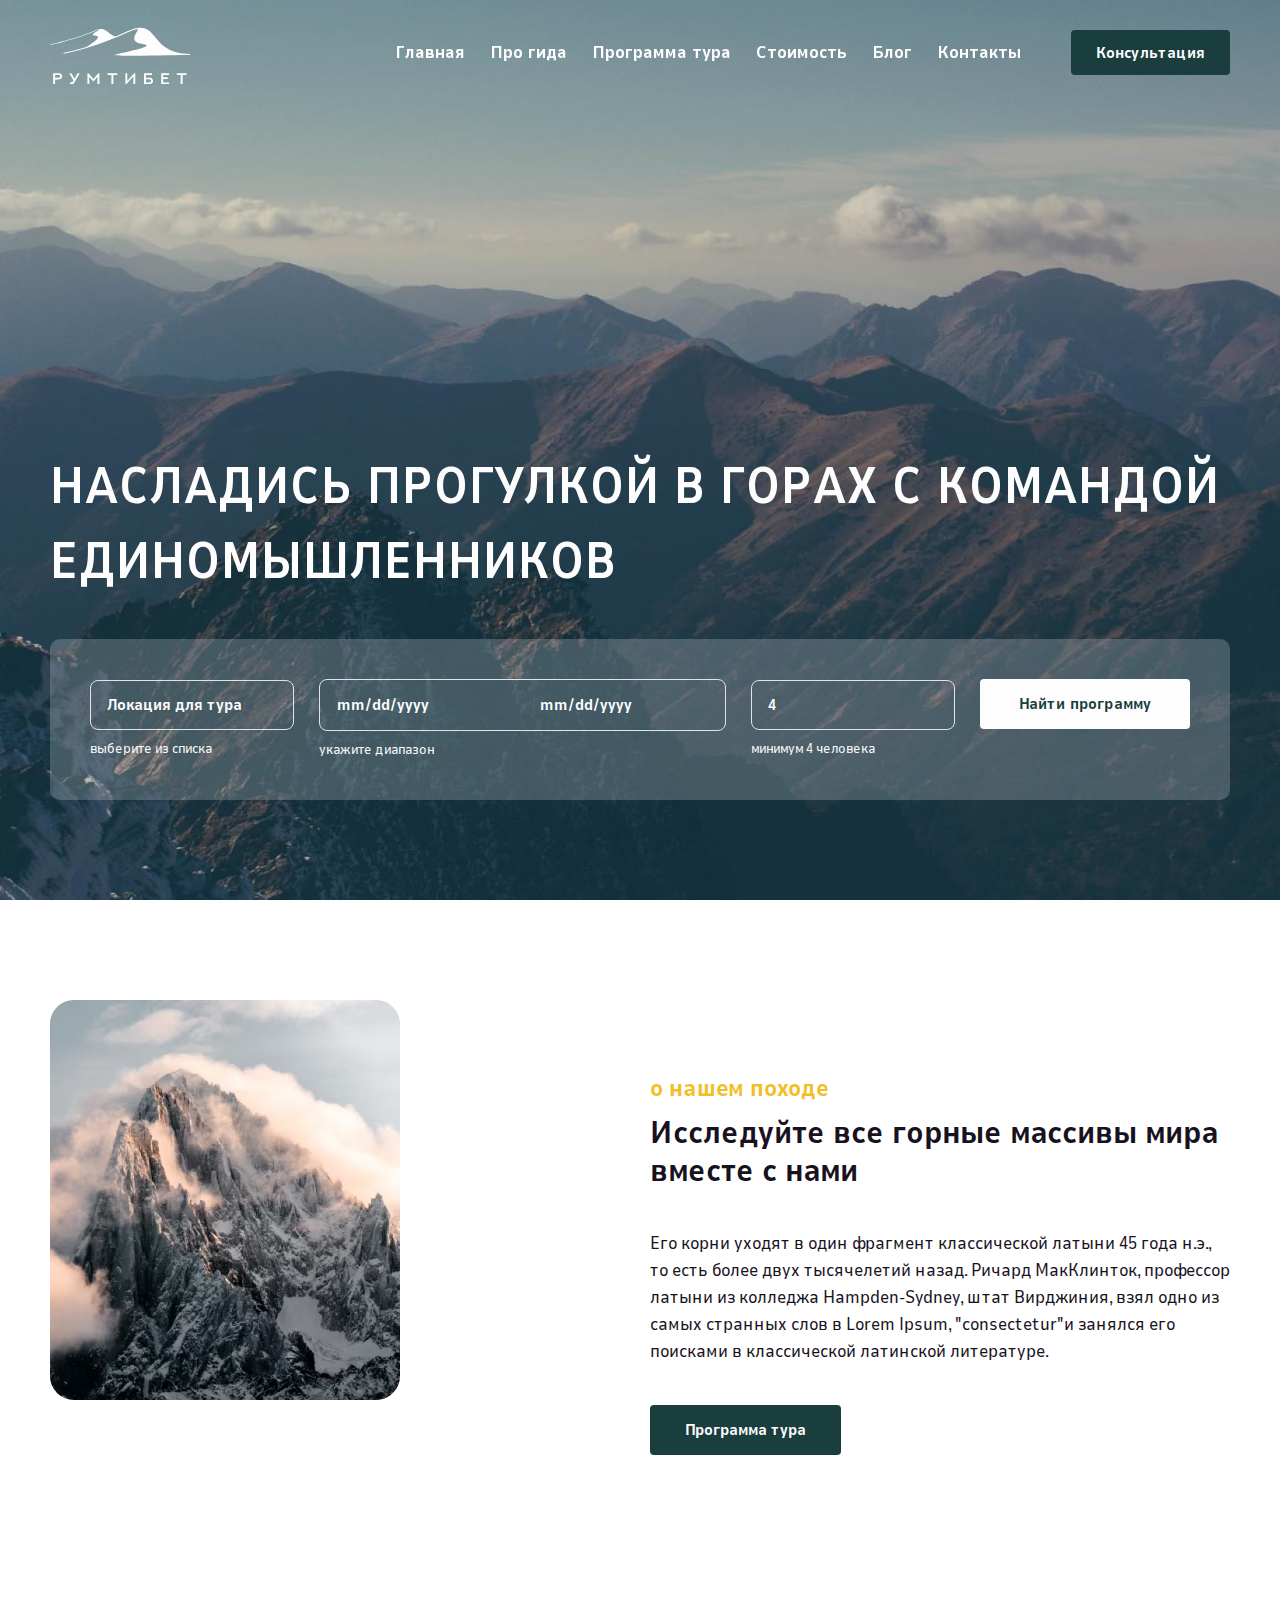
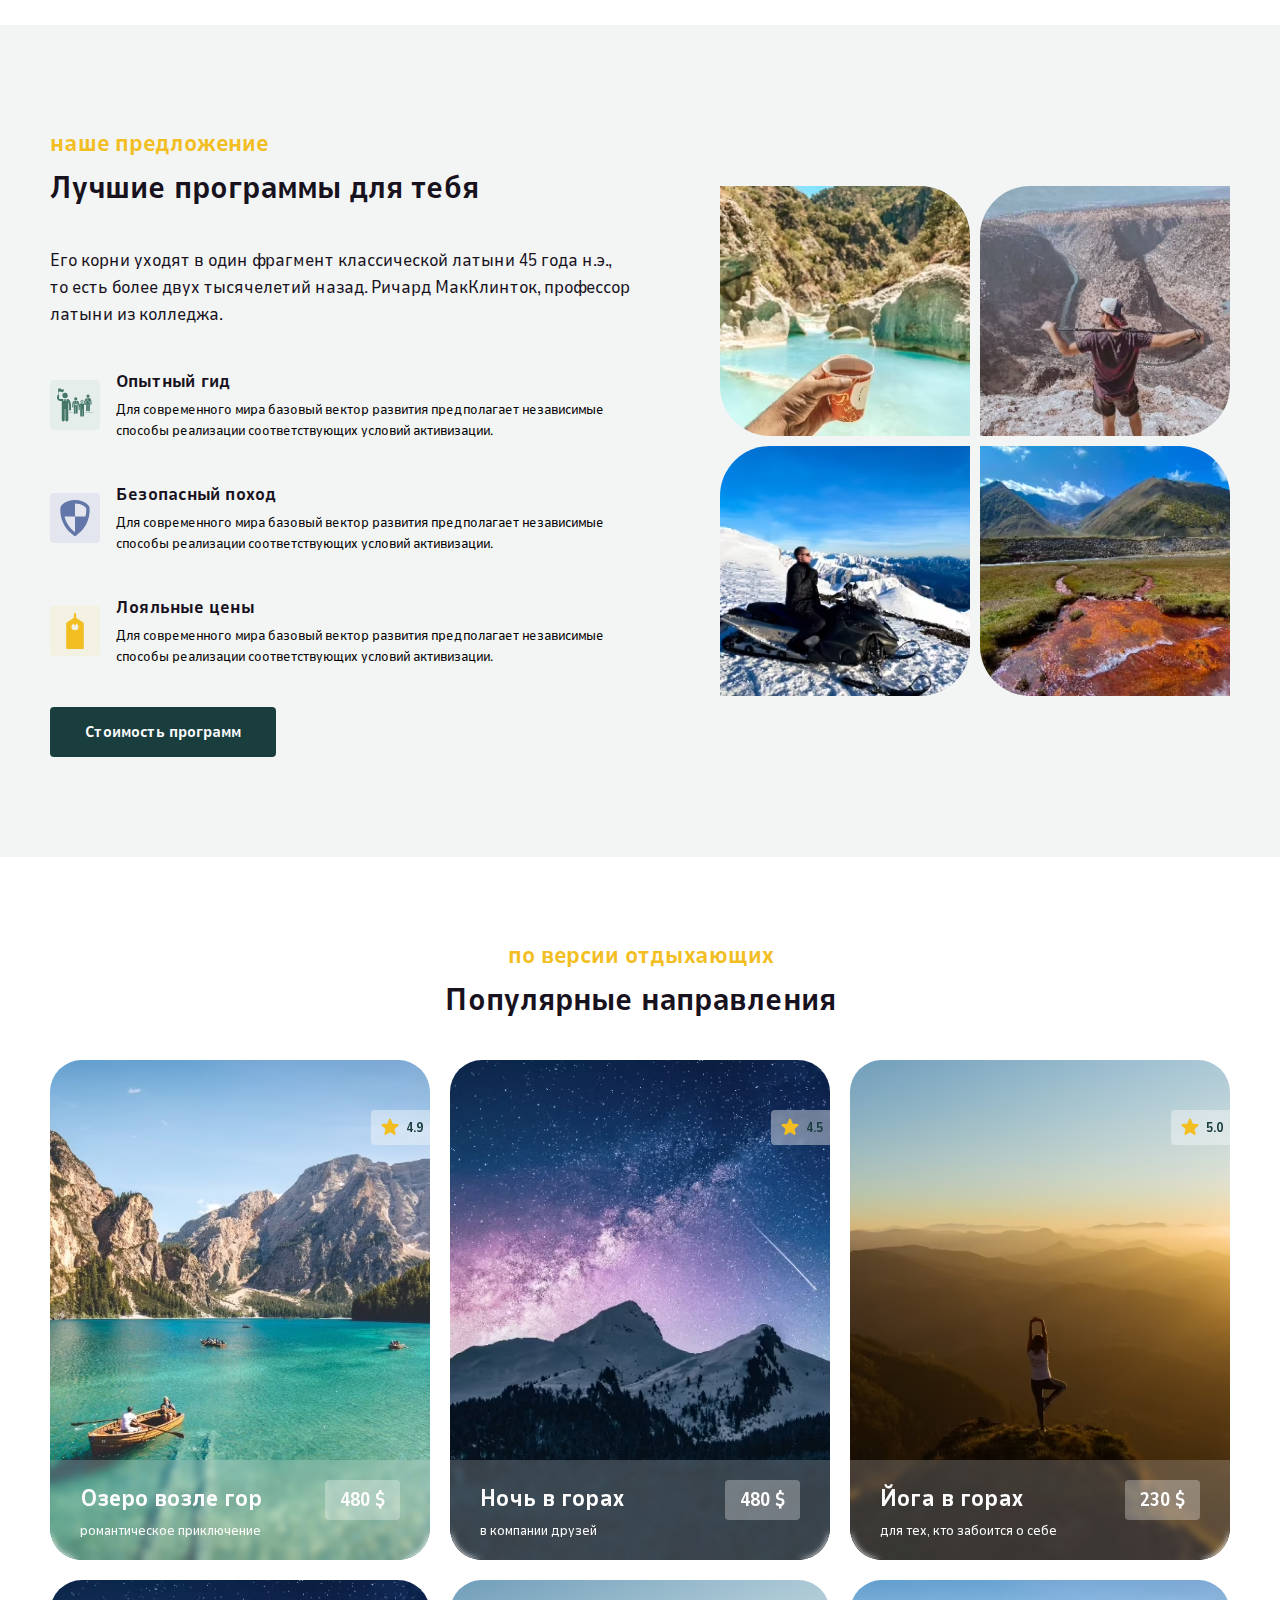
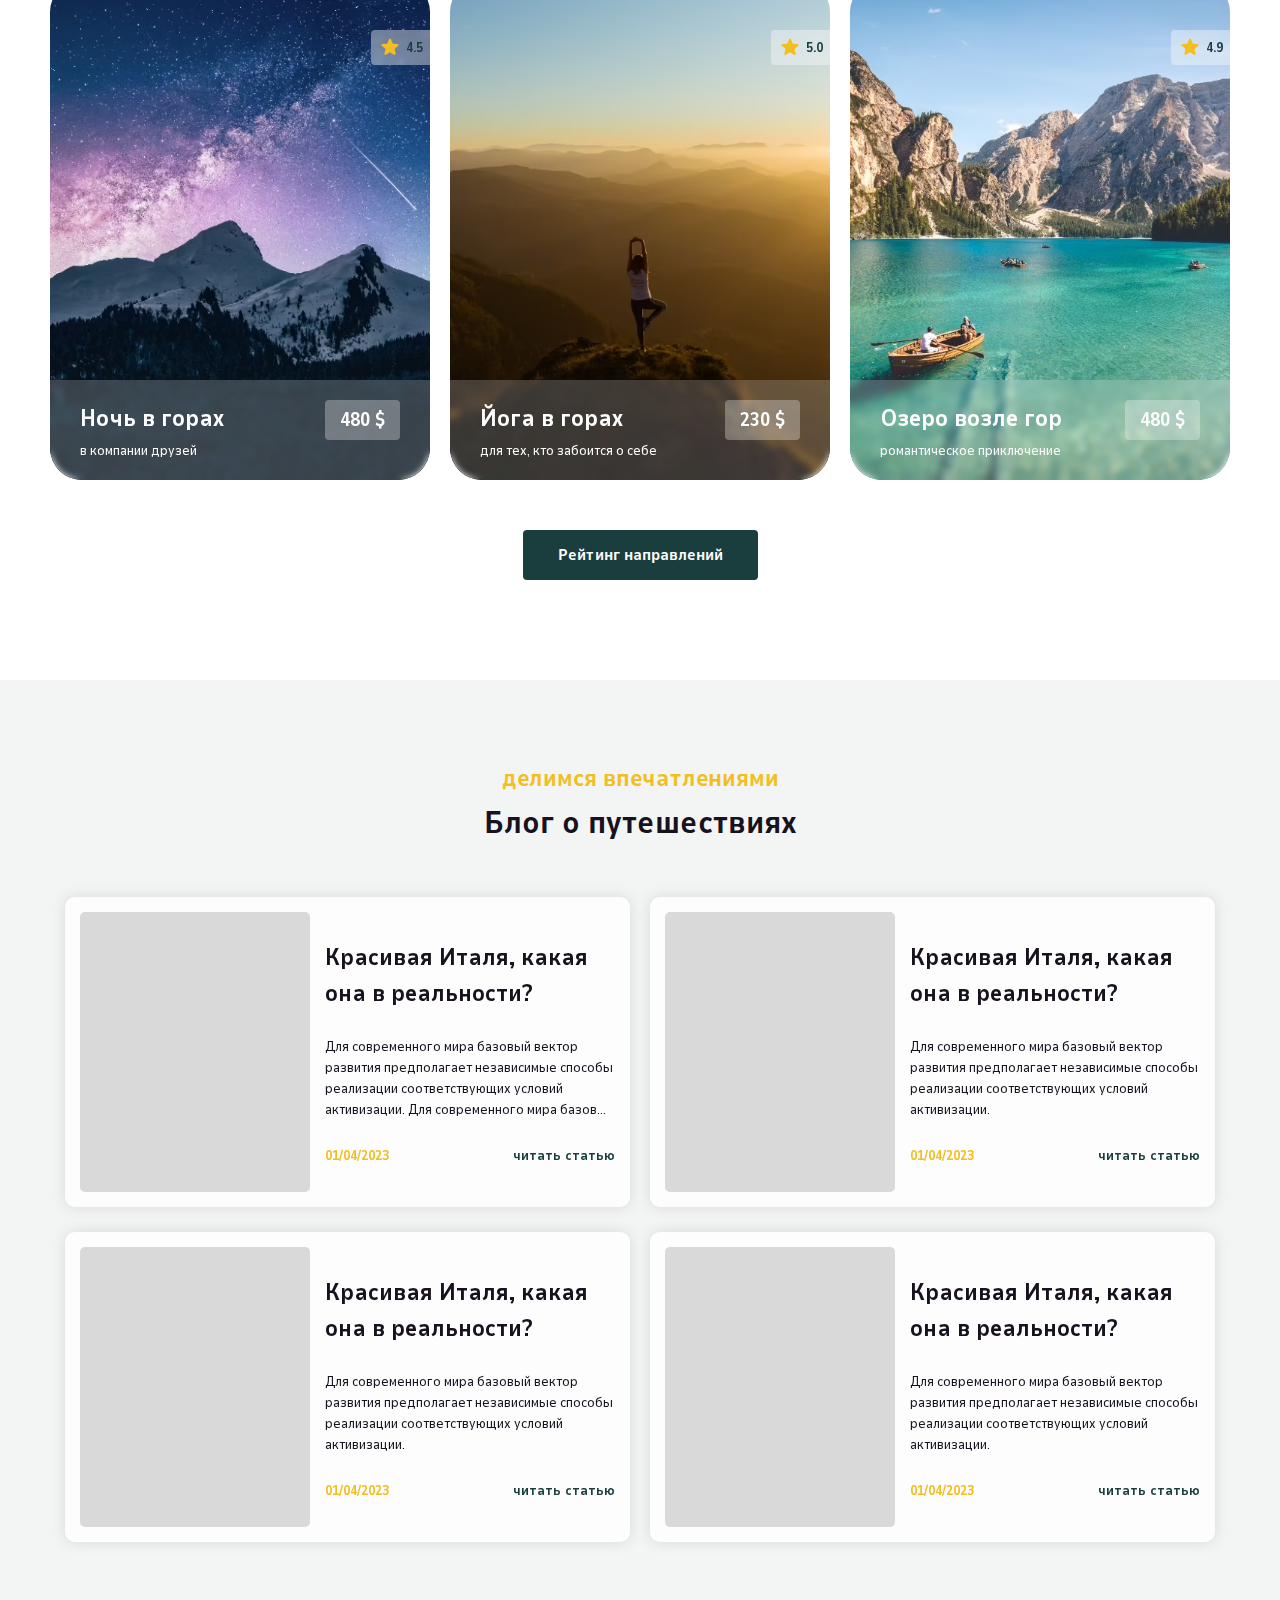
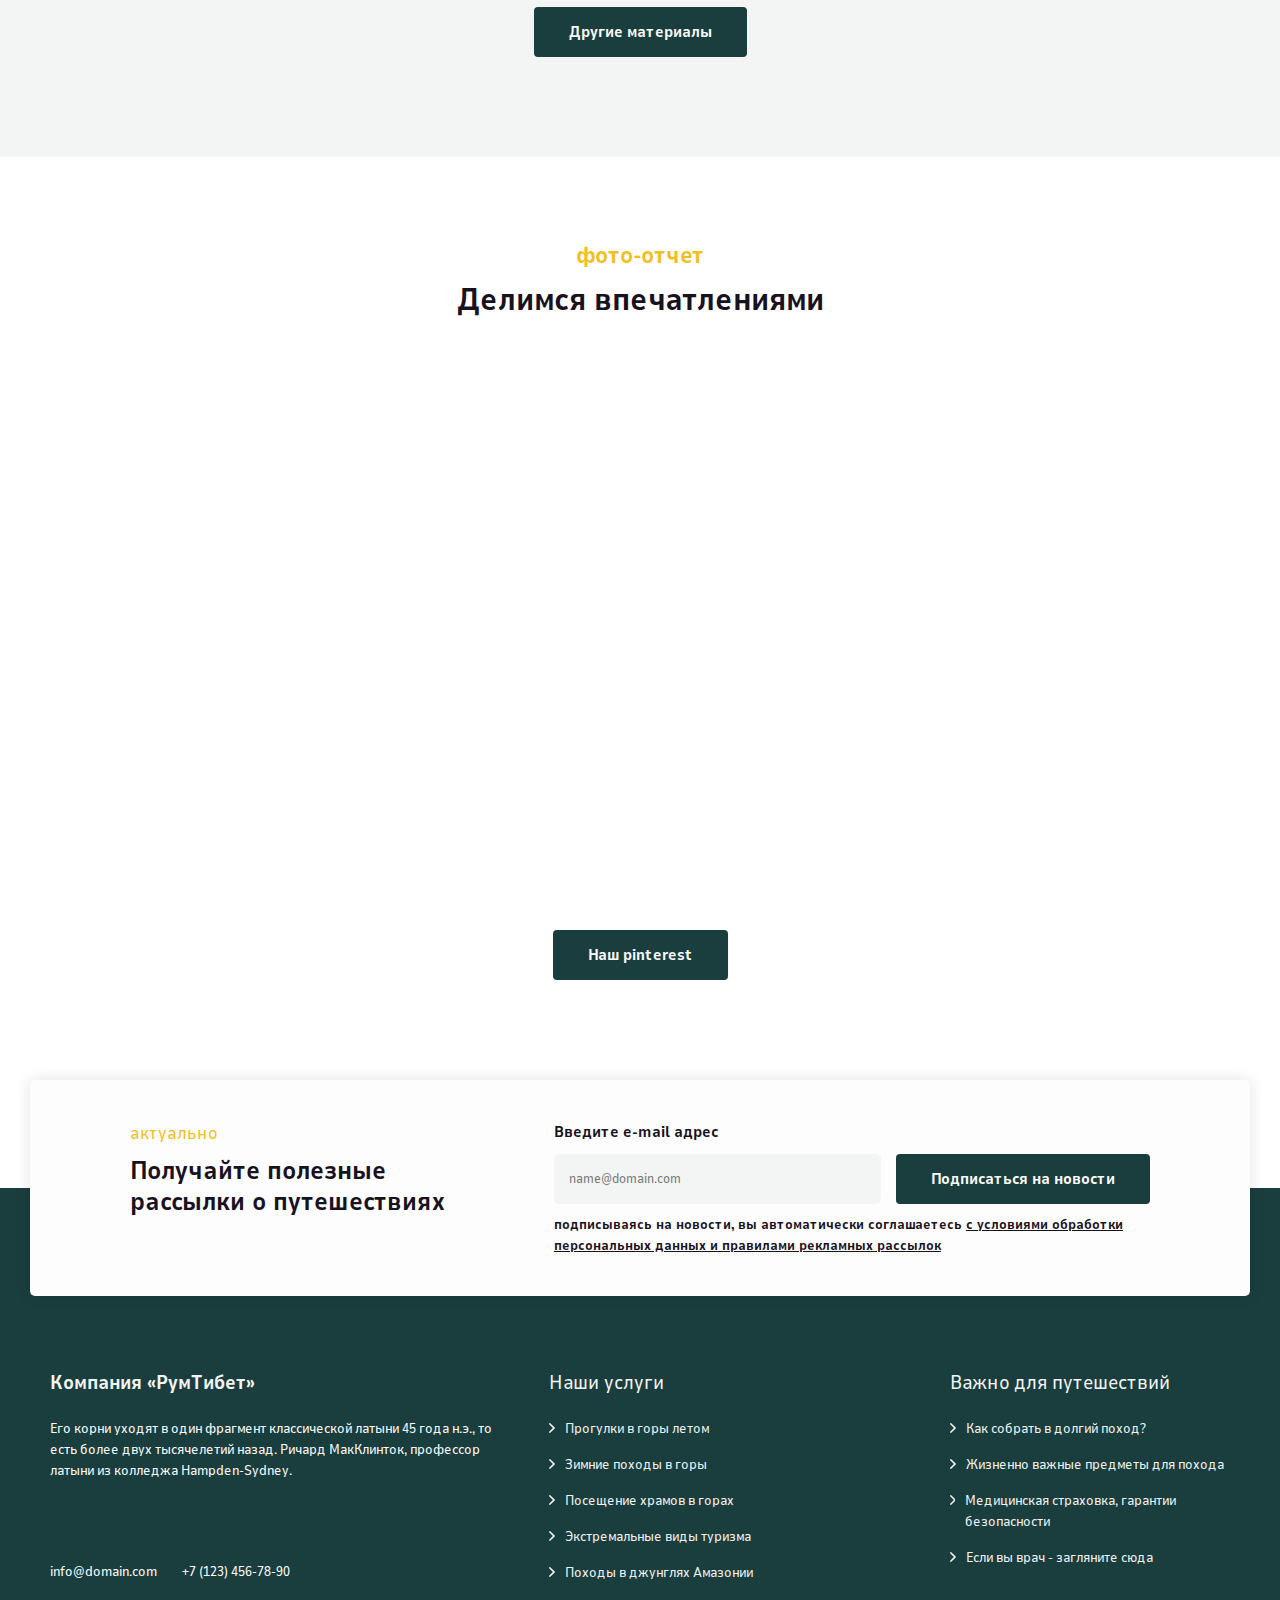
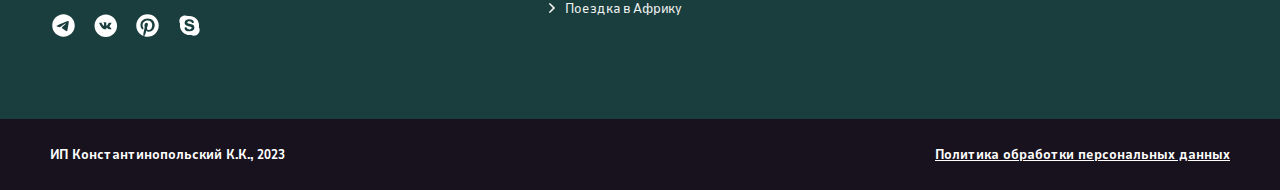
==== commit 114dddfd: "Update index.html" ====
--- a/index.html
+++ b/index.html
@@ -180,7 +180,7 @@
 								<h4 class="article-rating__title">Озеро возле гор</h4>
 								<div class="article-rating__text">романтическое приключение</div>
 								<div class="article-rating__price">480 $</div>
-								<p class="article-rating__text-active">Его корни уходят в один фрагмент классической латыни 45 года н.э., то есть более двух тысячелетий назад. Ричард МакКлинток, профессор латыни из колледжа Hampden-Sydney, штат Вирджиния, взял одно из самых странных слов в Lorem Ipsum, "consectetur"и занялся его поисками в классической латинской литературе.</p>
+								<p class="article-rating__text-active">Его корни уходят в один фрагмент классической латыни 45 года н.э., то есть более двух тысячелетий назад. Ричард МакКлинток, профессор латыни из колледжа Hampden-Sydney, штат Вирджиния, взял одно из самых странных слов в Lorem Ipsum, "consectetur"и занялся его поисками в классической латинской литературе. Его корни уходят в один фрагмент классической латыни 45 года н.э., то есть более двух тысячелетий назад. Ричард МакКлинток, профессор латыни из колледжа Hampden-Sydney, штат Вирджиния, взял одно из самых странных слов в Lorem Ipsum, "consectetur"и занялся его поисками в классической латинской литературе. Его корни уходят в один фрагмент классической латыни 45 года н.э., то есть более двух тысячелетий назад. Ричард МакКлинток, профессор латыни из колледжа Hampden-Sydney, штат Вирджиния, взял одно из самых странных слов в Lorem Ipsum, "consectetur"и занялся его поисками в классической латинской литературе.</p>
 								<a href="#!" class="article-rating__btn">Программа тура</a>
 							</div>
 						</article>
@@ -563,4 +563,4 @@
 	<script src="scripts/swiper-bundle.min.js"></script>
 	<script src="scripts/main.min.js"></script>
 </body>
-</html>+</html>
--- a/css/main.min.css
+++ b/css/main.min.css
@@ -1,2 +1,2 @@
-html{-webkit-box-sizing:border-box;box-sizing:border-box;scroll-behavior:smooth;scroll-padding-top:20px}*,*::before,*::after{-webkit-box-sizing:inherit;box-sizing:inherit}.body{position:relative;overflow-x:clip;margin:0;padding:0;border:0;font-size:14px;line-height:1.5;font-weight:400;font-family:"Nunito Sans",Arial,"Helvetica Neue",Helvetica,sans-serif;color:#18121e}.body.menu-active{overflow-y:hidden;padding-right:10px}[class*=__container]{max-width:1240px;margin:0 auto;padding:0 30px}@media(max-width: 1240px){[class*=__container]{max-width:100%}}@media(max-width: 767.98px){[class*=__container]{padding:0 15px}}img{display:block;max-width:100%}a{text-decoration:none;color:inherit}input,textarea,select,button{font-family:inherit}::-webkit-scrollbar{width:10px}::-webkit-scrollbar-track{background-color:rgba(0,0,0,0)}::-webkit-scrollbar-thumb{border-radius:10px;background-color:#1a3e3e}.btn{display:-webkit-box;display:-ms-flexbox;display:flex;-webkit-box-pack:center;-ms-flex-pack:center;justify-content:center;-webkit-box-align:center;-ms-flex-align:center;align-items:center;font-size:16px;font-weight:700;border-radius:4px;background-color:#1a3e3e;color:#fdfdfd;-webkit-transition:background-color .3s linear;transition:background-color .3s linear;border:0}@media(any-hover){.btn:hover{background-color:#2b6464}}.btn--big{min-height:50px;padding:0 35px}@media(max-width: 767.98px){.btn--big{min-height:45px;padding:0 25px}}.title{color:#f2be22;font-size:24px;text-transform:lowercase;margin:0 0 8px}@media(max-width: 767.98px){.title{font-size:16px}}.subtitle{color:#18121e;font-size:32px;font-weight:700;line-height:1.2;margin:0 0 40px}@media(max-width: 767.98px){.subtitle{font-size:24px;margin-bottom:25px}}.text{color:#18121e;font-size:18px;margin:0 0 40px}@media(max-width: 767.98px){.text{font-size:16px;margin-bottom:25px}}.header{position:fixed;top:0;left:0;width:100%;z-index:800;-webkit-transition:background-color .4s linear;transition:background-color .4s linear}.header::after{content:"";background-color:#1a3e3e;position:absolute;inset:0;z-index:850;-webkit-transform:translate(100%);-ms-transform:translate(100%);transform:translate(100%);-webkit-transition:-webkit-transform .4s linear;transition:-webkit-transform .4s linear;transition:transform .4s linear;transition:transform .4s linear, -webkit-transform .4s linear}.menu-active .header::after{-webkit-transform:translate(0);-ms-transform:translate(0);transform:translate(0)}.header.header--scrolling{background-color:#1a3e3e}.body.menu-active .header{padding-right:10px}.header__container{min-height:105px;display:-webkit-box;display:-ms-flexbox;display:flex;-webkit-box-align:center;-ms-flex-align:center;align-items:center;gap:50px}@media(max-width: 767.98px){.header__container{min-height:50px;-webkit-box-pack:justify;-ms-flex-pack:justify;justify-content:space-between;gap:0}}.header__logo{position:relative;z-index:900;-ms-flex-preferred-size:140px;flex-basis:140px}@media(max-width: 767.98px){.header__logo{-ms-flex-preferred-size:85px;flex-basis:85px;width:85px;height:45px}}.header__menu{margin:0 0 0 auto;position:relative;z-index:900}.header__btn{position:relative;z-index:900;min-height:45px;padding:0 25px;font-size:16px;font-weight:700;letter-spacing:.192px}.menu-active .header__btn,.header--scrolling .header__btn{background-color:#2b6464}@media(max-width: 1023.98px){.header__btn{margin:0 0 0 auto}}@media(max-width: 767.98px){.header__btn{display:none}}@media(max-width: 1023.98px){.menu{overflow-y:auto;position:fixed;z-index:5;inset:0;padding:140px 16px 30px;-webkit-transform:translateX(100%);-ms-transform:translateX(100%);transform:translateX(100%);-webkit-transition:-webkit-transform .4s linear;transition:-webkit-transform .4s linear;transition:transform .4s linear;transition:transform .4s linear, -webkit-transform .4s linear;background-color:#1a3e3e}.menu.menu-active{-webkit-transform:translateX(0);-ms-transform:translateX(0);transform:translateX(0)}}.menu__list{list-style:none;margin:0;padding:0;display:-webkit-box;display:-ms-flexbox;display:flex;-ms-flex-wrap:wrap;flex-wrap:wrap;gap:25px}@media(max-width: 1023.98px){.menu__list{-ms-flex-wrap:nowrap;flex-wrap:nowrap;-webkit-box-pack:start;-ms-flex-pack:start;justify-content:flex-start;-webkit-box-align:start;-ms-flex-align:start;align-items:flex-start;-webkit-box-orient:vertical;-webkit-box-direction:normal;-ms-flex-direction:column;flex-direction:column}}.menu__item{display:-webkit-box;display:-ms-flexbox;display:flex;-webkit-box-align:center;-ms-flex-align:center;align-items:center;gap:10px;color:#fdfdfd;-webkit-transition:-webkit-transform .3s linear;transition:-webkit-transform .3s linear;transition:transform .3s linear;transition:transform .3s linear, -webkit-transform .3s linear}@media(max-width: 1023.98px)and (any-hover){.menu-active .menu__item:hover{color:#f2be22}}.menu__ico{display:none}@media(max-width: 1023.98px){.menu__ico{display:block;width:6px;height:10px}}.menu__link{font-size:18px;font-weight:700;position:relative;-webkit-transition:color .3s linear;transition:color .3s linear}@media(max-width: 1023.98px){.menu__link{font-size:22px}}.menu__link::after{content:"";position:absolute;left:0;bottom:-3px;width:100%;height:2px;background-color:#fdfdfd;-webkit-transform:scale(0);-ms-transform:scale(0);transform:scale(0);-webkit-transition:-webkit-transform .3s linear;transition:-webkit-transform .3s linear;transition:transform .3s linear;transition:transform .3s linear, -webkit-transform .3s linear}@media(any-hover){.menu__link:hover::after{-webkit-transform:scale(1);-ms-transform:scale(1);transform:scale(1)}}@media(any-hover){.menu-active .menu__link:hover::after{-webkit-transform:scale(1);-ms-transform:scale(1);transform:scale(1);background-color:#f2be22}}.burger-btn{display:none}@media(max-width: 1023.98px){.burger-btn{position:relative;z-index:900;display:block;width:20px;height:18px;background-color:rgba(0,0,0,0);border:0}}@media(max-width: 1023.98px)and (any-hover){.burger-btn:hover{cursor:pointer}}@media(max-width: 1023.98px){.burger-btn span,.burger-btn::before,.burger-btn::after{content:"";position:absolute;right:0;width:100%;height:2px;background-color:#fff;-webkit-transition:all .3s ease 0s;transition:all .3s ease 0s}.burger-btn::before{top:0}.burger-btn::after{width:60%;bottom:0}.burger-btn span{top:calc(50% - 1px)}}.burger-btn.menu-active span{width:0}.burger-btn.menu-active::before{top:calc(50% - 1px);-webkit-transform:rotate(-45deg);-ms-transform:rotate(-45deg);transform:rotate(-45deg)}.burger-btn.menu-active::after{width:100%;bottom:calc(50% - 1px);-webkit-transform:rotate(45deg);-ms-transform:rotate(45deg);transform:rotate(45deg)}.page__top{padding:100px 0}@media(max-width: 767.98px){.page__top{padding:85px 0 50px}}.page__hike{padding:100px 0}@media(max-width: 767.98px){.page__hike{padding:50px 0}}.page__offer{padding:100px 0}@media(max-width: 767.98px){.page__offer{padding:50px 0}}.page__rating{padding:80px 0 100px}@media(max-width: 767.98px){.page__rating{padding:50px 0}}.page__blog{padding:80px 0 100px}@media(max-width: 767.98px){.page__blog{padding:50px 0}}.page__gallery{padding:80px 0 100px}@media(max-width: 767.98px){.page__gallery{padding:50px 0}}.top{min-height:100svh;display:-webkit-box;display:-ms-flexbox;display:flex;-webkit-box-orient:vertical;-webkit-box-direction:normal;-ms-flex-direction:column;flex-direction:column;-webkit-box-pack:end;-ms-flex-pack:end;justify-content:flex-end;background:url(../img/top/top-bg.jpg) 0 0/cover no-repeat}.top__title{font-size:50px;font-weight:700;letter-spacing:1px;color:#fdfdfd;text-transform:uppercase;margin:0 0 40px}@media(max-width: 767.98px){.top__title{font-size:28px;letter-spacing:normal;margin:0 0 32px}}.top__form{position:relative;z-index:1;display:grid;grid-template-columns:1fr 2fr 1fr 1fr;-webkit-box-align:center;-ms-flex-align:center;align-items:center;gap:25px;border-radius:10px;background:rgba(255,255,255,.2);padding:40px}@media(max-width: 1239.98px){.top__form{grid-template-columns:1fr 2fr 1fr}}@media(max-width: 999.98px){.top__form{grid-template-columns:1fr 1fr}}@media(max-width: 779.98px){.top__form{display:none}}.top__wrap-form{display:-webkit-box;display:-ms-flexbox;display:flex;-webkit-box-orient:vertical;-webkit-box-direction:normal;-ms-flex-direction:column;flex-direction:column}.top__date-wrap-form{display:-webkit-box;display:-ms-flexbox;display:flex;border:1px solid #e1e3e4;border-radius:8px}.top__item-form--data{min-height:50px;width:100%;border-radius:8px;background-color:rgba(0,0,0,0);padding:0 16px;outline:0;border:0;color:#fdfdfd;font-size:16px;font-weight:700}.top__item-form--data:focus-visible{border:1px solid #e1e3e4}.top__item-form--data::-webkit-calendar-picker-indicator{background-image:url(../img/svg/sprite/date.svg),url(../img/svg/sprite/date.svg)}.top__item-form--number{position:relative;display:-webkit-box;display:-ms-flexbox;display:flex;-webkit-box-align:center;-ms-flex-align:center;align-items:center;-webkit-box-pack:start;-ms-flex-pack:start;justify-content:flex-start;min-height:50px;padding:0 44px 0 16px;background-color:rgba(0,0,0,0);border-radius:8px;border:1px solid #e1e3e4;outline:0;font-size:16px;font-weight:700;color:#fdfdfd}.top__item-form--number::-webkit-inner-spin-button,.top__item-form--number::-webkit-outer-spin-button{position:absolute;top:0;right:12px;width:10px;height:50px;background-color:rgba(0,0,0,0);cursor:pointer;opacity:0;z-index:0}.top__wrap-form--number{position:relative}.top__bth-number{position:absolute;right:10px;width:20px;height:10px;cursor:pointer;background:url(../img/svg/sprite/arrow.svg) 0 0 no-repeat;pointer-events:none}.top__bth-number--top{top:2px;-webkit-transform:rotate(270deg);-ms-transform:rotate(270deg);transform:rotate(270deg)}.top__bth-number--bottom{bottom:30px;-webkit-transform:rotate(90deg);-ms-transform:rotate(90deg);transform:rotate(90deg)}.top__label-form{color:#fdfdfd;margin-top:8px}.top__btn-form{width:210px;-ms-flex-item-align:start;align-self:flex-start;color:#1a3e3e;font-size:16px;font-weight:700;letter-spacing:.192px;background-color:#fdfdfd;-webkit-transition:all .3s linear;transition:all .3s linear;border:0}@media(any-hover){.top__btn-form:hover{color:#fdfdfd}}@media(max-width: 1239.98px){.top__btn-form{grid-column:1/4;justify-self:center}}@media(max-width: 999.98px){.top__btn-form{grid-column:span 1;justify-self:center}}.top__btn-form--none{display:none}@media(max-width: 779.98px){.top__btn-form--none{display:-webkit-inline-box;display:-ms-inline-flexbox;display:inline-flex}}.choices{position:relative;margin-bottom:0}.choices:focus-visible{outline:0}.choices__inner{position:relative;min-height:50px;display:-webkit-box;display:-ms-flexbox;display:flex;-webkit-box-align:center;-ms-flex-align:center;align-items:center;-webkit-box-pack:start;-ms-flex-pack:start;justify-content:flex-start;background-color:rgba(0,0,0,0);border-radius:8px;border:1px solid #e1e3e4;-webkit-transition:border-radius .3s linear;transition:border-radius .3s linear}.is-open .choices__inner{border-radius:0 0 8px 8px}.choices__list{width:100%}.choices__list--single{padding:0}.choices__placeholder{display:block;font-size:16px;font-weight:700;color:#fdfdfd;opacity:1}.choices__item--choice{cursor:pointer;font-size:16px;font-weight:700;background-color:rgba(0,0,0,0);color:#fdfdfd;position:relative}.choices__item--choice:first-child{display:none}.choices__item--choice:not(:last-child){margin-bottom:8px}.choices__item--selectable{font-size:16px;font-weight:700;color:#fdfdfd}.choices__list[aria-expanded]{top:0}.choices__list[aria-expanded].is-active{max-height:300px;overflow-y:auto;border-radius:8px 8px 0 0;border-bottom:0;background-color:#1a3e3e;top:auto;bottom:100%;padding:16px;border:1px solid #e1e3e4}.choices__list[aria-expanded] .choices__item--selectable{padding:10px 0;font-size:16px;font-weight:700;color:#fdfdfd;position:relative}.choices__list[aria-expanded] .choices__item--selectable::after{content:"";position:absolute;left:0;top:auto;bottom:0;width:100%;height:2px;background-color:#fdfdfd;-webkit-transform:scale(0);-ms-transform:scale(0);transform:scale(0);-webkit-transition:-webkit-transform .3s linear;transition:-webkit-transform .3s linear;transition:transform .3s linear;transition:transform .3s linear, -webkit-transform .3s linear}@media(any-hover){.choices__list[aria-expanded] .choices__item--selectable:hover::after{-webkit-transform:scale(1);-ms-transform:scale(1);transform:scale(1)}}.choices__list[aria-expanded] .choices__item--selectable.is-highlighted{background-color:rgba(0,0,0,0)}.choices[data-type*=select-one] .choices__inner{padding:0 16px}.choices[data-type*=select-one]::after{content:"";height:10px;width:10px;position:absolute;right:16px;top:20px;margin-top:0;pointer-events:none;background:url(../img/svg/sprite/arrow.svg) 0 0 no-repeat;-webkit-transition:-webkit-transform .3s linear;transition:-webkit-transform .3s linear;transition:transform .3s linear;transition:transform .3s linear, -webkit-transform .3s linear;border:0}.choices[data-type*=select-one].is-open::after{-webkit-transform:rotate(-90deg);-ms-transform:rotate(-90deg);transform:rotate(-90deg);margin-top:0}.hike__container{display:grid;grid-template-columns:480px 1fr;-webkit-column-gap:120px;-moz-column-gap:120px;column-gap:120px;-webkit-box-align:center;-ms-flex-align:center;align-items:center}@media(max-width: 1240px){.hike__container{-webkit-column-gap:60px;-moz-column-gap:60px;column-gap:60px}}@media(max-width: 1023.98px){.hike__container{grid-template-columns:1fr;row-gap:40px}}.hike__media{position:relative}@media(max-width: 1023.98px){.hike__media{display:grid;grid-template-columns:1fr}}.hike__img{display:block}.hike__img img{display:block;max-width:100%;border-radius:24px}@media(max-width: 1023.98px){.hike__img{display:none}}.hike__video{display:block;margin-top:-275px;margin-left:130px;max-width:100%;border-radius:24px;border:0}@media(max-width: 1023.98px){.hike__video{margin:0;justify-self:center;width:100%}}.hike__description{display:-webkit-box;display:-ms-flexbox;display:flex;-webkit-box-orient:vertical;-webkit-box-direction:normal;-ms-flex-direction:column;flex-direction:column;-webkit-box-align:start;-ms-flex-align:start;align-items:flex-start}@media(max-width: 1023.98px){.hike__description{grid-row:1/2}}@media(max-width: 1023.98px){.hike__btn{-ms-flex-item-align:center;align-self:center}}.offer{background-color:#f3f5f4}.offer__container{display:grid;grid-template-columns:1fr 510px;-webkit-box-align:center;-ms-flex-align:center;align-items:center;-webkit-column-gap:90px;-moz-column-gap:90px;column-gap:90px}@media(max-width: 1240px){.offer__container{-webkit-column-gap:45px;-moz-column-gap:45px;column-gap:45px}}@media(max-width: 1023.98px){.offer__container{grid-template-columns:1fr}}.offer__description{display:-webkit-box;display:-ms-flexbox;display:flex;-webkit-box-orient:vertical;-webkit-box-direction:normal;-ms-flex-direction:column;flex-direction:column;-webkit-box-align:start;-ms-flex-align:start;align-items:flex-start}.offer__gallery{display:grid;grid-template-columns:repeat(2, 1fr);gap:10px}@media(max-width: 1023.98px){.offer__gallery{display:none}}.offer__img{display:block}.offer__img img{display:block;max-width:100%}.offer__img--first img{border-radius:0 50px 0 50px}.offer__img--second img{border-radius:50px 0 50px 0}.offer__img--third img{border-radius:50px 0 50px 0}.offer__img--four img{border-radius:0 50px 0 50px}.list-offer{list-style:none;margin:0 0 40px;padding:0}.list-offer__item-list{display:-webkit-box;display:-ms-flexbox;display:flex;-webkit-box-align:center;-ms-flex-align:center;align-items:center;-webkit-column-gap:16px;-moz-column-gap:16px;column-gap:16px}.list-offer__item-list::before{content:"";-webkit-box-flex:0;-ms-flex:0 0 50px;flex:0 0 50px;width:50px;height:50px;border-radius:4px;-webkit-transition:-webkit-transform .2s linear;transition:-webkit-transform .2s linear;transition:transform .2s linear;transition:transform .2s linear, -webkit-transform .2s linear}.list-offer__item-list:not(:last-child){margin-bottom:40px}.list-offer__title{font-size:18px;font-weight:700;letter-spacing:.216px;margin:0 0 4px}.list-offer__text{color:#000;margin:0}.list-offer__item-list--gid::before{background:url(../img/svg/offer/gid.svg) 50% no-repeat,#e5eeeb}.list-offer__item-list--safe::before{background:url(../img/svg/offer/safe.svg) 50% no-repeat,#e3e6ee}.list-offer__item-list--price::before{background:url(../img/svg/offer/price.svg) 50% no-repeat,#f3f1e1}.rating__container{display:-webkit-box;display:-ms-flexbox;display:flex;-webkit-box-orient:vertical;-webkit-box-direction:normal;-ms-flex-direction:column;flex-direction:column}@media(max-width: 1239.98px){.rating__container{padding:0}}.rating__title{text-align:center}.rating__subtitle{text-align:center}.rating__wrap-swiper{margin:0 0 50px}@media(max-width: 767.98px){.rating__wrap-swiper{margin:0 0 32px}}@media(min-width: 1241px){.rating__items{display:grid;grid-template-columns:repeat(3, 1fr);gap:20px}}.rating__grade{position:absolute;top:50px;right:0;font-weight:700;color:#1a3e3e;padding:7px 7px 7px 35px;border-radius:4px 0px 0px 4px;background:url(../img/svg/icon/star.svg) 7px 50% no-repeat,rgba(253,253,253,.4);-webkit-backdrop-filter:blur(2px);backdrop-filter:blur(2px)}.rating__btn{-ms-flex-item-align:center;align-self:center}.article-rating{position:relative;border-radius:32px;overflow:hidden;max-width:380px}.article-rating__img img{-o-object-fit:cover;object-fit:cover}.article-rating__descriptin{position:absolute;top:80%;bottom:0;left:0;right:0;display:grid;grid-template-columns:1fr 85px;grid-template-rows:auto auto 1fr auto;-webkit-column-gap:20px;-moz-column-gap:20px;column-gap:20px;padding:20px 30px 20px 30px;background-color:rgba(255,255,255,.2);-webkit-backdrop-filter:blur(3px);backdrop-filter:blur(3px);border-radius:0 0 32px 32px;color:#fdfdfd;-webkit-transition:all .7s linear;transition:all .7s linear}@media(min-width: 1239.98px)and (any-hover){.article-rating:hover .article-rating__descriptin{top:0;border-radius:32px}}.article-rating__descriptin:focus-visible{top:0;border-radius:32px}@media(max-width: 1239.98px){.article-rating__descriptin{grid-template-columns:1fr 65px;-webkit-column-gap:10px;-moz-column-gap:10px;column-gap:10px}.article-rating__descriptin::before{content:"";background:url(../img/svg/sprite/arrow.svg) 0 0 no-repeat;-webkit-transform:rotate(-90deg);-ms-transform:rotate(-90deg);transform:rotate(-90deg);width:10px;height:10px;position:absolute;top:10px;left:calc(50% - 5px);-webkit-transition:rotate .3s linear;transition:rotate .3s linear}}@media(max-width: 767.98px){.article-rating__descriptin{top:85%}}.article-rating__descriptin.article-rating__descriptin--active::before{-webkit-transform:rotate(90deg);-ms-transform:rotate(90deg);transform:rotate(90deg)}.article-rating__descriptin--active{top:0;border-radius:32px}.article-rating__title{grid-column:1/2;font-size:24px;font-weight:700;margin:0}@media(max-width: 1239.98px){.article-rating__title{font-size:18px}}@media(max-width: 767.98px){.article-rating__title{-ms-flex-item-align:center;align-self:center}}@media(max-width: 389.98px){.article-rating__title{font-size:16px}}.article-rating__text{grid-column:1/2;margin-bottom:70px}@media(max-width: 1239.98px){.article-rating__text{font-size:12px}}@media(max-width: 767.98px){.article-rating__text{visibility:hidden}}.article-rating__price{grid-row:1/2;grid-column:2/3;justify-self:end;align-self:center;padding:5px 15px;border-radius:4px;background-color:rgba(255,255,255,.3);font-size:20px;font-weight:700}@media(max-width: 1239.98px){.article-rating__price{font-size:16px;padding:5px 10px}}@media(max-width: 389.98px){.article-rating__price{font-size:14px;padding:5px 10px}}.article-rating__text-active{grid-column:1/3}.article-rating__btn{grid-column:1/2;font-size:16px;font-weight:700;text-align:center;padding:12px 0;border-radius:4px;background-color:#1a3e3e;color:#fdfdfd;-webkit-transition:background-color .3s linear;transition:background-color .3s linear}@media(any-hover){.article-rating__btn:hover{background-color:#2b6464}}.blog{background-color:#f3f5f4}.blog__container{display:-webkit-box;display:-ms-flexbox;display:flex;-webkit-box-orient:vertical;-webkit-box-direction:normal;-ms-flex-direction:column;flex-direction:column}@media(max-width: 1239.98px){.blog__container{padding:0}}.blog__title{text-align:center}.blog__subtitle{text-align:center}.blog__swiper.swiper{margin-bottom:50px;padding:15px}.blog__items.swiper-wrapper{display:grid;grid-template-columns:repeat(2, 1fr);gap:25px 20px}@media(max-width: 1240px){.blog__items.swiper-wrapper{display:grid;grid-template-columns:repeat(100, 1fr);gap:0}}.blog__btn{-ms-flex-item-align:center;align-self:center}.item-blog__card{display:-webkit-box;display:-ms-flexbox;display:flex;-webkit-box-align:center;-ms-flex-align:center;align-items:center;background:#fdfdfd;-webkit-box-shadow:0px 0px 15px 0px rgba(24,18,30,.12);box-shadow:0px 0px 15px 0px rgba(24,18,30,.12)}@media(max-width: 1240px){.item-blog__card{gap:15px}}@media(min-width: 275px){.item-blog__card{-webkit-box-orient:vertical;-webkit-box-direction:normal;-ms-flex-direction:column;flex-direction:column;gap:15px;max-width:285px}}@media(min-width: 600px){.item-blog__card{-webkit-box-orient:horizontal;-webkit-box-direction:normal;-ms-flex-direction:row;flex-direction:row;max-width:580px;padding:15px;border-radius:10px}}.item-blog__img{background-color:#d9d9d9}@media(min-width: 275px){.item-blog__img{-webkit-box-flex:0;-ms-flex:0 1 100%;flex:0 1 100%}.item-blog__img img{width:100%;-o-object-fit:cover;object-fit:cover;border-radius:5px 5px 0 0}}@media(min-width: 600px){.item-blog__img{-webkit-box-flex:0;-ms-flex:0 0 230px;flex:0 0 230px;border-radius:5px}.item-blog__img img{border-radius:5px}}.item-blog__text{-webkit-box-flex:0;-ms-flex:0 1 auto;flex:0 1 auto;display:-webkit-box;display:-ms-flexbox;display:flex;-webkit-box-orient:vertical;-webkit-box-direction:normal;-ms-flex-direction:column;flex-direction:column;-webkit-box-pack:center;-ms-flex-pack:center;justify-content:center}@media(min-width: 275px){.item-blog__text{padding:0 15px;gap:15px}}@media(min-width: 600px){.item-blog__text{padding:0}}@media(min-width: 1000px){.item-blog__text{gap:25px}}.item-blog__title{position:relative;font-size:24px;font-weight:700;margin:0}@media(max-width: 767.98px){.item-blog__title{font-size:20px}}@media(any-hover){.item-blog:hover .item-blog__title{text-decoration:underline}}.item-blog__description{margin:0;-webkit-line-clamp:4;display:-webkit-box;-webkit-box-orient:vertical;overflow:hidden}.item-blog__footer{display:-webkit-box;display:-ms-flexbox;display:flex;-webkit-box-pack:justify;-ms-flex-pack:justify;justify-content:space-between}.item-blog__date{font-weight:700;color:#f2be22}.item-blog__link{font-weight:700;color:#1a3e3e}.gallery__container{display:-webkit-box;display:-ms-flexbox;display:flex;-webkit-box-orient:vertical;-webkit-box-direction:normal;-ms-flex-direction:column;flex-direction:column}@media(max-width: 1239.98px){.gallery__container{padding:0}}.gallery__title,.gallery__subtitle{text-align:center}.gallery__swiper-wrap{margin-bottom:50px}@media(min-width: 1241px){.gallery__items.swiper-wrapper{display:grid;grid-template-columns:repeat(4, 1fr);gap:20px}}.gallery__item.swiper-slide{position:relative;border-radius:5px;overflow:hidden;cursor:pointer}.gallery__item.swiper-slide img{-o-object-fit:cover;object-fit:cover}.gallery__item.swiper-slide::before{content:"";position:absolute;top:50%;left:50%;-webkit-transform:translate(-10px, -10px);-ms-transform:translate(-10px, -10px);transform:translate(-10px, -10px);width:20px;height:20px;background:url(../img/svg/icon/dandruff.svg) 0 0 no-repeat;overflow:hidden;opacity:0;-webkit-transition:opacity .4s linear;transition:opacity .4s linear}@media(any-hover){.gallery__item.swiper-slide:hover::before{opacity:1;overflow:visible}}@media(max-width: 1240px){.gallery__item.swiper-slide{max-width:280px}}@media(min-width: 1240px){.gallery__item--large{grid-column:span 2}}.gallery__btn{-ms-flex-item-align:center;align-self:center}.modals__overlay{position:fixed;inset:0;z-index:950;background-color:rgba(0,0,0,.7);display:-webkit-box;display:-ms-flexbox;display:flex;-webkit-box-align:center;-ms-flex-align:center;align-items:center;-webkit-box-pack:center;-ms-flex-pack:center;justify-content:center;height:100vh;width:100%;opacity:0;visibility:hidden;-webkit-transition:all .3s ease-in-out;transition:all .3s ease-in-out;cursor:pointer}.modals__overlay::before,.modals__overlay::after{content:"";position:absolute;right:15px;top:120px;width:25px;height:2px;background-color:#fff}.modals__overlay::before{-webkit-transform:rotate(-45deg);-ms-transform:rotate(-45deg);transform:rotate(-45deg)}.modals__overlay::after{-webkit-transform:rotate(45deg);-ms-transform:rotate(45deg);transform:rotate(45deg)}.modals__item{background-color:#fff;width:auto;height:auto;display:none;border-radius:5px;-webkit-transform:scale(1.5);-ms-transform:scale(1.5);transform:scale(1.5)}.modals__item img{-o-object-fit:cover;object-fit:cover}.modals__overlay--visible{opacity:1;visibility:visible;-webkit-transition:all .3s ease-in-out;transition:all .3s ease-in-out}.modals__item--visible{display:block;cursor:default}.subscription{position:relative;z-index:1;margin-bottom:-108px;padding:0 30px}@media(max-width: 767.98px){.subscription{padding:50px 15px;margin-bottom:0}}.subscription__container{padding:40px 100px;display:-webkit-box;display:-ms-flexbox;display:flex;border-radius:5px;background:#fdfdfd;-webkit-box-shadow:0px 0px 15px 0px rgba(24,18,30,.12);box-shadow:0px 0px 15px 0px rgba(24,18,30,.12)}@media(max-width: 1240px){.subscription__container{padding:25px}}@media(max-width: 1023.98px){.subscription__container{-webkit-box-orient:vertical;-webkit-box-direction:normal;-ms-flex-direction:column;flex-direction:column}}.subscription__header{padding-right:65px}@media(max-width: 1240px){.subscription__header{padding-right:30px}}@media(max-width: 767.98px){.subscription__header{padding-right:0}}.subscription__title{font-size:18px;font-weight:400}.subscription__subtitle{font-size:26px;margin-bottom:0}@media(max-width: 1099px){.subscription__subtitle{font-size:24px}}@media(max-width: 1023.98px){.subscription__subtitle{margin-bottom:18px}}.subscription__form{display:-webkit-box;display:-ms-flexbox;display:flex;-webkit-column-gap:15px;-moz-column-gap:15px;column-gap:15px;margin-bottom:10px}@media(max-width: 767.98px){.subscription__form{-webkit-box-orient:vertical;-webkit-box-direction:normal;-ms-flex-direction:column;flex-direction:column;margin-bottom:25px}}.subscription__blok-form{display:-webkit-box;display:-ms-flexbox;display:flex;-webkit-box-orient:vertical;-webkit-box-direction:normal;-ms-flex-direction:column;flex-direction:column;row-gap:10px;-webkit-box-flex:1;-ms-flex:1 1 auto;flex:1 1 auto}@media(max-width: 767.98px){.subscription__blok-form{margin-bottom:16px}}.subscription__label{font-size:16px;font-weight:700}.subscription__input{min-height:50px;padding:0 15px;border-radius:5px;background-color:#f3f5f4;border:0}@media(max-width: 767.98px){.subscription__input{min-height:44px}}.subscription__btn{-webkit-box-flex:0;-ms-flex:0 1 auto;flex:0 1 auto;-ms-flex-item-align:end;align-self:flex-end}@media(max-width: 767.98px){.subscription__btn{-ms-flex-item-align:start;align-self:flex-start}}.subscription__text{font-weight:700;margin:0}.subscription__link{text-decoration:underline}.footer{background-color:#1a3e3e;color:#f3f5f4}.footer__container{display:-webkit-box;display:-ms-flexbox;display:flex;-webkit-column-gap:45px;-moz-column-gap:45px;column-gap:45px;padding-top:180px;padding-bottom:80px}@media(max-width: 1023.98px){.footer__container{-webkit-box-orient:vertical;-webkit-box-direction:normal;-ms-flex-direction:column;flex-direction:column;row-gap:50px}}@media(max-width: 767.98px){.footer__container{padding-top:50px;padding-bottom:80px}}.footer__header{-webkit-box-flex:0;-ms-flex:0 1 40%;flex:0 1 40%}.footer__title{font-size:20px;margin:0;margin-bottom:20px}.footer__text{color:#fff;margin:0;margin-bottom:80px}@media(max-width: 1023.98px){.footer__text{margin-bottom:30px}}.footer__contact{display:-webkit-box;display:-ms-flexbox;display:flex;-webkit-column-gap:25px;-moz-column-gap:25px;column-gap:25px;color:#fff;margin-bottom:30px}@media(max-width: 1023.98px){.footer__contact{-webkit-box-align:center;-ms-flex-align:center;align-items:center}}@media(any-hover){.footer__link-contact:hover{color:#f2be22;text-decoration:underline}}.footer__social{color:#fff;display:-webkit-box;display:-ms-flexbox;display:flex;-webkit-column-gap:15px;-moz-column-gap:15px;column-gap:15px;list-style:none;margin:0;padding:0}.footer__svg svg{display:block}@media(any-hover){.footer__svg:hover{color:#f2be22}}.footer__menu{-webkit-box-flex:0;-ms-flex:0 1 60%;flex:0 1 60%;display:-webkit-box;display:-ms-flexbox;display:flex;-webkit-column-gap:120px;-moz-column-gap:120px;column-gap:120px;-webkit-box-pack:justify;-ms-flex-pack:justify;justify-content:space-between}@media(max-width: 1239.98px){.footer__menu{-webkit-column-gap:80px;-moz-column-gap:80px;column-gap:80px}}@media(max-width: 1023.98px){.footer__menu{-webkit-box-pack:center;-ms-flex-pack:center;justify-content:center;-webkit-column-gap:120px;-moz-column-gap:120px;column-gap:120px}}@media(max-width: 767.98px){.footer__menu{-webkit-column-gap:50px;-moz-column-gap:50px;column-gap:50px}}@media(max-width: 619.98px){.footer__menu{-webkit-box-orient:vertical;-webkit-box-direction:normal;-ms-flex-direction:column;flex-direction:column;row-gap:50px}}.footer__list{-webkit-box-flex:0;-ms-flex:0 1 280px;flex:0 1 280px;margin:0;padding:0;list-style:none}@media(max-width: 1023.98px){.footer__list{-webkit-box-flex:0;-ms-flex:0 1 auto;flex:0 1 auto}}.footer__item{display:-webkit-box;display:-ms-flexbox;display:flex;-webkit-column-gap:10px;-moz-column-gap:10px;column-gap:10px;-webkit-transition:all .3s linear;transition:all .3s linear}.footer__item:not(:first-child,:last-child){margin-bottom:15px}@media(any-hover){.footer__item:hover{color:#f2be22;text-decoration:underline}}.footer__svg-item{-webkit-transform:translateY(5px);-ms-transform:translateY(5px);transform:translateY(5px)}.footer__bottom{background-color:#18121e;color:#fff;font-weight:700}.footer__container-bottom{display:-webkit-box;display:-ms-flexbox;display:flex;-webkit-box-pack:justify;-ms-flex-pack:justify;justify-content:space-between;padding:25px 30px}@media(max-width: 767.98px){.footer__container-bottom{-webkit-box-orient:vertical;-webkit-box-direction:normal;-ms-flex-direction:column;flex-direction:column;row-gap:20px}}.footer__cc{text-decoration:underline}@media(any-hover){.footer__cc:hover{color:#f2be22}}@font-face{font-family:"Nunito Sans";font-display:swap;src:url("../fonts/NunitoSans_7pt_Condensed-Regular.woff2") format("woff2"),url("../fonts/NunitoSans_7pt_Condensed-Regular.woff") format("woff");font-weight:400;font-style:normal}@font-face{font-family:"Nunito Sans";font-display:swap;src:url("../fonts/NunitoSans_7pt_Condensed-Bold.woff2") format("woff2"),url("../fonts/NunitoSans_7pt_Condensed-Bold.woff") format("woff");font-weight:700;font-style:normal}
+html{-webkit-box-sizing:border-box;box-sizing:border-box;scroll-behavior:smooth;scroll-padding-top:20px}*,*::before,*::after{-webkit-box-sizing:inherit;box-sizing:inherit}.body{position:relative;overflow-x:clip;margin:0;padding:0;border:0;font-size:14px;line-height:1.5;font-weight:400;font-family:"Nunito Sans",Arial,"Helvetica Neue",Helvetica,sans-serif;color:#18121e}.body.menu-active{overflow-y:hidden;padding-right:10px}[class*=__container]{max-width:1240px;margin:0 auto;padding:0 30px}@media(max-width: 1240px){[class*=__container]{max-width:100%}}@media(max-width: 767.98px){[class*=__container]{padding:0 15px}}img{display:block;max-width:100%}a{text-decoration:none;color:inherit}input,textarea,select,button{font-family:inherit}::-webkit-scrollbar{width:10px}::-webkit-scrollbar-track{background-color:rgba(0,0,0,0)}::-webkit-scrollbar-thumb{border-radius:10px;background-color:#1a3e3e}.btn{display:-webkit-box;display:-ms-flexbox;display:flex;-webkit-box-pack:center;-ms-flex-pack:center;justify-content:center;-webkit-box-align:center;-ms-flex-align:center;align-items:center;font-size:16px;font-weight:700;border-radius:4px;background-color:#1a3e3e;color:#fdfdfd;-webkit-transition:background-color .3s linear;transition:background-color .3s linear;border:0}@media(any-hover){.btn:hover{background-color:#2b6464}}.btn--big{min-height:50px;padding:0 35px}@media(max-width: 767.98px){.btn--big{min-height:45px;padding:0 25px}}.title{color:#f2be22;font-size:24px;text-transform:lowercase;margin:0 0 8px}@media(max-width: 767.98px){.title{font-size:16px}}.subtitle{color:#18121e;font-size:32px;font-weight:700;line-height:1.2;margin:0 0 40px}@media(max-width: 767.98px){.subtitle{font-size:24px;margin-bottom:25px}}.text{color:#18121e;font-size:18px;margin:0 0 40px}@media(max-width: 767.98px){.text{font-size:16px;margin-bottom:25px}}.header{position:fixed;top:0;left:0;width:100%;z-index:800;-webkit-transition:background-color .4s linear;transition:background-color .4s linear}.header::after{content:"";background-color:#1a3e3e;position:absolute;inset:0;z-index:850;-webkit-transform:translate(100%);-ms-transform:translate(100%);transform:translate(100%);-webkit-transition:-webkit-transform .4s linear;transition:-webkit-transform .4s linear;transition:transform .4s linear;transition:transform .4s linear, -webkit-transform .4s linear}.menu-active .header::after{-webkit-transform:translate(0);-ms-transform:translate(0);transform:translate(0)}.header.header--scrolling{background-color:#1a3e3e}.body.menu-active .header{padding-right:10px}.header__container{min-height:105px;display:-webkit-box;display:-ms-flexbox;display:flex;-webkit-box-align:center;-ms-flex-align:center;align-items:center;gap:50px}@media(max-width: 767.98px){.header__container{min-height:50px;-webkit-box-pack:justify;-ms-flex-pack:justify;justify-content:space-between;gap:0}}.header__logo{position:relative;z-index:900;-ms-flex-preferred-size:140px;flex-basis:140px}@media(max-width: 767.98px){.header__logo{-ms-flex-preferred-size:85px;flex-basis:85px;width:85px;height:45px}}.header__menu{margin:0 0 0 auto;position:relative;z-index:900}.header__btn{position:relative;z-index:900;min-height:45px;padding:0 25px;font-size:16px;font-weight:700;letter-spacing:.192px}.menu-active .header__btn,.header--scrolling .header__btn{background-color:#2b6464}@media(max-width: 1023.98px){.header__btn{margin:0 0 0 auto}}@media(max-width: 767.98px){.header__btn{display:none}}@media(max-width: 1023.98px){.menu{overflow-y:auto;position:fixed;z-index:5;inset:0;padding:140px 16px 30px;-webkit-transform:translateX(100%);-ms-transform:translateX(100%);transform:translateX(100%);-webkit-transition:-webkit-transform .4s linear;transition:-webkit-transform .4s linear;transition:transform .4s linear;transition:transform .4s linear, -webkit-transform .4s linear;background-color:#1a3e3e}.menu.menu-active{-webkit-transform:translateX(0);-ms-transform:translateX(0);transform:translateX(0)}}.menu__list{list-style:none;margin:0;padding:0;display:-webkit-box;display:-ms-flexbox;display:flex;-ms-flex-wrap:wrap;flex-wrap:wrap;gap:25px}@media(max-width: 1023.98px){.menu__list{-ms-flex-wrap:nowrap;flex-wrap:nowrap;-webkit-box-pack:start;-ms-flex-pack:start;justify-content:flex-start;-webkit-box-align:start;-ms-flex-align:start;align-items:flex-start;-webkit-box-orient:vertical;-webkit-box-direction:normal;-ms-flex-direction:column;flex-direction:column}}.menu__item{display:-webkit-box;display:-ms-flexbox;display:flex;-webkit-box-align:center;-ms-flex-align:center;align-items:center;gap:10px;color:#fdfdfd;-webkit-transition:-webkit-transform .3s linear;transition:-webkit-transform .3s linear;transition:transform .3s linear;transition:transform .3s linear, -webkit-transform .3s linear}@media(max-width: 1023.98px)and (any-hover){.menu-active .menu__item:hover{color:#f2be22}}.menu__ico{display:none}@media(max-width: 1023.98px){.menu__ico{display:block;width:6px;height:10px}}.menu__link{font-size:18px;font-weight:700;position:relative;-webkit-transition:color .3s linear;transition:color .3s linear}@media(max-width: 1023.98px){.menu__link{font-size:22px}}.menu__link::after{content:"";position:absolute;left:0;bottom:-3px;width:100%;height:2px;background-color:#fdfdfd;-webkit-transform:scale(0);-ms-transform:scale(0);transform:scale(0);-webkit-transition:-webkit-transform .3s linear;transition:-webkit-transform .3s linear;transition:transform .3s linear;transition:transform .3s linear, -webkit-transform .3s linear}@media(any-hover){.menu__link:hover::after{-webkit-transform:scale(1);-ms-transform:scale(1);transform:scale(1)}}@media(any-hover){.menu-active .menu__link:hover::after{-webkit-transform:scale(1);-ms-transform:scale(1);transform:scale(1);background-color:#f2be22}}.burger-btn{display:none}@media(max-width: 1023.98px){.burger-btn{position:relative;z-index:900;display:block;width:20px;height:18px;background-color:rgba(0,0,0,0);border:0}}@media(max-width: 1023.98px)and (any-hover){.burger-btn:hover{cursor:pointer}}@media(max-width: 1023.98px){.burger-btn span,.burger-btn::before,.burger-btn::after{content:"";position:absolute;right:0;width:100%;height:2px;background-color:#fff;-webkit-transition:all .3s ease 0s;transition:all .3s ease 0s}.burger-btn::before{top:0}.burger-btn::after{width:60%;bottom:0}.burger-btn span{top:calc(50% - 1px)}}.burger-btn.menu-active span{width:0}.burger-btn.menu-active::before{top:calc(50% - 1px);-webkit-transform:rotate(-45deg);-ms-transform:rotate(-45deg);transform:rotate(-45deg)}.burger-btn.menu-active::after{width:100%;bottom:calc(50% - 1px);-webkit-transform:rotate(45deg);-ms-transform:rotate(45deg);transform:rotate(45deg)}.page__top{padding:100px 0}@media(max-width: 767.98px){.page__top{padding:85px 0 50px}}.page__hike{padding:100px 0}@media(max-width: 767.98px){.page__hike{padding:50px 0}}.page__offer{padding:100px 0}@media(max-width: 767.98px){.page__offer{padding:50px 0}}.page__rating{padding:80px 0 100px}@media(max-width: 767.98px){.page__rating{padding:50px 0}}.page__blog{padding:80px 0 100px}@media(max-width: 767.98px){.page__blog{padding:50px 0}}.page__gallery{padding:80px 0 100px}@media(max-width: 767.98px){.page__gallery{padding:50px 0}}.top{min-height:100svh;display:-webkit-box;display:-ms-flexbox;display:flex;-webkit-box-orient:vertical;-webkit-box-direction:normal;-ms-flex-direction:column;flex-direction:column;-webkit-box-pack:end;-ms-flex-pack:end;justify-content:flex-end;background:url(../img/top/top-bg.jpg) 0 0/cover no-repeat}.top__title{font-size:50px;font-weight:700;letter-spacing:1px;color:#fdfdfd;text-transform:uppercase;margin:0 0 40px}@media(max-width: 767.98px){.top__title{font-size:28px;letter-spacing:normal;margin:0 0 32px}}.top__form{position:relative;z-index:1;display:grid;grid-template-columns:1fr 2fr 1fr 1fr;-webkit-box-align:center;-ms-flex-align:center;align-items:center;gap:25px;border-radius:10px;background:rgba(255,255,255,.2);padding:40px}@media(max-width: 1239.98px){.top__form{grid-template-columns:1fr 2fr 1fr}}@media(max-width: 999.98px){.top__form{grid-template-columns:1fr 1fr}}@media(max-width: 779.98px){.top__form{display:none}}.top__wrap-form{display:-webkit-box;display:-ms-flexbox;display:flex;-webkit-box-orient:vertical;-webkit-box-direction:normal;-ms-flex-direction:column;flex-direction:column}.top__date-wrap-form{display:-webkit-box;display:-ms-flexbox;display:flex;border:1px solid #e1e3e4;border-radius:8px}.top__item-form--data{min-height:50px;width:100%;border-radius:8px;background-color:rgba(0,0,0,0);padding:0 16px;outline:0;border:0;color:#fdfdfd;font-size:16px;font-weight:700}.top__item-form--data:focus-visible{border:1px solid #e1e3e4}.top__item-form--data::-webkit-calendar-picker-indicator{background-image:url(../img/svg/sprite/date.svg),url(../img/svg/sprite/date.svg)}.top__item-form--number{position:relative;display:-webkit-box;display:-ms-flexbox;display:flex;-webkit-box-align:center;-ms-flex-align:center;align-items:center;-webkit-box-pack:start;-ms-flex-pack:start;justify-content:flex-start;min-height:50px;padding:0 44px 0 16px;background-color:rgba(0,0,0,0);border-radius:8px;border:1px solid #e1e3e4;outline:0;font-size:16px;font-weight:700;color:#fdfdfd}.top__item-form--number::-webkit-inner-spin-button,.top__item-form--number::-webkit-outer-spin-button{position:absolute;top:0;right:12px;width:10px;height:50px;background-color:rgba(0,0,0,0);cursor:pointer;opacity:0;z-index:0}.top__wrap-form--number{position:relative}.top__bth-number{position:absolute;right:10px;width:20px;height:10px;cursor:pointer;background:url(../img/svg/sprite/arrow.svg) 0 0 no-repeat;pointer-events:none}.top__bth-number--top{top:2px;-webkit-transform:rotate(270deg);-ms-transform:rotate(270deg);transform:rotate(270deg)}.top__bth-number--bottom{bottom:30px;-webkit-transform:rotate(90deg);-ms-transform:rotate(90deg);transform:rotate(90deg)}.top__label-form{color:#fdfdfd;margin-top:8px}.top__btn-form{width:210px;-ms-flex-item-align:start;align-self:flex-start;color:#1a3e3e;font-size:16px;font-weight:700;letter-spacing:.192px;background-color:#fdfdfd;-webkit-transition:all .3s linear;transition:all .3s linear;border:0}@media(any-hover){.top__btn-form:hover{color:#fdfdfd}}@media(max-width: 1239.98px){.top__btn-form{grid-column:1/4;justify-self:center}}@media(max-width: 999.98px){.top__btn-form{grid-column:span 1;justify-self:center}}.top__btn-form--none{display:none}@media(max-width: 779.98px){.top__btn-form--none{display:-webkit-inline-box;display:-ms-inline-flexbox;display:inline-flex}}.choices{position:relative;margin-bottom:0}.choices:focus-visible{outline:0}.choices__inner{position:relative;min-height:50px;display:-webkit-box;display:-ms-flexbox;display:flex;-webkit-box-align:center;-ms-flex-align:center;align-items:center;-webkit-box-pack:start;-ms-flex-pack:start;justify-content:flex-start;background-color:rgba(0,0,0,0);border-radius:8px;border:1px solid #e1e3e4;-webkit-transition:border-radius .3s linear;transition:border-radius .3s linear}.is-open .choices__inner{border-radius:0 0 8px 8px}.choices__list{width:100%}.choices__list--single{padding:0}.choices__placeholder{display:block;font-size:16px;font-weight:700;color:#fdfdfd;opacity:1}.choices__item--choice{cursor:pointer;font-size:16px;font-weight:700;background-color:rgba(0,0,0,0);color:#fdfdfd;position:relative}.choices__item--choice:first-child{display:none}.choices__item--choice:not(:last-child){margin-bottom:8px}.choices__item--selectable{font-size:16px;font-weight:700;color:#fdfdfd}.choices__list[aria-expanded]{top:0}.choices__list[aria-expanded].is-active{max-height:300px;overflow-y:auto;border-radius:8px 8px 0 0;border-bottom:0;background-color:#1a3e3e;top:auto;bottom:100%;padding:16px;border:1px solid #e1e3e4}.choices__list[aria-expanded] .choices__item--selectable{padding:10px 0;font-size:16px;font-weight:700;color:#fdfdfd;position:relative}.choices__list[aria-expanded] .choices__item--selectable::after{content:"";position:absolute;left:0;top:auto;bottom:0;width:100%;height:2px;background-color:#fdfdfd;-webkit-transform:scale(0);-ms-transform:scale(0);transform:scale(0);-webkit-transition:-webkit-transform .3s linear;transition:-webkit-transform .3s linear;transition:transform .3s linear;transition:transform .3s linear, -webkit-transform .3s linear}@media(any-hover){.choices__list[aria-expanded] .choices__item--selectable:hover::after{-webkit-transform:scale(1);-ms-transform:scale(1);transform:scale(1)}}.choices__list[aria-expanded] .choices__item--selectable.is-highlighted{background-color:rgba(0,0,0,0)}.choices[data-type*=select-one] .choices__inner{padding:0 16px}.choices[data-type*=select-one]::after{content:"";height:10px;width:10px;position:absolute;right:16px;top:20px;margin-top:0;pointer-events:none;background:url(../img/svg/sprite/arrow.svg) 0 0 no-repeat;-webkit-transition:-webkit-transform .3s linear;transition:-webkit-transform .3s linear;transition:transform .3s linear;transition:transform .3s linear, -webkit-transform .3s linear;border:0}.choices[data-type*=select-one].is-open::after{-webkit-transform:rotate(-90deg);-ms-transform:rotate(-90deg);transform:rotate(-90deg);margin-top:0}.hike__container{display:grid;grid-template-columns:480px 1fr;-webkit-column-gap:120px;-moz-column-gap:120px;column-gap:120px;-webkit-box-align:center;-ms-flex-align:center;align-items:center}@media(max-width: 1240px){.hike__container{-webkit-column-gap:60px;-moz-column-gap:60px;column-gap:60px}}@media(max-width: 1023.98px){.hike__container{grid-template-columns:1fr;row-gap:40px}}.hike__media{position:relative}@media(max-width: 1023.98px){.hike__media{display:grid;grid-template-columns:1fr}}.hike__img{display:block}.hike__img img{display:block;max-width:100%;border-radius:24px}@media(max-width: 1023.98px){.hike__img{display:none}}.hike__video{display:block;margin-top:-275px;margin-left:130px;max-width:100%;border-radius:24px;border:0}@media(max-width: 1023.98px){.hike__video{margin:0;justify-self:center;width:100%}}.hike__description{display:-webkit-box;display:-ms-flexbox;display:flex;-webkit-box-orient:vertical;-webkit-box-direction:normal;-ms-flex-direction:column;flex-direction:column;-webkit-box-align:start;-ms-flex-align:start;align-items:flex-start}@media(max-width: 1023.98px){.hike__description{grid-row:1/2}}@media(max-width: 1023.98px){.hike__btn{-ms-flex-item-align:center;align-self:center}}.offer{background-color:#f3f5f4}.offer__container{display:grid;grid-template-columns:1fr 510px;-webkit-box-align:center;-ms-flex-align:center;align-items:center;-webkit-column-gap:90px;-moz-column-gap:90px;column-gap:90px}@media(max-width: 1240px){.offer__container{-webkit-column-gap:45px;-moz-column-gap:45px;column-gap:45px}}@media(max-width: 1023.98px){.offer__container{grid-template-columns:1fr}}.offer__description{display:-webkit-box;display:-ms-flexbox;display:flex;-webkit-box-orient:vertical;-webkit-box-direction:normal;-ms-flex-direction:column;flex-direction:column;-webkit-box-align:start;-ms-flex-align:start;align-items:flex-start}.offer__gallery{display:grid;grid-template-columns:repeat(2, 1fr);gap:10px}@media(max-width: 1023.98px){.offer__gallery{display:none}}.offer__img{display:block}.offer__img img{display:block;max-width:100%}.offer__img--first img{border-radius:0 50px 0 50px}.offer__img--second img{border-radius:50px 0 50px 0}.offer__img--third img{border-radius:50px 0 50px 0}.offer__img--four img{border-radius:0 50px 0 50px}.list-offer{list-style:none;margin:0 0 40px;padding:0}.list-offer__item-list{display:-webkit-box;display:-ms-flexbox;display:flex;-webkit-box-align:center;-ms-flex-align:center;align-items:center;-webkit-column-gap:16px;-moz-column-gap:16px;column-gap:16px}.list-offer__item-list::before{content:"";-webkit-box-flex:0;-ms-flex:0 0 50px;flex:0 0 50px;width:50px;height:50px;border-radius:4px;-webkit-transition:-webkit-transform .2s linear;transition:-webkit-transform .2s linear;transition:transform .2s linear;transition:transform .2s linear, -webkit-transform .2s linear}.list-offer__item-list:not(:last-child){margin-bottom:40px}.list-offer__title{font-size:18px;font-weight:700;letter-spacing:.216px;margin:0 0 4px}.list-offer__text{color:#000;margin:0}.list-offer__item-list--gid::before{background:url(../img/svg/offer/gid.svg) 50% no-repeat,#e5eeeb}.list-offer__item-list--safe::before{background:url(../img/svg/offer/safe.svg) 50% no-repeat,#e3e6ee}.list-offer__item-list--price::before{background:url(../img/svg/offer/price.svg) 50% no-repeat,#f3f1e1}.rating__container{display:-webkit-box;display:-ms-flexbox;display:flex;-webkit-box-orient:vertical;-webkit-box-direction:normal;-ms-flex-direction:column;flex-direction:column}@media(max-width: 1239.98px){.rating__container{padding:0}}.rating__title{text-align:center}.rating__subtitle{text-align:center}.rating__wrap-swiper{margin:0 0 50px}@media(max-width: 767.98px){.rating__wrap-swiper{margin:0 0 32px}}@media(min-width: 1241px){.rating__items{display:grid;grid-template-columns:repeat(3, 1fr);gap:20px}}.rating__grade{position:absolute;top:50px;right:0;font-weight:700;color:#1a3e3e;padding:7px 7px 7px 35px;border-radius:4px 0px 0px 4px;background:url(../img/svg/icon/star.svg) 7px 50% no-repeat,rgba(253,253,253,.4);-webkit-backdrop-filter:blur(2px);backdrop-filter:blur(2px)}.rating__btn{-ms-flex-item-align:center;align-self:center}.article-rating{position:relative;border-radius:32px;overflow:hidden;max-width:380px}.article-rating__img img{-o-object-fit:cover;object-fit:cover}.article-rating__descriptin{position:absolute;top:80%;bottom:0;left:0;right:0;display:grid;grid-template-columns:1fr 85px;grid-template-rows:auto auto 1fr auto;-webkit-column-gap:20px;-moz-column-gap:20px;column-gap:20px;padding:20px 30px 20px 30px;background-color:rgba(255,255,255,.2);-webkit-backdrop-filter:blur(3px);backdrop-filter:blur(3px);border-radius:0 0 32px 32px;color:#fdfdfd;-webkit-transition:all .7s linear;transition:all .7s linear}@media(min-width: 1239.98px)and (any-hover){.article-rating:hover .article-rating__descriptin{top:0;border-radius:32px}}.article-rating__descriptin:focus-visible{top:0;border-radius:32px}@media(max-width: 1239.98px){.article-rating__descriptin{grid-template-columns:1fr 65px;-webkit-column-gap:10px;-moz-column-gap:10px;column-gap:10px}.article-rating__descriptin::before{content:"";background:url(../img/svg/sprite/arrow.svg) 0 0 no-repeat;-webkit-transform:rotate(-90deg);-ms-transform:rotate(-90deg);transform:rotate(-90deg);width:10px;height:10px;position:absolute;top:10px;left:calc(50% - 5px);-webkit-transition:rotate .3s linear;transition:rotate .3s linear}}@media(max-width: 767.98px){.article-rating__descriptin{top:85%}}.article-rating__descriptin.article-rating__descriptin--active::before{-webkit-transform:rotate(90deg);-ms-transform:rotate(90deg);transform:rotate(90deg)}.article-rating__descriptin--active{top:0;border-radius:32px}.article-rating__title{grid-column:1/2;font-size:24px;font-weight:700;margin:0}@media(max-width: 1239.98px){.article-rating__title{font-size:18px}}@media(max-width: 767.98px){.article-rating__title{-ms-flex-item-align:center;align-self:center}}@media(max-width: 389.98px){.article-rating__title{font-size:16px}}.article-rating__text{grid-column:1/2;margin-bottom:70px}@media(max-width: 1239.98px){.article-rating__text{font-size:12px}}@media(max-width: 767.98px){.article-rating__text{visibility:hidden}}.article-rating__price{grid-row:1/2;grid-column:2/3;justify-self:end;align-self:center;padding:5px 15px;border-radius:4px;background-color:rgba(255,255,255,.3);font-size:20px;font-weight:700}@media(max-width: 1239.98px){.article-rating__price{font-size:16px;padding:5px 10px}}@media(max-width: 389.98px){.article-rating__price{font-size:14px;padding:5px 10px}}.article-rating__text-active{grid-column:1/3;margin:0;margin-bottom:20px;overflow-y:auto}.article-rating__btn{grid-column:1/2;font-size:16px;font-weight:700;text-align:center;padding:12px 0;border-radius:4px;background-color:#1a3e3e;color:#fdfdfd;-webkit-transition:background-color .3s linear;transition:background-color .3s linear}@media(any-hover){.article-rating__btn:hover{background-color:#2b6464}}.blog{background-color:#f3f5f4}.blog__container{display:-webkit-box;display:-ms-flexbox;display:flex;-webkit-box-orient:vertical;-webkit-box-direction:normal;-ms-flex-direction:column;flex-direction:column}@media(max-width: 1239.98px){.blog__container{padding:0}}.blog__title{text-align:center}.blog__subtitle{text-align:center}.blog__swiper.swiper{margin-bottom:50px;padding:15px}.blog__items.swiper-wrapper{display:grid;grid-template-columns:repeat(2, 1fr);gap:25px 20px}@media(max-width: 1240px){.blog__items.swiper-wrapper{display:grid;grid-template-columns:repeat(100, 1fr);gap:0}}.blog__btn{-ms-flex-item-align:center;align-self:center}.item-blog__card{display:-webkit-box;display:-ms-flexbox;display:flex;-webkit-box-align:center;-ms-flex-align:center;align-items:center;background:#fdfdfd;-webkit-box-shadow:0px 0px 15px 0px rgba(24,18,30,.12);box-shadow:0px 0px 15px 0px rgba(24,18,30,.12)}@media(max-width: 1240px){.item-blog__card{gap:15px}}@media(min-width: 275px){.item-blog__card{-webkit-box-orient:vertical;-webkit-box-direction:normal;-ms-flex-direction:column;flex-direction:column;gap:15px;max-width:285px;padding-bottom:15px}}@media(min-width: 600px){.item-blog__card{-webkit-box-orient:horizontal;-webkit-box-direction:normal;-ms-flex-direction:row;flex-direction:row;max-width:580px;padding:15px;border-radius:10px}}.item-blog__img{background-color:#d9d9d9;width:100%}@media(min-width: 275px){.item-blog__img{-webkit-box-flex:0;-ms-flex:0 1 100%;flex:0 1 100%}.item-blog__img img{width:100%;-o-object-fit:cover;object-fit:cover;border-radius:5px 5px 0 0}}@media(min-width: 600px){.item-blog__img{-webkit-box-flex:0;-ms-flex:0 0 230px;flex:0 0 230px;border-radius:5px}.item-blog__img img{border-radius:5px}}.item-blog__text{-webkit-box-flex:0;-ms-flex:0 1 auto;flex:0 1 auto;display:-webkit-box;display:-ms-flexbox;display:flex;-webkit-box-orient:vertical;-webkit-box-direction:normal;-ms-flex-direction:column;flex-direction:column;-webkit-box-pack:center;-ms-flex-pack:center;justify-content:center}@media(min-width: 275px){.item-blog__text{padding:0 15px;gap:15px}}@media(min-width: 600px){.item-blog__text{padding:0}}@media(min-width: 1000px){.item-blog__text{gap:25px}}.item-blog__title{position:relative;font-size:24px;font-weight:700;margin:0}@media(max-width: 767.98px){.item-blog__title{font-size:20px}}@media(any-hover){.item-blog:hover .item-blog__title{text-decoration:underline}}.item-blog__description{margin:0;-webkit-line-clamp:4;display:-webkit-box;-webkit-box-orient:vertical;overflow:hidden}.item-blog__footer{display:-webkit-box;display:-ms-flexbox;display:flex;-webkit-box-pack:justify;-ms-flex-pack:justify;justify-content:space-between}.item-blog__date{font-weight:700;color:#f2be22}.item-blog__link{font-weight:700;color:#1a3e3e}.gallery__container{display:-webkit-box;display:-ms-flexbox;display:flex;-webkit-box-orient:vertical;-webkit-box-direction:normal;-ms-flex-direction:column;flex-direction:column}@media(max-width: 1239.98px){.gallery__container{padding:0}}.gallery__title,.gallery__subtitle{text-align:center}.gallery__swiper-wrap{margin-bottom:50px}@media(min-width: 1241px){.gallery__items.swiper-wrapper{display:grid;grid-template-columns:repeat(4, 1fr);gap:20px}}.gallery__item.swiper-slide{position:relative;border-radius:5px;overflow:hidden;cursor:pointer}.gallery__item.swiper-slide img{-o-object-fit:cover;object-fit:cover}.gallery__item.swiper-slide::before{content:"";position:absolute;top:50%;left:50%;-webkit-transform:translate(-10px, -10px);-ms-transform:translate(-10px, -10px);transform:translate(-10px, -10px);width:20px;height:20px;background:url(../img/svg/icon/dandruff.svg) 0 0 no-repeat;overflow:hidden;opacity:0;-webkit-transition:opacity .4s linear;transition:opacity .4s linear}@media(any-hover){.gallery__item.swiper-slide:hover::before{opacity:1;overflow:visible}}@media(max-width: 1240px){.gallery__item.swiper-slide{max-width:280px}}@media(min-width: 1240px){.gallery__item--large{grid-column:span 2}}.gallery__btn{-ms-flex-item-align:center;align-self:center}.modals__overlay{position:fixed;inset:0;z-index:950;background-color:rgba(0,0,0,.7);display:-webkit-box;display:-ms-flexbox;display:flex;-webkit-box-align:center;-ms-flex-align:center;align-items:center;-webkit-box-pack:center;-ms-flex-pack:center;justify-content:center;height:100vh;width:100%;opacity:0;visibility:hidden;-webkit-transition:all .3s ease-in-out;transition:all .3s ease-in-out;cursor:pointer}.modals__overlay::before,.modals__overlay::after{content:"";position:absolute;right:15px;top:120px;width:25px;height:2px;background-color:#fff}.modals__overlay::before{-webkit-transform:rotate(-45deg);-ms-transform:rotate(-45deg);transform:rotate(-45deg)}.modals__overlay::after{-webkit-transform:rotate(45deg);-ms-transform:rotate(45deg);transform:rotate(45deg)}.modals__item{background-color:#fff;width:auto;height:auto;display:none;border-radius:5px;-webkit-transform:scale(1.5);-ms-transform:scale(1.5);transform:scale(1.5)}.modals__item img{-o-object-fit:cover;object-fit:cover}.modals__overlay--visible{opacity:1;visibility:visible;-webkit-transition:all .3s ease-in-out;transition:all .3s ease-in-out}.modals__item--visible{display:block;cursor:default}.subscription{position:relative;z-index:1;margin-bottom:-108px;padding:0 30px}@media(max-width: 767.98px){.subscription{padding:50px 15px;margin-bottom:0}}.subscription__container{padding:40px 100px;display:-webkit-box;display:-ms-flexbox;display:flex;border-radius:5px;background:#fdfdfd;-webkit-box-shadow:0px 0px 15px 0px rgba(24,18,30,.12);box-shadow:0px 0px 15px 0px rgba(24,18,30,.12)}@media(max-width: 1240px){.subscription__container{padding:25px}}@media(max-width: 1023.98px){.subscription__container{-webkit-box-orient:vertical;-webkit-box-direction:normal;-ms-flex-direction:column;flex-direction:column}}.subscription__header{padding-right:65px}@media(max-width: 1240px){.subscription__header{padding-right:30px}}@media(max-width: 767.98px){.subscription__header{padding-right:0}}.subscription__title{font-size:18px;font-weight:400}.subscription__subtitle{font-size:26px;margin-bottom:0}@media(max-width: 1099px){.subscription__subtitle{font-size:24px}}@media(max-width: 1023.98px){.subscription__subtitle{margin-bottom:18px}}.subscription__form{display:-webkit-box;display:-ms-flexbox;display:flex;-webkit-column-gap:15px;-moz-column-gap:15px;column-gap:15px;margin-bottom:10px}@media(max-width: 767.98px){.subscription__form{-webkit-box-orient:vertical;-webkit-box-direction:normal;-ms-flex-direction:column;flex-direction:column;margin-bottom:25px}}.subscription__blok-form{display:-webkit-box;display:-ms-flexbox;display:flex;-webkit-box-orient:vertical;-webkit-box-direction:normal;-ms-flex-direction:column;flex-direction:column;row-gap:10px;-webkit-box-flex:1;-ms-flex:1 1 auto;flex:1 1 auto}@media(max-width: 767.98px){.subscription__blok-form{margin-bottom:16px}}.subscription__label{font-size:16px;font-weight:700}.subscription__input{min-height:50px;padding:0 15px;border-radius:5px;background-color:#f3f5f4;border:0}@media(max-width: 767.98px){.subscription__input{min-height:44px}}.subscription__btn{-webkit-box-flex:0;-ms-flex:0 1 auto;flex:0 1 auto;-ms-flex-item-align:end;align-self:flex-end}@media(max-width: 767.98px){.subscription__btn{-ms-flex-item-align:start;align-self:flex-start}}.subscription__text{font-weight:700;margin:0}.subscription__link{text-decoration:underline}.footer{background-color:#1a3e3e;color:#f3f5f4}.footer__container{display:-webkit-box;display:-ms-flexbox;display:flex;-webkit-column-gap:45px;-moz-column-gap:45px;column-gap:45px;padding-top:180px;padding-bottom:80px}@media(max-width: 1023.98px){.footer__container{-webkit-box-orient:vertical;-webkit-box-direction:normal;-ms-flex-direction:column;flex-direction:column;row-gap:50px}}@media(max-width: 767.98px){.footer__container{padding-top:50px;padding-bottom:80px}}.footer__header{-webkit-box-flex:0;-ms-flex:0 1 40%;flex:0 1 40%}.footer__title{font-size:20px;margin:0;margin-bottom:20px}.footer__text{color:#fff;margin:0;margin-bottom:80px}@media(max-width: 1023.98px){.footer__text{margin-bottom:30px}}.footer__contact{display:-webkit-box;display:-ms-flexbox;display:flex;-webkit-column-gap:25px;-moz-column-gap:25px;column-gap:25px;color:#fff;margin-bottom:30px}@media(max-width: 1023.98px){.footer__contact{-webkit-box-align:center;-ms-flex-align:center;align-items:center}}@media(any-hover){.footer__link-contact:hover{color:#f2be22;text-decoration:underline}}.footer__social{color:#fff;display:-webkit-box;display:-ms-flexbox;display:flex;-webkit-column-gap:15px;-moz-column-gap:15px;column-gap:15px;list-style:none;margin:0;padding:0}.footer__svg svg{display:block}@media(any-hover){.footer__svg:hover{color:#f2be22}}.footer__menu{-webkit-box-flex:0;-ms-flex:0 1 60%;flex:0 1 60%;display:-webkit-box;display:-ms-flexbox;display:flex;-webkit-column-gap:120px;-moz-column-gap:120px;column-gap:120px;-webkit-box-pack:justify;-ms-flex-pack:justify;justify-content:space-between}@media(max-width: 1239.98px){.footer__menu{-webkit-column-gap:80px;-moz-column-gap:80px;column-gap:80px}}@media(max-width: 1023.98px){.footer__menu{-webkit-box-pack:center;-ms-flex-pack:center;justify-content:center;-webkit-column-gap:120px;-moz-column-gap:120px;column-gap:120px}}@media(max-width: 767.98px){.footer__menu{-webkit-column-gap:50px;-moz-column-gap:50px;column-gap:50px}}@media(max-width: 619.98px){.footer__menu{-webkit-box-orient:vertical;-webkit-box-direction:normal;-ms-flex-direction:column;flex-direction:column;row-gap:50px}}.footer__list{-webkit-box-flex:0;-ms-flex:0 1 280px;flex:0 1 280px;margin:0;padding:0;list-style:none}@media(max-width: 1023.98px){.footer__list{-webkit-box-flex:0;-ms-flex:0 1 auto;flex:0 1 auto}}.footer__item{display:-webkit-box;display:-ms-flexbox;display:flex;-webkit-column-gap:10px;-moz-column-gap:10px;column-gap:10px;-webkit-transition:all .3s linear;transition:all .3s linear}.footer__item:not(:first-child,:last-child){margin-bottom:15px}@media(any-hover){.footer__item:hover{color:#f2be22;text-decoration:underline}}.footer__svg-item{-webkit-transform:translateY(5px);-ms-transform:translateY(5px);transform:translateY(5px)}.footer__bottom{background-color:#18121e;color:#fff;font-weight:700}.footer__container-bottom{display:-webkit-box;display:-ms-flexbox;display:flex;-webkit-box-pack:justify;-ms-flex-pack:justify;justify-content:space-between;padding:25px 30px}@media(max-width: 767.98px){.footer__container-bottom{-webkit-box-orient:vertical;-webkit-box-direction:normal;-ms-flex-direction:column;flex-direction:column;row-gap:20px}}.footer__cc{text-decoration:underline}@media(any-hover){.footer__cc:hover{color:#f2be22}}@font-face{font-family:"Nunito Sans";font-display:swap;src:url("../fonts/NunitoSans_7pt_Condensed-Regular.woff2") format("woff2"),url("../fonts/NunitoSans_7pt_Condensed-Regular.woff") format("woff");font-weight:400;font-style:normal}@font-face{font-family:"Nunito Sans";font-display:swap;src:url("../fonts/NunitoSans_7pt_Condensed-Bold.woff2") format("woff2"),url("../fonts/NunitoSans_7pt_Condensed-Bold.woff") format("woff");font-weight:700;font-style:normal}
 /*# sourceMappingURL=main.min.css.map */
